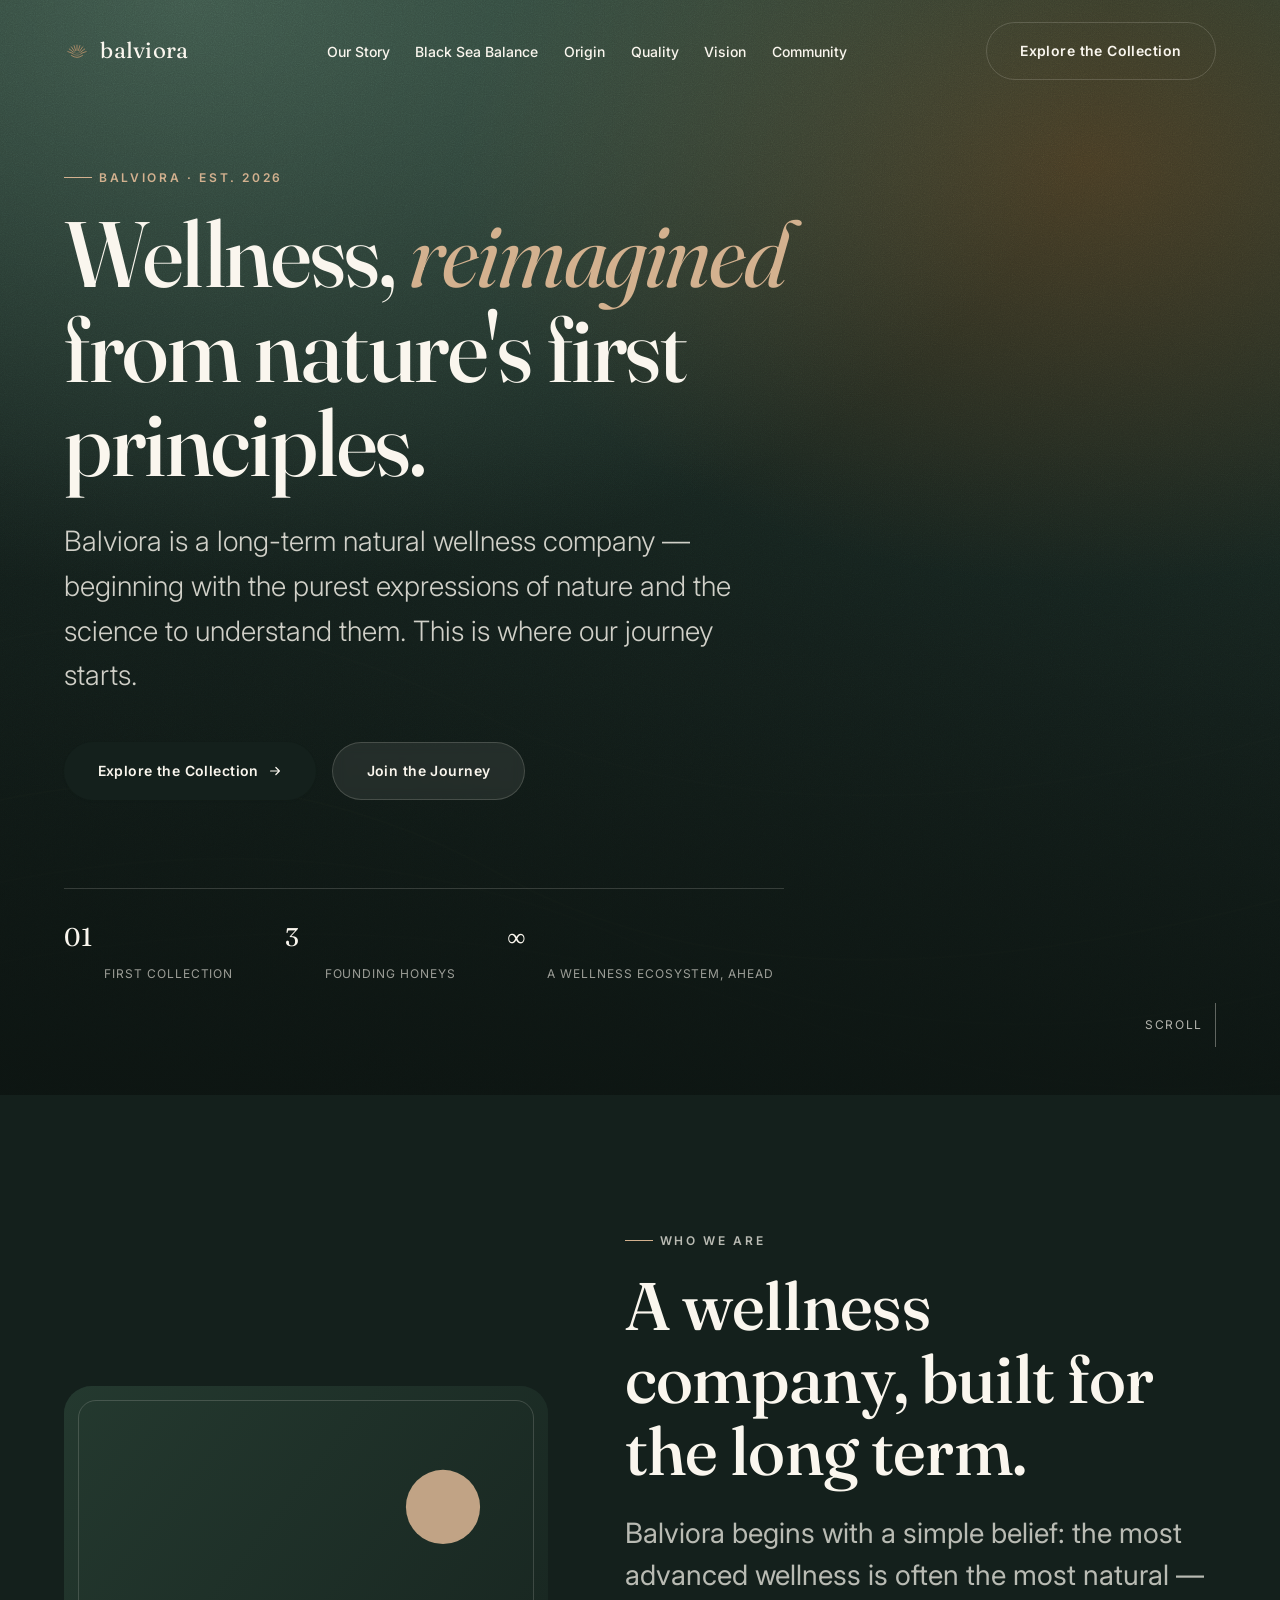
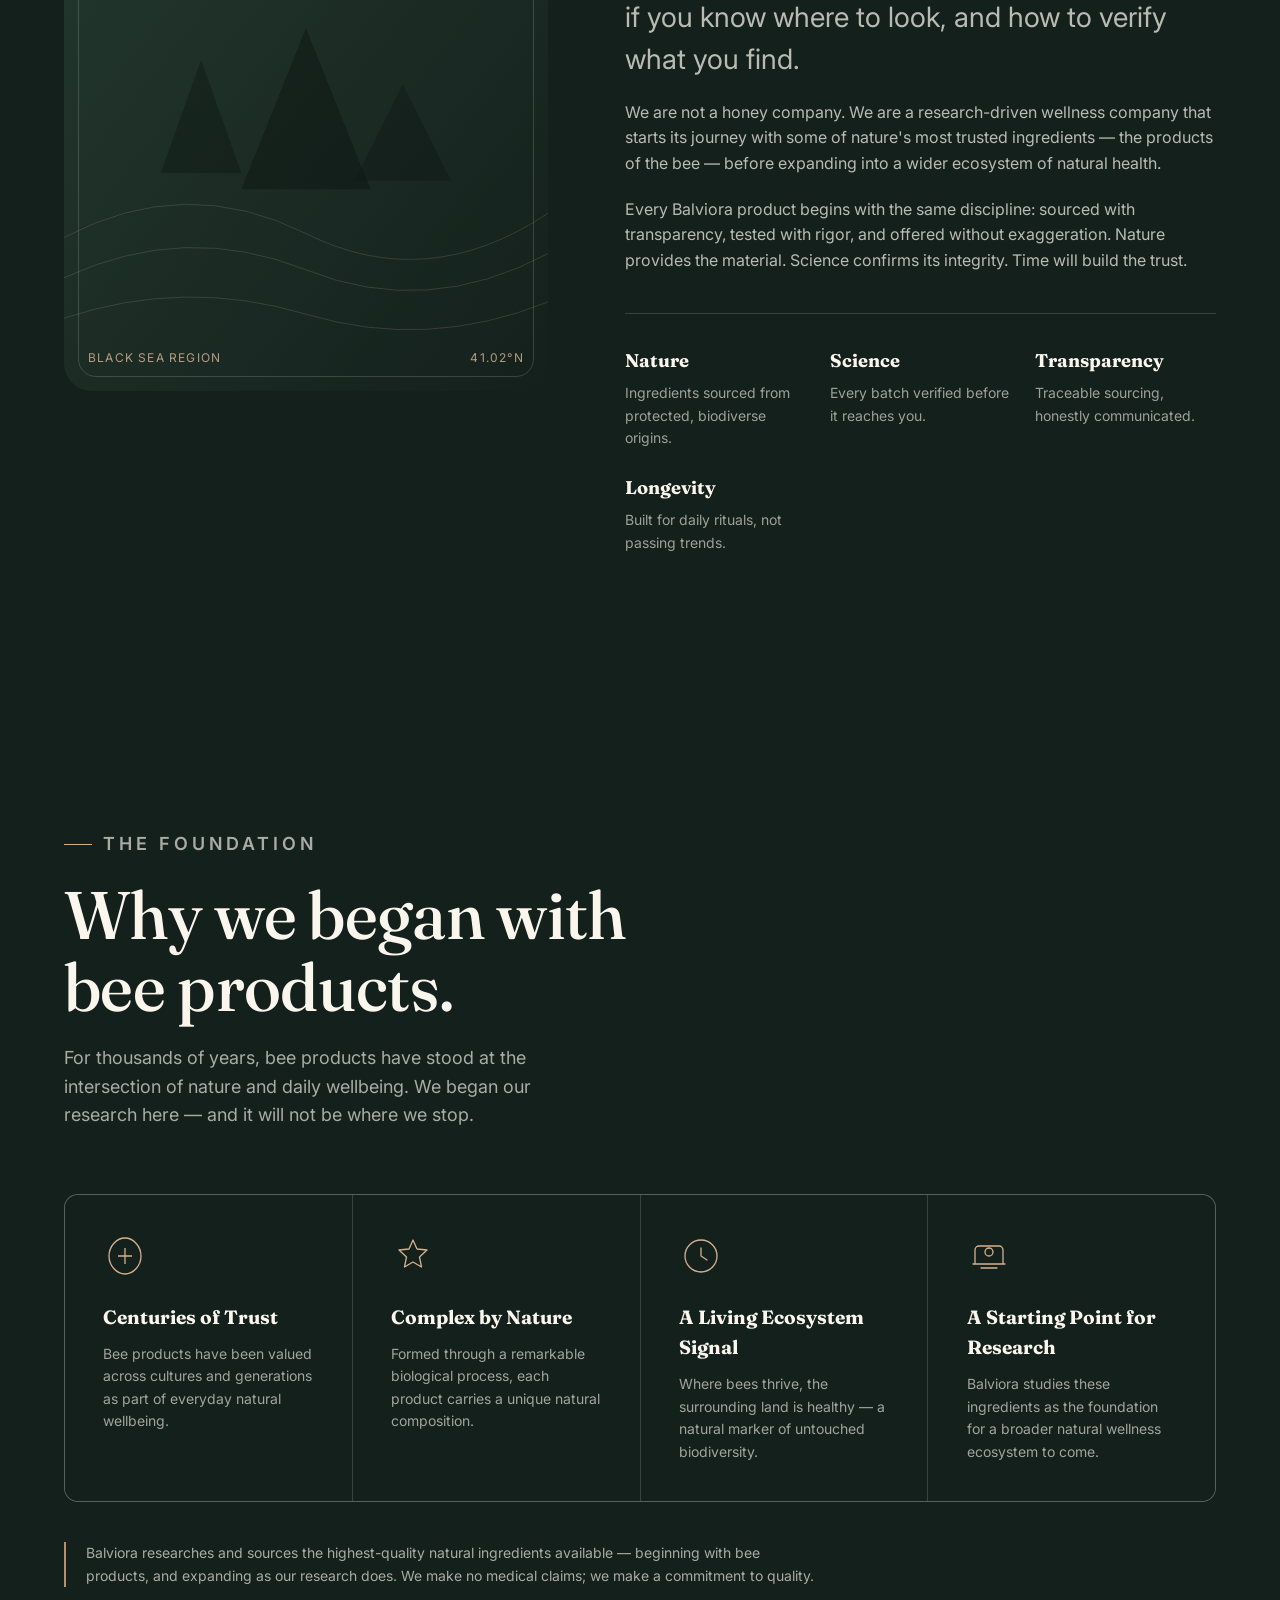
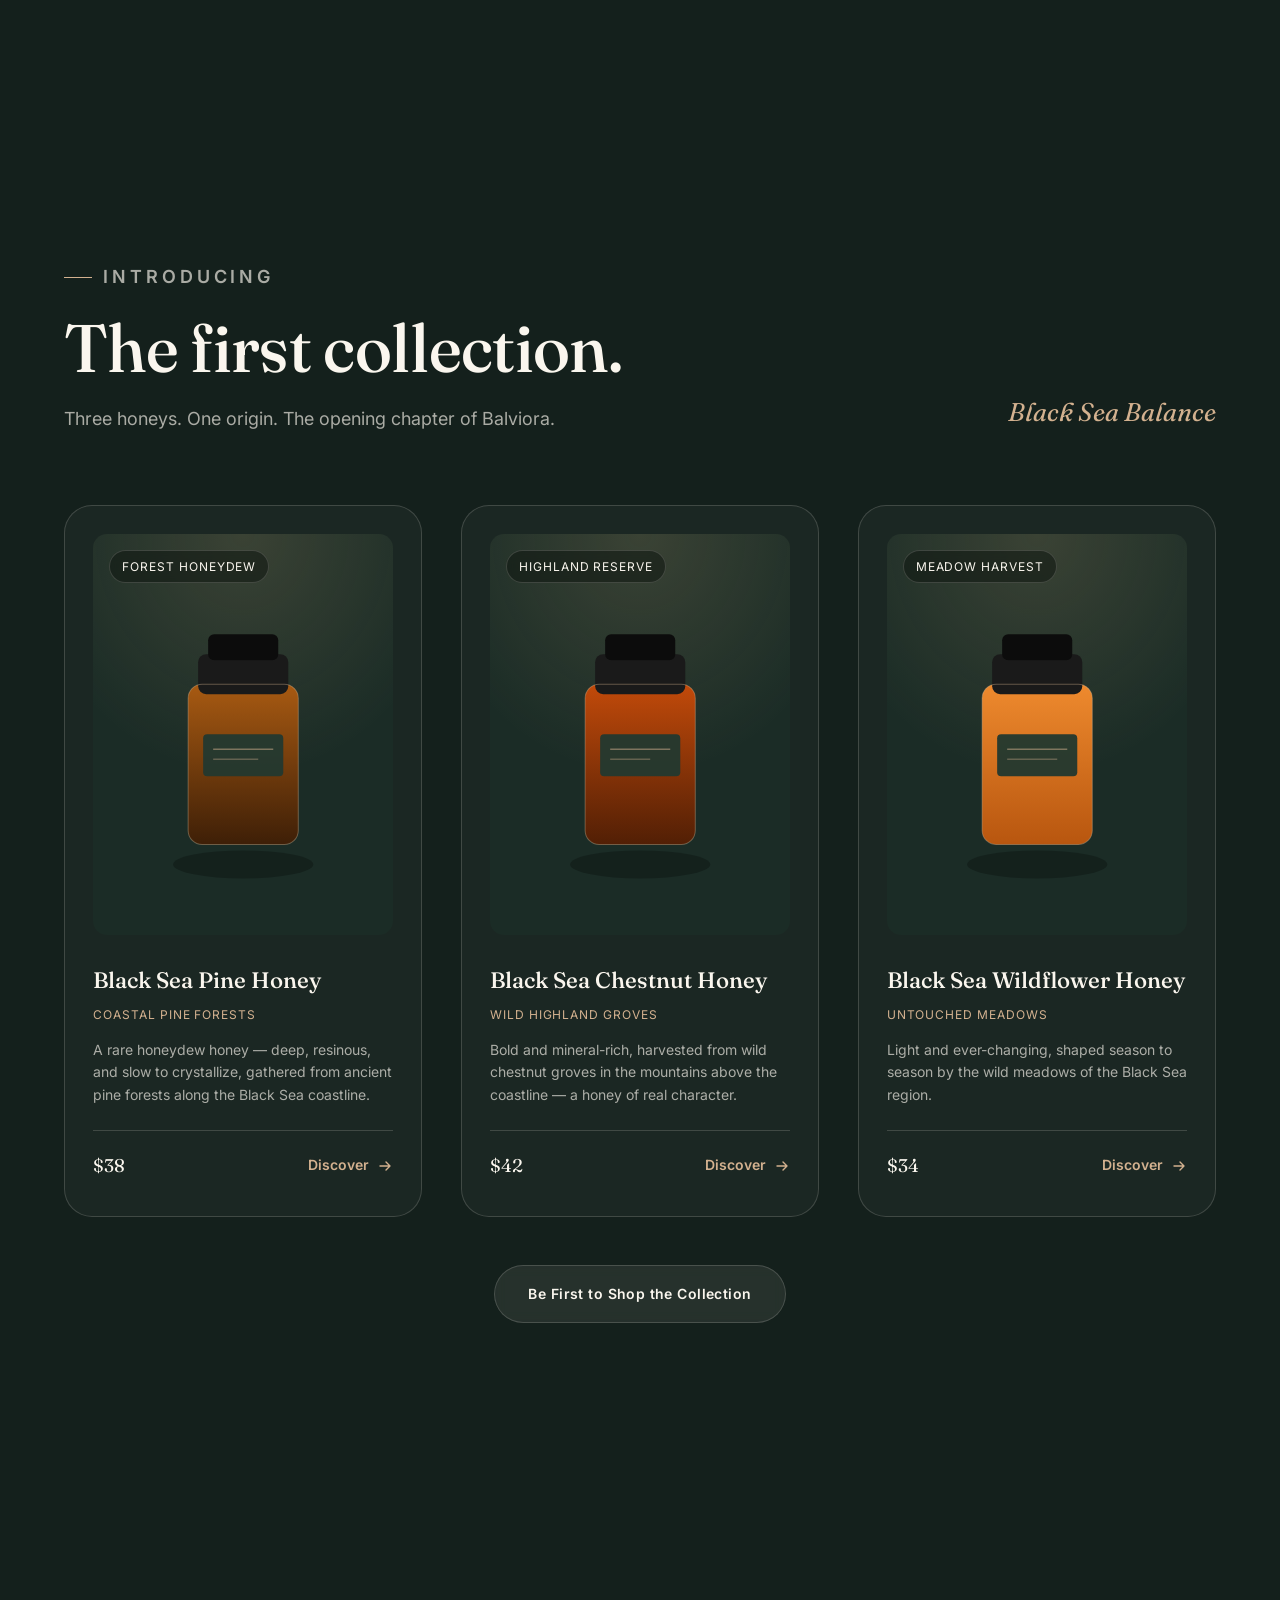
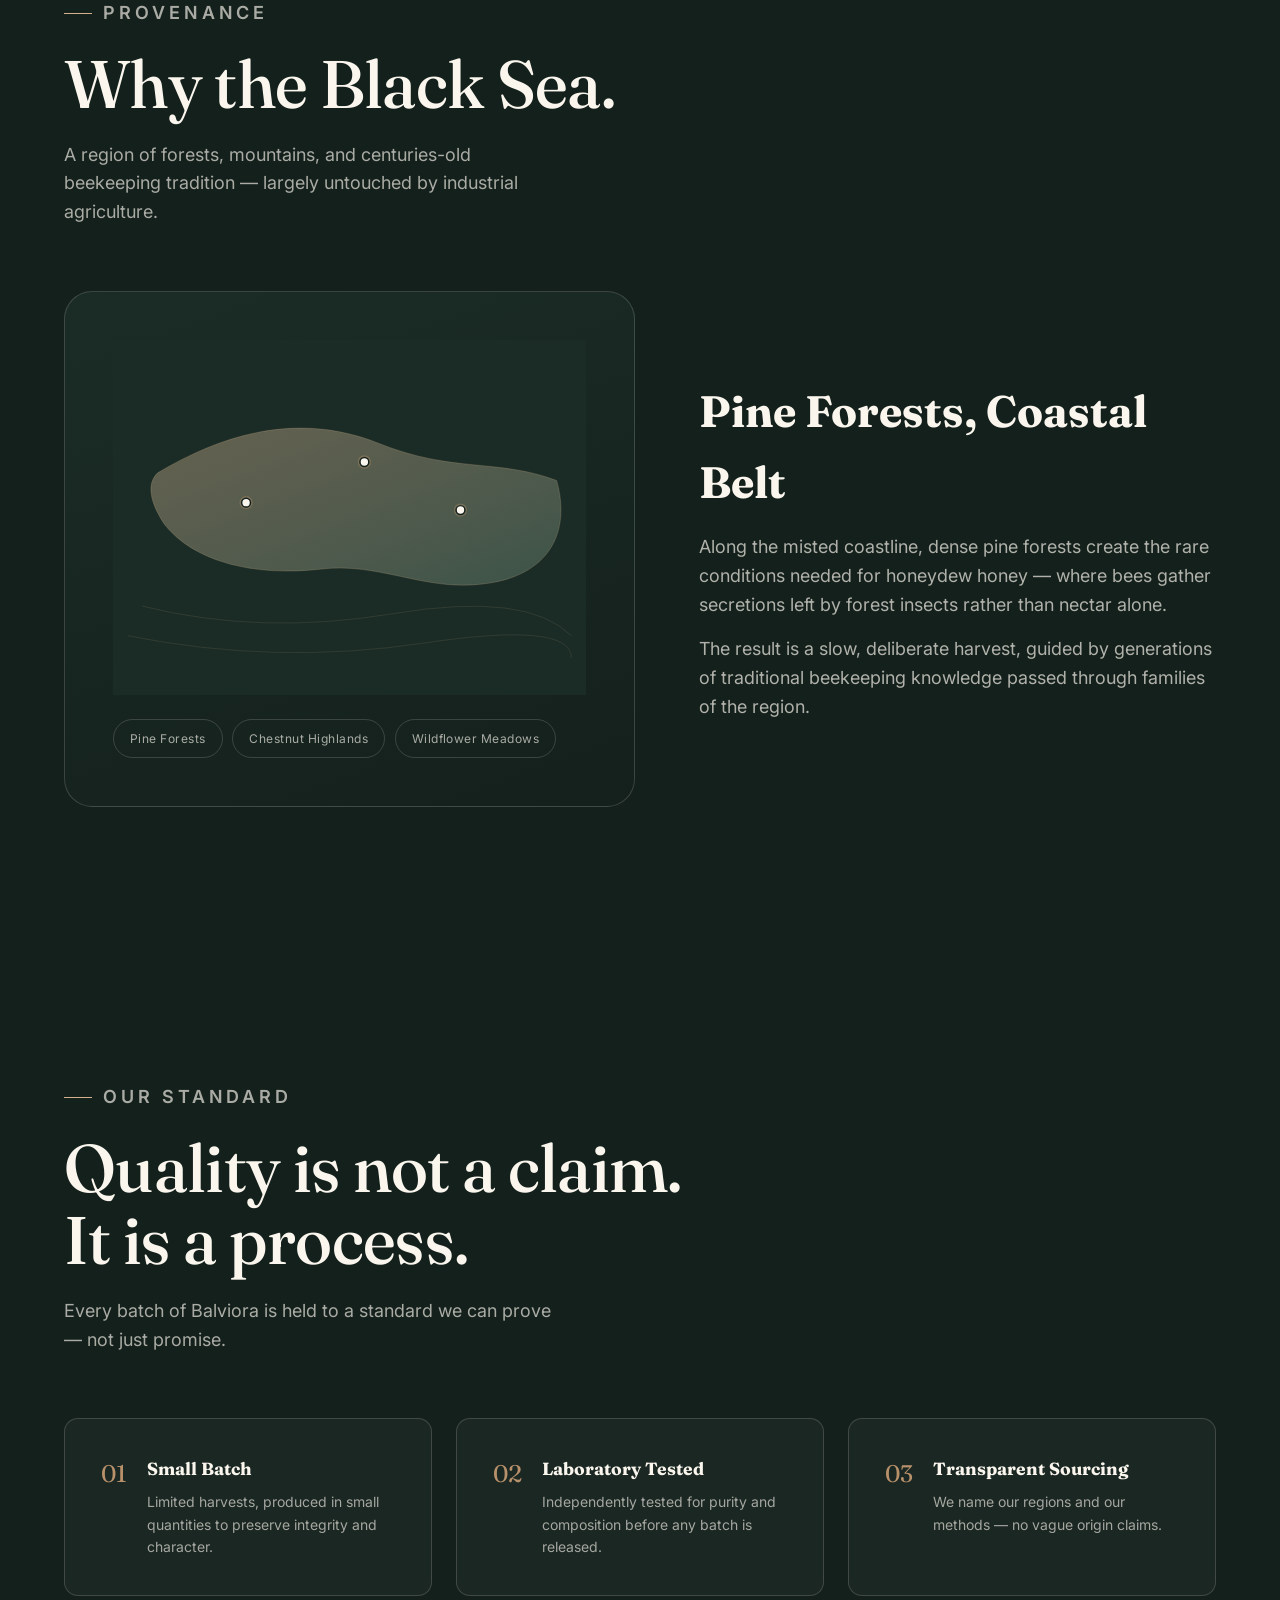
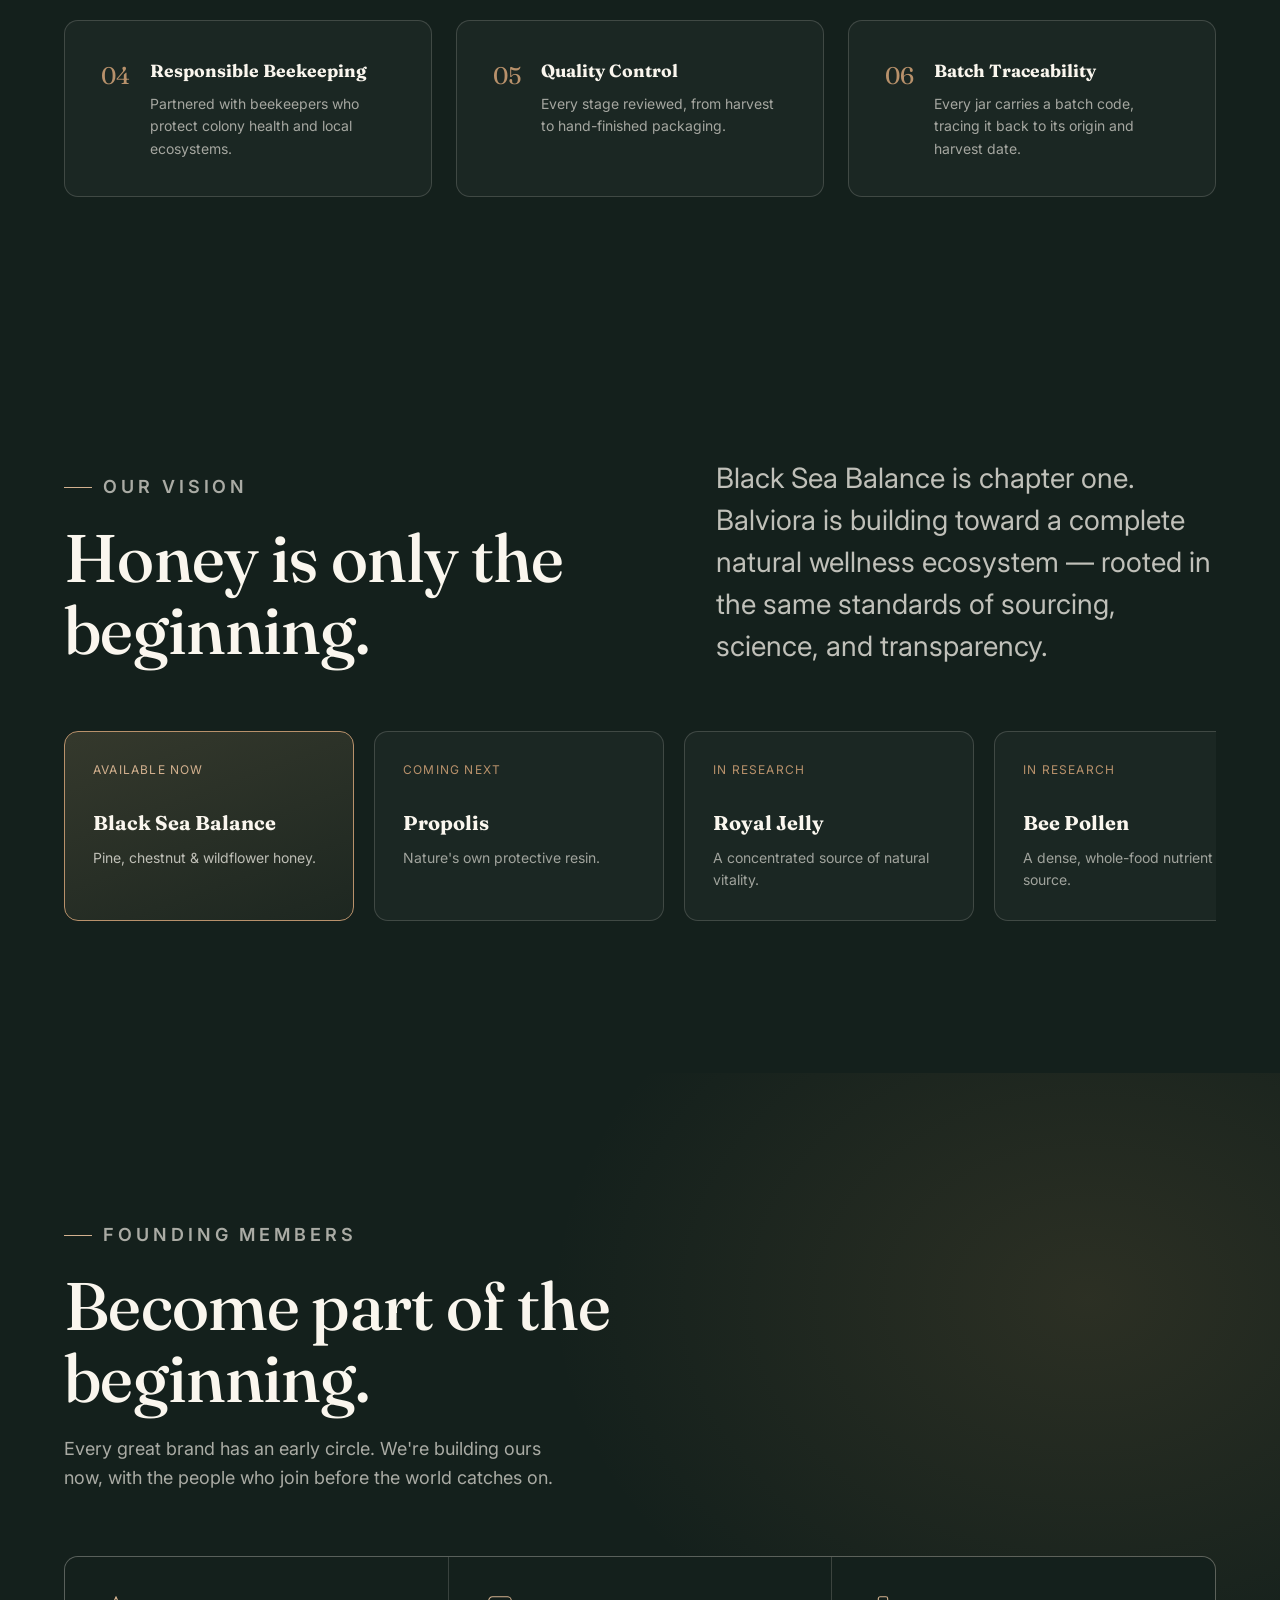
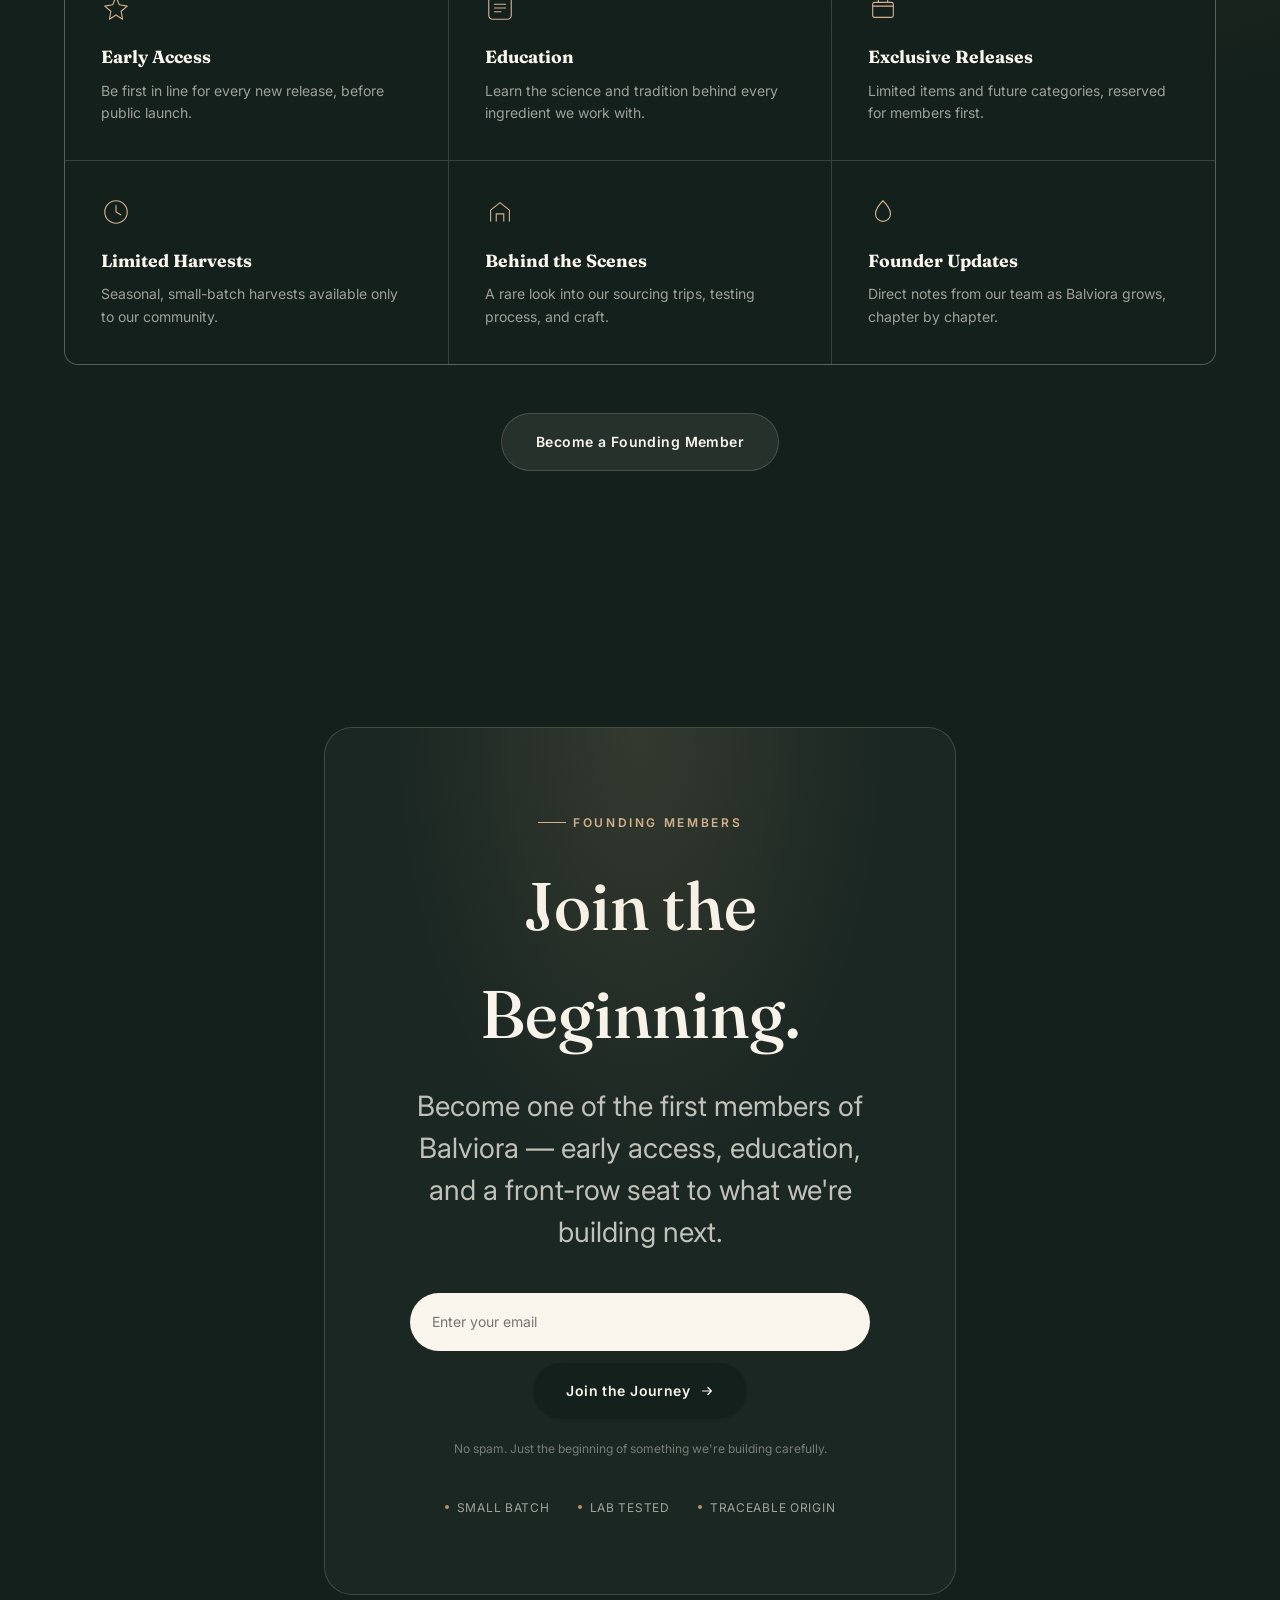
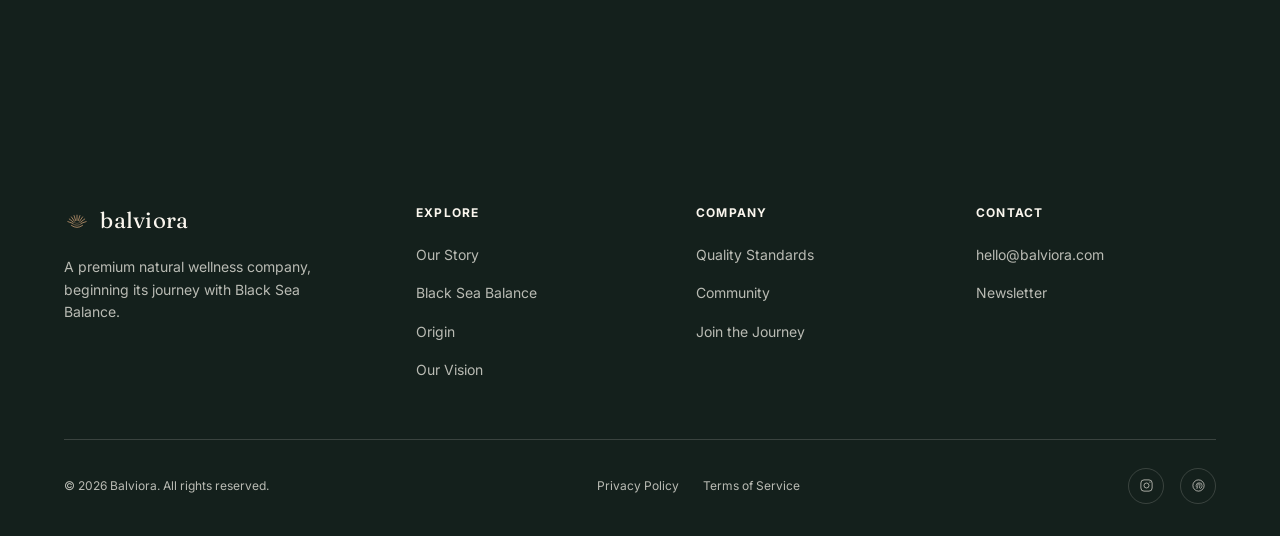
==== index.html @ 6ea1e6c9 "Add real Privacy Policy and Terms pages, wire up footer links Footer previously linked Privacy Polic" ====
<!DOCTYPE html>
<html lang="en">
<head>
<meta charset="UTF-8">
<meta name="viewport" content="width=device-width, initial-scale=1, viewport-fit=cover">
<title>Balviora — Premium Natural Wellness, Rooted in the Black Sea</title>
<meta name="description" content="Balviora is a premium natural wellness company beginning its journey with Black Sea Balance — small-batch pine, chestnut, and wildflower honey from the forests of the Black Sea. Discover the beginning of a wellness ecosystem built on nature and science.">
<meta name="keywords" content="Balviora, Black Sea Balance, premium honey, natural wellness, pine honey, chestnut honey, wildflower honey, propolis, royal jelly, bee pollen, wellness brand">
<meta name="author" content="Balviora">
<link rel="canonical" href="https://ferhanincegumus.github.io/desktop-tutorial/">

<!-- Open Graph -->
<meta property="og:type" content="website">
<meta property="og:site_name" content="Balviora">
<meta property="og:title" content="Balviora — Premium Natural Wellness, Rooted in Nature">
<meta property="og:description" content="Discover Black Sea Balance, the first collection from Balviora — a long-term natural wellness company beginning its journey with premium bee products.">
<meta property="og:url" content="https://ferhanincegumus.github.io/desktop-tutorial/">
<meta property="og:image" content="https://ferhanincegumus.github.io/desktop-tutorial/assets/og-cover.jpg">
<meta property="og:locale" content="en_US">

<!-- Twitter -->
<meta name="twitter:card" content="summary_large_image">
<meta name="twitter:title" content="Balviora — Premium Natural Wellness, Rooted in Nature">
<meta name="twitter:description" content="The beginning of a wellness ecosystem, starting with Black Sea Balance.">
<meta name="twitter:image" content="https://ferhanincegumus.github.io/desktop-tutorial/assets/og-cover.jpg">

<meta name="theme-color" content="#14201C">
<link rel="icon" type="image/svg+xml" href="assets/favicon.svg">

<link rel="preconnect" href="https://fonts.googleapis.com">
<link rel="preconnect" href="https://fonts.gstatic.com" crossorigin>
<link href="https://fonts.googleapis.com/css2?family=Fraunces:ital,opsz,wght@0,9..144,400;0,9..144,500;0,9..144,600;1,9..144,400;1,9..144,500&family=Inter:wght@300;400;500;600;700&display=swap" rel="stylesheet">
<link rel="stylesheet" href="css/styles.css">

<script type="application/ld+json">
{
  "@context": "https://schema.org",
  "@type": "Organization",
  "name": "Balviora",
  "url": "https://ferhanincegumus.github.io/desktop-tutorial/",
  "logo": "https://ferhanincegumus.github.io/desktop-tutorial/assets/favicon.svg",
  "description": "Balviora is a premium natural wellness company beginning its journey with Black Sea Balance, a collection of small-batch, laboratory-tested bee products from the Black Sea region.",
  "brand": { "@type": "Brand", "name": "Balviora" },
  "sameAs": [
    "https://www.instagram.com/balviora",
    "https://www.pinterest.com/balviora"
  ]
}
</script>
<script type="application/ld+json">
{
  "@context": "https://schema.org",
  "@type": "ItemList",
  "name": "Black Sea Balance",
  "description": "The first collection from Balviora: three small-batch honeys from the Black Sea region.",
  "itemListElement": [
    {
      "@type": "Product",
      "position": 1,
      "name": "Black Sea Pine Honey",
      "brand": { "@type": "Brand", "name": "Balviora" },
      "description": "A rare forest honeydew honey, deep and resinous, gathered from the pine forests of the Black Sea coastline."
    },
    {
      "@type": "Product",
      "position": 2,
      "name": "Black Sea Chestnut Honey",
      "brand": { "@type": "Brand", "name": "Balviora" },
      "description": "A bold, mineral-rich honey from wild chestnut groves in the highlands above the Black Sea."
    },
    {
      "@type": "Product",
      "position": 3,
      "name": "Black Sea Wildflower Honey",
      "brand": { "@type": "Brand", "name": "Balviora" },
      "description": "A delicate, ever-changing honey shaped by the wild meadows of the Black Sea region."
    }
  ]
}
</script>

<!--
  Analytics — not active yet.
  Once you have a Google Analytics 4 Measurement ID (from analytics.google.com,
  free), replace G-XXXXXXXXXX below with it and remove the surrounding
  comment markers on both this block and the matching one at the bottom
  of every other page (privacy.html, terms.html) to start collecting traffic data.

<script async src="https://www.googletagmanager.com/gtag/js?id=G-XXXXXXXXXX"></script>
<script>
  window.dataLayer = window.dataLayer || [];
  function gtag(){dataLayer.push(arguments);}
  gtag('js', new Date());
  gtag('config', 'G-XXXXXXXXXX');
</script>
-->
</head>
<body>

<a class="skip-link" href="#main">Skip to content</a>

<!-- ============================== HEADER ============================== -->
<header class="site-header is-dark-context" id="siteHeader">
  <div class="container">
    <a href="#top" class="brand-mark" aria-label="Balviora home">
      <svg viewBox="0 0 40 40" fill="none" aria-hidden="true">
        <g stroke="currentColor" stroke-width="1.3" stroke-linecap="round">
          <line x1="13.4" y1="23.6" x2="5.9" y2="20.9"/>
          <line x1="14.4" y1="21.7" x2="8.1" y2="16.9"/>
          <line x1="16.0" y1="20.3" x2="11.4" y2="13.7"/>
          <line x1="17.9" y1="19.3" x2="15.5" y2="11.7"/>
          <line x1="20.0" y1="19.0" x2="20.0" y2="11.0"/>
          <line x1="22.1" y1="19.3" x2="24.5" y2="11.7"/>
          <line x1="24.0" y1="20.3" x2="28.6" y2="13.7"/>
          <line x1="25.6" y1="21.7" x2="31.9" y2="16.9"/>
          <line x1="26.6" y1="23.6" x2="34.1" y2="20.9"/>
        </g>
        <path d="M11 26.5 Q20 33 29 26.5" stroke="currentColor" stroke-width="1.3"/>
        <path d="M13 24 Q20 29 27 24" stroke="currentColor" stroke-width="1.1" opacity="0.75"/>
        <path d="M15 22 Q20 25.5 25 22" stroke="currentColor" stroke-width="1" opacity="0.5"/>
      </svg>
      balviora
    </a>

    <nav class="main-nav" aria-label="Primary">
      <ul>
        <li><a class="nav-link" href="#story">Our Story</a></li>
        <li><a class="nav-link" href="#collection">Black Sea Balance</a></li>
        <li><a class="nav-link" href="#origin">Origin</a></li>
        <li><a class="nav-link" href="#quality">Quality</a></li>
        <li><a class="nav-link" href="#vision">Vision</a></li>
        <li><a class="nav-link" href="#community">Community</a></li>
      </ul>
    </nav>

    <div class="header-actions">
      <a href="#collection" class="btn btn-ghost nav-cta">Explore the Collection</a>
      <button class="menu-toggle icon-btn" id="menuToggle" aria-label="Open menu" aria-expanded="false" aria-controls="mobileDrawer">
        <svg viewBox="0 0 24 24" fill="none" aria-hidden="true"><path d="M3 6h18M3 12h18M3 18h18" stroke="currentColor" stroke-width="1.6" stroke-linecap="round"/></svg>
      </button>
    </div>
  </div>
</header>

<!-- Mobile drawer -->
<div class="mobile-drawer" id="mobileDrawer">
  <div class="drawer-top">
    <span class="brand-mark">balviora</span>
    <button id="menuClose" aria-label="Close menu">
      <svg viewBox="0 0 24 24" width="22" height="22" fill="none" aria-hidden="true"><path d="M6 6l12 12M18 6L6 18" stroke="currentColor" stroke-width="1.6" stroke-linecap="round"/></svg>
    </button>
  </div>
  <nav aria-label="Mobile">
    <ul>
      <li><a class="nav-link" href="#story">Our Story</a></li>
      <li><a class="nav-link" href="#collection">Black Sea Balance</a></li>
      <li><a class="nav-link" href="#origin">Origin</a></li>
      <li><a class="nav-link" href="#quality">Quality</a></li>
      <li><a class="nav-link" href="#vision">Vision</a></li>
      <li><a class="nav-link" href="#community">Community</a></li>
    </ul>
  </nav>
  <div class="drawer-actions">
    <a href="#collection" class="btn btn-primary">Explore the Collection</a>
    <a href="#capture" class="btn btn-ghost">Join the Journey</a>
  </div>
</div>

<main id="main">

  <!-- ============================== HERO ============================== -->
  <section class="hero" id="top">
    <div class="hero-scene" aria-hidden="true">
      <div class="hero-scene__gradient"></div>
      <svg class="hero-scene__contours" viewBox="0 0 1200 800" preserveAspectRatio="xMidYMax slice" xmlns="http://www.w3.org/2000/svg">
        <g fill="none" stroke="#D3B18F" stroke-width="1">
          <path d="M-50 650 Q 250 500 500 640 T 1250 600" opacity="0.5"/>
          <path d="M-50 700 Q 300 560 600 690 T 1250 660" opacity="0.35"/>
          <path d="M-50 750 Q 350 620 700 740 T 1250 720" opacity="0.25"/>
          <path d="M-50 550 Q 200 380 480 520 T 1250 480" opacity="0.2"/>
        </g>
      </svg>
      <svg class="hero-scene__grain" xmlns="http://www.w3.org/2000/svg">
        <filter id="grain"><feTurbulence type="fractalNoise" baseFrequency="0.9" numOctaves="2" stitchTiles="stitch"/><feColorMatrix type="saturate" values="0"/></filter>
        <rect width="100%" height="100%" filter="url(#grain)"/>
      </svg>
      <div class="hero-scene__vignette"></div>
    </div>

    <div class="container hero-content">
      <p class="eyebrow">Balviora · Est. 2026</p>
      <h1 class="hero-title">Wellness, <em>reimagined</em><br>from nature's first principles.</h1>
      <p class="hero-sub">Balviora is a long-term natural wellness company — beginning with the purest expressions of nature and the science to understand them. This is where our journey starts.</p>
      <div class="hero-actions">
        <a href="#collection" class="btn btn-primary">
          Explore the Collection
          <svg class="btn-icon" viewBox="0 0 16 16" fill="none" aria-hidden="true"><path d="M3 8h10M9 4l4 4-4 4" stroke="currentColor" stroke-width="1.4" stroke-linecap="round" stroke-linejoin="round"/></svg>
        </a>
        <a href="#capture" class="btn btn-on-dark">Join the Journey</a>
      </div>

      <dl class="hero-meta">
        <div class="hero-meta__item">
          <dt>01</dt>
          <dd>First Collection</dd>
        </div>
        <div class="hero-meta__item">
          <dt>3</dt>
          <dd>Founding Honeys</dd>
        </div>
        <div class="hero-meta__item">
          <dt>∞</dt>
          <dd>A Wellness Ecosystem, Ahead</dd>
        </div>
      </dl>
    </div>

    <div class="scroll-cue" aria-hidden="true"><span>Scroll</span><span class="scroll-cue__line"></span></div>
  </section>

  <!-- ============================== BRAND STORY ============================== -->
  <section class="story section-pad dark-section" id="story" aria-labelledby="story-heading">
    <div class="container">
      <div class="story-grid">
        <div class="story-visual" data-reveal>
          <svg class="story-visual__art" viewBox="0 0 600 750" preserveAspectRatio="xMidYMid slice" xmlns="http://www.w3.org/2000/svg" aria-hidden="true">
            <defs>
              <linearGradient id="storyGrad" x1="0" y1="0" x2="1" y2="1">
                <stop offset="0%" stop-color="#24392F"/>
                <stop offset="100%" stop-color="#14201C"/>
              </linearGradient>
            </defs>
            <rect width="600" height="750" fill="url(#storyGrad)"/>
            <g stroke="#D3B18F" stroke-width="1" opacity="0.22" fill="none">
              <path d="M0 560 Q150 480 300 555 T600 530"/>
              <path d="M0 610 Q150 540 300 600 T600 580"/>
              <path d="M0 660 Q150 610 300 655 T600 640"/>
            </g>
            <g opacity="0.7">
              <path d="M120 480 L170 340 L220 480 Z" fill="#0D1512" opacity="0.55"/>
              <path d="M220 500 L300 300 L380 500 Z" fill="#0D1512" opacity="0.65"/>
              <path d="M360 490 L420 370 L480 490 Z" fill="#0D1512" opacity="0.5"/>
            </g>
            <circle cx="470" cy="150" r="46" fill="#D3B18F" opacity="0.9"/>
          </svg>
          <div class="story-visual__frame"></div>
          <div class="story-visual__caption">
            <span>Black Sea Region</span>
            <span>41.02°N</span>
          </div>
        </div>

        <div class="story-copy" data-reveal>
          <p class="eyebrow">Who We Are</p>
          <h2 id="story-heading" class="story-title">A wellness company, built for the long term.</h2>
          <p class="lede">Balviora begins with a simple belief: the most advanced wellness is often the most natural — if you know where to look, and how to verify what you find.</p>
          <p>We are not a honey company. We are a research-driven wellness company that starts its journey with some of nature's most trusted ingredients — the products of the bee — before expanding into a wider ecosystem of natural health.</p>
          <p>Every Balviora product begins with the same discipline: sourced with transparency, tested with rigor, and offered without exaggeration. Nature provides the material. Science confirms its integrity. Time will build the trust.</p>

          <div class="story-pillars">
            <div class="story-pillar">
              <h3>Nature</h3>
              <p>Ingredients sourced from protected, biodiverse origins.</p>
            </div>
            <div class="story-pillar">
              <h3>Science</h3>
              <p>Every batch verified before it reaches you.</p>
            </div>
            <div class="story-pillar">
              <h3>Transparency</h3>
              <p>Traceable sourcing, honestly communicated.</p>
            </div>
            <div class="story-pillar">
              <h3>Longevity</h3>
              <p>Built for daily rituals, not passing trends.</p>
            </div>
          </div>
        </div>
      </div>
    </div>
  </section>

  <!-- ============================== WHY BEE PRODUCTS ============================== -->
  <section class="why-bee section-pad dark-section" aria-labelledby="whybee-heading">
    <div class="container">
      <div class="section-head" data-reveal>
        <p class="eyebrow">The Foundation</p>
        <h2 id="whybee-heading">Why we began with bee products.</h2>
        <p>For thousands of years, bee products have stood at the intersection of nature and daily wellbeing. We began our research here — and it will not be where we stop.</p>
      </div>

      <div class="why-grid" data-reveal-stagger>
        <div class="why-card">
          <svg class="why-card__icon" viewBox="0 0 44 44" fill="none" aria-hidden="true"><path d="M22 4c8 0 16 8 16 18s-8 18-16 18S6 32 6 22 14 4 22 4Z" stroke="currentColor" stroke-width="1.3"/><path d="M22 14v16M15 22h14" stroke="currentColor" stroke-width="1.3"/></svg>
          <h3>Centuries of Trust</h3>
          <p>Bee products have been valued across cultures and generations as part of everyday natural wellbeing.</p>
        </div>
        <div class="why-card">
          <svg class="why-card__icon" viewBox="0 0 44 44" fill="none" aria-hidden="true"><path d="M22 6l4 9 10 1-7.5 7 2 10L22 28l-8.5 5 2-10L8 16l10-1 4-9Z" stroke="currentColor" stroke-width="1.3" stroke-linejoin="round"/></svg>
          <h3>Complex by Nature</h3>
          <p>Formed through a remarkable biological process, each product carries a unique natural composition.</p>
        </div>
        <div class="why-card">
          <svg class="why-card__icon" viewBox="0 0 44 44" fill="none" aria-hidden="true"><circle cx="22" cy="22" r="16" stroke="currentColor" stroke-width="1.3"/><path d="M22 14v8l6 4" stroke="currentColor" stroke-width="1.3" stroke-linecap="round"/></svg>
          <h3>A Living Ecosystem Signal</h3>
          <p>Where bees thrive, the surrounding land is healthy — a natural marker of untouched biodiversity.</p>
        </div>
        <div class="why-card">
          <svg class="why-card__icon" viewBox="0 0 44 44" fill="none" aria-hidden="true"><path d="M8 30V16a4 4 0 014-4h20a4 4 0 014 4v14" stroke="currentColor" stroke-width="1.3"/><path d="M6 30h32M14 34h16" stroke="currentColor" stroke-width="1.3" stroke-linecap="round"/><circle cx="22" cy="18" r="4" stroke="currentColor" stroke-width="1.3"/></svg>
          <h3>A Starting Point for Research</h3>
          <p>Balviora studies these ingredients as the foundation for a broader natural wellness ecosystem to come.</p>
        </div>
      </div>

      <p class="why-note" data-reveal>Balviora researches and sources the highest-quality natural ingredients available — beginning with bee products, and expanding as our research does. We make no medical claims; we make a commitment to quality.</p>
    </div>
  </section>

  <!-- ============================== COLLECTION ============================== -->
  <section class="collection section-pad" id="collection" aria-labelledby="collection-heading">
    <div class="container">
      <div class="collection-intro">
        <div class="section-head" style="margin-bottom:0;" data-reveal>
          <p class="eyebrow">Introducing</p>
          <h2 id="collection-heading">The first collection.</h2>
          <p>Three honeys. One origin. The opening chapter of Balviora.</p>
        </div>
        <p class="collection-name" data-reveal>Black Sea Balance</p>
      </div>

      <div class="product-grid" data-reveal-stagger>

        <!-- Pine -->
        <article class="product-card">
          <div class="product-card__visual">
            <span class="product-card__tag">Forest Honeydew</span>
            <svg class="product-jar" viewBox="0 0 300 400" xmlns="http://www.w3.org/2000/svg" role="img" aria-labelledby="jarPineTitle">
              <title id="jarPineTitle">Black Sea Pine Honey jar illustration</title>
              <defs>
                <linearGradient id="pineHoney" x1="0" y1="0" x2="0" y2="1">
                  <stop offset="0%" stop-color="#A85A12"/>
                  <stop offset="100%" stop-color="#3E1F07"/>
                </linearGradient>
              </defs>
              <ellipse cx="150" cy="330" rx="70" ry="14" fill="#000" opacity="0.25"/>
              <rect x="95" y="150" width="110" height="160" rx="14" fill="url(#pineHoney)"/>
              <rect x="105" y="120" width="90" height="40" rx="8" fill="#1A1A1A"/>
              <rect x="115" y="100" width="70" height="26" rx="6" fill="#0C0C0C"/>
              <rect x="95" y="150" width="110" height="160" rx="14" fill="none" stroke="#D3B18F" stroke-width="1" opacity="0.4"/>
              <rect x="110" y="200" width="80" height="42" rx="4" fill="#24392F" opacity="0.96"/>
              <line x1="120" y1="215" x2="180" y2="215" stroke="#D3B18F" stroke-width="1.5" opacity="0.5"/>
              <line x1="120" y1="225" x2="165" y2="225" stroke="#D3B18F" stroke-width="1.5" opacity="0.35"/>
            </svg>
          </div>
          <h3>Black Sea Pine Honey</h3>
          <p class="product-card__origin">Coastal Pine Forests</p>
          <p class="product-desc">A rare honeydew honey — deep, resinous, and slow to crystallize, gathered from ancient pine forests along the Black Sea coastline.</p>
          <div class="product-card__footer">
            <span class="product-price">$38</span>
            <a href="#capture" class="product-link">Discover <svg viewBox="0 0 16 16" fill="none" aria-hidden="true"><path d="M3 8h10M9 4l4 4-4 4" stroke="currentColor" stroke-width="1.4" stroke-linecap="round" stroke-linejoin="round"/></svg></a>
          </div>
        </article>

        <!-- Chestnut -->
        <article class="product-card">
          <div class="product-card__visual">
            <span class="product-card__tag">Highland Reserve</span>
            <svg class="product-jar" viewBox="0 0 300 400" xmlns="http://www.w3.org/2000/svg" role="img" aria-labelledby="jarChestnutTitle">
              <title id="jarChestnutTitle">Black Sea Chestnut Honey jar illustration</title>
              <defs>
                <linearGradient id="chestnutHoney" x1="0" y1="0" x2="0" y2="1">
                  <stop offset="0%" stop-color="#C24A0A"/>
                  <stop offset="100%" stop-color="#521F05"/>
                </linearGradient>
              </defs>
              <ellipse cx="150" cy="330" rx="70" ry="14" fill="#000" opacity="0.25"/>
              <rect x="95" y="150" width="110" height="160" rx="14" fill="url(#chestnutHoney)"/>
              <rect x="105" y="120" width="90" height="40" rx="8" fill="#1A1A1A"/>
              <rect x="115" y="100" width="70" height="26" rx="6" fill="#0C0C0C"/>
              <rect x="95" y="150" width="110" height="160" rx="14" fill="none" stroke="#D3B18F" stroke-width="1" opacity="0.4"/>
              <rect x="110" y="200" width="80" height="42" rx="4" fill="#24392F" opacity="0.96"/>
              <line x1="120" y1="215" x2="180" y2="215" stroke="#D3B18F" stroke-width="1.5" opacity="0.5"/>
              <line x1="120" y1="225" x2="160" y2="225" stroke="#D3B18F" stroke-width="1.5" opacity="0.35"/>
            </svg>
          </div>
          <h3>Black Sea Chestnut Honey</h3>
          <p class="product-card__origin">Wild Highland Groves</p>
          <p class="product-desc">Bold and mineral-rich, harvested from wild chestnut groves in the mountains above the coastline — a honey of real character.</p>
          <div class="product-card__footer">
            <span class="product-price">$42</span>
            <a href="#capture" class="product-link">Discover <svg viewBox="0 0 16 16" fill="none" aria-hidden="true"><path d="M3 8h10M9 4l4 4-4 4" stroke="currentColor" stroke-width="1.4" stroke-linecap="round" stroke-linejoin="round"/></svg></a>
          </div>
        </article>

        <!-- Wildflower -->
        <article class="product-card">
          <div class="product-card__visual">
            <span class="product-card__tag">Meadow Harvest</span>
            <svg class="product-jar" viewBox="0 0 300 400" xmlns="http://www.w3.org/2000/svg" role="img" aria-labelledby="jarWildflowerTitle">
              <title id="jarWildflowerTitle">Black Sea Wildflower Honey jar illustration</title>
              <defs>
                <linearGradient id="wildflowerHoney" x1="0" y1="0" x2="0" y2="1">
                  <stop offset="0%" stop-color="#EE8A2E"/>
                  <stop offset="100%" stop-color="#B8560F"/>
                </linearGradient>
              </defs>
              <ellipse cx="150" cy="330" rx="70" ry="14" fill="#000" opacity="0.25"/>
              <rect x="95" y="150" width="110" height="160" rx="14" fill="url(#wildflowerHoney)"/>
              <rect x="105" y="120" width="90" height="40" rx="8" fill="#1A1A1A"/>
              <rect x="115" y="100" width="70" height="26" rx="6" fill="#0C0C0C"/>
              <rect x="95" y="150" width="110" height="160" rx="14" fill="none" stroke="#D3B18F" stroke-width="1" opacity="0.4"/>
              <rect x="110" y="200" width="80" height="42" rx="4" fill="#24392F" opacity="0.96"/>
              <line x1="120" y1="215" x2="180" y2="215" stroke="#D3B18F" stroke-width="1.5" opacity="0.5"/>
              <line x1="120" y1="225" x2="170" y2="225" stroke="#D3B18F" stroke-width="1.5" opacity="0.35"/>
            </svg>
          </div>
          <h3>Black Sea Wildflower Honey</h3>
          <p class="product-card__origin">Untouched Meadows</p>
          <p class="product-desc">Light and ever-changing, shaped season to season by the wild meadows of the Black Sea region.</p>
          <div class="product-card__footer">
            <span class="product-price">$34</span>
            <a href="#capture" class="product-link">Discover <svg viewBox="0 0 16 16" fill="none" aria-hidden="true"><path d="M3 8h10M9 4l4 4-4 4" stroke="currentColor" stroke-width="1.4" stroke-linecap="round" stroke-linejoin="round"/></svg></a>
          </div>
        </article>

      </div>

      <div class="collection-footnote">
        <a href="#capture" class="btn btn-on-dark">Be First to Shop the Collection</a>
      </div>
    </div>
  </section>

  <!-- ============================== ORIGIN / MAP ============================== -->
  <section class="origin section-pad dark-section" id="origin" aria-labelledby="origin-heading">
    <div class="container">
      <div class="section-head" data-reveal>
        <p class="eyebrow">Provenance</p>
        <h2 id="origin-heading">Why the Black Sea.</h2>
        <p>A region of forests, mountains, and centuries-old beekeeping tradition — largely untouched by industrial agriculture.</p>
      </div>

      <div class="origin-layout">
        <div class="map-wrap" data-reveal>
          <svg class="map-svg" viewBox="0 0 640 480" xmlns="http://www.w3.org/2000/svg" role="img" aria-label="Stylized map of the Black Sea region showing three origin points">
            <defs>
              <linearGradient id="seaGradient" x1="0" y1="0" x2="1" y2="1">
                <stop offset="0%" stop-color="#D3B18F" stop-opacity="0.4"/>
                <stop offset="100%" stop-color="#5C7A6A" stop-opacity="0.5"/>
              </linearGradient>
            </defs>
            <path class="map-land" d="M0 0H640V480H0Z"/>
            <path class="map-sea" d="M60 180 C160 120 260 100 360 140 C460 180 520 160 600 190 C620 260 590 320 500 330 C420 340 360 300 280 310 C190 320 110 300 70 250 C50 220 45 195 60 180Z"/>
            <path class="map-outline" d="M60 180 C160 120 260 100 360 140 C460 180 520 160 600 190 C620 260 590 320 500 330 C420 340 360 300 280 310 C190 320 110 300 70 250 C50 220 45 195 60 180Z"/>
            <g stroke="#D3B18F" stroke-width="1" opacity="0.16" fill="none">
              <path d="M40 360 Q200 400 380 370 T620 400"/>
              <path d="M20 400 Q220 440 420 410 T620 430"/>
            </g>

            <!-- Hotspot: Pine forest -->
            <g class="map-hotspot" data-hotspot="pine" tabindex="0" role="button" aria-label="Pine forest origin" transform="translate(180,220)">
              <circle class="pulse" r="9"/>
              <circle class="dot" r="6"/>
            </g>
            <!-- Hotspot: Chestnut highlands -->
            <g class="map-hotspot" data-hotspot="chestnut" tabindex="0" role="button" aria-label="Chestnut highlands origin" transform="translate(340,165)">
              <circle class="pulse" r="9"/>
              <circle class="dot" r="6"/>
            </g>
            <!-- Hotspot: Wildflower meadows -->
            <g class="map-hotspot" data-hotspot="wildflower" tabindex="0" role="button" aria-label="Wildflower meadow origin" transform="translate(470,230)">
              <circle class="pulse" r="9"/>
              <circle class="dot" r="6"/>
            </g>
          </svg>

          <div class="map-legend" role="tablist" aria-label="Origin regions">
            <button type="button" class="legend-btn" data-target="pine" role="tab">Pine Forests</button>
            <button type="button" class="legend-btn" data-target="chestnut" role="tab">Chestnut Highlands</button>
            <button type="button" class="legend-btn" data-target="wildflower" role="tab">Wildflower Meadows</button>
          </div>
        </div>

        <div class="origin-detail" data-reveal>
          <div class="origin-detail__item is-active" data-panel="pine">
            <h3>Pine Forests, Coastal Belt</h3>
            <p>Along the misted coastline, dense pine forests create the rare conditions needed for honeydew honey — where bees gather secretions left by forest insects rather than nectar alone.</p>
            <p>The result is a slow, deliberate harvest, guided by generations of traditional beekeeping knowledge passed through families of the region.</p>
          </div>
          <div class="origin-detail__item" data-panel="chestnut">
            <h3>Chestnut Highlands, Mountain Interior</h3>
            <p>Further inland, wild chestnut trees blanket the mountain slopes in early summer. Their brief flowering window demands precise timing — a tradition local beekeepers have refined for generations.</p>
            <p>The altitude and mineral-rich soil give this honey its distinctive depth and structure.</p>
          </div>
          <div class="origin-detail__item" data-panel="wildflower">
            <h3>Wildflower Meadows, Open Country</h3>
            <p>Between forest and coast, undisturbed meadows bloom with dozens of native wildflower species. No two harvests are quite the same — each shaped by that season's particular bloom.</p>
            <p>This diversity of forage is a signal of a healthy, largely untouched landscape.</p>
          </div>
        </div>
      </div>
    </div>
  </section>

  <!-- ============================== QUALITY STANDARDS ============================== -->
  <section class="quality section-pad dark-section" id="quality" aria-labelledby="quality-heading">
    <div class="container">
      <div class="section-head" data-reveal>
        <p class="eyebrow">Our Standard</p>
        <h2 id="quality-heading">Quality is not a claim. It is a process.</h2>
        <p>Every batch of Balviora is held to a standard we can prove — not just promise.</p>
      </div>

      <div class="quality-grid" data-reveal-stagger>
        <div class="quality-card">
          <span class="quality-card__num">01</span>
          <div><h3>Small Batch</h3><p>Limited harvests, produced in small quantities to preserve integrity and character.</p></div>
        </div>
        <div class="quality-card">
          <span class="quality-card__num">02</span>
          <div><h3>Laboratory Tested</h3><p>Independently tested for purity and composition before any batch is released.</p></div>
        </div>
        <div class="quality-card">
          <span class="quality-card__num">03</span>
          <div><h3>Transparent Sourcing</h3><p>We name our regions and our methods — no vague origin claims.</p></div>
        </div>
        <div class="quality-card">
          <span class="quality-card__num">04</span>
          <div><h3>Responsible Beekeeping</h3><p>Partnered with beekeepers who protect colony health and local ecosystems.</p></div>
        </div>
        <div class="quality-card">
          <span class="quality-card__num">05</span>
          <div><h3>Quality Control</h3><p>Every stage reviewed, from harvest to hand-finished packaging.</p></div>
        </div>
        <div class="quality-card">
          <span class="quality-card__num">06</span>
          <div><h3>Batch Traceability</h3><p>Every jar carries a batch code, tracing it back to its origin and harvest date.</p></div>
        </div>
      </div>
    </div>
  </section>

  <!-- ============================== VISION ============================== -->
  <section class="vision section-pad dark-section" id="vision" aria-labelledby="vision-heading">
    <div class="container">
      <div class="vision-head" data-reveal>
        <div class="section-head" style="margin-bottom:0;">
          <p class="eyebrow">Our Vision</p>
          <h2 id="vision-heading">Honey is only the beginning.</h2>
        </div>
        <p class="lede">Black Sea Balance is chapter one. Balviora is building toward a complete natural wellness ecosystem — rooted in the same standards of sourcing, science, and transparency.</p>
      </div>

      <div class="vision-track-wrap">
        <ul class="vision-track" data-reveal-stagger>
          <li class="vision-card is-live">
            <span class="vision-card__status">Available Now</span>
            <h3>Black Sea Balance</h3>
            <p>Pine, chestnut &amp; wildflower honey.</p>
          </li>
          <li class="vision-card"><span class="vision-card__status">Coming Next</span><h3>Propolis</h3><p>Nature's own protective resin.</p></li>
          <li class="vision-card"><span class="vision-card__status">In Research</span><h3>Royal Jelly</h3><p>A concentrated source of natural vitality.</p></li>
          <li class="vision-card"><span class="vision-card__status">In Research</span><h3>Bee Pollen</h3><p>A dense, whole-food nutrient source.</p></li>
          <li class="vision-card"><span class="vision-card__status">Future Chapter</span><h3>Apilarnil</h3><p>An emerging area of bee-based research.</p></li>
          <li class="vision-card"><span class="vision-card__status">Future Chapter</span><h3>Functional Foods</h3><p>Daily nutrition, elevated by design.</p></li>
          <li class="vision-card"><span class="vision-card__status">Future Chapter</span><h3>Natural Supplements</h3><p>Targeted formulas, honestly sourced.</p></li>
          <li class="vision-card"><span class="vision-card__status">Future Chapter</span><h3>Superfoods</h3><p>Concentrated nutrition from trusted origins.</p></li>
          <li class="vision-card"><span class="vision-card__status">Future Chapter</span><h3>Wellness Products</h3><p>A complete ecosystem for daily ritual.</p></li>
        </ul>
      </div>
    </div>
  </section>

  <!-- ============================== COMMUNITY ============================== -->
  <section class="community section-pad" id="community" aria-labelledby="community-heading">
    <div class="container">
      <div class="section-head" data-reveal>
        <p class="eyebrow">Founding Members</p>
        <h2 id="community-heading">Become part of the beginning.</h2>
        <p>Every great brand has an early circle. We're building ours now, with the people who join before the world catches on.</p>
      </div>

      <div class="benefit-grid" data-reveal-stagger>
        <div class="benefit-card">
          <svg class="benefit-card__icon" viewBox="0 0 32 32" fill="none" aria-hidden="true"><path d="M16 4l3.5 8.5L28 14l-6.5 5.5L23 28l-7-4.5L9 28l1.5-8.5L4 14l8.5-1.5L16 4Z" stroke="currentColor" stroke-width="1.2" stroke-linejoin="round"/></svg>
          <h3>Early Access</h3>
          <p>Be first in line for every new release, before public launch.</p>
        </div>
        <div class="benefit-card">
          <svg class="benefit-card__icon" viewBox="0 0 32 32" fill="none" aria-hidden="true"><path d="M4 8a4 4 0 014-4h16a4 4 0 014 4v16a4 4 0 01-4 4H8a4 4 0 01-4-4V8Z" stroke="currentColor" stroke-width="1.2"/><path d="M10 12h12M10 16h12M10 20h7" stroke="currentColor" stroke-width="1.2" stroke-linecap="round"/></svg>
          <h3>Education</h3>
          <p>Learn the science and tradition behind every ingredient we work with.</p>
        </div>
        <div class="benefit-card">
          <svg class="benefit-card__icon" viewBox="0 0 32 32" fill="none" aria-hidden="true"><rect x="5" y="10" width="22" height="16" rx="2" stroke="currentColor" stroke-width="1.2"/><path d="M5 14h22M11 10V6a2 2 0 012-2h6a2 2 0 012 2v4" stroke="currentColor" stroke-width="1.2"/></svg>
          <h3>Exclusive Releases</h3>
          <p>Limited items and future categories, reserved for members first.</p>
        </div>
        <div class="benefit-card">
          <svg class="benefit-card__icon" viewBox="0 0 32 32" fill="none" aria-hidden="true"><circle cx="16" cy="16" r="12" stroke="currentColor" stroke-width="1.2"/><path d="M16 9v7l5 3" stroke="currentColor" stroke-width="1.2" stroke-linecap="round"/></svg>
          <h3>Limited Harvests</h3>
          <p>Seasonal, small-batch harvests available only to our community.</p>
        </div>
        <div class="benefit-card">
          <svg class="benefit-card__icon" viewBox="0 0 32 32" fill="none" aria-hidden="true"><path d="M6 26V14l10-8 10 8v12" stroke="currentColor" stroke-width="1.2" stroke-linejoin="round"/><path d="M12 26v-8h8v8" stroke="currentColor" stroke-width="1.2"/></svg>
          <h3>Behind the Scenes</h3>
          <p>A rare look into our sourcing trips, testing process, and craft.</p>
        </div>
        <div class="benefit-card">
          <svg class="benefit-card__icon" viewBox="0 0 32 32" fill="none" aria-hidden="true"><path d="M16 4c-4 4-8 8.5-8 14a8 8 0 0016 0c0-5.5-4-10-8-14Z" stroke="currentColor" stroke-width="1.2"/></svg>
          <h3>Founder Updates</h3>
          <p>Direct notes from our team as Balviora grows, chapter by chapter.</p>
        </div>
      </div>

      <div class="community-cta" data-reveal>
        <a href="#capture" class="btn btn-on-dark">Become a Founding Member</a>
      </div>
    </div>
  </section>

  <!-- ============================== EMAIL CAPTURE ============================== -->
  <section class="capture section-pad dark-section" id="capture" aria-labelledby="capture-heading">
    <div class="container container--narrow">
      <div class="capture-panel" id="capturePanel" data-reveal>
        <p class="eyebrow" style="justify-content:center;">Founding Members</p>
        <h2 id="capture-heading">Join the Beginning.</h2>
        <p class="lede">Become one of the first members of Balviora — early access, education, and a front-row seat to what we're building next.</p>

        <form class="email-form" id="emailForm" novalidate>
          <div class="email-form__field">
            <label for="emailInput" class="visually-hidden">Email address</label>
            <input type="email" id="emailInput" name="email" placeholder="Enter your email" autocomplete="email" required aria-describedby="emailError">
            <span class="form-error" id="emailError" role="alert"></span>
          </div>
          <button type="submit" class="btn btn-primary">
            Join the Journey
            <svg class="btn-icon" viewBox="0 0 16 16" fill="none" aria-hidden="true"><path d="M3 8h10M9 4l4 4-4 4" stroke="currentColor" stroke-width="1.4" stroke-linecap="round" stroke-linejoin="round"/></svg>
          </button>
        </form>

        <div class="form-success" role="status">
          <svg viewBox="0 0 24 24" fill="none" aria-hidden="true"><circle cx="12" cy="12" r="10" stroke="currentColor" stroke-width="1.4"/><path d="M8 12l3 3 5-6" stroke="currentColor" stroke-width="1.4" stroke-linecap="round" stroke-linejoin="round"/></svg>
          <span>Welcome to Balviora. Check your inbox soon.</span>
        </div>

        <p class="form-note">No spam. Just the beginning of something we're building carefully.</p>

        <div class="capture-trust">
          <span>Small Batch</span>
          <span>Lab Tested</span>
          <span>Traceable Origin</span>
        </div>
      </div>
    </div>
  </section>

</main>

<!-- ============================== FOOTER ============================== -->
<footer class="site-footer">
  <div class="container">
    <div class="footer-top">
      <div class="footer-brand">
        <a href="#top" class="brand-mark">
          <svg viewBox="0 0 40 40" fill="none" aria-hidden="true">
            <g stroke="currentColor" stroke-width="1.3" stroke-linecap="round">
              <line x1="13.4" y1="23.6" x2="5.9" y2="20.9"/>
              <line x1="14.4" y1="21.7" x2="8.1" y2="16.9"/>
              <line x1="16.0" y1="20.3" x2="11.4" y2="13.7"/>
              <line x1="17.9" y1="19.3" x2="15.5" y2="11.7"/>
              <line x1="20.0" y1="19.0" x2="20.0" y2="11.0"/>
              <line x1="22.1" y1="19.3" x2="24.5" y2="11.7"/>
              <line x1="24.0" y1="20.3" x2="28.6" y2="13.7"/>
              <line x1="25.6" y1="21.7" x2="31.9" y2="16.9"/>
              <line x1="26.6" y1="23.6" x2="34.1" y2="20.9"/>
            </g>
            <path d="M11 26.5 Q20 33 29 26.5" stroke="currentColor" stroke-width="1.3"/>
            <path d="M13 24 Q20 29 27 24" stroke="currentColor" stroke-width="1.1" opacity="0.75"/>
            <path d="M15 22 Q20 25.5 25 22" stroke="currentColor" stroke-width="1" opacity="0.5"/>
          </svg>
          balviora
        </a>
        <p>A premium natural wellness company, beginning its journey with Black Sea Balance.</p>
      </div>

      <div class="footer-col">
        <h4>Explore</h4>
        <ul>
          <li><a href="#story">Our Story</a></li>
          <li><a href="#collection">Black Sea Balance</a></li>
          <li><a href="#origin">Origin</a></li>
          <li><a href="#vision">Our Vision</a></li>
        </ul>
      </div>

      <div class="footer-col">
        <h4>Company</h4>
        <ul>
          <li><a href="#quality">Quality Standards</a></li>
          <li><a href="#community">Community</a></li>
          <li><a href="#capture">Join the Journey</a></li>
        </ul>
      </div>

      <div class="footer-col">
        <h4>Contact</h4>
        <ul>
          <li><a href="mailto:hello@balviora.com">hello@balviora.com</a></li>
          <li><a href="#capture">Newsletter</a></li>
        </ul>
      </div>
    </div>

    <div class="footer-bottom">
      <span>&copy; <span id="year">2026</span> Balviora. All rights reserved.</span>
      <div class="footer-legal">
        <a href="privacy.html">Privacy Policy</a>
        <a href="terms.html">Terms of Service</a>
      </div>
      <div class="footer-social">
        <a href="https://www.instagram.com/balviora" aria-label="Balviora on Instagram"><svg viewBox="0 0 24 24" fill="none" aria-hidden="true"><rect x="3" y="3" width="18" height="18" rx="5" stroke="currentColor" stroke-width="1.4"/><circle cx="12" cy="12" r="4" stroke="currentColor" stroke-width="1.4"/><circle cx="17.5" cy="6.5" r="1" fill="currentColor"/></svg></a>
        <a href="https://www.pinterest.com/balviora" aria-label="Balviora on Pinterest"><svg viewBox="0 0 24 24" fill="none" aria-hidden="true"><circle cx="12" cy="12" r="9" stroke="currentColor" stroke-width="1.4"/><path d="M9.5 17c1-3 1.5-5 1.5-6.5a1.8 1.8 0 013.5.5c0 1-1 3-1 4a1.5 1.5 0 002.8.9c1-1.2 1.4-2.6 1.4-3.9a4.3 4.3 0 00-4.6-4.3A4.7 4.7 0 008.2 12c0 1.2.3 2 .9 2.7" stroke="currentColor" stroke-width="1.2" stroke-linecap="round"/></svg></a>
      </div>
    </div>
  </div>
</footer>

<script src="js/main.js" defer></script>
</body>
</html>
---- css/styles.css ----
/* ==========================================================================
   Balviora — Design System
   A premium natural wellness brand. Luxury minimalism, warm cream + forest
   green, generous whitespace, restrained motion.
   ========================================================================== */

:root {
  /* Color — sourced from the Balviora jar mockup: deep teal-green label,
     champagne-gold wordmark, vivid amber honey glass, black cap. */
  --color-cream: #FAF6EE;
  --color-cream-deep: #F2EBDC;
  --color-paper: #FFFDF9;
  --color-stone: #C9BFAE;
  --color-stone-light: #E4DDCF;
  --color-forest-900: #14201C;
  --color-forest-800: #1B2C26;
  --color-forest-700: #24392F;
  --color-forest-600: #33513E;
  --color-forest-400: #5C7A6A;
  --color-gold: #B8916B;
  --color-gold-light: #D3B18F;
  --color-amber: #CE5B10;
  --color-amber-light: #EE8A2E;
  --color-amber-deep: #6E2E06;
  --color-ink: #14201C;
  --color-ink-soft: #4A4842;
  --color-line: rgba(20, 32, 28, 0.1);
  --color-line-inverse: rgba(250, 246, 238, 0.16);

  /* Type */
  --font-display: 'Fraunces', 'Iowan Old Style', 'Georgia', serif;
  --font-body: 'Inter', -apple-system, BlinkMacSystemFont, 'Segoe UI', sans-serif;

  --fs-hero: clamp(2.75rem, 6vw + 1rem, 6.5rem);
  --fs-xxl: clamp(2.25rem, 4vw + 1rem, 4.25rem);
  --fs-xl: clamp(1.75rem, 2.4vw + 1rem, 2.75rem);
  --fs-lg: clamp(1.375rem, 1.2vw + 1rem, 1.75rem);
  --fs-md: 1.125rem;
  --fs-base: 1rem;
  --fs-sm: 0.875rem;
  --fs-xs: 0.75rem;

  /* Spacing */
  --space-section: clamp(5rem, 10vw, 10rem);
  --space-xl: clamp(3rem, 6vw, 6rem);
  --container-w: 1280px;
  --container-narrow: 760px;
  --gutter: clamp(1.5rem, 5vw, 4rem);

  /* Motion */
  --ease-out: cubic-bezier(0.16, 1, 0.3, 1);
  --dur-fast: 0.4s;
  --dur-slow: 0.9s;

  --radius-sm: 4px;
  --radius-md: 14px;
  --radius-lg: 28px;
}

/* ---------------------------------------------------------------------- */
/* Reset                                                                   */
/* ---------------------------------------------------------------------- */
*, *::before, *::after { box-sizing: border-box; }
html { scroll-behavior: smooth; }
@media (prefers-reduced-motion: reduce) {
  html { scroll-behavior: auto; }
  *, *::before, *::after {
    animation-duration: 0.01ms !important;
    animation-iteration-count: 1 !important;
    transition-duration: 0.01ms !important;
    scroll-behavior: auto !important;
  }
}

body, h1, h2, h3, h4, p, figure, blockquote { margin: 0; }
ul, ol { list-style: none; margin: 0; padding: 0; }
img, svg { display: block; max-width: 100%; }
a { color: inherit; text-decoration: none; }
button { font: inherit; color: inherit; background: none; border: none; cursor: pointer; }
input { font: inherit; color: inherit; }

body {
  font-family: var(--font-body);
  background: var(--color-cream);
  color: var(--color-ink);
  font-size: var(--fs-base);
  line-height: 1.6;
  -webkit-font-smoothing: antialiased;
  text-rendering: optimizeLegibility;
  overflow-x: hidden;
}

/* Skip link */
.skip-link {
  position: absolute;
  left: -999px;
  top: 0;
  background: var(--color-forest-900);
  color: var(--color-cream);
  padding: 1rem 1.5rem;
  z-index: 1000;
  border-radius: 0 0 var(--radius-sm) 0;
}
.skip-link:focus {
  left: 0;
}

:focus-visible {
  outline: 2px solid var(--color-gold);
  outline-offset: 3px;
}

::selection {
  background: var(--color-forest-700);
  color: var(--color-cream);
}

/* ---------------------------------------------------------------------- */
/* Layout helpers                                                         */
/* ---------------------------------------------------------------------- */
.container {
  width: 100%;
  max-width: var(--container-w);
  margin-inline: auto;
  padding-inline: var(--gutter);
}

.container--narrow {
  max-width: var(--container-narrow);
}

section {
  position: relative;
}

.section-pad {
  padding-block: var(--space-section);
}

.eyebrow {
  display: inline-flex;
  align-items: center;
  gap: 0.6em;
  font-family: var(--font-body);
  font-size: var(--fs-xs);
  letter-spacing: 0.22em;
  text-transform: uppercase;
  color: var(--color-gold);
  font-weight: 600;
  margin-bottom: 1.25rem;
}

.eyebrow::before {
  content: '';
  width: 28px;
  height: 1px;
  background: var(--color-gold);
  display: inline-block;
}

.section-head {
  max-width: 640px;
  margin-bottom: clamp(2.5rem, 5vw, 4.5rem);
}

.section-head--center {
  margin-inline: auto;
  text-align: center;
}

.section-head h2 {
  font-family: var(--font-display);
  font-weight: 500;
  font-size: var(--fs-xxl);
  line-height: 1.08;
  letter-spacing: -0.01em;
  color: var(--color-forest-900);
}

.section-head p {
  margin-top: 1.25rem;
  font-size: var(--fs-md);
  color: var(--color-ink-soft);
  max-width: 46ch;
}

.section-head--center p { margin-inline: auto; }

.lede {
  font-size: var(--fs-lg);
  line-height: 1.5;
  color: var(--color-ink-soft);
  font-weight: 400;
}

/* Reveal-on-scroll */
[data-reveal] {
  opacity: 0;
  transform: translateY(28px);
  transition: opacity var(--dur-slow) var(--ease-out), transform var(--dur-slow) var(--ease-out);
}
[data-reveal].is-visible {
  opacity: 1;
  transform: translateY(0);
}
[data-reveal-stagger] > * {
  opacity: 0;
  transform: translateY(24px);
  transition: opacity var(--dur-slow) var(--ease-out), transform var(--dur-slow) var(--ease-out);
}
[data-reveal-stagger].is-visible > * {
  opacity: 1;
  transform: translateY(0);
}

/* ---------------------------------------------------------------------- */
/* Buttons                                                                 */
/* ---------------------------------------------------------------------- */
.btn {
  display: inline-flex;
  align-items: center;
  justify-content: center;
  gap: 0.6rem;
  padding: 1.05rem 2.1rem;
  font-size: var(--fs-sm);
  font-weight: 600;
  letter-spacing: 0.03em;
  border-radius: 999px;
  transition: transform var(--dur-fast) var(--ease-out), background var(--dur-fast) var(--ease-out), color var(--dur-fast) var(--ease-out), box-shadow var(--dur-fast) var(--ease-out);
  white-space: nowrap;
}

.btn-primary {
  background: var(--color-forest-900);
  color: var(--color-cream);
  box-shadow: 0 1px 2px rgba(22,35,26,0.15);
}
.btn-primary:hover {
  background: var(--color-forest-700);
  transform: translateY(-2px);
  box-shadow: 0 12px 24px -8px rgba(22,35,26,0.35);
}

.btn-ghost {
  background: transparent;
  color: var(--color-forest-900);
  border: 1px solid var(--color-line);
}
.btn-ghost:hover {
  border-color: var(--color-forest-900);
  transform: translateY(-2px);
}

.btn-on-dark {
  background: rgba(250, 246, 238, 0.08);
  color: var(--color-cream);
  border: 1px solid var(--color-line-inverse);
  backdrop-filter: blur(6px);
}
.btn-on-dark:hover {
  background: rgba(250, 246, 238, 0.16);
  transform: translateY(-2px);
}

.btn-icon {
  width: 1em;
  height: 1em;
  transition: transform var(--dur-fast) var(--ease-out);
}
.btn:hover .btn-icon { transform: translateX(3px); }

/* ---------------------------------------------------------------------- */
/* Header                                                                  */
/* ---------------------------------------------------------------------- */
.site-header {
  position: fixed;
  top: 0;
  left: 0;
  right: 0;
  z-index: 100;
  padding-block: 1.4rem;
  transition: background var(--dur-fast) var(--ease-out), padding var(--dur-fast) var(--ease-out), border-color var(--dur-fast) var(--ease-out), box-shadow var(--dur-fast) var(--ease-out);
  border-bottom: 1px solid transparent;
}

.site-header.is-scrolled {
  background: rgba(250, 246, 238, 0.82);
  backdrop-filter: blur(14px) saturate(140%);
  -webkit-backdrop-filter: blur(14px) saturate(140%);
  border-color: var(--color-line);
  padding-block: 1rem;
  box-shadow: 0 1px 0 rgba(27,27,24,0.02);
}

.site-header .container {
  display: flex;
  align-items: center;
  justify-content: space-between;
  gap: 2rem;
}

.brand-mark {
  display: flex;
  align-items: center;
  gap: 0.65rem;
  font-family: var(--font-display);
  font-size: 1.4rem;
  letter-spacing: 0.01em;
  color: var(--color-forest-900);
}

.site-header.is-dark-context:not(.is-scrolled) .brand-mark,
.site-header.is-dark-context:not(.is-scrolled) .nav-link,
.site-header.is-dark-context:not(.is-scrolled) .icon-btn,
.site-header.is-dark-context:not(.is-scrolled) .nav-cta {
  color: var(--color-cream);
}
.site-header.is-dark-context:not(.is-scrolled) .nav-cta {
  border-color: var(--color-line-inverse);
}

.brand-mark svg { width: 26px; height: 26px; color: var(--color-gold); }

.main-nav { display: flex; }
.main-nav ul { display: flex; align-items: center; gap: clamp(1.25rem, 2vw, 2.25rem); }

.nav-link {
  font-size: var(--fs-sm);
  font-weight: 500;
  color: var(--color-ink);
  position: relative;
  padding-bottom: 2px;
}
.nav-link::after {
  content: '';
  position: absolute;
  left: 0; right: 0; bottom: -3px;
  height: 1px;
  background: currentColor;
  transform: scaleX(0);
  transform-origin: right;
  transition: transform var(--dur-fast) var(--ease-out);
}
.nav-link:hover::after { transform: scaleX(1); transform-origin: left; }

.header-actions { display: flex; align-items: center; gap: 0.75rem; }

.nav-cta { display: none; }
@media (min-width: 900px) { .nav-cta { display: inline-flex; } }

.menu-toggle {
  display: flex;
  align-items: center;
  justify-content: center;
  width: 44px;
  height: 44px;
}
.menu-toggle svg { width: 20px; height: 20px; }
@media (min-width: 900px) { .menu-toggle { display: none; } }

.main-nav { display: none; }
@media (min-width: 900px) { .main-nav { display: flex; } }

/* Mobile drawer */
.mobile-drawer {
  position: fixed;
  inset: 0;
  z-index: 200;
  background: var(--color-cream);
  display: flex;
  flex-direction: column;
  padding: 1.4rem var(--gutter) 2.5rem;
  transform: translateY(-100%);
  transition: transform var(--dur-fast) var(--ease-out);
}
.mobile-drawer.is-open { transform: translateY(0); }
.mobile-drawer .drawer-top { display: flex; align-items: center; justify-content: space-between; margin-bottom: 3rem; }
.mobile-drawer ul { display: flex; flex-direction: column; gap: 1.75rem; margin-bottom: 2.5rem; }
.mobile-drawer .nav-link { font-family: var(--font-display); font-size: 2rem; font-weight: 500; }
.mobile-drawer .drawer-actions { display: flex; flex-direction: column; gap: 1rem; margin-top: auto; }
@media (min-width: 900px) { .mobile-drawer { display: none; } }

/* ---------------------------------------------------------------------- */
/* Hero                                                                    */
/* ---------------------------------------------------------------------- */
.hero {
  position: relative;
  min-height: 100svh;
  display: flex;
  align-items: flex-end;
  color: var(--color-cream);
  overflow: hidden;
  background: var(--color-forest-900);
}

.hero-scene {
  position: absolute;
  inset: 0;
  z-index: 0;
}

.hero-scene__gradient {
  position: absolute;
  inset: 0;
  background:
    radial-gradient(120% 90% at 15% 0%, rgba(92, 122, 106, 0.5), transparent 60%),
    radial-gradient(90% 70% at 85% 15%, rgba(206, 91, 16, 0.22), transparent 55%),
    linear-gradient(190deg, #24392F 0%, #14201C 55%, #0D1512 100%);
}

.hero-scene__contours {
  position: absolute;
  inset: 0;
  width: 100%;
  height: 100%;
  opacity: 0.5;
  mix-blend-mode: overlay;
}

.hero-scene__grain {
  position: absolute;
  inset: 0;
  width: 100%;
  height: 100%;
  opacity: 0.35;
  mix-blend-mode: overlay;
  pointer-events: none;
}

.hero-scene__vignette {
  position: absolute;
  inset: 0;
  background: linear-gradient(0deg, rgba(13,21,18,0.75) 0%, rgba(13,21,18,0.15) 38%, transparent 60%);
}

.hero-content {
  position: relative;
  z-index: 2;
  width: 100%;
  padding-block: clamp(7rem, 16vw, 10rem) clamp(3.5rem, 8vw, 6rem);
}

.hero-content .eyebrow { color: var(--color-gold-light); }
.hero-content .eyebrow::before { background: var(--color-gold-light); }

.hero-title {
  font-family: var(--font-display);
  font-weight: 500;
  font-size: var(--fs-hero);
  line-height: 1.02;
  letter-spacing: -0.015em;
  max-width: 15ch;
}

.hero-title em {
  font-style: italic;
  color: var(--color-gold-light);
  font-weight: 400;
}

.hero-sub {
  margin-top: 1.75rem;
  max-width: 42ch;
  font-size: var(--fs-lg);
  color: rgba(250, 246, 238, 0.82);
  font-weight: 300;
}

.hero-actions {
  display: flex;
  flex-wrap: wrap;
  gap: 1rem;
  margin-top: 2.75rem;
}

.hero-meta {
  display: flex;
  gap: clamp(1.5rem, 4vw, 3.5rem);
  margin-top: clamp(3rem, 8vw, 5.5rem);
  padding-top: 1.75rem;
  border-top: 1px solid var(--color-line-inverse);
  max-width: 720px;
}

.hero-meta__item dt {
  font-family: var(--font-display);
  font-size: clamp(1.5rem, 2vw, 2rem);
  color: var(--color-cream);
}
.hero-meta__item dd {
  margin-top: 0.35rem;
  font-size: var(--fs-xs);
  letter-spacing: 0.08em;
  text-transform: uppercase;
  color: rgba(250, 246, 238, 0.6);
}

.scroll-cue {
  position: absolute;
  right: var(--gutter);
  bottom: clamp(2rem, 5vw, 3rem);
  z-index: 2;
  display: none;
  align-items: center;
  gap: 0.75rem;
  color: rgba(250, 246, 238, 0.7);
  font-size: var(--fs-xs);
  letter-spacing: 0.14em;
  text-transform: uppercase;
}
@media (min-width: 700px) { .scroll-cue { display: flex; } }
.scroll-cue__line {
  width: 1px;
  height: 44px;
  background: rgba(250,246,238,0.35);
  position: relative;
  overflow: hidden;
}
.scroll-cue__line::after {
  content: '';
  position: absolute;
  top: -100%;
  left: 0; right: 0;
  height: 100%;
  background: var(--color-gold-light);
  animation: scrollcue 2.2s var(--ease-out) infinite;
}
@keyframes scrollcue {
  0% { top: -100%; }
  60% { top: 100%; }
  100% { top: 100%; }
}

/* ---------------------------------------------------------------------- */
/* Brand Story                                                             */
/* ---------------------------------------------------------------------- */
.story {
  overflow: hidden;
}

.story-grid {
  display: grid;
  gap: clamp(2.5rem, 6vw, 5rem);
  align-items: center;
}
@media (min-width: 960px) {
  .story-grid { grid-template-columns: 0.9fr 1.1fr; }
}

.story-visual {
  position: relative;
  aspect-ratio: 4 / 5;
  border-radius: var(--radius-lg);
  overflow: hidden;
  background: linear-gradient(155deg, var(--color-forest-800) 0%, var(--color-forest-900) 100%);
}

.story-visual__art { position: absolute; inset: 0; }

.story-visual__frame {
  position: absolute;
  inset: 14px;
  border: 1px solid rgba(27,27,24,0.14);
  border-radius: calc(var(--radius-lg) - 10px);
  pointer-events: none;
}

.story-visual__caption {
  position: absolute;
  left: 1.5rem;
  bottom: 1.5rem;
  right: 1.5rem;
  color: var(--color-forest-900);
  font-size: var(--fs-xs);
  letter-spacing: 0.1em;
  text-transform: uppercase;
  display: flex;
  justify-content: space-between;
  opacity: 0.72;
}

.story-title {
  font-family: var(--font-display);
  font-weight: 500;
  font-size: var(--fs-xxl);
  line-height: 1.08;
  letter-spacing: -0.01em;
  color: var(--color-forest-900);
  margin-bottom: 1.5rem;
}
.dark-section .story-title { color: var(--color-cream); }

.story-copy p + p { margin-top: 1.25rem; }

.story-pillars {
  margin-top: 2.5rem;
  display: grid;
  grid-template-columns: repeat(auto-fit, minmax(140px, 1fr));
  gap: 1.5rem;
  padding-top: 2rem;
  border-top: 1px solid var(--color-line);
}

.story-pillar h3 {
  font-family: var(--font-display);
  font-size: 1.15rem;
  color: var(--color-forest-900);
  margin-bottom: 0.4rem;
}
.story-pillar p { font-size: var(--fs-sm); color: var(--color-ink-soft); }

/* ---------------------------------------------------------------------- */
/* Why Bee Products                                                        */
/* ---------------------------------------------------------------------- */
.why-bee {
  overflow: hidden;
}

.why-grid {
  display: grid;
  gap: 1px;
  background: var(--color-line);
  border: 1px solid var(--color-line);
  border-radius: var(--radius-md);
  overflow: hidden;
}
@media (min-width: 700px) { .why-grid { grid-template-columns: repeat(2, 1fr); } }
@media (min-width: 1100px) { .why-grid { grid-template-columns: repeat(4, 1fr); } }

.why-card {
  background: var(--color-cream-deep);
  padding: clamp(1.75rem, 3vw, 2.5rem);
}

.why-card__icon {
  width: 44px;
  height: 44px;
  color: var(--color-forest-700);
  margin-bottom: 1.5rem;
}

.why-card h3 {
  font-family: var(--font-display);
  font-size: 1.2rem;
  color: var(--color-forest-900);
  margin-bottom: 0.65rem;
}

.why-card p { font-size: var(--fs-sm); color: var(--color-ink-soft); }

.why-note {
  margin-top: 2.5rem;
  max-width: 760px;
  font-size: var(--fs-sm);
  color: var(--color-ink-soft);
  border-left: 2px solid var(--color-gold);
  padding-left: 1.25rem;
}

/* ---------------------------------------------------------------------- */
/* Collection — Black Sea Balance                                          */
/* ---------------------------------------------------------------------- */
.collection {
  background: var(--color-forest-900);
  color: var(--color-cream);
}

.collection .section-head h2 { color: var(--color-cream); }
.collection .section-head p { color: rgba(250,246,238,0.65); }
.collection .eyebrow { color: var(--color-gold-light); }
.collection .eyebrow::before { background: var(--color-gold-light); }

.collection-intro {
  display: flex;
  flex-wrap: wrap;
  justify-content: space-between;
  align-items: flex-end;
  gap: 2rem;
}

.collection-name {
  font-family: var(--font-display);
  font-style: italic;
  font-size: clamp(1.5rem, 2vw, 2rem);
  color: var(--color-gold-light);
}

.product-grid {
  margin-top: clamp(3rem, 6vw, 4.5rem);
  display: grid;
  gap: clamp(1.75rem, 3vw, 2.5rem);
}
@media (min-width: 860px) { .product-grid { grid-template-columns: repeat(3, 1fr); } }

.product-card {
  background: rgba(250, 246, 238, 0.03);
  border: 1px solid var(--color-line-inverse);
  border-radius: var(--radius-lg);
  padding: 1.75rem 1.75rem 2.25rem;
  transition: transform var(--dur-fast) var(--ease-out), background var(--dur-fast) var(--ease-out), border-color var(--dur-fast) var(--ease-out);
}
.product-card:hover {
  transform: translateY(-6px);
  background: rgba(250, 246, 238, 0.055);
  border-color: rgba(201, 168, 118, 0.4);
}

.product-card__visual {
  position: relative;
  aspect-ratio: 3 / 4;
  border-radius: var(--radius-md);
  overflow: hidden;
  margin-bottom: 1.75rem;
  background: radial-gradient(120% 100% at 50% 0%, rgba(201,168,118,0.18), transparent 60%), var(--color-forest-800);
}

.product-card__tag {
  position: absolute;
  top: 1rem;
  left: 1rem;
  font-size: var(--fs-xs);
  letter-spacing: 0.08em;
  text-transform: uppercase;
  color: var(--color-cream);
  background: rgba(15, 23, 18, 0.55);
  border: 1px solid var(--color-line-inverse);
  padding: 0.35rem 0.75rem;
  border-radius: 999px;
  backdrop-filter: blur(6px);
}

.product-jar { position: absolute; inset: 0; }

.product-card h3 {
  font-family: var(--font-display);
  font-size: 1.4rem;
  font-weight: 500;
  color: var(--color-cream);
}

.product-card__origin {
  font-size: var(--fs-xs);
  letter-spacing: 0.08em;
  text-transform: uppercase;
  color: var(--color-gold-light);
  margin-top: 0.4rem;
}

.product-card p.product-desc {
  margin-top: 0.9rem;
  font-size: var(--fs-sm);
  color: rgba(250,246,238,0.65);
}

.product-card__footer {
  margin-top: 1.5rem;
  display: flex;
  align-items: center;
  justify-content: space-between;
  padding-top: 1.25rem;
  border-top: 1px solid var(--color-line-inverse);
}

.product-price { font-family: var(--font-display); font-size: 1.15rem; color: var(--color-cream); }

.product-link {
  display: inline-flex;
  align-items: center;
  gap: 0.5rem;
  font-size: var(--fs-sm);
  font-weight: 600;
  color: var(--color-gold-light);
}
.product-link svg { width: 16px; height: 16px; transition: transform var(--dur-fast) var(--ease-out); }
.product-card:hover .product-link svg { transform: translateX(4px); }

.collection-footnote {
  margin-top: 3rem;
  display: flex;
  justify-content: center;
}

/* ---------------------------------------------------------------------- */
/* Why Black Sea — map                                                     */
/* ---------------------------------------------------------------------- */
.origin { overflow: hidden; }

.origin-layout {
  display: grid;
  gap: clamp(2.5rem, 6vw, 4rem);
}
@media (min-width: 980px) { .origin-layout { grid-template-columns: 1.05fr 0.95fr; align-items: center; } }

.map-wrap {
  position: relative;
  background: linear-gradient(160deg, #EFE9DA 0%, #E3D9C2 100%);
  border-radius: var(--radius-lg);
  padding: clamp(1.5rem, 4vw, 3rem);
  border: 1px solid var(--color-line);
}

.map-svg { width: 100%; height: auto; }
.map-svg .map-land { fill: #D9CFB6; }
.map-svg .map-sea { fill: url(#seaGradient); }
.map-svg .map-outline { fill: none; stroke: var(--color-forest-700); stroke-width: 1; opacity: 0.35; }

.map-hotspot {
  cursor: pointer;
}
.map-hotspot circle.pulse {
  fill: var(--color-gold);
  opacity: 0.35;
  transform-origin: center;
  animation: pulse 2.6s ease-out infinite;
}
.map-hotspot circle.dot {
  fill: var(--color-forest-900);
  stroke: var(--color-cream);
  stroke-width: 2;
  transition: fill var(--dur-fast) var(--ease-out), transform var(--dur-fast) var(--ease-out);
  transform-origin: center;
}
.map-hotspot:hover circle.dot,
.map-hotspot.is-active circle.dot {
  fill: var(--color-gold);
  transform: scale(1.25);
}
@keyframes pulse {
  0% { transform: scale(0.6); opacity: 0.4; }
  100% { transform: scale(2.6); opacity: 0; }
}

.map-legend {
  display: flex;
  flex-wrap: wrap;
  gap: 0.6rem;
  margin-top: 1.5rem;
}

.map-legend button {
  font-size: var(--fs-xs);
  letter-spacing: 0.04em;
  padding: 0.55rem 1rem;
  border-radius: 999px;
  border: 1px solid var(--color-line);
  color: var(--color-ink-soft);
  transition: all var(--dur-fast) var(--ease-out);
}
.map-legend button.is-active,
.map-legend button:hover {
  background: var(--color-forest-900);
  color: var(--color-cream);
  border-color: var(--color-forest-900);
}

.origin-detail {
  min-height: 220px;
}

.origin-detail__item { display: none; }
.origin-detail__item.is-active { display: block; animation: fadein 0.5s var(--ease-out); }
@keyframes fadein { from { opacity: 0; transform: translateY(8px); } to { opacity: 1; transform: translateY(0); } }

.origin-detail__item h3 {
  font-family: var(--font-display);
  font-size: var(--fs-xl);
  color: var(--color-forest-900);
  margin-bottom: 1rem;
}
.origin-detail__item p { color: var(--color-ink-soft); font-size: var(--fs-md); }
.origin-detail__item p + p { margin-top: 1rem; }

/* ---------------------------------------------------------------------- */
/* Quality Standards                                                       */
/* ---------------------------------------------------------------------- */
.quality { overflow: hidden; }

.quality-grid {
  display: grid;
  gap: 1.5rem;
}
@media (min-width: 700px) { .quality-grid { grid-template-columns: repeat(2, 1fr); } }
@media (min-width: 1100px) { .quality-grid { grid-template-columns: repeat(3, 1fr); } }

.quality-card {
  background: var(--color-paper);
  border: 1px solid var(--color-line);
  border-radius: var(--radius-md);
  padding: clamp(1.75rem, 3vw, 2.25rem);
  display: flex;
  gap: 1.25rem;
}

.quality-card__num {
  font-family: var(--font-display);
  font-size: 1.5rem;
  color: var(--color-gold);
  flex-shrink: 0;
}

.quality-card h3 {
  font-family: var(--font-display);
  font-size: 1.1rem;
  color: var(--color-forest-900);
  margin-bottom: 0.5rem;
}
.quality-card p { font-size: var(--fs-sm); color: var(--color-ink-soft); }

/* ---------------------------------------------------------------------- */
/* Vision / Roadmap                                                        */
/* ---------------------------------------------------------------------- */
.vision { overflow: hidden; }

.vision-head {
  display: grid;
  gap: 2.5rem;
  align-items: end;
}
@media (min-width: 960px) { .vision-head { grid-template-columns: 1.1fr 0.9fr; } }

.vision-track-wrap { margin-top: clamp(2.5rem, 5vw, 4rem); }

.vision-track {
  display: flex;
  gap: 1.25rem;
  overflow-x: auto;
  padding-bottom: 1.5rem;
  scroll-snap-type: x proximity;
  scrollbar-width: thin;
  scrollbar-color: var(--color-stone) transparent;
}
.vision-track::-webkit-scrollbar { height: 6px; }
.vision-track::-webkit-scrollbar-thumb { background: var(--color-stone); border-radius: 999px; }

.vision-card {
  scroll-snap-align: start;
  flex: 0 0 auto;
  width: clamp(220px, 26vw, 290px);
  background: var(--color-paper);
  border: 1px solid var(--color-line);
  border-radius: var(--radius-md);
  padding: 1.75rem;
}

.vision-card.is-live {
  background: var(--color-forest-900);
  border-color: var(--color-forest-900);
  color: var(--color-cream);
}

.vision-card__status {
  font-size: var(--fs-xs);
  letter-spacing: 0.1em;
  text-transform: uppercase;
  color: var(--color-gold);
  margin-bottom: 1.75rem;
  display: block;
}
.vision-card.is-live .vision-card__status { color: var(--color-gold-light); }

.vision-card h3 {
  font-family: var(--font-display);
  font-size: 1.25rem;
  margin-bottom: 0.5rem;
}
.vision-card p { font-size: var(--fs-sm); color: var(--color-ink-soft); }
.vision-card.is-live p { color: rgba(250,246,238,0.65); }

/* ---------------------------------------------------------------------- */
/* Community                                                               */
/* ---------------------------------------------------------------------- */
.community {
  background: var(--color-forest-900);
  color: var(--color-cream);
  position: relative;
}
.community::before {
  content: '';
  position: absolute;
  inset: 0;
  background: radial-gradient(70% 60% at 85% 20%, rgba(169,129,76,0.16), transparent 60%);
  pointer-events: none;
}

.community .eyebrow { color: var(--color-gold-light); }
.community .eyebrow::before { background: var(--color-gold-light); }
.community .section-head h2 { color: var(--color-cream); }
.community .section-head p { color: rgba(250,246,238,0.65); }

.benefit-grid {
  display: grid;
  gap: 1px;
  background: var(--color-line-inverse);
  border: 1px solid var(--color-line-inverse);
  border-radius: var(--radius-md);
  overflow: hidden;
}
@media (min-width: 700px) { .benefit-grid { grid-template-columns: repeat(2, 1fr); } }
@media (min-width: 1100px) { .benefit-grid { grid-template-columns: repeat(3, 1fr); } }

.benefit-card {
  background: var(--color-forest-900);
  padding: clamp(1.75rem, 3vw, 2.25rem);
}
.benefit-card__icon { width: 30px; height: 30px; color: var(--color-gold-light); margin-bottom: 1.25rem; }
.benefit-card h3 { font-family: var(--font-display); font-size: 1.1rem; margin-bottom: 0.5rem; }
.benefit-card p { font-size: var(--fs-sm); color: rgba(250,246,238,0.6); }

.community-cta { margin-top: 3rem; display: flex; justify-content: center; }

/* ---------------------------------------------------------------------- */
/* Email capture                                                           */
/* ---------------------------------------------------------------------- */
.capture {
  overflow: hidden;
}

.capture-panel {
  position: relative;
  border-radius: var(--radius-lg);
  background: var(--color-paper);
  border: 1px solid var(--color-line);
  padding: clamp(2.5rem, 6vw, 5rem);
  text-align: center;
  overflow: hidden;
}
.capture-panel::before {
  content: '';
  position: absolute;
  inset: 0;
  background: radial-gradient(60% 80% at 50% 0%, rgba(169,129,76,0.08), transparent 65%);
  pointer-events: none;
}

.capture-panel h2 {
  font-family: var(--font-display);
  font-weight: 500;
  font-size: var(--fs-xxl);
  color: var(--color-forest-900);
  max-width: 16ch;
  margin-inline: auto;
}
.capture-panel .lede { margin-top: 1.1rem; max-width: 42ch; margin-inline: auto; }

.email-form {
  margin-top: 2.5rem;
  display: flex;
  gap: 0.75rem;
  max-width: 460px;
  margin-inline: auto;
  flex-wrap: wrap;
  justify-content: center;
}

.email-form__field {
  flex: 1 1 260px;
  position: relative;
}

.email-form input[type="email"] {
  width: 100%;
  padding: 1.05rem 1.3rem;
  border-radius: 999px;
  border: 1px solid var(--color-line);
  background: var(--color-cream);
  font-size: var(--fs-sm);
  transition: border-color var(--dur-fast) var(--ease-out);
}
.email-form input[type="email"]:focus {
  border-color: var(--color-forest-700);
}
.email-form input[aria-invalid="true"] {
  border-color: #B23B3B;
}

.email-form .btn { flex: 0 0 auto; }

.form-note {
  margin-top: 1.25rem;
  font-size: var(--fs-xs);
  color: var(--color-ink-soft);
  opacity: 0.75;
}

.form-error {
  position: absolute;
  left: 1.3rem;
  bottom: -1.4rem;
  font-size: var(--fs-xs);
  color: #B23B3B;
}

.form-success {
  display: none;
  margin-top: 2.5rem;
  align-items: center;
  justify-content: center;
  gap: 0.75rem;
  font-size: var(--fs-md);
  color: var(--color-forest-800);
}
.form-success svg { width: 22px; height: 22px; color: var(--color-forest-700); }
.capture-panel.is-submitted .email-form,
.capture-panel.is-submitted .form-note { display: none; }
.capture-panel.is-submitted .form-success { display: flex; }

.capture-trust {
  margin-top: 2.5rem;
  display: flex;
  flex-wrap: wrap;
  justify-content: center;
  gap: 0.6rem 1.75rem;
}
.capture-trust span {
  font-size: var(--fs-xs);
  letter-spacing: 0.06em;
  text-transform: uppercase;
  color: var(--color-ink-soft);
  display: inline-flex;
  align-items: center;
  gap: 0.5rem;
}
.capture-trust span::before {
  content: '';
  width: 4px; height: 4px;
  border-radius: 50%;
  background: var(--color-gold);
}

/* ---------------------------------------------------------------------- */
/* Footer                                                                   */
/* ---------------------------------------------------------------------- */
.site-footer {
  background: var(--color-forest-900);
  color: rgba(250,246,238,0.72);
  padding-block: clamp(3.5rem, 7vw, 5rem) 2rem;
}

.footer-top {
  display: grid;
  gap: 2.5rem;
  padding-bottom: clamp(2.5rem, 5vw, 3.5rem);
  border-bottom: 1px solid var(--color-line-inverse);
}
@media (min-width: 780px) {
  .footer-top { grid-template-columns: 1.3fr repeat(3, 1fr); }
}

.footer-brand .brand-mark { color: var(--color-cream); margin-bottom: 1.1rem; }
.footer-brand p { max-width: 32ch; font-size: var(--fs-sm); }

.footer-col h4 {
  font-size: var(--fs-xs);
  letter-spacing: 0.1em;
  text-transform: uppercase;
  color: var(--color-cream);
  margin-bottom: 1.25rem;
}
.footer-col ul { display: flex; flex-direction: column; gap: 0.8rem; }
.footer-col a { font-size: var(--fs-sm); transition: color var(--dur-fast) var(--ease-out); }
.footer-col a:hover { color: var(--color-gold-light); }

.footer-bottom {
  padding-top: 1.75rem;
  display: flex;
  flex-wrap: wrap;
  gap: 1rem;
  align-items: center;
  justify-content: space-between;
  font-size: var(--fs-xs);
}

.footer-social { display: flex; gap: 1rem; }
.footer-social a {
  width: 36px; height: 36px;
  display: flex; align-items: center; justify-content: center;
  border: 1px solid var(--color-line-inverse);
  border-radius: 50%;
  transition: border-color var(--dur-fast) var(--ease-out), color var(--dur-fast) var(--ease-out);
}
.footer-social a:hover { border-color: var(--color-gold-light); color: var(--color-gold-light); }
.footer-social svg { width: 15px; height: 15px; }

.footer-legal { display: flex; gap: 1.5rem; flex-wrap: wrap; }

/* ---------------------------------------------------------------------- */
/* Dark sections — unify the palette with the hero across the whole page   */
/* ---------------------------------------------------------------------- */
.dark-section {
  background: var(--color-forest-900);
  color: rgba(250, 246, 238, 0.82);
}

.dark-section .eyebrow { color: var(--color-gold-light); }
.dark-section .eyebrow::before { background: var(--color-gold-light); }
.dark-section .section-head h2 { color: var(--color-cream); }
.dark-section .section-head p { color: rgba(250, 246, 238, 0.65); }
.dark-section .lede { color: rgba(250, 246, 238, 0.75); }

/* Brand Story */
.dark-section .story-copy p { color: rgba(250, 246, 238, 0.72); }
.dark-section .story-visual__frame { border-color: var(--color-line-inverse); }
.dark-section .story-visual__caption { color: var(--color-gold-light); opacity: 0.85; }
.dark-section .story-pillars { border-top-color: var(--color-line-inverse); }
.dark-section .story-pillar h3 { color: var(--color-cream); }
.dark-section .story-pillar p { color: rgba(250, 246, 238, 0.6); }

/* Why Bee Products */
.dark-section .why-grid { background: var(--color-line-inverse); border-color: var(--color-line-inverse); }
.dark-section .why-card { background: var(--color-forest-900); }
.dark-section .why-card__icon { color: var(--color-gold-light); }
.dark-section .why-card h3 { color: var(--color-cream); }
.dark-section .why-card p { color: rgba(250, 246, 238, 0.62); }
.dark-section .why-note { color: rgba(250, 246, 238, 0.65); }

/* Origin / Map */
.map-wrap {
  background: linear-gradient(160deg, var(--color-forest-800) 0%, var(--color-forest-900) 100%);
  border-color: var(--color-line-inverse);
}
.map-svg .map-land { fill: var(--color-forest-800); }
.map-svg .map-outline { stroke: var(--color-gold-light); opacity: 0.3; }
.map-hotspot circle.dot { fill: var(--color-cream); stroke: var(--color-forest-900); }
.map-hotspot:hover circle.dot,
.map-hotspot.is-active circle.dot { fill: var(--color-gold); }
.map-legend button {
  border-color: var(--color-line-inverse);
  color: rgba(250, 246, 238, 0.65);
}
.map-legend button.is-active,
.map-legend button:hover {
  background: var(--color-cream);
  color: var(--color-forest-900);
  border-color: var(--color-cream);
}
.dark-section .origin-detail__item h3 { color: var(--color-cream); }
.dark-section .origin-detail__item p { color: rgba(250, 246, 238, 0.68); }

/* Quality Standards */
.dark-section .quality-card {
  background: rgba(250, 246, 238, 0.03);
  border-color: var(--color-line-inverse);
}
.dark-section .quality-card h3 { color: var(--color-cream); }
.dark-section .quality-card p { color: rgba(250, 246, 238, 0.62); }

/* Vision / Roadmap */
.dark-section .vision-card {
  background: rgba(250, 246, 238, 0.03);
  border-color: var(--color-line-inverse);
  color: var(--color-cream);
}
.dark-section .vision-card p { color: rgba(250, 246, 238, 0.6); }
.dark-section .vision-card.is-live {
  background: linear-gradient(160deg, rgba(201, 168, 118, 0.18), rgba(201, 168, 118, 0.05));
  border-color: var(--color-gold);
}
.dark-section .vision-card.is-live .vision-card__status { color: var(--color-gold-light); }
.dark-section .vision-card.is-live p { color: rgba(250, 246, 238, 0.72); }
.dark-section .vision-track::-webkit-scrollbar-thumb { background: var(--color-line-inverse); }

/* Email Capture */
.dark-section .capture-panel {
  background: rgba(250, 246, 238, 0.03);
  border-color: var(--color-line-inverse);
}
.dark-section .capture-panel::before {
  background: radial-gradient(60% 80% at 50% 0%, rgba(201, 168, 118, 0.14), transparent 65%);
}
.dark-section .capture-panel h2 { color: var(--color-cream); }
.dark-section .email-form input[type="email"] {
  color: var(--color-ink);
  border-color: var(--color-line-inverse);
}
.dark-section .form-note { color: rgba(250, 246, 238, 0.55); }
.dark-section .form-success { color: var(--color-cream); }
.dark-section .form-success svg { color: var(--color-gold-light); }
.dark-section .capture-trust span { color: rgba(250, 246, 238, 0.6); }

/* ---------------------------------------------------------------------- */
/* Legal pages (Privacy / Terms)                                           */
/* ---------------------------------------------------------------------- */
.legal-page {
  padding-block: clamp(7rem, 14vw, 9rem) var(--space-section);
  background: var(--color-cream);
}

.legal-back {
  display: inline-flex;
  align-items: center;
  gap: 0.5rem;
  font-size: var(--fs-sm);
  font-weight: 600;
  color: var(--color-forest-700);
  margin-bottom: 2rem;
}
.legal-back svg { width: 15px; height: 15px; }

.legal-page h1 {
  font-family: var(--font-display);
  font-weight: 500;
  font-size: var(--fs-xxl);
  color: var(--color-forest-900);
  margin-bottom: 0.75rem;
}

.legal-updated {
  font-size: var(--fs-sm);
  color: var(--color-ink-soft);
  margin-bottom: 1rem;
}

.legal-notice {
  background: var(--color-cream-deep);
  border-left: 3px solid var(--color-gold);
  border-radius: var(--radius-sm);
  padding: 1rem 1.25rem;
  font-size: var(--fs-sm);
  color: var(--color-ink-soft);
  max-width: 68ch;
  margin-bottom: 3rem;
}

.legal-body {
  max-width: 68ch;
}
.legal-body h2 {
  font-family: var(--font-display);
  font-weight: 500;
  font-size: 1.35rem;
  color: var(--color-forest-900);
  margin-top: 2.5rem;
  margin-bottom: 0.85rem;
}
.legal-body h2:first-child { margin-top: 0; }
.legal-body p { color: var(--color-ink-soft); margin-bottom: 1rem; }
.legal-body ul { margin: 0 0 1rem; padding-left: 1.25rem; }
.legal-body li { color: var(--color-ink-soft); margin-bottom: 0.5rem; list-style: disc; }
.legal-body a { color: var(--color-forest-700); text-decoration: underline; text-underline-offset: 2px; }
.legal-body strong { color: var(--color-ink); }

/* ---------------------------------------------------------------------- */
/* Utility                                                                  */
/* ---------------------------------------------------------------------- */
.visually-hidden {
  position: absolute;
  width: 1px; height: 1px;
  padding: 0; margin: -1px;
  overflow: hidden;
  clip: rect(0,0,0,0);
  white-space: nowrap;
  border: 0;
}

@media (max-width: 640px) {
  .hero-meta { flex-wrap: wrap; row-gap: 1.5rem; }
  .email-form { flex-direction: column; }
  .email-form .btn { width: 100%; }
}
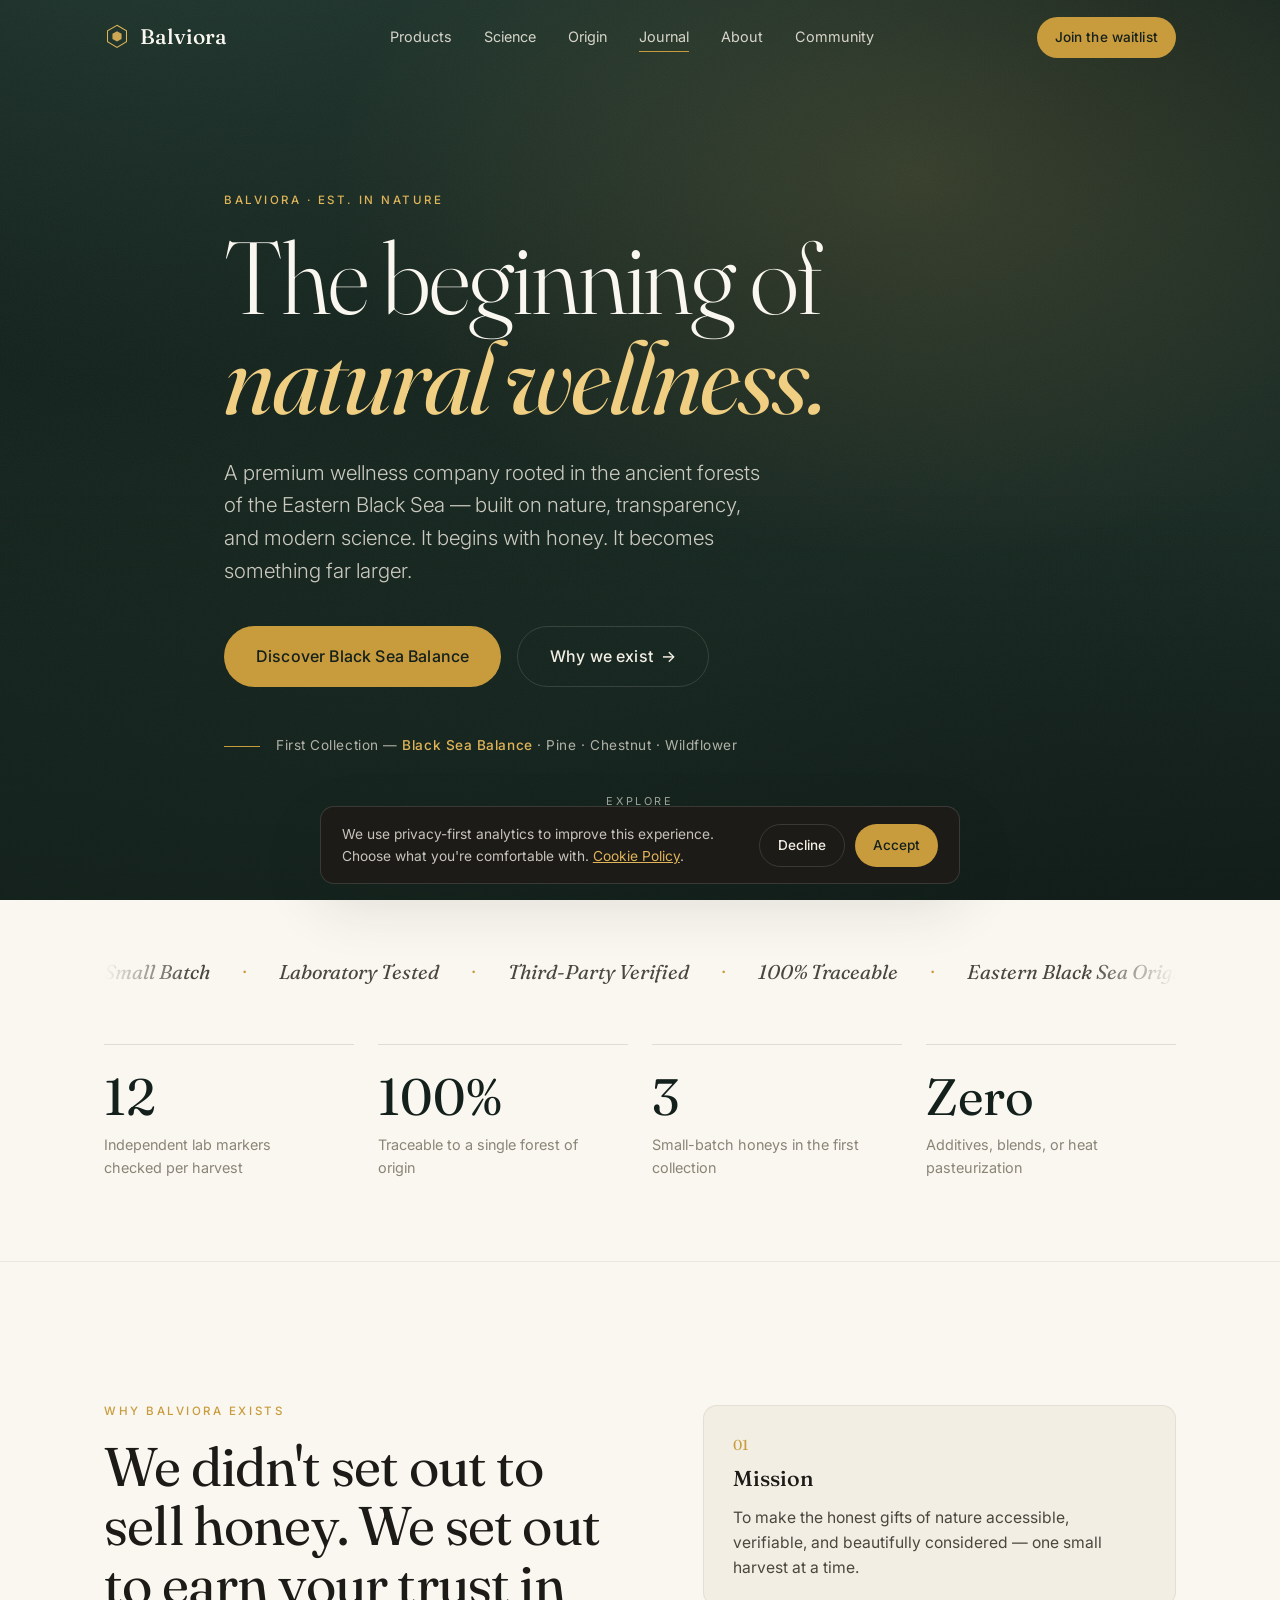
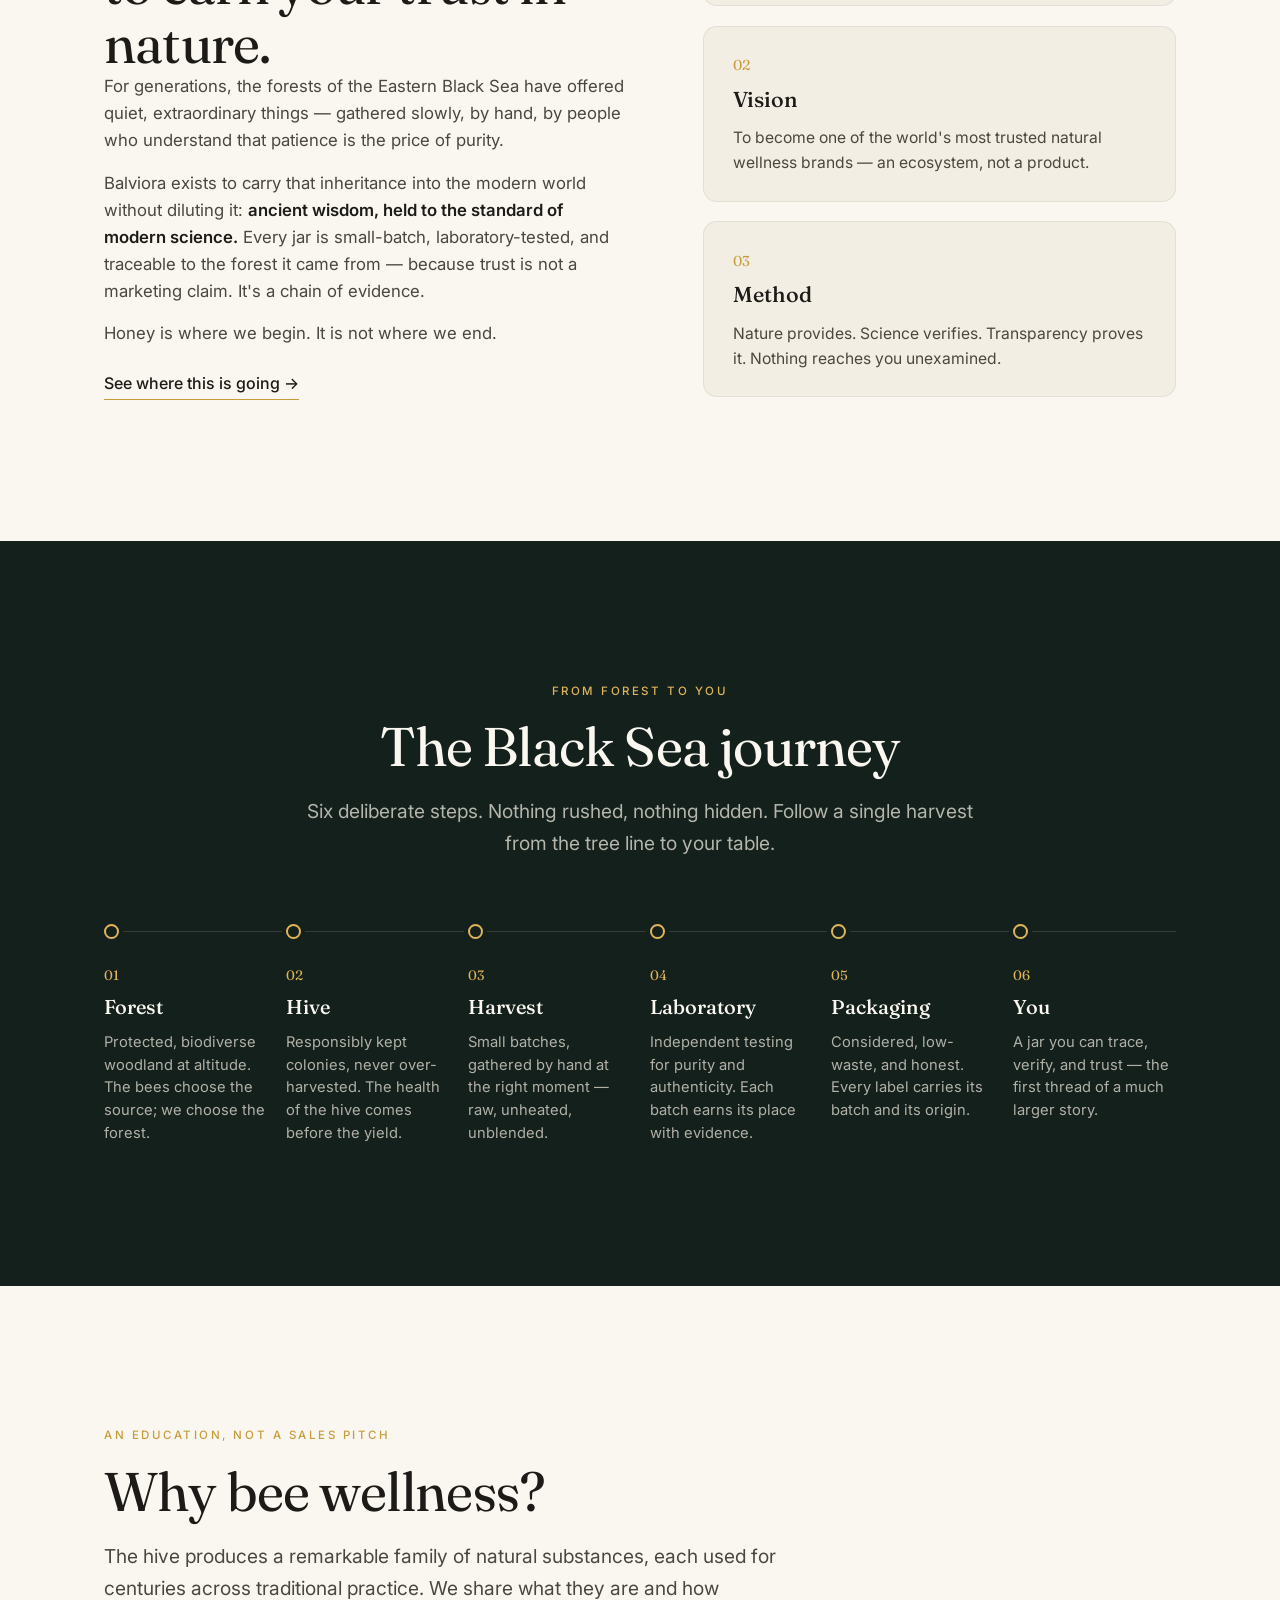
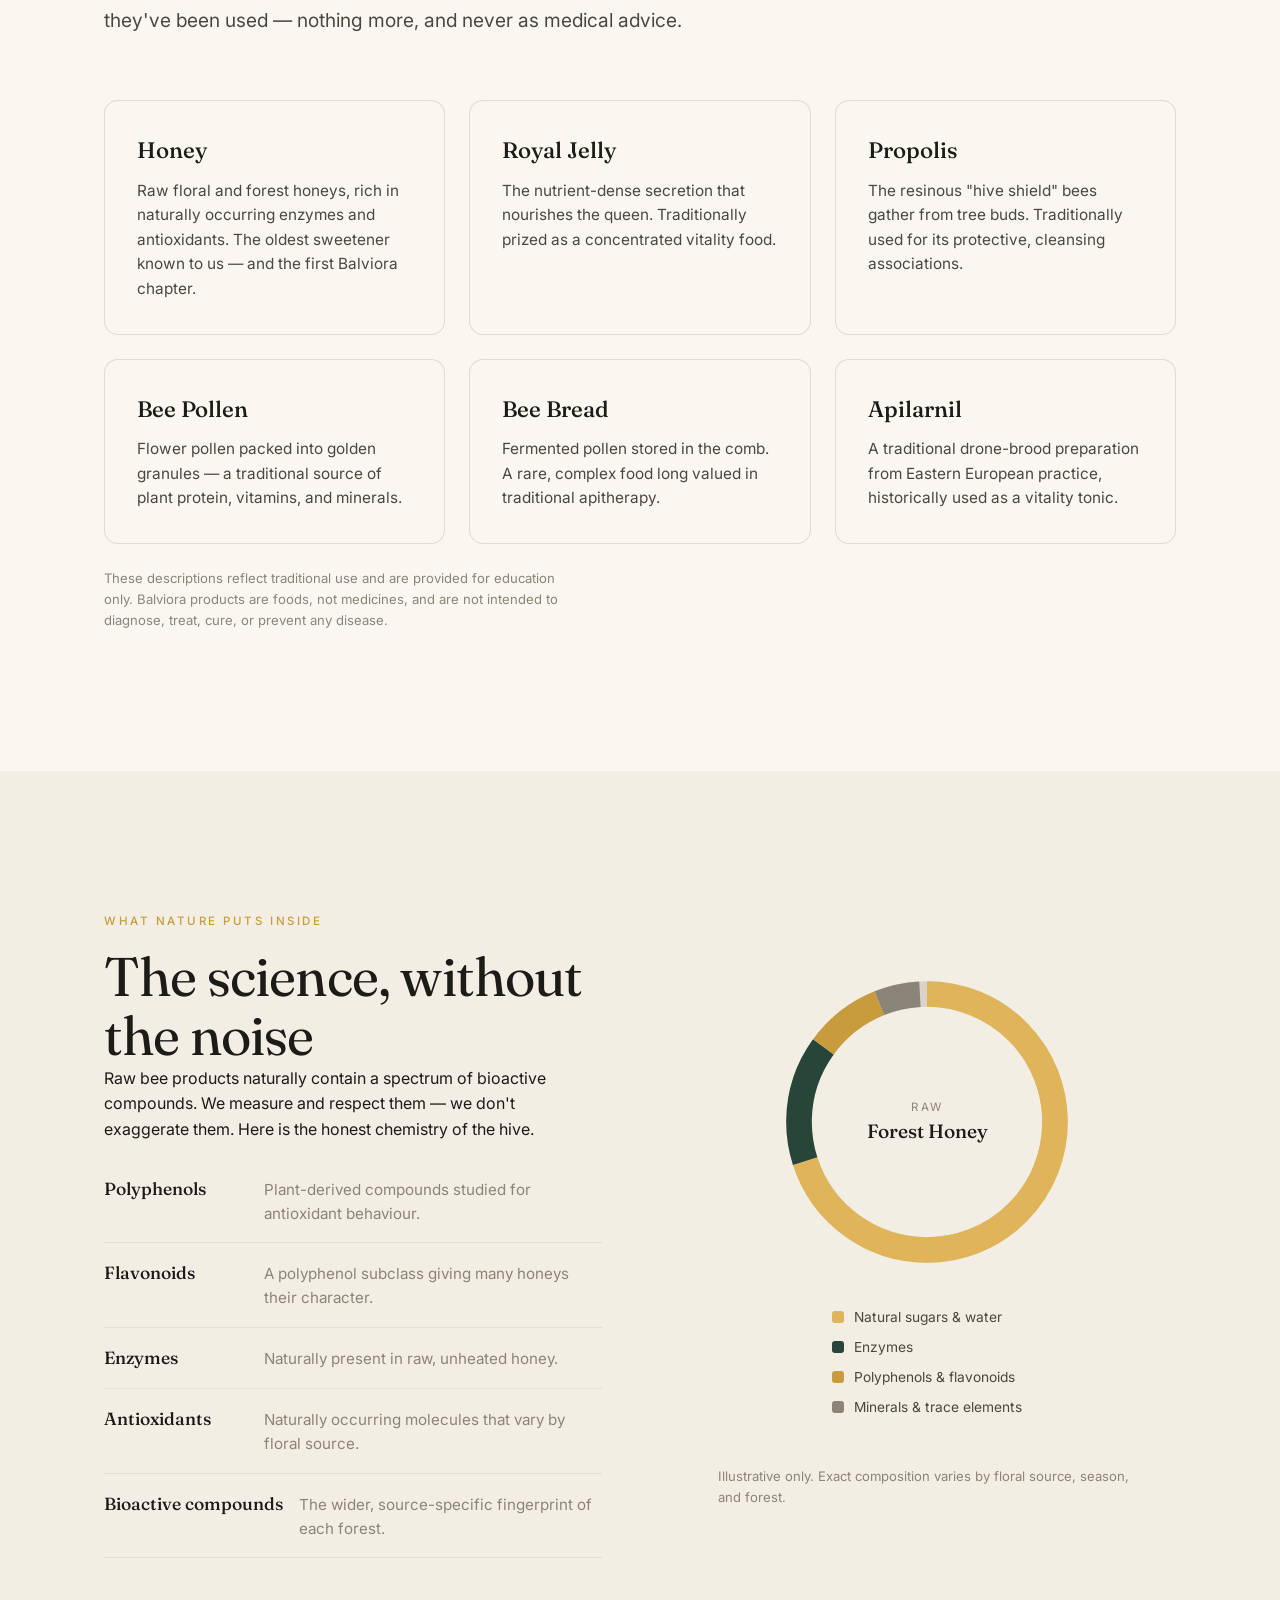
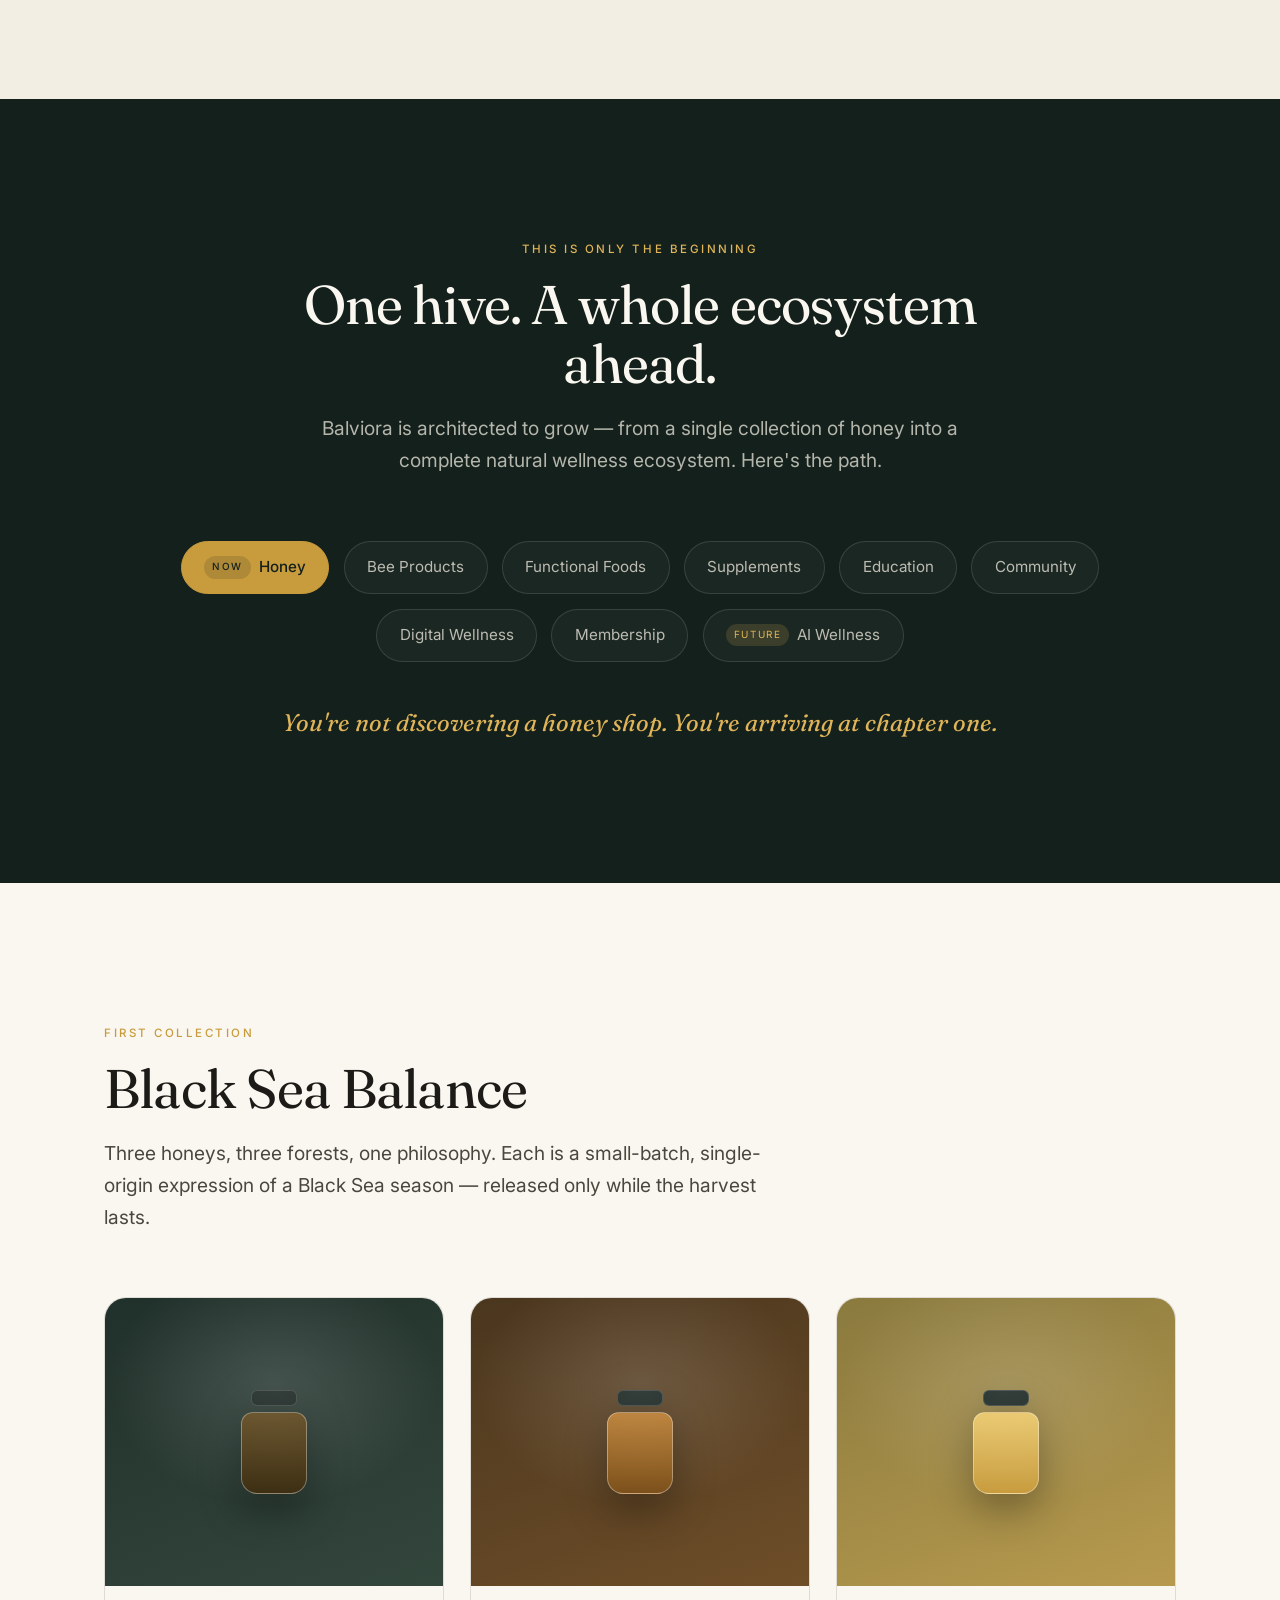
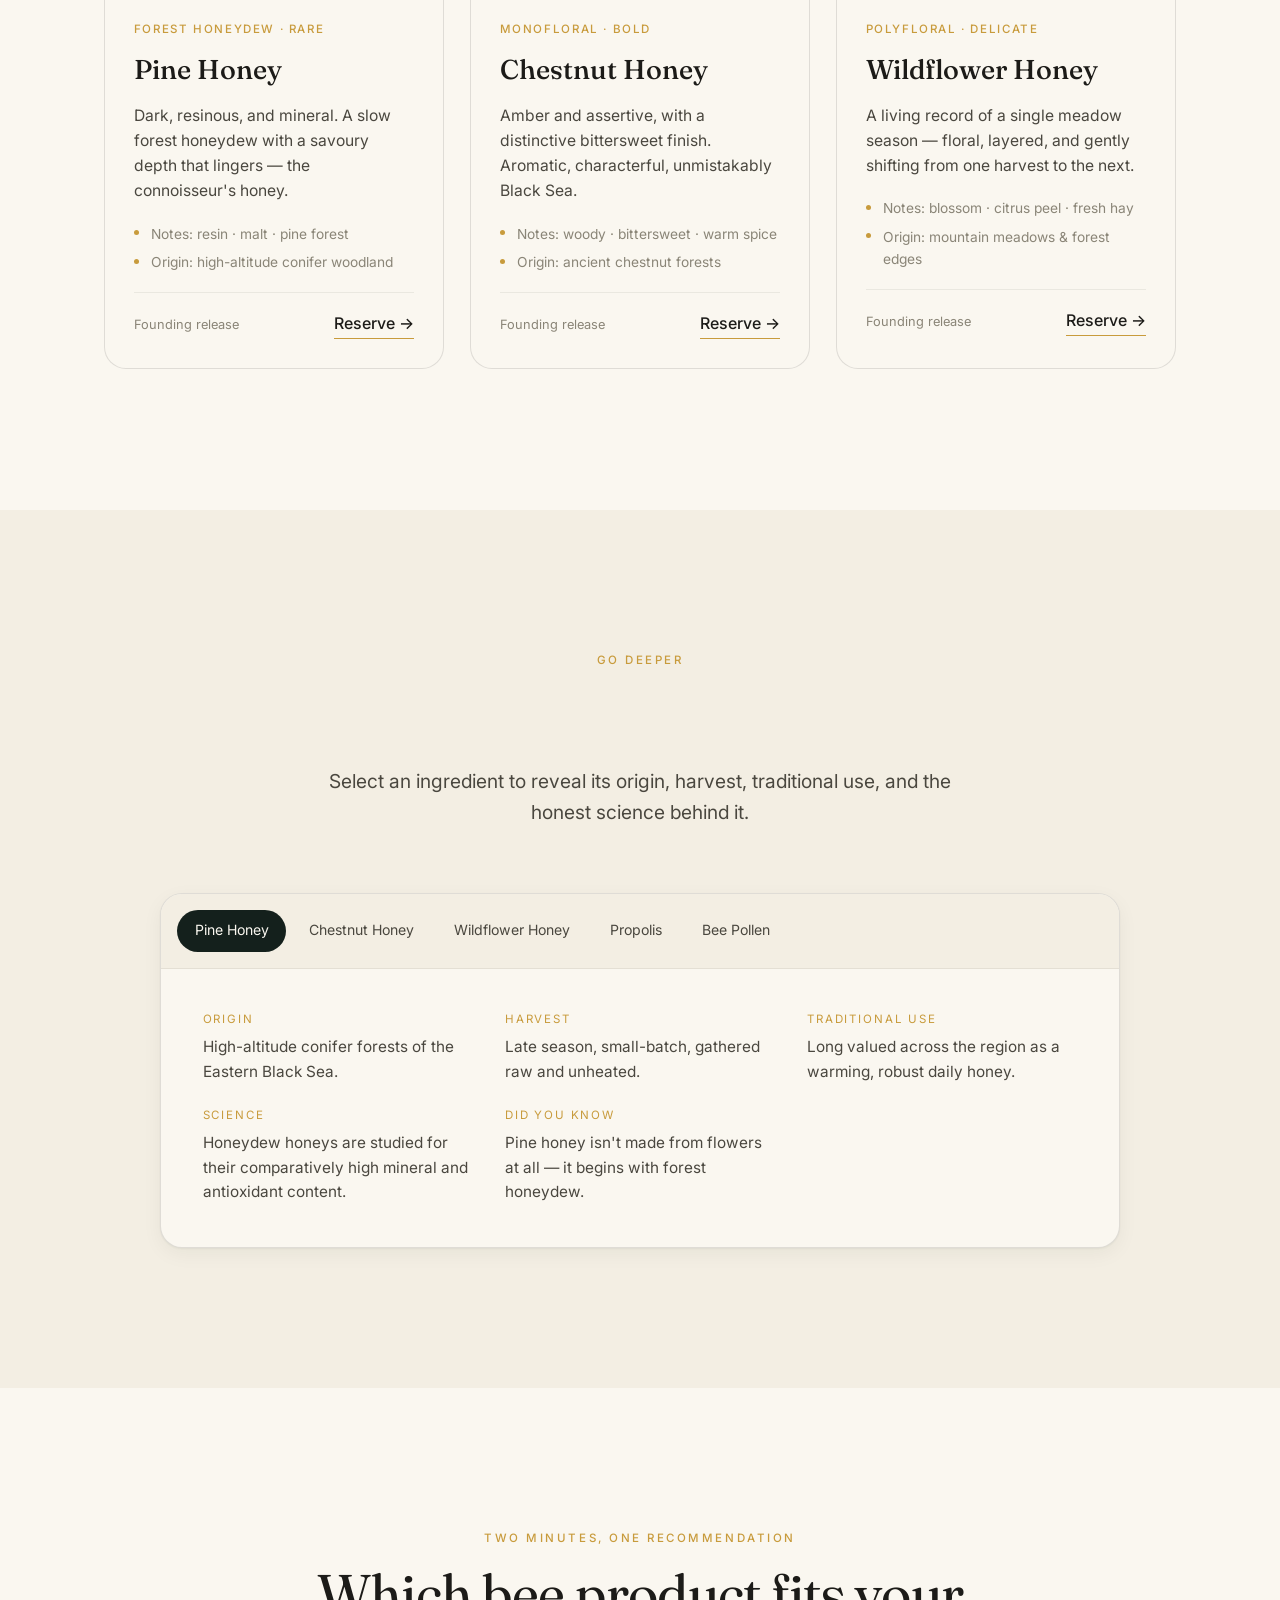
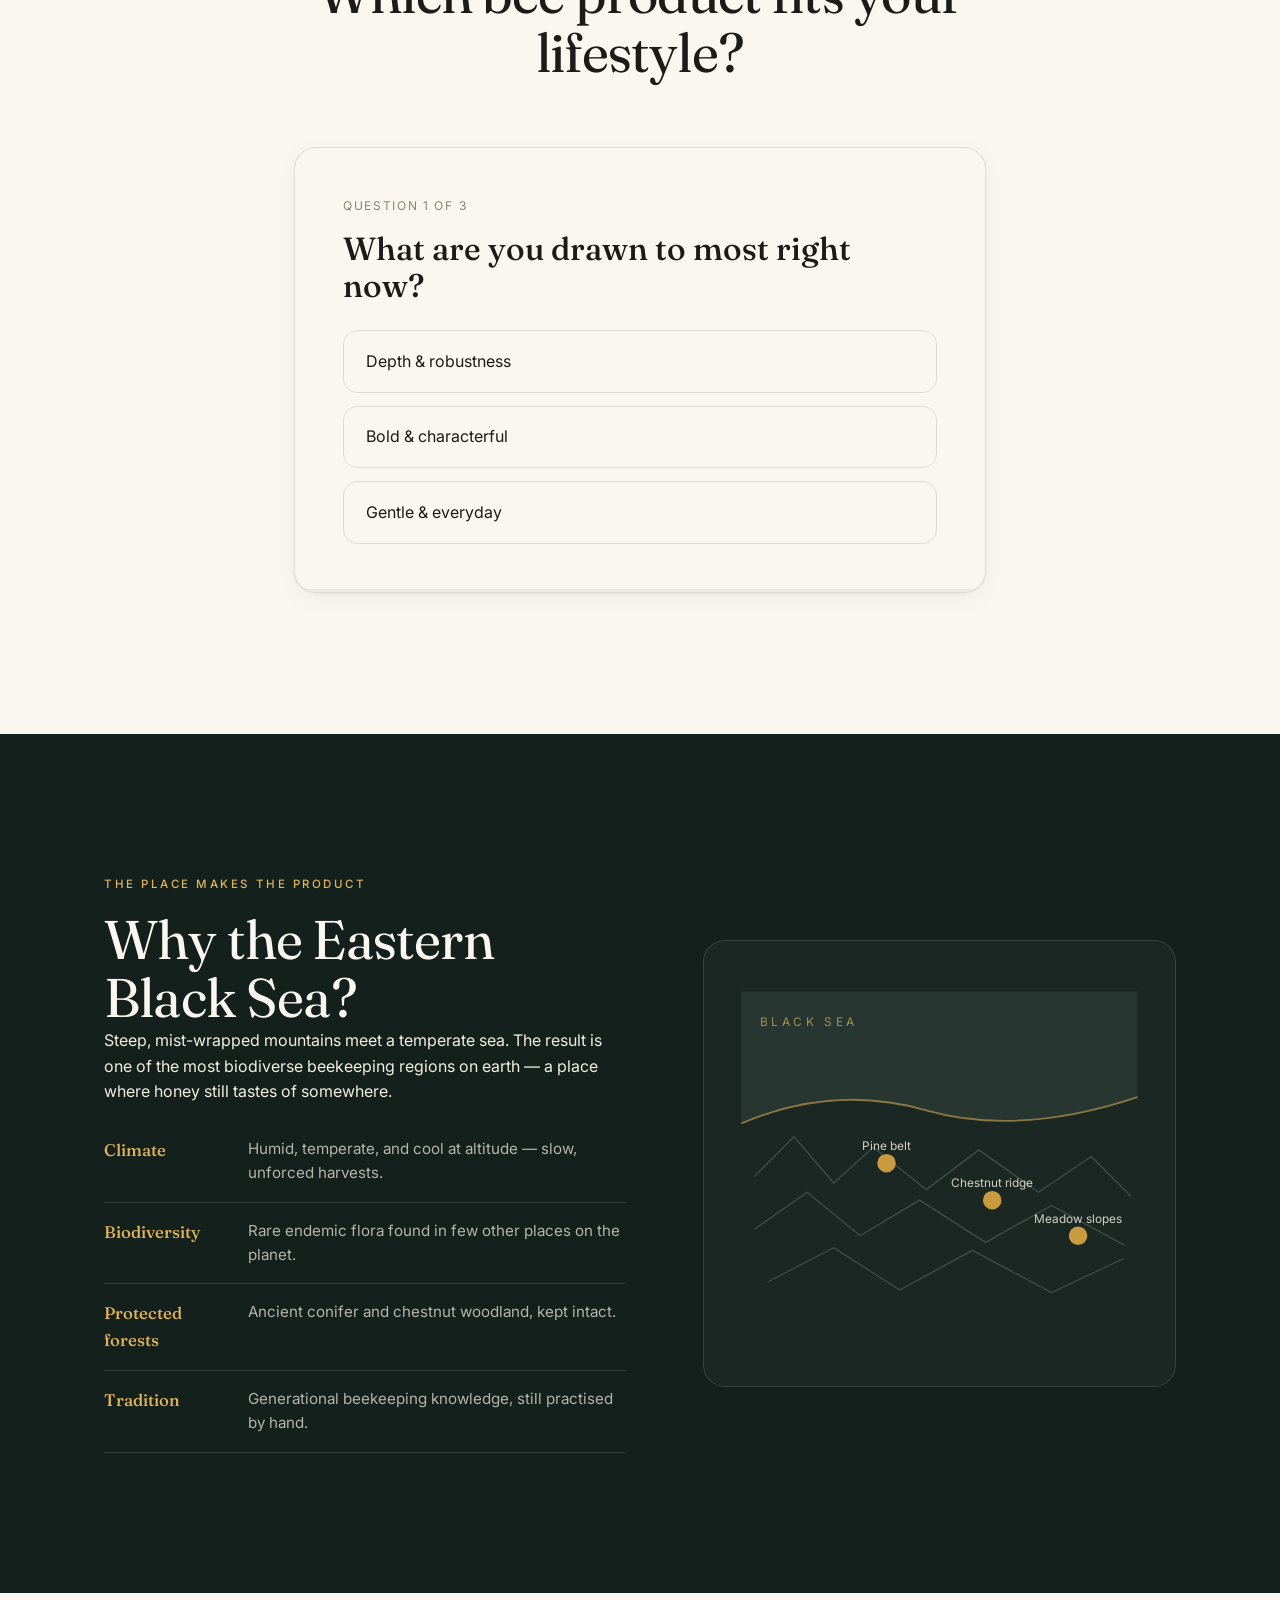
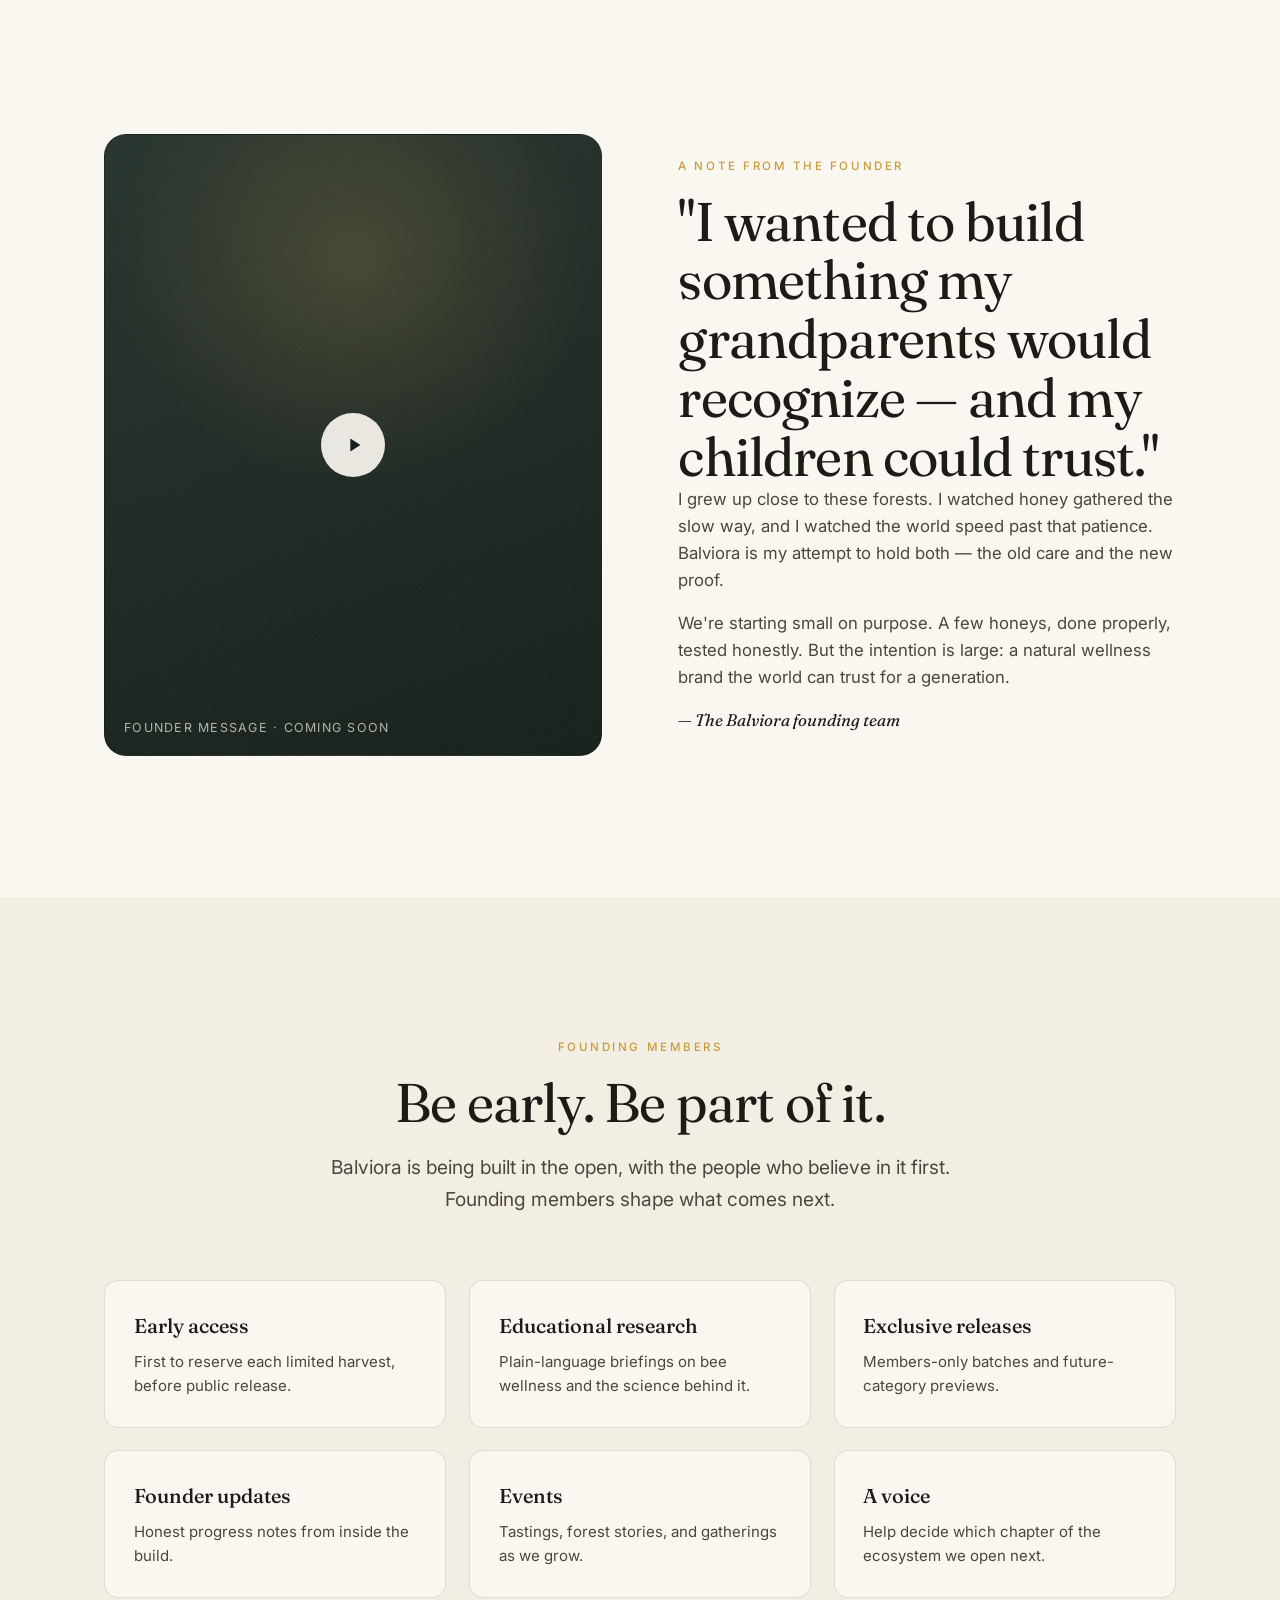
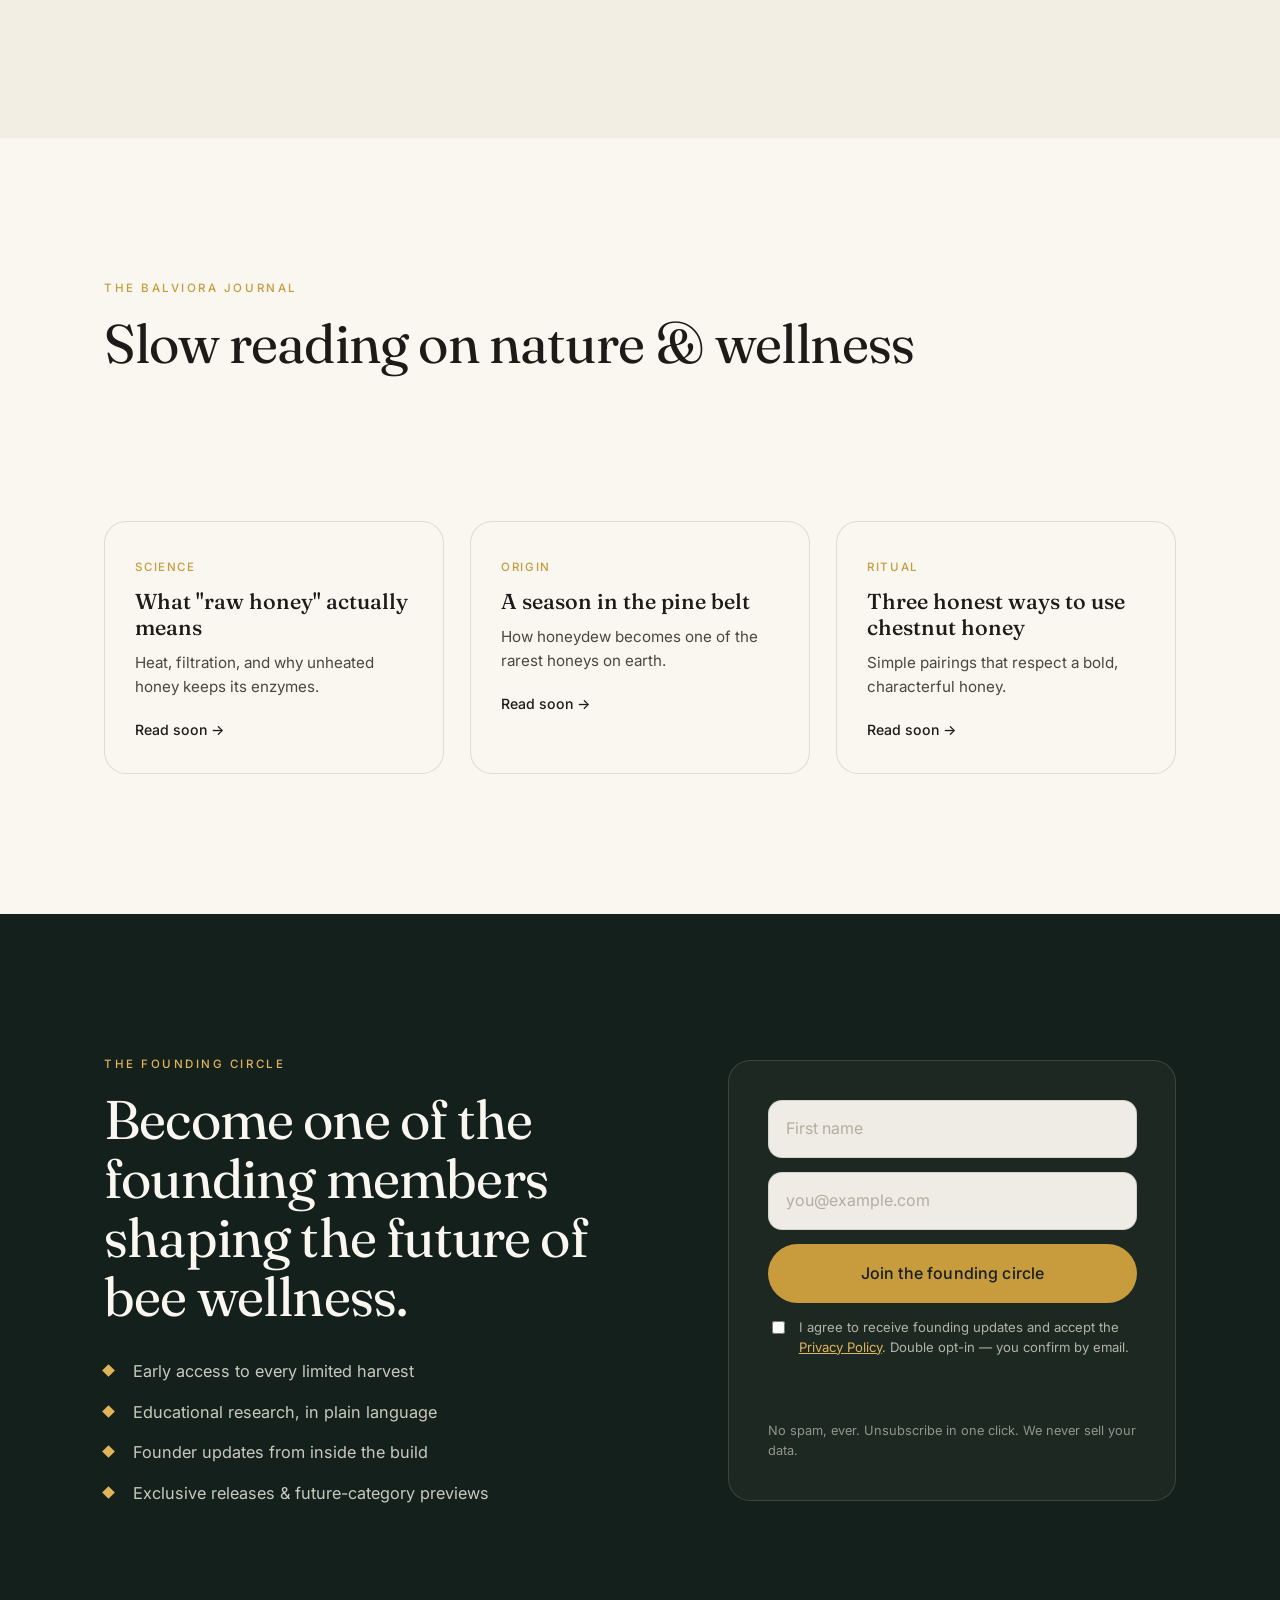
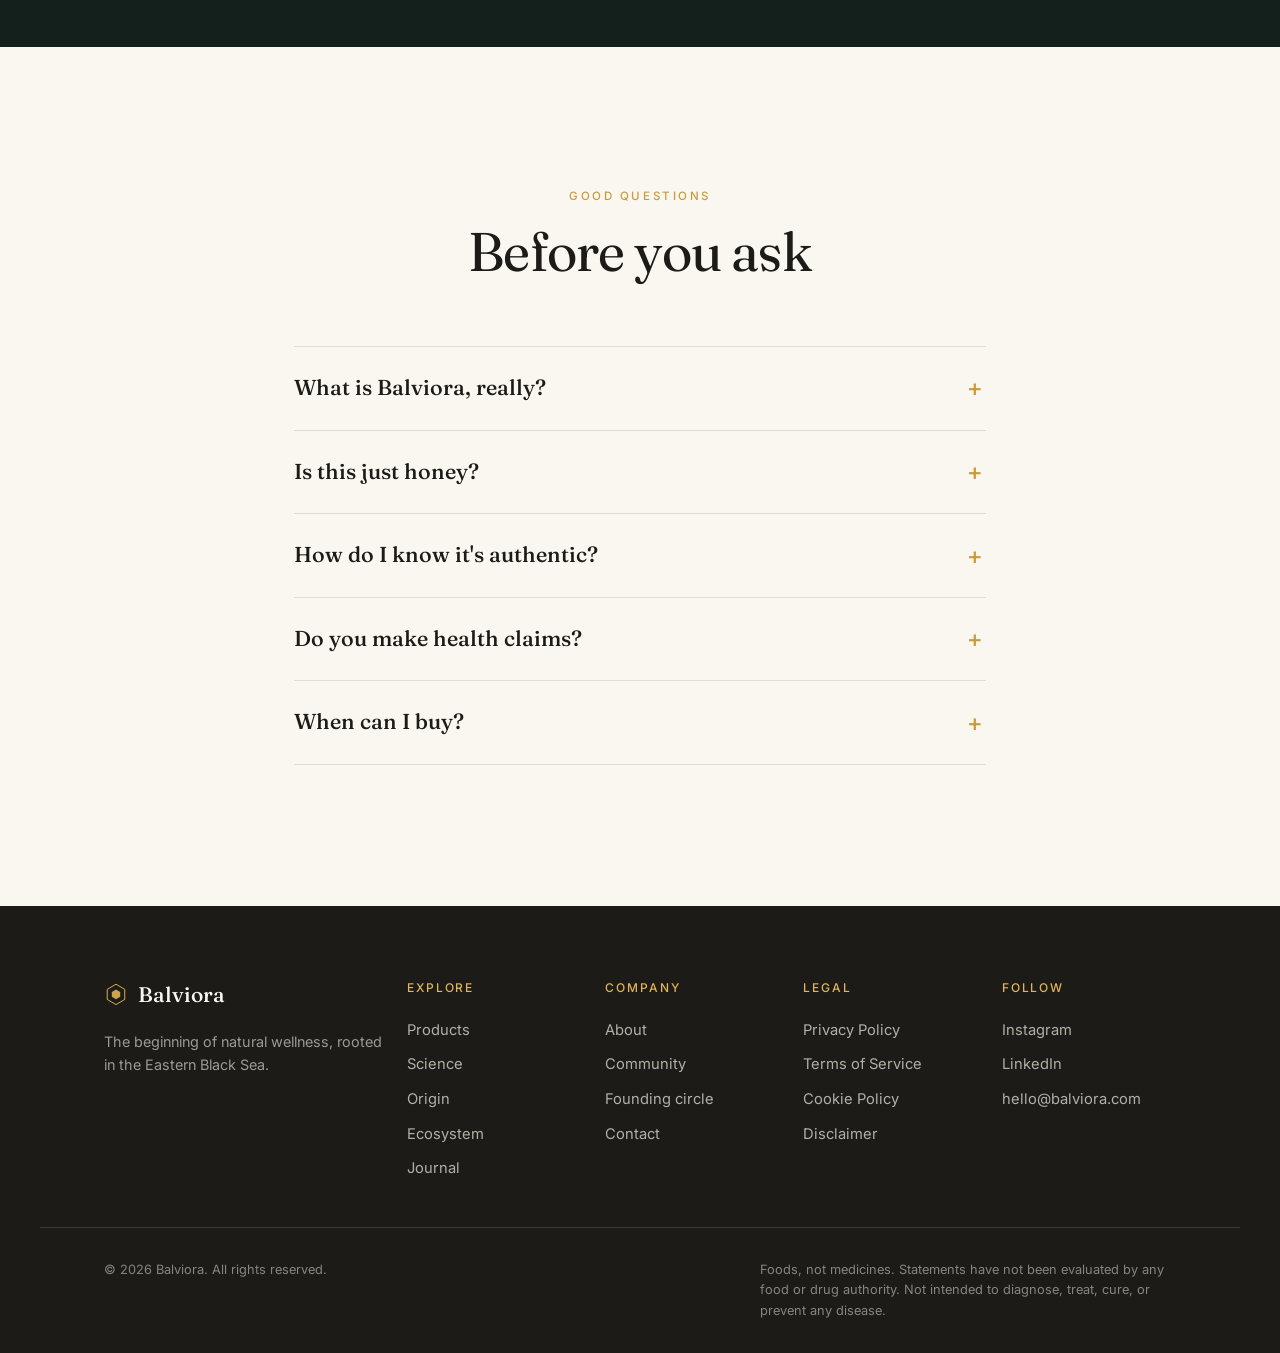
==== commit 068a9091: "Rebuild Balviora as a premium wellness brand experience Rebuild the site from first principles as th" ====
--- a/index.html
+++ b/index.html
@@ -3,35 +3,55 @@
 <head>
 <meta charset="UTF-8">
 <meta name="viewport" content="width=device-width, initial-scale=1, viewport-fit=cover">
-<title>Balviora — Premium Natural Wellness, Rooted in the Black Sea</title>
-<meta name="description" content="Balviora is a premium natural wellness company beginning its journey with Black Sea Balance — small-batch pine, chestnut, and wildflower honey from the forests of the Black Sea. Discover the beginning of a wellness ecosystem built on nature and science.">
-<meta name="keywords" content="Balviora, Black Sea Balance, premium honey, natural wellness, pine honey, chestnut honey, wildflower honey, propolis, royal jelly, bee pollen, wellness brand">
+<title>Balviora — The Beginning of Natural Wellness, Rooted in the Black Sea</title>
+<meta name="description" content="Balviora is a premium natural wellness company. It begins with Black Sea Balance — small-batch, laboratory-tested pine, chestnut, and wildflower honey from the ancient forests of the Eastern Black Sea. Nature, transparency, and modern science, in one growing ecosystem.">
+<meta name="keywords" content="Balviora, Black Sea Balance, premium honey, natural wellness, apitherapy, pine honey, chestnut honey, wildflower honey, propolis, royal jelly, bee pollen, bee bread, apilarnil, wellness ecosystem, Eastern Black Sea">
 <meta name="author" content="Balviora">
+<meta name="robots" content="index, follow, max-image-preview:large">
 <link rel="canonical" href="https://ferhanincegumus.github.io/desktop-tutorial/">
 
 <!-- Open Graph -->
 <meta property="og:type" content="website">
 <meta property="og:site_name" content="Balviora">
-<meta property="og:title" content="Balviora — Premium Natural Wellness, Rooted in Nature">
-<meta property="og:description" content="Discover Black Sea Balance, the first collection from Balviora — a long-term natural wellness company beginning its journey with premium bee products.">
+<meta property="og:title" content="Balviora — The Beginning of Natural Wellness">
+<meta property="og:description" content="Discover Black Sea Balance, the first collection from Balviora — a natural wellness company built on nature, transparency, and modern science. Honey is only the first chapter.">
 <meta property="og:url" content="https://ferhanincegumus.github.io/desktop-tutorial/">
-<meta property="og:image" content="https://ferhanincegumus.github.io/desktop-tutorial/assets/og-cover.jpg">
+<meta property="og:image" content="https://ferhanincegumus.github.io/desktop-tutorial/assets/og-cover.svg">
+<meta property="og:image:alt" content="Balviora — Black Sea Balance collection">
 <meta property="og:locale" content="en_US">
 
 <!-- Twitter -->
 <meta name="twitter:card" content="summary_large_image">
-<meta name="twitter:title" content="Balviora — Premium Natural Wellness, Rooted in Nature">
-<meta name="twitter:description" content="The beginning of a wellness ecosystem, starting with Black Sea Balance.">
-<meta name="twitter:image" content="https://ferhanincegumus.github.io/desktop-tutorial/assets/og-cover.jpg">
-
-<meta name="theme-color" content="#14201C">
+<meta name="twitter:title" content="Balviora — The Beginning of Natural Wellness">
+<meta name="twitter:description" content="The beginning of a natural wellness ecosystem, starting with Black Sea Balance.">
+<meta name="twitter:image" content="https://ferhanincegumus.github.io/desktop-tutorial/assets/og-cover.svg">
+
+<meta name="theme-color" content="#14201C" media="(prefers-color-scheme: dark)">
+<meta name="theme-color" content="#FAF7F0" media="(prefers-color-scheme: light)">
 <link rel="icon" type="image/svg+xml" href="assets/favicon.svg">
+<link rel="apple-touch-icon" href="assets/favicon.svg">
+<link rel="manifest" href="site.webmanifest">
 
 <link rel="preconnect" href="https://fonts.googleapis.com">
 <link rel="preconnect" href="https://fonts.gstatic.com" crossorigin>
-<link href="https://fonts.googleapis.com/css2?family=Fraunces:ital,opsz,wght@0,9..144,400;0,9..144,500;0,9..144,600;1,9..144,400;1,9..144,500&family=Inter:wght@300;400;500;600;700&display=swap" rel="stylesheet">
+<link rel="preload" as="style" href="https://fonts.googleapis.com/css2?family=Fraunces:ital,opsz,wght@0,9..144,300;0,9..144,400;0,9..144,500;0,9..144,600;1,9..144,400;1,9..144,500&family=Inter:wght@300;400;500;600&display=swap">
+<link href="https://fonts.googleapis.com/css2?family=Fraunces:ital,opsz,wght@0,9..144,300;0,9..144,400;0,9..144,500;0,9..144,600;1,9..144,400;1,9..144,500&family=Inter:wght@300;400;500;600&display=swap" rel="stylesheet">
 <link rel="stylesheet" href="css/styles.css">
 
+<!-- ============================================================
+     ANALYTICS & CONSENT MODE — placeholders (privacy-first).
+     No third-party scripts load until consent is granted.
+     Wire real IDs where marked, then enable in js/main.js.
+     - GA4:              G-XXXXXXXXXX
+     - Google Tag Mgr:   GTM-XXXXXXX
+     - Meta Pixel:       XXXXXXXXXXXXXXX
+     - Pinterest Tag:    XXXXXXXXXXXXX
+     - TikTok Pixel:     XXXXXXXXXXXXXXXXXXXX
+     - Microsoft Clarity: XXXXXXXXXX
+     Consent Mode v2 defaults to "denied" until the banner is accepted.
+     ============================================================ -->
+
+<!-- Structured Data: Organization -->
 <script type="application/ld+json">
 {
   "@context": "https://schema.org",
@@ -39,692 +59,919 @@
   "name": "Balviora",
   "url": "https://ferhanincegumus.github.io/desktop-tutorial/",
   "logo": "https://ferhanincegumus.github.io/desktop-tutorial/assets/favicon.svg",
-  "description": "Balviora is a premium natural wellness company beginning its journey with Black Sea Balance, a collection of small-batch, laboratory-tested bee products from the Black Sea region.",
+  "description": "Balviora is a premium natural wellness company inspired by nature, backed by transparency and modern science, beginning its journey with small-batch bee products from the Eastern Black Sea.",
+  "foundingDate": "2025",
   "brand": { "@type": "Brand", "name": "Balviora" },
+  "areaServed": "Worldwide",
   "sameAs": [
     "https://www.instagram.com/balviora",
-    "https://www.pinterest.com/balviora"
-  ]
+    "https://www.linkedin.com/company/balviora"
+  ],
+  "contactPoint": {
+    "@type": "ContactPoint",
+    "contactType": "customer support",
+    "email": "hello@balviora.com",
+    "availableLanguage": ["English"]
+  }
+}
+</script>
+
+<!-- Structured Data: WebSite + Breadcrumb -->
+<script type="application/ld+json">
+{
+  "@context": "https://schema.org",
+  "@type": "WebSite",
+  "name": "Balviora",
+  "url": "https://ferhanincegumus.github.io/desktop-tutorial/",
+  "publisher": { "@type": "Organization", "name": "Balviora" }
 }
 </script>
 <script type="application/ld+json">
 {
   "@context": "https://schema.org",
+  "@type": "BreadcrumbList",
+  "itemListElement": [
+    { "@type": "ListItem", "position": 1, "name": "Home", "item": "https://ferhanincegumus.github.io/desktop-tutorial/" },
+    { "@type": "ListItem", "position": 2, "name": "Black Sea Balance", "item": "https://ferhanincegumus.github.io/desktop-tutorial/#products" }
+  ]
+}
+</script>
+
+<!-- Structured Data: Product placeholders (Black Sea Balance) -->
+<script type="application/ld+json">
+{
+  "@context": "https://schema.org",
   "@type": "ItemList",
   "name": "Black Sea Balance",
-  "description": "The first collection from Balviora: three small-batch honeys from the Black Sea region.",
+  "description": "The first collection from Balviora: three small-batch honeys from the Eastern Black Sea.",
   "itemListElement": [
     {
       "@type": "Product",
       "position": 1,
       "name": "Black Sea Pine Honey",
+      "category": "Honey",
       "brand": { "@type": "Brand", "name": "Balviora" },
-      "description": "A rare forest honeydew honey, deep and resinous, gathered from the pine forests of the Black Sea coastline."
+      "description": "Rare forest honeydew honey with a resinous, mineral character. Small-batch and laboratory-tested.",
+      "offers": { "@type": "Offer", "availability": "https://schema.org/PreOrder", "priceCurrency": "USD", "price": "0.00" }
     },
     {
       "@type": "Product",
       "position": 2,
       "name": "Black Sea Chestnut Honey",
+      "category": "Honey",
       "brand": { "@type": "Brand", "name": "Balviora" },
-      "description": "A bold, mineral-rich honey from wild chestnut groves in the highlands above the Black Sea."
+      "description": "Bold, aromatic monofloral honey from Black Sea chestnut forests. Small-batch and laboratory-tested.",
+      "offers": { "@type": "Offer", "availability": "https://schema.org/PreOrder", "priceCurrency": "USD", "price": "0.00" }
     },
     {
       "@type": "Product",
       "position": 3,
       "name": "Black Sea Wildflower Honey",
+      "category": "Honey",
       "brand": { "@type": "Brand", "name": "Balviora" },
-      "description": "A delicate, ever-changing honey shaped by the wild meadows of the Black Sea region."
+      "description": "A living record of a single meadow season — delicate, floral, and layered. Small-batch and laboratory-tested.",
+      "offers": { "@type": "Offer", "availability": "https://schema.org/PreOrder", "priceCurrency": "USD", "price": "0.00" }
     }
   ]
 }
 </script>
 
-<!--
-  Analytics — not active yet.
-  Once you have a Google Analytics 4 Measurement ID (from analytics.google.com,
-  free), replace G-XXXXXXXXXX below with it and remove the surrounding
-  comment markers on both this block and the matching one at the bottom
-  of every other page (privacy.html, terms.html) to start collecting traffic data.
-
-<script async src="https://www.googletagmanager.com/gtag/js?id=G-XXXXXXXXXX"></script>
-<script>
-  window.dataLayer = window.dataLayer || [];
-  function gtag(){dataLayer.push(arguments);}
-  gtag('js', new Date());
-  gtag('config', 'G-XXXXXXXXXX');
+<!-- Structured Data: FAQ -->
+<script type="application/ld+json">
+{
+  "@context": "https://schema.org",
+  "@type": "FAQPage",
+  "mainEntity": [
+    {
+      "@type": "Question",
+      "name": "What is Balviora?",
+      "acceptedAnswer": { "@type": "Answer", "text": "Balviora is a premium natural wellness company inspired by nature and backed by transparency and modern science. It begins with small-batch bee products from the Eastern Black Sea and grows into a wider natural wellness ecosystem." }
+    },
+    {
+      "@type": "Question",
+      "name": "What is the Black Sea Balance collection?",
+      "acceptedAnswer": { "@type": "Answer", "text": "Black Sea Balance is Balviora's first collection: three small-batch, laboratory-tested honeys — pine, chestnut, and wildflower — harvested in the ancient forests of the Eastern Black Sea." }
+    },
+    {
+      "@type": "Question",
+      "name": "How is Balviora's honey sourced and tested?",
+      "acceptedAnswer": { "@type": "Answer", "text": "Every harvest is small-batch, fully traceable to its forest of origin, and independently laboratory-tested. We practice responsible beekeeping and publish transparent sourcing information." }
+    },
+    {
+      "@type": "Question",
+      "name": "Does Balviora make medical or health claims?",
+      "acceptedAnswer": { "@type": "Answer", "text": "No. Balviora shares the traditional uses and naturally occurring compounds of bee products for educational purposes only. Our products are foods, not medicines, and are not intended to diagnose, treat, cure, or prevent any disease." }
+    },
+    {
+      "@type": "Question",
+      "name": "What is coming after honey?",
+      "acceptedAnswer": { "@type": "Answer", "text": "Honey is the first chapter. Balviora is building toward royal jelly, propolis, bee pollen, bee bread, apilarnil, functional foods, supplements, education, community, and digital wellness tools — a complete natural wellness ecosystem." }
+    }
+  ]
+}
 </script>
--->
 </head>
 <body>
 
 <a class="skip-link" href="#main">Skip to content</a>
 
-<!-- ============================== HEADER ============================== -->
-<header class="site-header is-dark-context" id="siteHeader">
-  <div class="container">
-    <a href="#top" class="brand-mark" aria-label="Balviora home">
-      <svg viewBox="0 0 40 40" fill="none" aria-hidden="true">
-        <g stroke="currentColor" stroke-width="1.3" stroke-linecap="round">
-          <line x1="13.4" y1="23.6" x2="5.9" y2="20.9"/>
-          <line x1="14.4" y1="21.7" x2="8.1" y2="16.9"/>
-          <line x1="16.0" y1="20.3" x2="11.4" y2="13.7"/>
-          <line x1="17.9" y1="19.3" x2="15.5" y2="11.7"/>
-          <line x1="20.0" y1="19.0" x2="20.0" y2="11.0"/>
-          <line x1="22.1" y1="19.3" x2="24.5" y2="11.7"/>
-          <line x1="24.0" y1="20.3" x2="28.6" y2="13.7"/>
-          <line x1="25.6" y1="21.7" x2="31.9" y2="16.9"/>
-          <line x1="26.6" y1="23.6" x2="34.1" y2="20.9"/>
-        </g>
-        <path d="M11 26.5 Q20 33 29 26.5" stroke="currentColor" stroke-width="1.3"/>
-        <path d="M13 24 Q20 29 27 24" stroke="currentColor" stroke-width="1.1" opacity="0.75"/>
-        <path d="M15 22 Q20 25.5 25 22" stroke="currentColor" stroke-width="1" opacity="0.5"/>
+<!-- ============================ HEADER / NAV ============================ -->
+<header class="site-header" id="site-header" data-header>
+  <div class="wrap header-inner">
+    <a class="brand" href="#top" aria-label="Balviora — home">
+      <svg class="brand-mark" width="26" height="26" viewBox="0 0 40 40" aria-hidden="true" focusable="false">
+        <path d="M20 2 34.6 10.6 34.6 27.4 20 36 5.4 27.4 5.4 10.6Z" fill="none" stroke="currentColor" stroke-width="1.6"/>
+        <path d="M20 11 27 15 27 23 20 27 13 23 13 15Z" fill="currentColor" opacity="0.9"/>
       </svg>
-      balviora
+      <span class="brand-word">Balviora</span>
     </a>
 
-    <nav class="main-nav" aria-label="Primary">
+    <nav class="primary-nav" aria-label="Primary">
       <ul>
-        <li><a class="nav-link" href="#story">Our Story</a></li>
-        <li><a class="nav-link" href="#collection">Black Sea Balance</a></li>
-        <li><a class="nav-link" href="#origin">Origin</a></li>
-        <li><a class="nav-link" href="#quality">Quality</a></li>
-        <li><a class="nav-link" href="#vision">Vision</a></li>
-        <li><a class="nav-link" href="#community">Community</a></li>
+        <li><a href="#products" data-nav>Products</a></li>
+        <li><a href="#science" data-nav>Science</a></li>
+        <li><a href="#origin" data-nav>Origin</a></li>
+        <li><a href="#journal" data-nav>Journal</a></li>
+        <li><a href="#about" data-nav>About</a></li>
+        <li><a href="#community" data-nav>Community</a></li>
       </ul>
     </nav>
 
     <div class="header-actions">
-      <a href="#collection" class="btn btn-ghost nav-cta">Explore the Collection</a>
-      <button class="menu-toggle icon-btn" id="menuToggle" aria-label="Open menu" aria-expanded="false" aria-controls="mobileDrawer">
-        <svg viewBox="0 0 24 24" fill="none" aria-hidden="true"><path d="M3 6h18M3 12h18M3 18h18" stroke="currentColor" stroke-width="1.6" stroke-linecap="round"/></svg>
+      <a class="btn btn-solid btn-sm" href="#waitlist">Join the waitlist</a>
+      <button class="nav-toggle" aria-label="Open menu" aria-expanded="false" aria-controls="mobile-menu" data-nav-toggle>
+        <span></span><span></span><span></span>
       </button>
     </div>
   </div>
+
+  <!-- reading progress -->
+  <div class="scroll-progress" data-progress aria-hidden="true"><span></span></div>
 </header>
 
-<!-- Mobile drawer -->
-<div class="mobile-drawer" id="mobileDrawer">
-  <div class="drawer-top">
-    <span class="brand-mark">balviora</span>
-    <button id="menuClose" aria-label="Close menu">
-      <svg viewBox="0 0 24 24" width="22" height="22" fill="none" aria-hidden="true"><path d="M6 6l12 12M18 6L6 18" stroke="currentColor" stroke-width="1.6" stroke-linecap="round"/></svg>
-    </button>
-  </div>
+<!-- mobile drawer -->
+<div class="mobile-menu" id="mobile-menu" data-mobile-menu hidden>
   <nav aria-label="Mobile">
-    <ul>
-      <li><a class="nav-link" href="#story">Our Story</a></li>
-      <li><a class="nav-link" href="#collection">Black Sea Balance</a></li>
-      <li><a class="nav-link" href="#origin">Origin</a></li>
-      <li><a class="nav-link" href="#quality">Quality</a></li>
-      <li><a class="nav-link" href="#vision">Vision</a></li>
-      <li><a class="nav-link" href="#community">Community</a></li>
-    </ul>
+    <a href="#products" data-nav-close>Products</a>
+    <a href="#science" data-nav-close>Science</a>
+    <a href="#ecosystem" data-nav-close>Ecosystem</a>
+    <a href="#origin" data-nav-close>Origin</a>
+    <a href="#journal" data-nav-close>Journal</a>
+    <a href="#about" data-nav-close>About</a>
+    <a href="#community" data-nav-close>Community</a>
+    <a class="btn btn-solid" href="#waitlist" data-nav-close>Join the waitlist</a>
   </nav>
-  <div class="drawer-actions">
-    <a href="#collection" class="btn btn-primary">Explore the Collection</a>
-    <a href="#capture" class="btn btn-ghost">Join the Journey</a>
-  </div>
 </div>
 
 <main id="main">
-
-  <!-- ============================== HERO ============================== -->
-  <section class="hero" id="top">
-    <div class="hero-scene" aria-hidden="true">
-      <div class="hero-scene__gradient"></div>
-      <svg class="hero-scene__contours" viewBox="0 0 1200 800" preserveAspectRatio="xMidYMax slice" xmlns="http://www.w3.org/2000/svg">
-        <g fill="none" stroke="#D3B18F" stroke-width="1">
-          <path d="M-50 650 Q 250 500 500 640 T 1250 600" opacity="0.5"/>
-          <path d="M-50 700 Q 300 560 600 690 T 1250 660" opacity="0.35"/>
-          <path d="M-50 750 Q 350 620 700 740 T 1250 720" opacity="0.25"/>
-          <path d="M-50 550 Q 200 380 480 520 T 1250 480" opacity="0.2"/>
+<span id="top"></span>
+
+<!-- ================================ HERO ================================ -->
+<section class="hero" aria-labelledby="hero-title">
+  <div class="hero-bg" aria-hidden="true">
+    <div class="hero-layer hero-forest" data-parallax="0.12"></div>
+    <div class="hero-layer hero-haze" data-parallax="0.28"></div>
+    <div class="hero-grain"></div>
+    <svg class="hero-comb" viewBox="0 0 800 600" preserveAspectRatio="xMidYMid slice" data-parallax="0.06">
+      <defs>
+        <pattern id="comb" width="56" height="96" patternUnits="userSpaceOnUse" patternTransform="scale(1.4)">
+          <path d="M28 0 56 16 56 48 28 64 0 48 0 16Z M28 64 56 80 56 112 28 128 0 112 0 80Z" fill="none" stroke="#E7C066" stroke-width="0.8"/>
+        </pattern>
+      </defs>
+      <rect width="800" height="600" fill="url(#comb)"/>
+    </svg>
+  </div>
+
+  <div class="wrap hero-inner">
+    <p class="eyebrow reveal" data-reveal>Balviora · Est. in nature</p>
+    <h1 class="hero-title reveal" id="hero-title" data-reveal>
+      The beginning of<br><em>natural wellness.</em>
+    </h1>
+    <p class="hero-sub reveal" data-reveal>
+      A premium wellness company rooted in the ancient forests of the Eastern Black Sea —
+      built on nature, transparency, and modern science. It begins with honey.
+      It becomes something far larger.
+    </p>
+    <div class="hero-cta reveal" data-reveal>
+      <a class="btn btn-solid btn-lg" href="#products">Discover Black Sea Balance</a>
+      <a class="btn btn-ghost btn-lg" href="#about">Why we exist <span aria-hidden="true">→</span></a>
+    </div>
+
+    <div class="hero-collection reveal" data-reveal>
+      <span class="hair"></span>
+      <p>First Collection — <strong>Black Sea Balance</strong> · Pine · Chestnut · Wildflower</p>
+    </div>
+  </div>
+
+  <a class="hero-scroll" href="#trust" aria-label="Scroll to explore">
+    <span>Explore</span>
+    <span class="hero-scroll-line" aria-hidden="true"></span>
+  </a>
+</section>
+
+<!-- =========================== TRUST LAYER =========================== -->
+<section class="trust" id="trust" aria-label="Our standards">
+  <div class="wrap">
+    <div class="trust-marquee" data-reveal>
+      <ul class="trust-track">
+        <li>Small Batch</li><li aria-hidden="true">·</li>
+        <li>Laboratory Tested</li><li aria-hidden="true">·</li>
+        <li>Third-Party Verified</li><li aria-hidden="true">·</li>
+        <li>100% Traceable</li><li aria-hidden="true">·</li>
+        <li>Eastern Black Sea Origin</li><li aria-hidden="true">·</li>
+        <li>Responsible Beekeeping</li><li aria-hidden="true">·</li>
+        <li>Transparent Sourcing</li><li aria-hidden="true">·</li>
+      </ul>
+      <ul class="trust-track" aria-hidden="true">
+        <li>Small Batch</li><li>·</li>
+        <li>Laboratory Tested</li><li>·</li>
+        <li>Third-Party Verified</li><li>·</li>
+        <li>100% Traceable</li><li>·</li>
+        <li>Eastern Black Sea Origin</li><li>·</li>
+        <li>Responsible Beekeeping</li><li>·</li>
+        <li>Transparent Sourcing</li><li>·</li>
+      </ul>
+    </div>
+
+    <div class="trust-grid">
+      <article class="trust-card" data-reveal>
+        <span class="trust-num" data-count="12" data-suffix="">0</span>
+        <p class="trust-label">Independent lab markers checked per harvest</p>
+      </article>
+      <article class="trust-card" data-reveal>
+        <span class="trust-num" data-count="100" data-suffix="%">0</span>
+        <p class="trust-label">Traceable to a single forest of origin</p>
+      </article>
+      <article class="trust-card" data-reveal>
+        <span class="trust-num" data-count="3" data-suffix="">0</span>
+        <p class="trust-label">Small-batch honeys in the first collection</p>
+      </article>
+      <article class="trust-card" data-reveal>
+        <span class="trust-num" data-count="0" data-suffix="" data-word="Zero">Zero</span>
+        <p class="trust-label">Additives, blends, or heat pasteurization</p>
+      </article>
+    </div>
+  </div>
+</section>
+
+<!-- ============================ THE STORY ============================ -->
+<section class="story section" id="about" aria-labelledby="story-title">
+  <div class="wrap grid-2">
+    <div class="story-copy">
+      <p class="eyebrow" data-reveal>Why Balviora exists</p>
+      <h2 class="section-title" id="story-title" data-reveal>
+        We didn't set out to sell honey. We set out to earn your trust in nature.
+      </h2>
+      <div class="prose" data-reveal>
+        <p>
+          For generations, the forests of the Eastern Black Sea have offered quiet, extraordinary things —
+          gathered slowly, by hand, by people who understand that patience is the price of purity.
+        </p>
+        <p>
+          Balviora exists to carry that inheritance into the modern world without diluting it:
+          <strong>ancient wisdom, held to the standard of modern science.</strong>
+          Every jar is small-batch, laboratory-tested, and traceable to the forest it came from —
+          because trust is not a marketing claim. It's a chain of evidence.
+        </p>
+        <p>
+          Honey is where we begin. It is not where we end.
+        </p>
+      </div>
+      <a class="link-underline" href="#ecosystem" data-reveal>See where this is going →</a>
+    </div>
+
+    <div class="story-pillars" data-reveal>
+      <div class="pillar">
+        <span class="pillar-k">01</span>
+        <h3>Mission</h3>
+        <p>To make the honest gifts of nature accessible, verifiable, and beautifully considered — one small harvest at a time.</p>
+      </div>
+      <div class="pillar">
+        <span class="pillar-k">02</span>
+        <h3>Vision</h3>
+        <p>To become one of the world's most trusted natural wellness brands — an ecosystem, not a product.</p>
+      </div>
+      <div class="pillar">
+        <span class="pillar-k">03</span>
+        <h3>Method</h3>
+        <p>Nature provides. Science verifies. Transparency proves it. Nothing reaches you unexamined.</p>
+      </div>
+    </div>
+  </div>
+</section>
+
+<!-- ======================= THE BLACK SEA JOURNEY ======================= -->
+<section class="journey section-dark" aria-labelledby="journey-title">
+  <div class="wrap">
+    <header class="section-head center">
+      <p class="eyebrow" data-reveal>From forest to you</p>
+      <h2 class="section-title" id="journey-title" data-reveal>The Black Sea journey</h2>
+      <p class="section-lede" data-reveal>Six deliberate steps. Nothing rushed, nothing hidden. Follow a single harvest from the tree line to your table.</p>
+    </header>
+
+    <ol class="timeline" data-timeline>
+      <li class="tl-step" data-reveal>
+        <span class="tl-dot" aria-hidden="true"></span>
+        <span class="tl-index">01</span>
+        <h3>Forest</h3>
+        <p>Protected, biodiverse woodland at altitude. The bees choose the source; we choose the forest.</p>
+      </li>
+      <li class="tl-step" data-reveal>
+        <span class="tl-dot" aria-hidden="true"></span>
+        <span class="tl-index">02</span>
+        <h3>Hive</h3>
+        <p>Responsibly kept colonies, never over-harvested. The health of the hive comes before the yield.</p>
+      </li>
+      <li class="tl-step" data-reveal>
+        <span class="tl-dot" aria-hidden="true"></span>
+        <span class="tl-index">03</span>
+        <h3>Harvest</h3>
+        <p>Small batches, gathered by hand at the right moment — raw, unheated, unblended.</p>
+      </li>
+      <li class="tl-step" data-reveal>
+        <span class="tl-dot" aria-hidden="true"></span>
+        <span class="tl-index">04</span>
+        <h3>Laboratory</h3>
+        <p>Independent testing for purity and authenticity. Each batch earns its place with evidence.</p>
+      </li>
+      <li class="tl-step" data-reveal>
+        <span class="tl-dot" aria-hidden="true"></span>
+        <span class="tl-index">05</span>
+        <h3>Packaging</h3>
+        <p>Considered, low-waste, and honest. Every label carries its batch and its origin.</p>
+      </li>
+      <li class="tl-step" data-reveal>
+        <span class="tl-dot" aria-hidden="true"></span>
+        <span class="tl-index">06</span>
+        <h3>You</h3>
+        <p>A jar you can trace, verify, and trust — the first thread of a much larger story.</p>
+      </li>
+      <span class="tl-progress" data-timeline-progress aria-hidden="true"></span>
+    </ol>
+  </div>
+</section>
+
+<!-- ========================= WHY BEE WELLNESS ========================= -->
+<section class="bee section" id="science" aria-labelledby="bee-title">
+  <div class="wrap">
+    <header class="section-head">
+      <p class="eyebrow" data-reveal>An education, not a sales pitch</p>
+      <h2 class="section-title" id="bee-title" data-reveal>Why bee wellness?</h2>
+      <p class="section-lede" data-reveal>
+        The hive produces a remarkable family of natural substances, each used for centuries across
+        traditional practice. We share what they are and how they've been used — nothing more, and never as medical advice.
+      </p>
+    </header>
+
+    <div class="bee-grid">
+      <article class="bee-card" data-reveal>
+        <h3>Honey</h3>
+        <p>Raw floral and forest honeys, rich in naturally occurring enzymes and antioxidants. The oldest sweetener known to us — and the first Balviora chapter.</p>
+      </article>
+      <article class="bee-card" data-reveal>
+        <h3>Royal Jelly</h3>
+        <p>The nutrient-dense secretion that nourishes the queen. Traditionally prized as a concentrated vitality food.</p>
+      </article>
+      <article class="bee-card" data-reveal>
+        <h3>Propolis</h3>
+        <p>The resinous "hive shield" bees gather from tree buds. Traditionally used for its protective, cleansing associations.</p>
+      </article>
+      <article class="bee-card" data-reveal>
+        <h3>Bee Pollen</h3>
+        <p>Flower pollen packed into golden granules — a traditional source of plant protein, vitamins, and minerals.</p>
+      </article>
+      <article class="bee-card" data-reveal>
+        <h3>Bee Bread</h3>
+        <p>Fermented pollen stored in the comb. A rare, complex food long valued in traditional apitherapy.</p>
+      </article>
+      <article class="bee-card" data-reveal>
+        <h3>Apilarnil</h3>
+        <p>A traditional drone-brood preparation from Eastern European practice, historically used as a vitality tonic.</p>
+      </article>
+    </div>
+    <p class="fine-note" data-reveal>These descriptions reflect traditional use and are provided for education only. Balviora products are foods, not medicines, and are not intended to diagnose, treat, cure, or prevent any disease.</p>
+  </div>
+</section>
+
+<!-- ==================== SCIENCE & ACTIVE COMPOUNDS ==================== -->
+<section class="compounds section-tint" aria-labelledby="comp-title">
+  <div class="wrap grid-2 grid-2--wide">
+    <div>
+      <p class="eyebrow" data-reveal>What nature puts inside</p>
+      <h2 class="section-title" id="comp-title" data-reveal>The science, without the noise</h2>
+      <p class="prose" data-reveal>
+        Raw bee products naturally contain a spectrum of bioactive compounds. We measure and respect them —
+        we don't exaggerate them. Here is the honest chemistry of the hive.
+      </p>
+      <ul class="compound-list" data-reveal>
+        <li><strong>Polyphenols</strong><span>Plant-derived compounds studied for antioxidant behaviour.</span></li>
+        <li><strong>Flavonoids</strong><span>A polyphenol subclass giving many honeys their character.</span></li>
+        <li><strong>Enzymes</strong><span>Naturally present in raw, unheated honey.</span></li>
+        <li><strong>Antioxidants</strong><span>Naturally occurring molecules that vary by floral source.</span></li>
+        <li><strong>Bioactive compounds</strong><span>The wider, source-specific fingerprint of each forest.</span></li>
+      </ul>
+    </div>
+
+    <figure class="compound-figure" data-reveal aria-label="Illustrative composition of raw forest honey">
+      <div class="ring-chart" data-ring>
+        <svg viewBox="0 0 200 200" role="img" aria-label="Illustrative breakdown of naturally occurring components in raw honey">
+          <circle class="ring-bg" cx="100" cy="100" r="80" />
+          <circle class="ring-seg seg-1" cx="100" cy="100" r="80" />
+          <circle class="ring-seg seg-2" cx="100" cy="100" r="80" />
+          <circle class="ring-seg seg-3" cx="100" cy="100" r="80" />
+          <circle class="ring-seg seg-4" cx="100" cy="100" r="80" />
+        </svg>
+        <div class="ring-center">
+          <span>Raw</span>
+          <strong>Forest Honey</strong>
+        </div>
+      </div>
+      <figcaption class="ring-legend">
+        <span><i class="k1"></i>Natural sugars &amp; water</span>
+        <span><i class="k2"></i>Enzymes</span>
+        <span><i class="k3"></i>Polyphenols &amp; flavonoids</span>
+        <span><i class="k4"></i>Minerals &amp; trace elements</span>
+      </figcaption>
+      <p class="fine-note">Illustrative only. Exact composition varies by floral source, season, and forest.</p>
+    </figure>
+  </div>
+</section>
+
+<!-- ========================= PRODUCT ECOSYSTEM ========================= -->
+<section class="ecosystem section-dark" id="ecosystem" aria-labelledby="eco-title">
+  <div class="wrap">
+    <header class="section-head center">
+      <p class="eyebrow" data-reveal>This is only the beginning</p>
+      <h2 class="section-title" id="eco-title" data-reveal>One hive. A whole ecosystem ahead.</h2>
+      <p class="section-lede" data-reveal>Balviora is architected to grow — from a single collection of honey into a complete natural wellness ecosystem. Here's the path.</p>
+    </header>
+
+    <ol class="eco-flow" aria-label="Balviora's growth path">
+      <li class="eco-node is-live" data-reveal><span class="eco-tag">Now</span>Honey</li>
+      <li class="eco-node" data-reveal>Bee Products</li>
+      <li class="eco-node" data-reveal>Functional Foods</li>
+      <li class="eco-node" data-reveal>Supplements</li>
+      <li class="eco-node" data-reveal>Education</li>
+      <li class="eco-node" data-reveal>Community</li>
+      <li class="eco-node" data-reveal>Digital Wellness</li>
+      <li class="eco-node" data-reveal>Membership</li>
+      <li class="eco-node" data-reveal><span class="eco-tag">Future</span>AI Wellness</li>
+    </ol>
+    <p class="eco-foot" data-reveal>You're not discovering a honey shop. You're arriving at chapter one.</p>
+  </div>
+</section>
+
+<!-- ===================== PRODUCTS / COLLECTION ===================== -->
+<section class="products section" id="products" aria-labelledby="prod-title">
+  <div class="wrap">
+    <header class="section-head">
+      <p class="eyebrow" data-reveal>First Collection</p>
+      <h2 class="section-title" id="prod-title" data-reveal>Black Sea Balance</h2>
+      <p class="section-lede" data-reveal>Three honeys, three forests, one philosophy. Each is a small-batch, single-origin expression of a Black Sea season — released only while the harvest lasts.</p>
+    </header>
+
+    <div class="product-grid">
+      <article class="product-card" data-reveal>
+        <div class="product-visual pv-pine" aria-hidden="true">
+          <div class="product-jar"><span class="jar-body"></span><span class="jar-lid"></span></div>
+        </div>
+        <div class="product-body">
+          <span class="product-kicker">Forest honeydew · Rare</span>
+          <h3>Pine Honey</h3>
+          <p>Dark, resinous, and mineral. A slow forest honeydew with a savoury depth that lingers — the connoisseur's honey.</p>
+          <ul class="product-meta">
+            <li>Notes: resin · malt · pine forest</li>
+            <li>Origin: high-altitude conifer woodland</li>
+          </ul>
+          <div class="product-foot">
+            <span class="product-status">Founding release</span>
+            <a class="link-underline" href="#waitlist">Reserve →</a>
+          </div>
+        </div>
+      </article>
+
+      <article class="product-card" data-reveal>
+        <div class="product-visual pv-chestnut" aria-hidden="true">
+          <div class="product-jar"><span class="jar-body"></span><span class="jar-lid"></span></div>
+        </div>
+        <div class="product-body">
+          <span class="product-kicker">Monofloral · Bold</span>
+          <h3>Chestnut Honey</h3>
+          <p>Amber and assertive, with a distinctive bittersweet finish. Aromatic, characterful, unmistakably Black Sea.</p>
+          <ul class="product-meta">
+            <li>Notes: woody · bittersweet · warm spice</li>
+            <li>Origin: ancient chestnut forests</li>
+          </ul>
+          <div class="product-foot">
+            <span class="product-status">Founding release</span>
+            <a class="link-underline" href="#waitlist">Reserve →</a>
+          </div>
+        </div>
+      </article>
+
+      <article class="product-card" data-reveal>
+        <div class="product-visual pv-wild" aria-hidden="true">
+          <div class="product-jar"><span class="jar-body"></span><span class="jar-lid"></span></div>
+        </div>
+        <div class="product-body">
+          <span class="product-kicker">Polyfloral · Delicate</span>
+          <h3>Wildflower Honey</h3>
+          <p>A living record of a single meadow season — floral, layered, and gently shifting from one harvest to the next.</p>
+          <ul class="product-meta">
+            <li>Notes: blossom · citrus peel · fresh hay</li>
+            <li>Origin: mountain meadows &amp; forest edges</li>
+          </ul>
+          <div class="product-foot">
+            <span class="product-status">Founding release</span>
+            <a class="link-underline" href="#waitlist">Reserve →</a>
+          </div>
+        </div>
+      </article>
+    </div>
+  </div>
+</section>
+
+<!-- ======================= INGREDIENT EXPLORER ======================= -->
+<section class="explorer section-tint" aria-labelledby="explore-title">
+  <div class="wrap">
+    <header class="section-head center">
+      <p class="eyebrow" data-reveal>Go deeper</p>
+      <h2 class="section-title" id="explore-title" data-reveal>Ingredient explorer</h2>
+      <p class="section-lede" data-reveal>Select an ingredient to reveal its origin, harvest, traditional use, and the honest science behind it.</p>
+    </header>
+
+    <div class="explorer-shell" data-explorer>
+      <div class="explorer-tabs" role="tablist" aria-label="Ingredients">
+        <button role="tab" id="tab-pine" aria-controls="panel-pine" aria-selected="true" class="is-active" data-explorer-tab="pine">Pine Honey</button>
+        <button role="tab" id="tab-chestnut" aria-controls="panel-chestnut" aria-selected="false" data-explorer-tab="chestnut">Chestnut Honey</button>
+        <button role="tab" id="tab-wild" aria-controls="panel-wild" aria-selected="false" data-explorer-tab="wild">Wildflower Honey</button>
+        <button role="tab" id="tab-propolis" aria-controls="panel-propolis" aria-selected="false" data-explorer-tab="propolis">Propolis</button>
+        <button role="tab" id="tab-pollen" aria-controls="panel-pollen" aria-selected="false" data-explorer-tab="pollen">Bee Pollen</button>
+      </div>
+
+      <div class="explorer-panels">
+        <div role="tabpanel" id="panel-pine" aria-labelledby="tab-pine" class="explorer-panel is-active" data-explorer-panel="pine">
+          <div class="ex-facet"><span>Origin</span><p>High-altitude conifer forests of the Eastern Black Sea.</p></div>
+          <div class="ex-facet"><span>Harvest</span><p>Late season, small-batch, gathered raw and unheated.</p></div>
+          <div class="ex-facet"><span>Traditional use</span><p>Long valued across the region as a warming, robust daily honey.</p></div>
+          <div class="ex-facet"><span>Science</span><p>Honeydew honeys are studied for their comparatively high mineral and antioxidant content.</p></div>
+          <div class="ex-facet"><span>Did you know</span><p>Pine honey isn't made from flowers at all — it begins with forest honeydew.</p></div>
+        </div>
+        <div role="tabpanel" id="panel-chestnut" aria-labelledby="tab-chestnut" class="explorer-panel" data-explorer-panel="chestnut" hidden>
+          <div class="ex-facet"><span>Origin</span><p>Ancient sweet-chestnut forests along the Black Sea slopes.</p></div>
+          <div class="ex-facet"><span>Harvest</span><p>Peak bloom, single-origin, never blended.</p></div>
+          <div class="ex-facet"><span>Traditional use</span><p>Prized regionally for its bold, characterful profile.</p></div>
+          <div class="ex-facet"><span>Science</span><p>Chestnut honey is noted in research for a distinctive polyphenol signature.</p></div>
+          <div class="ex-facet"><span>Did you know</span><p>Its bittersweet edge is the mark of authenticity, not a flaw.</p></div>
+        </div>
+        <div role="tabpanel" id="panel-wild" aria-labelledby="tab-wild" class="explorer-panel" data-explorer-panel="wild" hidden>
+          <div class="ex-facet"><span>Origin</span><p>Mountain meadows and forest edges, rich in wild blossom.</p></div>
+          <div class="ex-facet"><span>Harvest</span><p>A single meadow season, captured batch by batch.</p></div>
+          <div class="ex-facet"><span>Traditional use</span><p>The everyday table honey of Black Sea households.</p></div>
+          <div class="ex-facet"><span>Science</span><p>Polyfloral honeys carry a broad, ever-shifting antioxidant spectrum.</p></div>
+          <div class="ex-facet"><span>Did you know</span><p>No two wildflower harvests taste exactly alike.</p></div>
+        </div>
+        <div role="tabpanel" id="panel-propolis" aria-labelledby="tab-propolis" class="explorer-panel" data-explorer-panel="propolis" hidden>
+          <div class="ex-facet"><span>Origin</span><p>Tree-bud resins gathered by bees to protect the hive.</p></div>
+          <div class="ex-facet"><span>Harvest</span><p>Collected sparingly, with the colony's health first.</p></div>
+          <div class="ex-facet"><span>Traditional use</span><p>The "hive shield" — a cornerstone of traditional apitherapy.</p></div>
+          <div class="ex-facet"><span>Science</span><p>Among the most polyphenol-rich of all bee products.</p></div>
+          <div class="ex-facet"><span>Did you know</span><p>Propolis coming soon — a future Balviora chapter.</p></div>
+        </div>
+        <div role="tabpanel" id="panel-pollen" aria-labelledby="tab-pollen" class="explorer-panel" data-explorer-panel="pollen" hidden>
+          <div class="ex-facet"><span>Origin</span><p>Flower pollen packed by bees into golden granules.</p></div>
+          <div class="ex-facet"><span>Harvest</span><p>Gathered gently, dried with care, never over-collected.</p></div>
+          <div class="ex-facet"><span>Traditional use</span><p>A traditional source of plant protein and micronutrients.</p></div>
+          <div class="ex-facet"><span>Science</span><p>Contains a naturally broad amino-acid and vitamin profile.</p></div>
+          <div class="ex-facet"><span>Did you know</span><p>Each granule is a tiny archive of the surrounding flora.</p></div>
+        </div>
+      </div>
+    </div>
+  </div>
+</section>
+
+<!-- ========================= WELLNESS QUIZ ========================= -->
+<section class="quiz section" id="quiz" aria-labelledby="quiz-title">
+  <div class="wrap quiz-wrap">
+    <header class="section-head center">
+      <p class="eyebrow" data-reveal>Two minutes, one recommendation</p>
+      <h2 class="section-title" id="quiz-title" data-reveal>Which bee product fits your lifestyle?</h2>
+    </header>
+
+    <div class="quiz-card" data-quiz data-reveal>
+      <!-- steps injected/toggled by JS; static fallback below -->
+      <form data-quiz-form novalidate>
+        <div class="quiz-step is-active" data-quiz-step="0">
+          <p class="quiz-progress-label"><span data-quiz-count>Question 1 of 3</span></p>
+          <h3 class="quiz-q">What are you drawn to most right now?</h3>
+          <div class="quiz-options" role="group" aria-label="What are you drawn to most right now?">
+            <button type="button" class="quiz-option" data-value="pine">Depth &amp; robustness</button>
+            <button type="button" class="quiz-option" data-value="chestnut">Bold &amp; characterful</button>
+            <button type="button" class="quiz-option" data-value="wild">Gentle &amp; everyday</button>
+          </div>
+        </div>
+
+        <div class="quiz-step" data-quiz-step="1" hidden>
+          <p class="quiz-progress-label"><span data-quiz-count>Question 2 of 3</span></p>
+          <h3 class="quiz-q">When do you reach for wellness rituals?</h3>
+          <div class="quiz-options" role="group" aria-label="When do you reach for wellness rituals?">
+            <button type="button" class="quiz-option" data-value="pine">Cold mornings &amp; recovery</button>
+            <button type="button" class="quiz-option" data-value="chestnut">Focused, demanding days</button>
+            <button type="button" class="quiz-option" data-value="wild">A calm, daily moment</button>
+          </div>
+        </div>
+
+        <div class="quiz-step" data-quiz-step="2" hidden>
+          <p class="quiz-progress-label"><span data-quiz-count>Question 3 of 3</span></p>
+          <h3 class="quiz-q">How do you like your flavour?</h3>
+          <div class="quiz-options" role="group" aria-label="How do you like your flavour?">
+            <button type="button" class="quiz-option" data-value="pine">Savoury &amp; complex</button>
+            <button type="button" class="quiz-option" data-value="chestnut">Intense &amp; memorable</button>
+            <button type="button" class="quiz-option" data-value="wild">Light &amp; floral</button>
+          </div>
+        </div>
+
+        <div class="quiz-step quiz-result" data-quiz-step="result" hidden>
+          <p class="quiz-progress-label">Your match</p>
+          <h3 class="quiz-q" data-quiz-result-title>Black Sea Pine Honey</h3>
+          <p class="quiz-result-copy" data-quiz-result-copy>A robust, mineral forest honey for depth-seekers.</p>
+          <div class="quiz-capture">
+            <label for="quiz-email">Send my recommendation &amp; founding access</label>
+            <div class="field-row">
+              <input type="email" id="quiz-email" name="quiz-email" inputmode="email" autocomplete="email" placeholder="you@example.com" required>
+              <button type="submit" class="btn btn-solid">Send it</button>
+            </div>
+            <p class="field-note" data-quiz-msg role="status" aria-live="polite"></p>
+          </div>
+          <button type="button" class="link-underline quiz-restart" data-quiz-restart>Start over</button>
+        </div>
+      </form>
+
+      <div class="quiz-track" aria-hidden="true"><span data-quiz-bar></span></div>
+    </div>
+  </div>
+</section>
+
+<!-- ====================== WHY EASTERN BLACK SEA ====================== -->
+<section class="origin section-dark" id="origin" aria-labelledby="origin-title">
+  <div class="wrap grid-2 grid-2--flip">
+    <div class="origin-copy">
+      <p class="eyebrow" data-reveal>The place makes the product</p>
+      <h2 class="section-title" id="origin-title" data-reveal>Why the Eastern Black Sea?</h2>
+      <p class="prose" data-reveal>
+        Steep, mist-wrapped mountains meet a temperate sea. The result is one of the most biodiverse
+        beekeeping regions on earth — a place where honey still tastes of somewhere.
+      </p>
+      <ul class="origin-points" data-reveal>
+        <li><strong>Climate</strong><span>Humid, temperate, and cool at altitude — slow, unforced harvests.</span></li>
+        <li><strong>Biodiversity</strong><span>Rare endemic flora found in few other places on the planet.</span></li>
+        <li><strong>Protected forests</strong><span>Ancient conifer and chestnut woodland, kept intact.</span></li>
+        <li><strong>Tradition</strong><span>Generational beekeeping knowledge, still practised by hand.</span></li>
+      </ul>
+    </div>
+
+    <div class="origin-map" data-reveal aria-label="Illustrative map of the Eastern Black Sea sourcing region">
+      <svg viewBox="0 0 320 300" role="img" aria-labelledby="mapt">
+        <title id="mapt">Illustrative map of Balviora's Eastern Black Sea sourcing region</title>
+        <path d="M10 120 Q80 90 150 110 T310 100 L310 20 L10 20 Z" fill="rgba(120,160,150,0.12)"/>
+        <path d="M10 120 Q80 90 150 110 T310 100" fill="none" stroke="rgba(224,180,88,0.55)" stroke-width="1.4"/>
+        <text x="24" y="46" class="map-sea">BLACK SEA</text>
+        <g class="map-terrain" fill="none" stroke="rgba(160,180,168,0.28)" stroke-width="1">
+          <path d="M20 160 L50 130 L80 165 L110 138 L150 170 L190 140 L235 172 L275 145 L305 175"/>
+          <path d="M20 200 L60 172 L100 205 L145 178 L195 210 L245 182 L300 212"/>
+          <path d="M30 240 L80 214 L130 246 L185 216 L245 248 L300 222"/>
+        </g>
+        <g class="map-pins" data-map-pins>
+          <g class="map-pin" data-pin><circle cx="120" cy="150" r="5"/><text x="120" y="140">Pine belt</text></g>
+          <g class="map-pin" data-pin><circle cx="200" cy="178" r="5"/><text x="200" y="168">Chestnut ridge</text></g>
+          <g class="map-pin" data-pin><circle cx="265" cy="205" r="5"/><text x="265" y="195">Meadow slopes</text></g>
         </g>
       </svg>
-      <svg class="hero-scene__grain" xmlns="http://www.w3.org/2000/svg">
-        <filter id="grain"><feTurbulence type="fractalNoise" baseFrequency="0.9" numOctaves="2" stitchTiles="stitch"/><feColorMatrix type="saturate" values="0"/></filter>
-        <rect width="100%" height="100%" filter="url(#grain)"/>
-      </svg>
-      <div class="hero-scene__vignette"></div>
-    </div>
-
-    <div class="container hero-content">
-      <p class="eyebrow">Balviora · Est. 2026</p>
-      <h1 class="hero-title">Wellness, <em>reimagined</em><br>from nature's first principles.</h1>
-      <p class="hero-sub">Balviora is a long-term natural wellness company — beginning with the purest expressions of nature and the science to understand them. This is where our journey starts.</p>
-      <div class="hero-actions">
-        <a href="#collection" class="btn btn-primary">
-          Explore the Collection
-          <svg class="btn-icon" viewBox="0 0 16 16" fill="none" aria-hidden="true"><path d="M3 8h10M9 4l4 4-4 4" stroke="currentColor" stroke-width="1.4" stroke-linecap="round" stroke-linejoin="round"/></svg>
-        </a>
-        <a href="#capture" class="btn btn-on-dark">Join the Journey</a>
+    </div>
+  </div>
+</section>
+
+<!-- ========================= FOUNDER STORY ========================= -->
+<section class="founder section" aria-labelledby="founder-title">
+  <div class="wrap grid-2 grid-2--wide">
+    <figure class="founder-portrait" data-reveal aria-hidden="true">
+      <div class="portrait-frame">
+        <button class="portrait-play" type="button" aria-label="Play founder message (placeholder)" data-video-placeholder>
+          <svg width="22" height="22" viewBox="0 0 24 24" aria-hidden="true"><path d="M8 5v14l11-7z" fill="currentColor"/></svg>
+        </button>
+        <span class="portrait-caption">Founder message · coming soon</span>
       </div>
-
-      <dl class="hero-meta">
-        <div class="hero-meta__item">
-          <dt>01</dt>
-          <dd>First Collection</dd>
-        </div>
-        <div class="hero-meta__item">
-          <dt>3</dt>
-          <dd>Founding Honeys</dd>
-        </div>
-        <div class="hero-meta__item">
-          <dt>∞</dt>
-          <dd>A Wellness Ecosystem, Ahead</dd>
-        </div>
-      </dl>
-    </div>
-
-    <div class="scroll-cue" aria-hidden="true"><span>Scroll</span><span class="scroll-cue__line"></span></div>
-  </section>
-
-  <!-- ============================== BRAND STORY ============================== -->
-  <section class="story section-pad dark-section" id="story" aria-labelledby="story-heading">
-    <div class="container">
-      <div class="story-grid">
-        <div class="story-visual" data-reveal>
-          <svg class="story-visual__art" viewBox="0 0 600 750" preserveAspectRatio="xMidYMid slice" xmlns="http://www.w3.org/2000/svg" aria-hidden="true">
-            <defs>
-              <linearGradient id="storyGrad" x1="0" y1="0" x2="1" y2="1">
-                <stop offset="0%" stop-color="#24392F"/>
-                <stop offset="100%" stop-color="#14201C"/>
-              </linearGradient>
-            </defs>
-            <rect width="600" height="750" fill="url(#storyGrad)"/>
-            <g stroke="#D3B18F" stroke-width="1" opacity="0.22" fill="none">
-              <path d="M0 560 Q150 480 300 555 T600 530"/>
-              <path d="M0 610 Q150 540 300 600 T600 580"/>
-              <path d="M0 660 Q150 610 300 655 T600 640"/>
-            </g>
-            <g opacity="0.7">
-              <path d="M120 480 L170 340 L220 480 Z" fill="#0D1512" opacity="0.55"/>
-              <path d="M220 500 L300 300 L380 500 Z" fill="#0D1512" opacity="0.65"/>
-              <path d="M360 490 L420 370 L480 490 Z" fill="#0D1512" opacity="0.5"/>
-            </g>
-            <circle cx="470" cy="150" r="46" fill="#D3B18F" opacity="0.9"/>
-          </svg>
-          <div class="story-visual__frame"></div>
-          <div class="story-visual__caption">
-            <span>Black Sea Region</span>
-            <span>41.02°N</span>
-          </div>
-        </div>
-
-        <div class="story-copy" data-reveal>
-          <p class="eyebrow">Who We Are</p>
-          <h2 id="story-heading" class="story-title">A wellness company, built for the long term.</h2>
-          <p class="lede">Balviora begins with a simple belief: the most advanced wellness is often the most natural — if you know where to look, and how to verify what you find.</p>
-          <p>We are not a honey company. We are a research-driven wellness company that starts its journey with some of nature's most trusted ingredients — the products of the bee — before expanding into a wider ecosystem of natural health.</p>
-          <p>Every Balviora product begins with the same discipline: sourced with transparency, tested with rigor, and offered without exaggeration. Nature provides the material. Science confirms its integrity. Time will build the trust.</p>
-
-          <div class="story-pillars">
-            <div class="story-pillar">
-              <h3>Nature</h3>
-              <p>Ingredients sourced from protected, biodiverse origins.</p>
-            </div>
-            <div class="story-pillar">
-              <h3>Science</h3>
-              <p>Every batch verified before it reaches you.</p>
-            </div>
-            <div class="story-pillar">
-              <h3>Transparency</h3>
-              <p>Traceable sourcing, honestly communicated.</p>
-            </div>
-            <div class="story-pillar">
-              <h3>Longevity</h3>
-              <p>Built for daily rituals, not passing trends.</p>
-            </div>
-          </div>
-        </div>
+    </figure>
+
+    <div class="founder-copy">
+      <p class="eyebrow" data-reveal>A note from the founder</p>
+      <h2 class="section-title" id="founder-title" data-reveal>"I wanted to build something my grandparents would recognize — and my children could trust."</h2>
+      <div class="prose" data-reveal>
+        <p>
+          I grew up close to these forests. I watched honey gathered the slow way, and I watched the world
+          speed past that patience. Balviora is my attempt to hold both — the old care and the new proof.
+        </p>
+        <p>
+          We're starting small on purpose. A few honeys, done properly, tested honestly. But the intention
+          is large: a natural wellness brand the world can trust for a generation.
+        </p>
+        <p class="founder-sign">— The Balviora founding team</p>
       </div>
     </div>
-  </section>
-
-  <!-- ============================== WHY BEE PRODUCTS ============================== -->
-  <section class="why-bee section-pad dark-section" aria-labelledby="whybee-heading">
-    <div class="container">
-      <div class="section-head" data-reveal>
-        <p class="eyebrow">The Foundation</p>
-        <h2 id="whybee-heading">Why we began with bee products.</h2>
-        <p>For thousands of years, bee products have stood at the intersection of nature and daily wellbeing. We began our research here — and it will not be where we stop.</p>
-      </div>
-
-      <div class="why-grid" data-reveal-stagger>
-        <div class="why-card">
-          <svg class="why-card__icon" viewBox="0 0 44 44" fill="none" aria-hidden="true"><path d="M22 4c8 0 16 8 16 18s-8 18-16 18S6 32 6 22 14 4 22 4Z" stroke="currentColor" stroke-width="1.3"/><path d="M22 14v16M15 22h14" stroke="currentColor" stroke-width="1.3"/></svg>
-          <h3>Centuries of Trust</h3>
-          <p>Bee products have been valued across cultures and generations as part of everyday natural wellbeing.</p>
-        </div>
-        <div class="why-card">
-          <svg class="why-card__icon" viewBox="0 0 44 44" fill="none" aria-hidden="true"><path d="M22 6l4 9 10 1-7.5 7 2 10L22 28l-8.5 5 2-10L8 16l10-1 4-9Z" stroke="currentColor" stroke-width="1.3" stroke-linejoin="round"/></svg>
-          <h3>Complex by Nature</h3>
-          <p>Formed through a remarkable biological process, each product carries a unique natural composition.</p>
-        </div>
-        <div class="why-card">
-          <svg class="why-card__icon" viewBox="0 0 44 44" fill="none" aria-hidden="true"><circle cx="22" cy="22" r="16" stroke="currentColor" stroke-width="1.3"/><path d="M22 14v8l6 4" stroke="currentColor" stroke-width="1.3" stroke-linecap="round"/></svg>
-          <h3>A Living Ecosystem Signal</h3>
-          <p>Where bees thrive, the surrounding land is healthy — a natural marker of untouched biodiversity.</p>
-        </div>
-        <div class="why-card">
-          <svg class="why-card__icon" viewBox="0 0 44 44" fill="none" aria-hidden="true"><path d="M8 30V16a4 4 0 014-4h20a4 4 0 014 4v14" stroke="currentColor" stroke-width="1.3"/><path d="M6 30h32M14 34h16" stroke="currentColor" stroke-width="1.3" stroke-linecap="round"/><circle cx="22" cy="18" r="4" stroke="currentColor" stroke-width="1.3"/></svg>
-          <h3>A Starting Point for Research</h3>
-          <p>Balviora studies these ingredients as the foundation for a broader natural wellness ecosystem to come.</p>
-        </div>
-      </div>
-
-      <p class="why-note" data-reveal>Balviora researches and sources the highest-quality natural ingredients available — beginning with bee products, and expanding as our research does. We make no medical claims; we make a commitment to quality.</p>
-    </div>
-  </section>
-
-  <!-- ============================== COLLECTION ============================== -->
-  <section class="collection section-pad" id="collection" aria-labelledby="collection-heading">
-    <div class="container">
-      <div class="collection-intro">
-        <div class="section-head" style="margin-bottom:0;" data-reveal>
-          <p class="eyebrow">Introducing</p>
-          <h2 id="collection-heading">The first collection.</h2>
-          <p>Three honeys. One origin. The opening chapter of Balviora.</p>
-        </div>
-        <p class="collection-name" data-reveal>Black Sea Balance</p>
-      </div>
-
-      <div class="product-grid" data-reveal-stagger>
-
-        <!-- Pine -->
-        <article class="product-card">
-          <div class="product-card__visual">
-            <span class="product-card__tag">Forest Honeydew</span>
-            <svg class="product-jar" viewBox="0 0 300 400" xmlns="http://www.w3.org/2000/svg" role="img" aria-labelledby="jarPineTitle">
-              <title id="jarPineTitle">Black Sea Pine Honey jar illustration</title>
-              <defs>
-                <linearGradient id="pineHoney" x1="0" y1="0" x2="0" y2="1">
-                  <stop offset="0%" stop-color="#A85A12"/>
-                  <stop offset="100%" stop-color="#3E1F07"/>
-                </linearGradient>
-              </defs>
-              <ellipse cx="150" cy="330" rx="70" ry="14" fill="#000" opacity="0.25"/>
-              <rect x="95" y="150" width="110" height="160" rx="14" fill="url(#pineHoney)"/>
-              <rect x="105" y="120" width="90" height="40" rx="8" fill="#1A1A1A"/>
-              <rect x="115" y="100" width="70" height="26" rx="6" fill="#0C0C0C"/>
-              <rect x="95" y="150" width="110" height="160" rx="14" fill="none" stroke="#D3B18F" stroke-width="1" opacity="0.4"/>
-              <rect x="110" y="200" width="80" height="42" rx="4" fill="#24392F" opacity="0.96"/>
-              <line x1="120" y1="215" x2="180" y2="215" stroke="#D3B18F" stroke-width="1.5" opacity="0.5"/>
-              <line x1="120" y1="225" x2="165" y2="225" stroke="#D3B18F" stroke-width="1.5" opacity="0.35"/>
-            </svg>
-          </div>
-          <h3>Black Sea Pine Honey</h3>
-          <p class="product-card__origin">Coastal Pine Forests</p>
-          <p class="product-desc">A rare honeydew honey — deep, resinous, and slow to crystallize, gathered from ancient pine forests along the Black Sea coastline.</p>
-          <div class="product-card__footer">
-            <span class="product-price">$38</span>
-            <a href="#capture" class="product-link">Discover <svg viewBox="0 0 16 16" fill="none" aria-hidden="true"><path d="M3 8h10M9 4l4 4-4 4" stroke="currentColor" stroke-width="1.4" stroke-linecap="round" stroke-linejoin="round"/></svg></a>
-          </div>
-        </article>
-
-        <!-- Chestnut -->
-        <article class="product-card">
-          <div class="product-card__visual">
-            <span class="product-card__tag">Highland Reserve</span>
-            <svg class="product-jar" viewBox="0 0 300 400" xmlns="http://www.w3.org/2000/svg" role="img" aria-labelledby="jarChestnutTitle">
-              <title id="jarChestnutTitle">Black Sea Chestnut Honey jar illustration</title>
-              <defs>
-                <linearGradient id="chestnutHoney" x1="0" y1="0" x2="0" y2="1">
-                  <stop offset="0%" stop-color="#C24A0A"/>
-                  <stop offset="100%" stop-color="#521F05"/>
-                </linearGradient>
-              </defs>
-              <ellipse cx="150" cy="330" rx="70" ry="14" fill="#000" opacity="0.25"/>
-              <rect x="95" y="150" width="110" height="160" rx="14" fill="url(#chestnutHoney)"/>
-              <rect x="105" y="120" width="90" height="40" rx="8" fill="#1A1A1A"/>
-              <rect x="115" y="100" width="70" height="26" rx="6" fill="#0C0C0C"/>
-              <rect x="95" y="150" width="110" height="160" rx="14" fill="none" stroke="#D3B18F" stroke-width="1" opacity="0.4"/>
-              <rect x="110" y="200" width="80" height="42" rx="4" fill="#24392F" opacity="0.96"/>
-              <line x1="120" y1="215" x2="180" y2="215" stroke="#D3B18F" stroke-width="1.5" opacity="0.5"/>
-              <line x1="120" y1="225" x2="160" y2="225" stroke="#D3B18F" stroke-width="1.5" opacity="0.35"/>
-            </svg>
-          </div>
-          <h3>Black Sea Chestnut Honey</h3>
-          <p class="product-card__origin">Wild Highland Groves</p>
-          <p class="product-desc">Bold and mineral-rich, harvested from wild chestnut groves in the mountains above the coastline — a honey of real character.</p>
-          <div class="product-card__footer">
-            <span class="product-price">$42</span>
-            <a href="#capture" class="product-link">Discover <svg viewBox="0 0 16 16" fill="none" aria-hidden="true"><path d="M3 8h10M9 4l4 4-4 4" stroke="currentColor" stroke-width="1.4" stroke-linecap="round" stroke-linejoin="round"/></svg></a>
-          </div>
-        </article>
-
-        <!-- Wildflower -->
-        <article class="product-card">
-          <div class="product-card__visual">
-            <span class="product-card__tag">Meadow Harvest</span>
-            <svg class="product-jar" viewBox="0 0 300 400" xmlns="http://www.w3.org/2000/svg" role="img" aria-labelledby="jarWildflowerTitle">
-              <title id="jarWildflowerTitle">Black Sea Wildflower Honey jar illustration</title>
-              <defs>
-                <linearGradient id="wildflowerHoney" x1="0" y1="0" x2="0" y2="1">
-                  <stop offset="0%" stop-color="#EE8A2E"/>
-                  <stop offset="100%" stop-color="#B8560F"/>
-                </linearGradient>
-              </defs>
-              <ellipse cx="150" cy="330" rx="70" ry="14" fill="#000" opacity="0.25"/>
-              <rect x="95" y="150" width="110" height="160" rx="14" fill="url(#wildflowerHoney)"/>
-              <rect x="105" y="120" width="90" height="40" rx="8" fill="#1A1A1A"/>
-              <rect x="115" y="100" width="70" height="26" rx="6" fill="#0C0C0C"/>
-              <rect x="95" y="150" width="110" height="160" rx="14" fill="none" stroke="#D3B18F" stroke-width="1" opacity="0.4"/>
-              <rect x="110" y="200" width="80" height="42" rx="4" fill="#24392F" opacity="0.96"/>
-              <line x1="120" y1="215" x2="180" y2="215" stroke="#D3B18F" stroke-width="1.5" opacity="0.5"/>
-              <line x1="120" y1="225" x2="170" y2="225" stroke="#D3B18F" stroke-width="1.5" opacity="0.35"/>
-            </svg>
-          </div>
-          <h3>Black Sea Wildflower Honey</h3>
-          <p class="product-card__origin">Untouched Meadows</p>
-          <p class="product-desc">Light and ever-changing, shaped season to season by the wild meadows of the Black Sea region.</p>
-          <div class="product-card__footer">
-            <span class="product-price">$34</span>
-            <a href="#capture" class="product-link">Discover <svg viewBox="0 0 16 16" fill="none" aria-hidden="true"><path d="M3 8h10M9 4l4 4-4 4" stroke="currentColor" stroke-width="1.4" stroke-linecap="round" stroke-linejoin="round"/></svg></a>
-          </div>
-        </article>
-
-      </div>
-
-      <div class="collection-footnote">
-        <a href="#capture" class="btn btn-on-dark">Be First to Shop the Collection</a>
-      </div>
-    </div>
-  </section>
-
-  <!-- ============================== ORIGIN / MAP ============================== -->
-  <section class="origin section-pad dark-section" id="origin" aria-labelledby="origin-heading">
-    <div class="container">
-      <div class="section-head" data-reveal>
-        <p class="eyebrow">Provenance</p>
-        <h2 id="origin-heading">Why the Black Sea.</h2>
-        <p>A region of forests, mountains, and centuries-old beekeeping tradition — largely untouched by industrial agriculture.</p>
-      </div>
-
-      <div class="origin-layout">
-        <div class="map-wrap" data-reveal>
-          <svg class="map-svg" viewBox="0 0 640 480" xmlns="http://www.w3.org/2000/svg" role="img" aria-label="Stylized map of the Black Sea region showing three origin points">
-            <defs>
-              <linearGradient id="seaGradient" x1="0" y1="0" x2="1" y2="1">
-                <stop offset="0%" stop-color="#D3B18F" stop-opacity="0.4"/>
-                <stop offset="100%" stop-color="#5C7A6A" stop-opacity="0.5"/>
-              </linearGradient>
-            </defs>
-            <path class="map-land" d="M0 0H640V480H0Z"/>
-            <path class="map-sea" d="M60 180 C160 120 260 100 360 140 C460 180 520 160 600 190 C620 260 590 320 500 330 C420 340 360 300 280 310 C190 320 110 300 70 250 C50 220 45 195 60 180Z"/>
-            <path class="map-outline" d="M60 180 C160 120 260 100 360 140 C460 180 520 160 600 190 C620 260 590 320 500 330 C420 340 360 300 280 310 C190 320 110 300 70 250 C50 220 45 195 60 180Z"/>
-            <g stroke="#D3B18F" stroke-width="1" opacity="0.16" fill="none">
-              <path d="M40 360 Q200 400 380 370 T620 400"/>
-              <path d="M20 400 Q220 440 420 410 T620 430"/>
-            </g>
-
-            <!-- Hotspot: Pine forest -->
-            <g class="map-hotspot" data-hotspot="pine" tabindex="0" role="button" aria-label="Pine forest origin" transform="translate(180,220)">
-              <circle class="pulse" r="9"/>
-              <circle class="dot" r="6"/>
-            </g>
-            <!-- Hotspot: Chestnut highlands -->
-            <g class="map-hotspot" data-hotspot="chestnut" tabindex="0" role="button" aria-label="Chestnut highlands origin" transform="translate(340,165)">
-              <circle class="pulse" r="9"/>
-              <circle class="dot" r="6"/>
-            </g>
-            <!-- Hotspot: Wildflower meadows -->
-            <g class="map-hotspot" data-hotspot="wildflower" tabindex="0" role="button" aria-label="Wildflower meadow origin" transform="translate(470,230)">
-              <circle class="pulse" r="9"/>
-              <circle class="dot" r="6"/>
-            </g>
-          </svg>
-
-          <div class="map-legend" role="tablist" aria-label="Origin regions">
-            <button type="button" class="legend-btn" data-target="pine" role="tab">Pine Forests</button>
-            <button type="button" class="legend-btn" data-target="chestnut" role="tab">Chestnut Highlands</button>
-            <button type="button" class="legend-btn" data-target="wildflower" role="tab">Wildflower Meadows</button>
-          </div>
-        </div>
-
-        <div class="origin-detail" data-reveal>
-          <div class="origin-detail__item is-active" data-panel="pine">
-            <h3>Pine Forests, Coastal Belt</h3>
-            <p>Along the misted coastline, dense pine forests create the rare conditions needed for honeydew honey — where bees gather secretions left by forest insects rather than nectar alone.</p>
-            <p>The result is a slow, deliberate harvest, guided by generations of traditional beekeeping knowledge passed through families of the region.</p>
-          </div>
-          <div class="origin-detail__item" data-panel="chestnut">
-            <h3>Chestnut Highlands, Mountain Interior</h3>
-            <p>Further inland, wild chestnut trees blanket the mountain slopes in early summer. Their brief flowering window demands precise timing — a tradition local beekeepers have refined for generations.</p>
-            <p>The altitude and mineral-rich soil give this honey its distinctive depth and structure.</p>
-          </div>
-          <div class="origin-detail__item" data-panel="wildflower">
-            <h3>Wildflower Meadows, Open Country</h3>
-            <p>Between forest and coast, undisturbed meadows bloom with dozens of native wildflower species. No two harvests are quite the same — each shaped by that season's particular bloom.</p>
-            <p>This diversity of forage is a signal of a healthy, largely untouched landscape.</p>
-          </div>
-        </div>
-      </div>
-    </div>
-  </section>
-
-  <!-- ============================== QUALITY STANDARDS ============================== -->
-  <section class="quality section-pad dark-section" id="quality" aria-labelledby="quality-heading">
-    <div class="container">
-      <div class="section-head" data-reveal>
-        <p class="eyebrow">Our Standard</p>
-        <h2 id="quality-heading">Quality is not a claim. It is a process.</h2>
-        <p>Every batch of Balviora is held to a standard we can prove — not just promise.</p>
-      </div>
-
-      <div class="quality-grid" data-reveal-stagger>
-        <div class="quality-card">
-          <span class="quality-card__num">01</span>
-          <div><h3>Small Batch</h3><p>Limited harvests, produced in small quantities to preserve integrity and character.</p></div>
-        </div>
-        <div class="quality-card">
-          <span class="quality-card__num">02</span>
-          <div><h3>Laboratory Tested</h3><p>Independently tested for purity and composition before any batch is released.</p></div>
-        </div>
-        <div class="quality-card">
-          <span class="quality-card__num">03</span>
-          <div><h3>Transparent Sourcing</h3><p>We name our regions and our methods — no vague origin claims.</p></div>
-        </div>
-        <div class="quality-card">
-          <span class="quality-card__num">04</span>
-          <div><h3>Responsible Beekeeping</h3><p>Partnered with beekeepers who protect colony health and local ecosystems.</p></div>
-        </div>
-        <div class="quality-card">
-          <span class="quality-card__num">05</span>
-          <div><h3>Quality Control</h3><p>Every stage reviewed, from harvest to hand-finished packaging.</p></div>
-        </div>
-        <div class="quality-card">
-          <span class="quality-card__num">06</span>
-          <div><h3>Batch Traceability</h3><p>Every jar carries a batch code, tracing it back to its origin and harvest date.</p></div>
-        </div>
-      </div>
-    </div>
-  </section>
-
-  <!-- ============================== VISION ============================== -->
-  <section class="vision section-pad dark-section" id="vision" aria-labelledby="vision-heading">
-    <div class="container">
-      <div class="vision-head" data-reveal>
-        <div class="section-head" style="margin-bottom:0;">
-          <p class="eyebrow">Our Vision</p>
-          <h2 id="vision-heading">Honey is only the beginning.</h2>
-        </div>
-        <p class="lede">Black Sea Balance is chapter one. Balviora is building toward a complete natural wellness ecosystem — rooted in the same standards of sourcing, science, and transparency.</p>
-      </div>
-
-      <div class="vision-track-wrap">
-        <ul class="vision-track" data-reveal-stagger>
-          <li class="vision-card is-live">
-            <span class="vision-card__status">Available Now</span>
-            <h3>Black Sea Balance</h3>
-            <p>Pine, chestnut &amp; wildflower honey.</p>
-          </li>
-          <li class="vision-card"><span class="vision-card__status">Coming Next</span><h3>Propolis</h3><p>Nature's own protective resin.</p></li>
-          <li class="vision-card"><span class="vision-card__status">In Research</span><h3>Royal Jelly</h3><p>A concentrated source of natural vitality.</p></li>
-          <li class="vision-card"><span class="vision-card__status">In Research</span><h3>Bee Pollen</h3><p>A dense, whole-food nutrient source.</p></li>
-          <li class="vision-card"><span class="vision-card__status">Future Chapter</span><h3>Apilarnil</h3><p>An emerging area of bee-based research.</p></li>
-          <li class="vision-card"><span class="vision-card__status">Future Chapter</span><h3>Functional Foods</h3><p>Daily nutrition, elevated by design.</p></li>
-          <li class="vision-card"><span class="vision-card__status">Future Chapter</span><h3>Natural Supplements</h3><p>Targeted formulas, honestly sourced.</p></li>
-          <li class="vision-card"><span class="vision-card__status">Future Chapter</span><h3>Superfoods</h3><p>Concentrated nutrition from trusted origins.</p></li>
-          <li class="vision-card"><span class="vision-card__status">Future Chapter</span><h3>Wellness Products</h3><p>A complete ecosystem for daily ritual.</p></li>
-        </ul>
-      </div>
-    </div>
-  </section>
-
-  <!-- ============================== COMMUNITY ============================== -->
-  <section class="community section-pad" id="community" aria-labelledby="community-heading">
-    <div class="container">
-      <div class="section-head" data-reveal>
-        <p class="eyebrow">Founding Members</p>
-        <h2 id="community-heading">Become part of the beginning.</h2>
-        <p>Every great brand has an early circle. We're building ours now, with the people who join before the world catches on.</p>
-      </div>
-
-      <div class="benefit-grid" data-reveal-stagger>
-        <div class="benefit-card">
-          <svg class="benefit-card__icon" viewBox="0 0 32 32" fill="none" aria-hidden="true"><path d="M16 4l3.5 8.5L28 14l-6.5 5.5L23 28l-7-4.5L9 28l1.5-8.5L4 14l8.5-1.5L16 4Z" stroke="currentColor" stroke-width="1.2" stroke-linejoin="round"/></svg>
-          <h3>Early Access</h3>
-          <p>Be first in line for every new release, before public launch.</p>
-        </div>
-        <div class="benefit-card">
-          <svg class="benefit-card__icon" viewBox="0 0 32 32" fill="none" aria-hidden="true"><path d="M4 8a4 4 0 014-4h16a4 4 0 014 4v16a4 4 0 01-4 4H8a4 4 0 01-4-4V8Z" stroke="currentColor" stroke-width="1.2"/><path d="M10 12h12M10 16h12M10 20h7" stroke="currentColor" stroke-width="1.2" stroke-linecap="round"/></svg>
-          <h3>Education</h3>
-          <p>Learn the science and tradition behind every ingredient we work with.</p>
-        </div>
-        <div class="benefit-card">
-          <svg class="benefit-card__icon" viewBox="0 0 32 32" fill="none" aria-hidden="true"><rect x="5" y="10" width="22" height="16" rx="2" stroke="currentColor" stroke-width="1.2"/><path d="M5 14h22M11 10V6a2 2 0 012-2h6a2 2 0 012 2v4" stroke="currentColor" stroke-width="1.2"/></svg>
-          <h3>Exclusive Releases</h3>
-          <p>Limited items and future categories, reserved for members first.</p>
-        </div>
-        <div class="benefit-card">
-          <svg class="benefit-card__icon" viewBox="0 0 32 32" fill="none" aria-hidden="true"><circle cx="16" cy="16" r="12" stroke="currentColor" stroke-width="1.2"/><path d="M16 9v7l5 3" stroke="currentColor" stroke-width="1.2" stroke-linecap="round"/></svg>
-          <h3>Limited Harvests</h3>
-          <p>Seasonal, small-batch harvests available only to our community.</p>
-        </div>
-        <div class="benefit-card">
-          <svg class="benefit-card__icon" viewBox="0 0 32 32" fill="none" aria-hidden="true"><path d="M6 26V14l10-8 10 8v12" stroke="currentColor" stroke-width="1.2" stroke-linejoin="round"/><path d="M12 26v-8h8v8" stroke="currentColor" stroke-width="1.2"/></svg>
-          <h3>Behind the Scenes</h3>
-          <p>A rare look into our sourcing trips, testing process, and craft.</p>
-        </div>
-        <div class="benefit-card">
-          <svg class="benefit-card__icon" viewBox="0 0 32 32" fill="none" aria-hidden="true"><path d="M16 4c-4 4-8 8.5-8 14a8 8 0 0016 0c0-5.5-4-10-8-14Z" stroke="currentColor" stroke-width="1.2"/></svg>
-          <h3>Founder Updates</h3>
-          <p>Direct notes from our team as Balviora grows, chapter by chapter.</p>
-        </div>
-      </div>
-
-      <div class="community-cta" data-reveal>
-        <a href="#capture" class="btn btn-on-dark">Become a Founding Member</a>
-      </div>
-    </div>
-  </section>
-
-  <!-- ============================== EMAIL CAPTURE ============================== -->
-  <section class="capture section-pad dark-section" id="capture" aria-labelledby="capture-heading">
-    <div class="container container--narrow">
-      <div class="capture-panel" id="capturePanel" data-reveal>
-        <p class="eyebrow" style="justify-content:center;">Founding Members</p>
-        <h2 id="capture-heading">Join the Beginning.</h2>
-        <p class="lede">Become one of the first members of Balviora — early access, education, and a front-row seat to what we're building next.</p>
-
-        <form class="email-form" id="emailForm" novalidate>
-          <div class="email-form__field">
-            <label for="emailInput" class="visually-hidden">Email address</label>
-            <input type="email" id="emailInput" name="email" placeholder="Enter your email" autocomplete="email" required aria-describedby="emailError">
-            <span class="form-error" id="emailError" role="alert"></span>
-          </div>
-          <button type="submit" class="btn btn-primary">
-            Join the Journey
-            <svg class="btn-icon" viewBox="0 0 16 16" fill="none" aria-hidden="true"><path d="M3 8h10M9 4l4 4-4 4" stroke="currentColor" stroke-width="1.4" stroke-linecap="round" stroke-linejoin="round"/></svg>
-          </button>
-        </form>
-
-        <div class="form-success" role="status">
-          <svg viewBox="0 0 24 24" fill="none" aria-hidden="true"><circle cx="12" cy="12" r="10" stroke="currentColor" stroke-width="1.4"/><path d="M8 12l3 3 5-6" stroke="currentColor" stroke-width="1.4" stroke-linecap="round" stroke-linejoin="round"/></svg>
-          <span>Welcome to Balviora. Check your inbox soon.</span>
-        </div>
-
-        <p class="form-note">No spam. Just the beginning of something we're building carefully.</p>
-
-        <div class="capture-trust">
-          <span>Small Batch</span>
-          <span>Lab Tested</span>
-          <span>Traceable Origin</span>
-        </div>
-      </div>
-    </div>
-  </section>
+  </div>
+</section>
+
+<!-- ========================= COMMUNITY ========================= -->
+<section class="community section-tint" id="community" aria-labelledby="community-title">
+  <div class="wrap">
+    <header class="section-head center">
+      <p class="eyebrow" data-reveal>Founding members</p>
+      <h2 class="section-title" id="community-title" data-reveal>Be early. Be part of it.</h2>
+      <p class="section-lede" data-reveal>Balviora is being built in the open, with the people who believe in it first. Founding members shape what comes next.</p>
+    </header>
+
+    <div class="community-grid">
+      <article class="comm-card" data-reveal><h3>Early access</h3><p>First to reserve each limited harvest, before public release.</p></article>
+      <article class="comm-card" data-reveal><h3>Educational research</h3><p>Plain-language briefings on bee wellness and the science behind it.</p></article>
+      <article class="comm-card" data-reveal><h3>Exclusive releases</h3><p>Members-only batches and future-category previews.</p></article>
+      <article class="comm-card" data-reveal><h3>Founder updates</h3><p>Honest progress notes from inside the build.</p></article>
+      <article class="comm-card" data-reveal><h3>Events</h3><p>Tastings, forest stories, and gatherings as we grow.</p></article>
+      <article class="comm-card" data-reveal><h3>A voice</h3><p>Help decide which chapter of the ecosystem we open next.</p></article>
+    </div>
+  </div>
+</section>
+
+<!-- ========================= JOURNAL PREVIEW ========================= -->
+<section class="journal section" id="journal" aria-labelledby="journal-title">
+  <div class="wrap">
+    <header class="section-head">
+      <p class="eyebrow" data-reveal>The Balviora Journal</p>
+      <h2 class="section-title" id="journal-title" data-reveal>Slow reading on nature &amp; wellness</h2>
+      <p class="section-lede" data-reveal>Our content hub — science, origin stories, recipes, and rituals. Written to inform, never to sell.</p>
+    </header>
+
+    <div class="journal-grid">
+      <a class="journal-card" href="#waitlist" data-reveal>
+        <span class="journal-cat">Science</span>
+        <h3>What "raw honey" actually means</h3>
+        <p>Heat, filtration, and why unheated honey keeps its enzymes.</p>
+        <span class="journal-more">Read soon →</span>
+      </a>
+      <a class="journal-card" href="#waitlist" data-reveal>
+        <span class="journal-cat">Origin</span>
+        <h3>A season in the pine belt</h3>
+        <p>How honeydew becomes one of the rarest honeys on earth.</p>
+        <span class="journal-more">Read soon →</span>
+      </a>
+      <a class="journal-card" href="#waitlist" data-reveal>
+        <span class="journal-cat">Ritual</span>
+        <h3>Three honest ways to use chestnut honey</h3>
+        <p>Simple pairings that respect a bold, characterful honey.</p>
+        <span class="journal-more">Read soon →</span>
+      </a>
+    </div>
+  </div>
+</section>
+
+<!-- ===================== PREMIUM EMAIL CAPTURE ===================== -->
+<section class="waitlist section-dark" id="waitlist" aria-labelledby="waitlist-title">
+  <div class="wrap waitlist-inner">
+    <div class="waitlist-copy">
+      <p class="eyebrow" data-reveal>The founding circle</p>
+      <h2 class="section-title" id="waitlist-title" data-reveal>Become one of the founding members shaping the future of bee wellness.</h2>
+      <ul class="waitlist-benefits" data-reveal>
+        <li>Early access to every limited harvest</li>
+        <li>Educational research, in plain language</li>
+        <li>Founder updates from inside the build</li>
+        <li>Exclusive releases &amp; future-category previews</li>
+      </ul>
+    </div>
+
+    <div class="waitlist-form-shell" data-reveal>
+      <!-- ============================================================
+           EMAIL CAPTURE — integration-ready.
+           Wire one provider (Klaviyo / Mailchimp / Brevo / ConvertKit)
+           or POST to your own webhook. Double opt-in recommended.
+           Set data-endpoint to your list URL to enable real submits.
+           ============================================================ -->
+      <form class="waitlist-form" data-waitlist data-endpoint="" novalidate>
+        <label for="wl-name" class="sr-only">First name</label>
+        <input type="text" id="wl-name" name="name" autocomplete="given-name" placeholder="First name">
+
+        <label for="wl-email" class="sr-only">Email address</label>
+        <input type="email" id="wl-email" name="email" inputmode="email" autocomplete="email" placeholder="you@example.com" required aria-describedby="wl-msg">
+
+        <button type="submit" class="btn btn-solid btn-lg btn-block">Join the founding circle</button>
+
+        <label class="consent-check">
+          <input type="checkbox" name="consent" required>
+          <span>I agree to receive founding updates and accept the <a href="privacy.html">Privacy Policy</a>. Double opt-in — you confirm by email.</span>
+        </label>
+        <p id="wl-msg" class="field-note" data-waitlist-msg role="status" aria-live="polite"></p>
+      </form>
+      <p class="waitlist-fine">No spam, ever. Unsubscribe in one click. We never sell your data.</p>
+    </div>
+  </div>
+</section>
+
+<!-- ============================== FAQ ============================== -->
+<section class="faq section" aria-labelledby="faq-title">
+  <div class="wrap faq-wrap">
+    <header class="section-head center">
+      <p class="eyebrow" data-reveal>Good questions</p>
+      <h2 class="section-title" id="faq-title" data-reveal>Before you ask</h2>
+    </header>
+    <div class="faq-list" data-reveal>
+      <details class="faq-item">
+        <summary>What is Balviora, really?</summary>
+        <p>A premium natural wellness company. We begin with small-batch bee products from the Eastern Black Sea and grow, chapter by chapter, into a complete wellness ecosystem.</p>
+      </details>
+      <details class="faq-item">
+        <summary>Is this just honey?</summary>
+        <p>Honey is the first collection. Royal jelly, propolis, bee pollen, functional foods, supplements, education, and digital wellness tools are all on the roadmap.</p>
+      </details>
+      <details class="faq-item">
+        <summary>How do I know it's authentic?</summary>
+        <p>Every harvest is small-batch, traceable to a single forest, and independently laboratory-tested. Transparency isn't a slogan for us — it's the product.</p>
+      </details>
+      <details class="faq-item">
+        <summary>Do you make health claims?</summary>
+        <p>No. We share traditional uses and naturally occurring compounds for education only. Our products are foods, not medicines, and are not intended to diagnose, treat, cure, or prevent any disease.</p>
+      </details>
+      <details class="faq-item">
+        <summary>When can I buy?</summary>
+        <p>Founding members get first access to each limited release. Join the waitlist to be notified the moment a harvest opens.</p>
+      </details>
+    </div>
+  </div>
+</section>
 
 </main>
 
 <!-- ============================== FOOTER ============================== -->
-<footer class="site-footer">
-  <div class="container">
-    <div class="footer-top">
-      <div class="footer-brand">
-        <a href="#top" class="brand-mark">
-          <svg viewBox="0 0 40 40" fill="none" aria-hidden="true">
-            <g stroke="currentColor" stroke-width="1.3" stroke-linecap="round">
-              <line x1="13.4" y1="23.6" x2="5.9" y2="20.9"/>
-              <line x1="14.4" y1="21.7" x2="8.1" y2="16.9"/>
-              <line x1="16.0" y1="20.3" x2="11.4" y2="13.7"/>
-              <line x1="17.9" y1="19.3" x2="15.5" y2="11.7"/>
-              <line x1="20.0" y1="19.0" x2="20.0" y2="11.0"/>
-              <line x1="22.1" y1="19.3" x2="24.5" y2="11.7"/>
-              <line x1="24.0" y1="20.3" x2="28.6" y2="13.7"/>
-              <line x1="25.6" y1="21.7" x2="31.9" y2="16.9"/>
-              <line x1="26.6" y1="23.6" x2="34.1" y2="20.9"/>
-            </g>
-            <path d="M11 26.5 Q20 33 29 26.5" stroke="currentColor" stroke-width="1.3"/>
-            <path d="M13 24 Q20 29 27 24" stroke="currentColor" stroke-width="1.1" opacity="0.75"/>
-            <path d="M15 22 Q20 25.5 25 22" stroke="currentColor" stroke-width="1" opacity="0.5"/>
-          </svg>
-          balviora
-        </a>
-        <p>A premium natural wellness company, beginning its journey with Black Sea Balance.</p>
-      </div>
-
-      <div class="footer-col">
-        <h4>Explore</h4>
-        <ul>
-          <li><a href="#story">Our Story</a></li>
-          <li><a href="#collection">Black Sea Balance</a></li>
-          <li><a href="#origin">Origin</a></li>
-          <li><a href="#vision">Our Vision</a></li>
-        </ul>
-      </div>
-
-      <div class="footer-col">
-        <h4>Company</h4>
-        <ul>
-          <li><a href="#quality">Quality Standards</a></li>
-          <li><a href="#community">Community</a></li>
-          <li><a href="#capture">Join the Journey</a></li>
-        </ul>
-      </div>
-
-      <div class="footer-col">
-        <h4>Contact</h4>
-        <ul>
-          <li><a href="mailto:hello@balviora.com">hello@balviora.com</a></li>
-          <li><a href="#capture">Newsletter</a></li>
-        </ul>
-      </div>
-    </div>
-
-    <div class="footer-bottom">
-      <span>&copy; <span id="year">2026</span> Balviora. All rights reserved.</span>
-      <div class="footer-legal">
-        <a href="privacy.html">Privacy Policy</a>
-        <a href="terms.html">Terms of Service</a>
-      </div>
-      <div class="footer-social">
-        <a href="https://www.instagram.com/balviora" aria-label="Balviora on Instagram"><svg viewBox="0 0 24 24" fill="none" aria-hidden="true"><rect x="3" y="3" width="18" height="18" rx="5" stroke="currentColor" stroke-width="1.4"/><circle cx="12" cy="12" r="4" stroke="currentColor" stroke-width="1.4"/><circle cx="17.5" cy="6.5" r="1" fill="currentColor"/></svg></a>
-        <a href="https://www.pinterest.com/balviora" aria-label="Balviora on Pinterest"><svg viewBox="0 0 24 24" fill="none" aria-hidden="true"><circle cx="12" cy="12" r="9" stroke="currentColor" stroke-width="1.4"/><path d="M9.5 17c1-3 1.5-5 1.5-6.5a1.8 1.8 0 013.5.5c0 1-1 3-1 4a1.5 1.5 0 002.8.9c1-1.2 1.4-2.6 1.4-3.9a4.3 4.3 0 00-4.6-4.3A4.7 4.7 0 008.2 12c0 1.2.3 2 .9 2.7" stroke="currentColor" stroke-width="1.2" stroke-linecap="round"/></svg></a>
-      </div>
-    </div>
+<footer class="site-footer" role="contentinfo">
+  <div class="wrap footer-top">
+    <div class="footer-brand">
+      <a class="brand" href="#top" aria-label="Balviora — home">
+        <svg class="brand-mark" width="24" height="24" viewBox="0 0 40 40" aria-hidden="true"><path d="M20 2 34.6 10.6 34.6 27.4 20 36 5.4 27.4 5.4 10.6Z" fill="none" stroke="currentColor" stroke-width="1.6"/><path d="M20 11 27 15 27 23 20 27 13 23 13 15Z" fill="currentColor" opacity="0.9"/></svg>
+        <span class="brand-word">Balviora</span>
+      </a>
+      <p class="footer-tag">The beginning of natural wellness, rooted in the Eastern Black Sea.</p>
+    </div>
+
+    <nav class="footer-col" aria-label="Explore">
+      <h4>Explore</h4>
+      <a href="#products">Products</a>
+      <a href="#science">Science</a>
+      <a href="#origin">Origin</a>
+      <a href="#ecosystem">Ecosystem</a>
+      <a href="#journal">Journal</a>
+    </nav>
+
+    <nav class="footer-col" aria-label="Company">
+      <h4>Company</h4>
+      <a href="#about">About</a>
+      <a href="#community">Community</a>
+      <a href="#waitlist">Founding circle</a>
+      <a href="mailto:hello@balviora.com">Contact</a>
+    </nav>
+
+    <nav class="footer-col" aria-label="Legal">
+      <h4>Legal</h4>
+      <a href="privacy.html">Privacy Policy</a>
+      <a href="terms.html">Terms of Service</a>
+      <a href="cookies.html">Cookie Policy</a>
+      <a href="disclaimer.html">Disclaimer</a>
+    </nav>
+
+    <div class="footer-col footer-social">
+      <h4>Follow</h4>
+      <a href="https://www.instagram.com/balviora" rel="me noopener" target="_blank">Instagram</a>
+      <a href="https://www.linkedin.com/company/balviora" rel="me noopener" target="_blank">LinkedIn</a>
+      <a href="mailto:hello@balviora.com">hello@balviora.com</a>
+    </div>
+  </div>
+
+  <div class="wrap footer-bottom">
+    <p>© <span data-year>2026</span> Balviora. All rights reserved.</p>
+    <p class="footer-disclaimer">Foods, not medicines. Statements have not been evaluated by any food or drug authority. Not intended to diagnose, treat, cure, or prevent any disease.</p>
   </div>
 </footer>
+
+<!-- ========================= CONSENT BANNER ========================= -->
+<div class="consent" data-consent hidden role="dialog" aria-label="Cookie consent" aria-live="polite">
+  <div class="consent-inner">
+    <p>We use privacy-first analytics to improve this experience. Choose what you're comfortable with. <a href="cookies.html">Cookie Policy</a>.</p>
+    <div class="consent-actions">
+      <button class="btn btn-ghost btn-sm" data-consent-decline>Decline</button>
+      <button class="btn btn-solid btn-sm" data-consent-accept>Accept</button>
+    </div>
+  </div>
+</div>
+
+<button class="to-top" data-to-top aria-label="Back to top" hidden>
+  <svg width="16" height="16" viewBox="0 0 24 24" aria-hidden="true"><path d="M12 5l7 7-1.4 1.4L13 8.8V20h-2V8.8l-4.6 4.6L5 12z" fill="currentColor"/></svg>
+</button>
 
 <script src="js/main.js" defer></script>
 </body>
--- a/css/styles.css
+++ b/css/styles.css
@@ -1,1359 +1,590 @@
-/* ==========================================================================
-   Balviora — Design System
-   A premium natural wellness brand. Luxury minimalism, warm cream + forest
-   green, generous whitespace, restrained motion.
-   ========================================================================== */
-
-:root {
-  /* Color — sourced from the Balviora jar mockup: deep teal-green label,
-     champagne-gold wordmark, vivid amber honey glass, black cap. */
-  --color-cream: #FAF6EE;
-  --color-cream-deep: #F2EBDC;
-  --color-paper: #FFFDF9;
-  --color-stone: #C9BFAE;
-  --color-stone-light: #E4DDCF;
-  --color-forest-900: #14201C;
-  --color-forest-800: #1B2C26;
-  --color-forest-700: #24392F;
-  --color-forest-600: #33513E;
-  --color-forest-400: #5C7A6A;
-  --color-gold: #B8916B;
-  --color-gold-light: #D3B18F;
-  --color-amber: #CE5B10;
-  --color-amber-light: #EE8A2E;
-  --color-amber-deep: #6E2E06;
-  --color-ink: #14201C;
-  --color-ink-soft: #4A4842;
-  --color-line: rgba(20, 32, 28, 0.1);
-  --color-line-inverse: rgba(250, 246, 238, 0.16);
-
-  /* Type */
-  --font-display: 'Fraunces', 'Iowan Old Style', 'Georgia', serif;
-  --font-body: 'Inter', -apple-system, BlinkMacSystemFont, 'Segoe UI', sans-serif;
-
-  --fs-hero: clamp(2.75rem, 6vw + 1rem, 6.5rem);
-  --fs-xxl: clamp(2.25rem, 4vw + 1rem, 4.25rem);
-  --fs-xl: clamp(1.75rem, 2.4vw + 1rem, 2.75rem);
-  --fs-lg: clamp(1.375rem, 1.2vw + 1rem, 1.75rem);
-  --fs-md: 1.125rem;
-  --fs-base: 1rem;
-  --fs-sm: 0.875rem;
-  --fs-xs: 0.75rem;
-
-  /* Spacing */
-  --space-section: clamp(5rem, 10vw, 10rem);
-  --space-xl: clamp(3rem, 6vw, 6rem);
-  --container-w: 1280px;
-  --container-narrow: 760px;
-  --gutter: clamp(1.5rem, 5vw, 4rem);
-
-  /* Motion */
-  --ease-out: cubic-bezier(0.16, 1, 0.3, 1);
-  --dur-fast: 0.4s;
-  --dur-slow: 0.9s;
-
-  --radius-sm: 4px;
-  --radius-md: 14px;
-  --radius-lg: 28px;
-}
-
-/* ---------------------------------------------------------------------- */
-/* Reset                                                                   */
-/* ---------------------------------------------------------------------- */
-*, *::before, *::after { box-sizing: border-box; }
-html { scroll-behavior: smooth; }
-@media (prefers-reduced-motion: reduce) {
-  html { scroll-behavior: auto; }
-  *, *::before, *::after {
-    animation-duration: 0.01ms !important;
-    animation-iteration-count: 1 !important;
-    transition-duration: 0.01ms !important;
-    scroll-behavior: auto !important;
-  }
-}
-
-body, h1, h2, h3, h4, p, figure, blockquote { margin: 0; }
-ul, ol { list-style: none; margin: 0; padding: 0; }
-img, svg { display: block; max-width: 100%; }
-a { color: inherit; text-decoration: none; }
-button { font: inherit; color: inherit; background: none; border: none; cursor: pointer; }
-input { font: inherit; color: inherit; }
-
-body {
-  font-family: var(--font-body);
-  background: var(--color-cream);
-  color: var(--color-ink);
-  font-size: var(--fs-base);
-  line-height: 1.6;
-  -webkit-font-smoothing: antialiased;
-  text-rendering: optimizeLegibility;
-  overflow-x: hidden;
-}
-
-/* Skip link */
-.skip-link {
-  position: absolute;
-  left: -999px;
-  top: 0;
-  background: var(--color-forest-900);
-  color: var(--color-cream);
-  padding: 1rem 1.5rem;
-  z-index: 1000;
-  border-radius: 0 0 var(--radius-sm) 0;
-}
-.skip-link:focus {
-  left: 0;
-}
-
-:focus-visible {
-  outline: 2px solid var(--color-gold);
-  outline-offset: 3px;
-}
-
-::selection {
-  background: var(--color-forest-700);
-  color: var(--color-cream);
-}
-
-/* ---------------------------------------------------------------------- */
-/* Layout helpers                                                         */
-/* ---------------------------------------------------------------------- */
-.container {
-  width: 100%;
-  max-width: var(--container-w);
-  margin-inline: auto;
-  padding-inline: var(--gutter);
-}
-
-.container--narrow {
-  max-width: var(--container-narrow);
-}
-
-section {
-  position: relative;
-}
-
-.section-pad {
-  padding-block: var(--space-section);
-}
-
-.eyebrow {
-  display: inline-flex;
-  align-items: center;
-  gap: 0.6em;
-  font-family: var(--font-body);
-  font-size: var(--fs-xs);
-  letter-spacing: 0.22em;
-  text-transform: uppercase;
-  color: var(--color-gold);
-  font-weight: 600;
-  margin-bottom: 1.25rem;
-}
-
-.eyebrow::before {
-  content: '';
-  width: 28px;
-  height: 1px;
-  background: var(--color-gold);
-  display: inline-block;
-}
-
-.section-head {
-  max-width: 640px;
-  margin-bottom: clamp(2.5rem, 5vw, 4.5rem);
-}
-
-.section-head--center {
-  margin-inline: auto;
-  text-align: center;
-}
-
-.section-head h2 {
-  font-family: var(--font-display);
-  font-weight: 500;
-  font-size: var(--fs-xxl);
-  line-height: 1.08;
-  letter-spacing: -0.01em;
-  color: var(--color-forest-900);
-}
-
-.section-head p {
-  margin-top: 1.25rem;
-  font-size: var(--fs-md);
-  color: var(--color-ink-soft);
-  max-width: 46ch;
-}
-
-.section-head--center p { margin-inline: auto; }
-
-.lede {
-  font-size: var(--fs-lg);
-  line-height: 1.5;
-  color: var(--color-ink-soft);
-  font-weight: 400;
-}
-
-/* Reveal-on-scroll */
-[data-reveal] {
-  opacity: 0;
-  transform: translateY(28px);
-  transition: opacity var(--dur-slow) var(--ease-out), transform var(--dur-slow) var(--ease-out);
-}
-[data-reveal].is-visible {
-  opacity: 1;
-  transform: translateY(0);
-}
-[data-reveal-stagger] > * {
-  opacity: 0;
-  transform: translateY(24px);
-  transition: opacity var(--dur-slow) var(--ease-out), transform var(--dur-slow) var(--ease-out);
-}
-[data-reveal-stagger].is-visible > * {
-  opacity: 1;
-  transform: translateY(0);
-}
-
-/* ---------------------------------------------------------------------- */
-/* Buttons                                                                 */
-/* ---------------------------------------------------------------------- */
-.btn {
-  display: inline-flex;
-  align-items: center;
-  justify-content: center;
-  gap: 0.6rem;
-  padding: 1.05rem 2.1rem;
-  font-size: var(--fs-sm);
-  font-weight: 600;
-  letter-spacing: 0.03em;
-  border-radius: 999px;
-  transition: transform var(--dur-fast) var(--ease-out), background var(--dur-fast) var(--ease-out), color var(--dur-fast) var(--ease-out), box-shadow var(--dur-fast) var(--ease-out);
-  white-space: nowrap;
-}
-
-.btn-primary {
-  background: var(--color-forest-900);
-  color: var(--color-cream);
-  box-shadow: 0 1px 2px rgba(22,35,26,0.15);
-}
-.btn-primary:hover {
-  background: var(--color-forest-700);
-  transform: translateY(-2px);
-  box-shadow: 0 12px 24px -8px rgba(22,35,26,0.35);
-}
-
-.btn-ghost {
-  background: transparent;
-  color: var(--color-forest-900);
-  border: 1px solid var(--color-line);
-}
-.btn-ghost:hover {
-  border-color: var(--color-forest-900);
-  transform: translateY(-2px);
-}
-
-.btn-on-dark {
-  background: rgba(250, 246, 238, 0.08);
-  color: var(--color-cream);
-  border: 1px solid var(--color-line-inverse);
-  backdrop-filter: blur(6px);
-}
-.btn-on-dark:hover {
-  background: rgba(250, 246, 238, 0.16);
-  transform: translateY(-2px);
-}
-
-.btn-icon {
-  width: 1em;
-  height: 1em;
-  transition: transform var(--dur-fast) var(--ease-out);
-}
-.btn:hover .btn-icon { transform: translateX(3px); }
-
-/* ---------------------------------------------------------------------- */
-/* Header                                                                  */
-/* ---------------------------------------------------------------------- */
-.site-header {
-  position: fixed;
-  top: 0;
-  left: 0;
-  right: 0;
-  z-index: 100;
-  padding-block: 1.4rem;
-  transition: background var(--dur-fast) var(--ease-out), padding var(--dur-fast) var(--ease-out), border-color var(--dur-fast) var(--ease-out), box-shadow var(--dur-fast) var(--ease-out);
-  border-bottom: 1px solid transparent;
-}
-
-.site-header.is-scrolled {
-  background: rgba(250, 246, 238, 0.82);
-  backdrop-filter: blur(14px) saturate(140%);
-  -webkit-backdrop-filter: blur(14px) saturate(140%);
-  border-color: var(--color-line);
-  padding-block: 1rem;
-  box-shadow: 0 1px 0 rgba(27,27,24,0.02);
-}
-
-.site-header .container {
-  display: flex;
-  align-items: center;
-  justify-content: space-between;
-  gap: 2rem;
-}
-
-.brand-mark {
-  display: flex;
-  align-items: center;
-  gap: 0.65rem;
-  font-family: var(--font-display);
-  font-size: 1.4rem;
-  letter-spacing: 0.01em;
-  color: var(--color-forest-900);
-}
-
-.site-header.is-dark-context:not(.is-scrolled) .brand-mark,
-.site-header.is-dark-context:not(.is-scrolled) .nav-link,
-.site-header.is-dark-context:not(.is-scrolled) .icon-btn,
-.site-header.is-dark-context:not(.is-scrolled) .nav-cta {
-  color: var(--color-cream);
-}
-.site-header.is-dark-context:not(.is-scrolled) .nav-cta {
-  border-color: var(--color-line-inverse);
-}
-
-.brand-mark svg { width: 26px; height: 26px; color: var(--color-gold); }
-
-.main-nav { display: flex; }
-.main-nav ul { display: flex; align-items: center; gap: clamp(1.25rem, 2vw, 2.25rem); }
-
-.nav-link {
-  font-size: var(--fs-sm);
-  font-weight: 500;
-  color: var(--color-ink);
-  position: relative;
-  padding-bottom: 2px;
-}
-.nav-link::after {
-  content: '';
-  position: absolute;
-  left: 0; right: 0; bottom: -3px;
-  height: 1px;
-  background: currentColor;
-  transform: scaleX(0);
-  transform-origin: right;
-  transition: transform var(--dur-fast) var(--ease-out);
-}
-.nav-link:hover::after { transform: scaleX(1); transform-origin: left; }
-
-.header-actions { display: flex; align-items: center; gap: 0.75rem; }
-
-.nav-cta { display: none; }
-@media (min-width: 900px) { .nav-cta { display: inline-flex; } }
-
-.menu-toggle {
-  display: flex;
-  align-items: center;
-  justify-content: center;
-  width: 44px;
-  height: 44px;
-}
-.menu-toggle svg { width: 20px; height: 20px; }
-@media (min-width: 900px) { .menu-toggle { display: none; } }
-
-.main-nav { display: none; }
-@media (min-width: 900px) { .main-nav { display: flex; } }
-
-/* Mobile drawer */
-.mobile-drawer {
-  position: fixed;
-  inset: 0;
-  z-index: 200;
-  background: var(--color-cream);
-  display: flex;
-  flex-direction: column;
-  padding: 1.4rem var(--gutter) 2.5rem;
-  transform: translateY(-100%);
-  transition: transform var(--dur-fast) var(--ease-out);
-}
-.mobile-drawer.is-open { transform: translateY(0); }
-.mobile-drawer .drawer-top { display: flex; align-items: center; justify-content: space-between; margin-bottom: 3rem; }
-.mobile-drawer ul { display: flex; flex-direction: column; gap: 1.75rem; margin-bottom: 2.5rem; }
-.mobile-drawer .nav-link { font-family: var(--font-display); font-size: 2rem; font-weight: 500; }
-.mobile-drawer .drawer-actions { display: flex; flex-direction: column; gap: 1rem; margin-top: auto; }
-@media (min-width: 900px) { .mobile-drawer { display: none; } }
-
-/* ---------------------------------------------------------------------- */
-/* Hero                                                                    */
-/* ---------------------------------------------------------------------- */
-.hero {
-  position: relative;
-  min-height: 100svh;
-  display: flex;
-  align-items: flex-end;
-  color: var(--color-cream);
-  overflow: hidden;
-  background: var(--color-forest-900);
-}
-
-.hero-scene {
-  position: absolute;
-  inset: 0;
-  z-index: 0;
-}
-
-.hero-scene__gradient {
-  position: absolute;
-  inset: 0;
+/* =====================================================================
+   BALVIORA — Design System
+   Luxury minimalism · editorial rhythm · Eastern Black Sea
+   Sections: 1) Tokens  2) Reset  3) Type  4) Layout  5) Buttons
+   6) Header/Nav  7) Hero  8) Sections  9) Components  10) Footer
+   11) Motion  12) Responsive  13) Reduced-motion & a11y
+   ===================================================================== */
+
+/* ------------------------------ 1. TOKENS ------------------------------ */
+:root{
+  /* palette */
+  --warm-white:#FAF7F0;
+  --ivory:#F3EEE3;
+  --ivory-2:#EDE6D6;
+  --forest:#14201C;
+  --forest-2:#1E322A;
+  --forest-3:#28453A;
+  --charcoal:#1C1B18;
+  --stone:#8A8577;
+  --stone-2:#B4AE9F;
+  --honey:#C89B3C;
+  --honey-light:#E0B458;
+  --honey-glow:#F0CE82;
+  --line:rgba(28,27,24,0.12);
+  --line-soft:rgba(28,27,24,0.07);
+  --line-dark:rgba(240,236,226,0.14);
+
+  /* semantic (light default) */
+  --bg:var(--warm-white);
+  --surface:var(--ivory);
+  --ink:var(--charcoal);
+  --ink-soft:#4A473F;
+  --muted:var(--stone);
+  --accent:var(--honey);
+
+  /* type */
+  --serif:"Fraunces",Georgia,"Times New Roman",serif;
+  --sans:"Inter",-apple-system,BlinkMacSystemFont,"Segoe UI",Roboto,sans-serif;
+
+  /* rhythm */
+  --wrap:1200px;
+  --wrap-narrow:820px;
+  --gutter:clamp(1.25rem,5vw,4rem);
+  --section-y:clamp(4.5rem,11vw,9rem);
+  --radius:14px;
+  --radius-lg:22px;
+
+  /* motion */
+  --ease:cubic-bezier(.22,.61,.36,1);
+  --ease-out:cubic-bezier(.16,1,.3,1);
+  --dur:.7s;
+
+  --shadow-sm:0 1px 2px rgba(20,32,28,.05),0 6px 20px rgba(20,32,28,.05);
+  --shadow-md:0 20px 60px rgba(20,32,28,.12);
+}
+
+/* --------------------------- 2. RESET / BASE --------------------------- */
+*,*::before,*::after{box-sizing:border-box}
+html{-webkit-text-size-adjust:100%;scroll-behavior:smooth}
+@media (prefers-reduced-motion:reduce){html{scroll-behavior:auto}}
+body{
+  margin:0;
+  font-family:var(--sans);
+  font-weight:400;
+  color:var(--ink);
+  background:var(--bg);
+  line-height:1.6;
+  -webkit-font-smoothing:antialiased;
+  text-rendering:optimizeLegibility;
+  overflow-x:hidden;
+}
+img,svg{max-width:100%;height:auto;display:block}
+a{color:inherit;text-decoration:none}
+button{font:inherit;cursor:pointer;border:0;background:none;color:inherit}
+ul,ol{margin:0;padding:0;list-style:none}
+h1,h2,h3,h4,p{margin:0}
+:focus-visible{outline:2px solid var(--honey);outline-offset:3px;border-radius:4px}
+
+.sr-only{position:absolute;width:1px;height:1px;padding:0;margin:-1px;overflow:hidden;clip:rect(0 0 0 0);white-space:nowrap;border:0}
+.skip-link{position:fixed;top:-100px;left:1rem;z-index:200;background:var(--forest);color:var(--warm-white);padding:.7rem 1.1rem;border-radius:8px;transition:top .2s}
+.skip-link:focus{top:1rem}
+
+/* ------------------------------ 3. TYPE ------------------------------ */
+.eyebrow{
+  font-size:.72rem;letter-spacing:.22em;text-transform:uppercase;
+  font-weight:500;color:var(--accent);margin-bottom:1.1rem;
+}
+.section-title{
+  font-family:var(--serif);
+  font-weight:400;
+  font-optical-sizing:auto;
+  line-height:1.08;
+  letter-spacing:-.015em;
+  font-size:clamp(1.9rem,4.4vw,3.4rem);
+  color:var(--ink);
+}
+.section-lede{
+  margin-top:1.25rem;max-width:56ch;
+  font-size:clamp(1.02rem,1.7vw,1.2rem);
+  color:var(--ink-soft);line-height:1.65;
+}
+.prose p{color:var(--ink-soft);font-size:1.05rem;margin-top:1rem;max-width:60ch}
+.prose p:first-child{margin-top:0}
+.prose strong{color:var(--ink);font-weight:600}
+.fine-note{margin-top:1.5rem;font-size:.82rem;color:var(--muted);max-width:60ch;line-height:1.6}
+
+.link-underline{
+  display:inline-block;margin-top:1.5rem;font-weight:500;color:var(--ink);
+  border-bottom:1px solid var(--accent);padding-bottom:2px;
+  transition:color .25s var(--ease),border-color .25s var(--ease);
+}
+.link-underline:hover{color:var(--accent)}
+
+/* ----------------------------- 4. LAYOUT ----------------------------- */
+.wrap{width:100%;max-width:var(--wrap);margin-inline:auto;padding-inline:var(--gutter)}
+.section{padding-block:var(--section-y)}
+.section-tint{padding-block:var(--section-y);background:var(--surface)}
+.section-dark{padding-block:var(--section-y);background:var(--forest);color:var(--ivory)}
+.section-dark .section-title{color:var(--warm-white)}
+.section-dark .prose p{color:rgba(243,238,227,.78)}
+.section-dark .prose strong{color:var(--warm-white)}
+.section-dark .eyebrow{color:var(--honey-light)}
+.section-dark .section-lede{color:rgba(243,238,227,.72)}
+
+.section-head{max-width:var(--wrap);margin-bottom:clamp(2.5rem,5vw,4rem)}
+.section-head.center{text-align:center;margin-inline:auto;max-width:760px}
+.section-head.center .section-lede{margin-inline:auto}
+
+.grid-2{display:grid;grid-template-columns:1.05fr .95fr;gap:clamp(2.5rem,6vw,6rem);align-items:center}
+.grid-2--wide{grid-template-columns:1fr 1fr}
+.hair{display:block;width:44px;height:1px;background:var(--accent);margin-bottom:1rem}
+
+/* ---------------------------- 5. BUTTONS ---------------------------- */
+.btn{
+  --btn-bg:var(--forest);--btn-fg:var(--warm-white);
+  display:inline-flex;align-items:center;justify-content:center;gap:.5rem;
+  font-weight:500;font-size:.95rem;letter-spacing:.01em;
+  padding:.85rem 1.5rem;border-radius:100px;
+  background:var(--btn-bg);color:var(--btn-fg);
+  transition:transform .3s var(--ease),box-shadow .3s var(--ease),background .3s var(--ease),color .3s var(--ease);
+  will-change:transform;
+}
+.btn:hover{transform:translateY(-2px);box-shadow:0 12px 28px rgba(20,32,28,.22)}
+.btn:active{transform:translateY(0)}
+.btn-solid{--btn-bg:var(--forest);--btn-fg:var(--warm-white)}
+.btn-ghost{--btn-bg:transparent;--btn-fg:var(--ink);border:1px solid var(--line);box-shadow:none}
+.btn-ghost:hover{border-color:var(--forest);box-shadow:none;background:rgba(28,27,24,.03)}
+.section-dark .btn-ghost{--btn-fg:var(--ivory);border-color:var(--line-dark)}
+.section-dark .btn-ghost:hover{background:rgba(243,238,227,.06);border-color:var(--honey-light)}
+.btn-lg{padding:1.05rem 2rem;font-size:1rem}
+.btn-sm{padding:.6rem 1.1rem;font-size:.85rem}
+.btn-block{width:100%}
+
+/* --------------------------- 6. HEADER / NAV --------------------------- */
+.site-header{
+  position:fixed;inset:0 0 auto 0;z-index:100;
+  transition:background .4s var(--ease),box-shadow .4s var(--ease),backdrop-filter .4s;
+  background:transparent;
+}
+.site-header.is-scrolled{
+  background:rgba(250,247,240,.82);
+  backdrop-filter:saturate(1.2) blur(14px);
+  -webkit-backdrop-filter:saturate(1.2) blur(14px);
+  box-shadow:0 1px 0 var(--line-soft);
+}
+.header-inner{display:flex;align-items:center;justify-content:space-between;height:74px}
+.brand{display:inline-flex;align-items:center;gap:.6rem;color:var(--warm-white);transition:color .4s var(--ease)}
+.site-header.is-scrolled .brand{color:var(--ink)}
+.brand-mark{color:var(--honey-light);flex:none}
+.site-header.is-scrolled .brand-mark{color:var(--honey)}
+.brand-word{font-family:var(--serif);font-size:1.32rem;font-weight:500;letter-spacing:.01em}
+
+.primary-nav ul{display:flex;gap:2rem}
+.primary-nav a{
+  position:relative;font-size:.9rem;font-weight:400;color:rgba(243,238,227,.86);
+  transition:color .3s var(--ease);padding-block:.4rem;
+}
+.site-header.is-scrolled .primary-nav a{color:var(--ink-soft)}
+.primary-nav a::after{
+  content:"";position:absolute;left:0;bottom:0;width:100%;height:1px;
+  background:var(--honey);transform:scaleX(0);transform-origin:left;
+  transition:transform .35s var(--ease);
+}
+.primary-nav a:hover::after,.primary-nav a.is-active::after{transform:scaleX(1)}
+.site-header.is-scrolled .primary-nav a:hover,.site-header.is-scrolled .primary-nav a.is-active{color:var(--ink)}
+
+.header-actions{display:flex;align-items:center;gap:1rem}
+.header-actions .btn-solid{background:var(--honey);color:var(--forest)}
+.header-actions .btn-solid:hover{background:var(--honey-light)}
+
+.nav-toggle{display:none;width:42px;height:42px;flex-direction:column;justify-content:center;gap:5px;align-items:center;color:var(--warm-white)}
+.site-header.is-scrolled .nav-toggle{color:var(--ink)}
+.nav-toggle span{display:block;width:22px;height:1.6px;background:currentColor;transition:transform .3s var(--ease),opacity .3s var(--ease)}
+.nav-toggle[aria-expanded="true"] span:nth-child(1){transform:translateY(6.6px) rotate(45deg)}
+.nav-toggle[aria-expanded="true"] span:nth-child(2){opacity:0}
+.nav-toggle[aria-expanded="true"] span:nth-child(3){transform:translateY(-6.6px) rotate(-45deg)}
+
+.scroll-progress{position:absolute;left:0;bottom:0;width:100%;height:2px;background:transparent}
+.scroll-progress span{display:block;height:100%;width:0;background:linear-gradient(90deg,var(--honey),var(--honey-light));transform-origin:left}
+
+.mobile-menu{
+  position:fixed;inset:74px 0 0 0;z-index:99;background:var(--warm-white);
+  padding:2rem var(--gutter) 3rem;transform:translateY(-8px);opacity:0;
+  transition:opacity .3s var(--ease),transform .3s var(--ease);
+}
+.mobile-menu[hidden]{display:none}
+.mobile-menu.is-open{opacity:1;transform:none}
+.mobile-menu nav{display:flex;flex-direction:column;gap:.4rem}
+.mobile-menu a{font-family:var(--serif);font-size:1.6rem;padding:.6rem 0;border-bottom:1px solid var(--line-soft);color:var(--ink)}
+.mobile-menu .btn{margin-top:1.4rem;font-family:var(--sans);font-size:1rem;color:var(--warm-white);border-bottom:0}
+
+/* ------------------------------ 7. HERO ------------------------------ */
+.hero{
+  position:relative;min-height:100svh;display:flex;align-items:center;
+  color:var(--warm-white);overflow:hidden;isolation:isolate;
+  padding-block:9rem 6rem;
+}
+.hero-bg{position:absolute;inset:0;z-index:-2}
+.hero-layer{position:absolute;inset:-10% -5%;will-change:transform}
+.hero-forest{
   background:
-    radial-gradient(120% 90% at 15% 0%, rgba(92, 122, 106, 0.5), transparent 60%),
-    radial-gradient(90% 70% at 85% 15%, rgba(206, 91, 16, 0.22), transparent 55%),
-    linear-gradient(190deg, #24392F 0%, #14201C 55%, #0D1512 100%);
-}
-
-.hero-scene__contours {
-  position: absolute;
-  inset: 0;
-  width: 100%;
-  height: 100%;
-  opacity: 0.5;
-  mix-blend-mode: overlay;
-}
-
-.hero-scene__grain {
-  position: absolute;
-  inset: 0;
-  width: 100%;
-  height: 100%;
-  opacity: 0.35;
-  mix-blend-mode: overlay;
-  pointer-events: none;
-}
-
-.hero-scene__vignette {
-  position: absolute;
-  inset: 0;
-  background: linear-gradient(0deg, rgba(13,21,18,0.75) 0%, rgba(13,21,18,0.15) 38%, transparent 60%);
-}
-
-.hero-content {
-  position: relative;
-  z-index: 2;
-  width: 100%;
-  padding-block: clamp(7rem, 16vw, 10rem) clamp(3.5rem, 8vw, 6rem);
-}
-
-.hero-content .eyebrow { color: var(--color-gold-light); }
-.hero-content .eyebrow::before { background: var(--color-gold-light); }
-
-.hero-title {
-  font-family: var(--font-display);
-  font-weight: 500;
-  font-size: var(--fs-hero);
-  line-height: 1.02;
-  letter-spacing: -0.015em;
-  max-width: 15ch;
-}
-
-.hero-title em {
-  font-style: italic;
-  color: var(--color-gold-light);
-  font-weight: 400;
-}
-
-.hero-sub {
-  margin-top: 1.75rem;
-  max-width: 42ch;
-  font-size: var(--fs-lg);
-  color: rgba(250, 246, 238, 0.82);
-  font-weight: 300;
-}
-
-.hero-actions {
-  display: flex;
-  flex-wrap: wrap;
-  gap: 1rem;
-  margin-top: 2.75rem;
-}
-
-.hero-meta {
-  display: flex;
-  gap: clamp(1.5rem, 4vw, 3.5rem);
-  margin-top: clamp(3rem, 8vw, 5.5rem);
-  padding-top: 1.75rem;
-  border-top: 1px solid var(--color-line-inverse);
-  max-width: 720px;
-}
-
-.hero-meta__item dt {
-  font-family: var(--font-display);
-  font-size: clamp(1.5rem, 2vw, 2rem);
-  color: var(--color-cream);
-}
-.hero-meta__item dd {
-  margin-top: 0.35rem;
-  font-size: var(--fs-xs);
-  letter-spacing: 0.08em;
-  text-transform: uppercase;
-  color: rgba(250, 246, 238, 0.6);
-}
-
-.scroll-cue {
-  position: absolute;
-  right: var(--gutter);
-  bottom: clamp(2rem, 5vw, 3rem);
-  z-index: 2;
-  display: none;
-  align-items: center;
-  gap: 0.75rem;
-  color: rgba(250, 246, 238, 0.7);
-  font-size: var(--fs-xs);
-  letter-spacing: 0.14em;
-  text-transform: uppercase;
-}
-@media (min-width: 700px) { .scroll-cue { display: flex; } }
-.scroll-cue__line {
-  width: 1px;
-  height: 44px;
-  background: rgba(250,246,238,0.35);
-  position: relative;
-  overflow: hidden;
-}
-.scroll-cue__line::after {
-  content: '';
-  position: absolute;
-  top: -100%;
-  left: 0; right: 0;
-  height: 100%;
-  background: var(--color-gold-light);
-  animation: scrollcue 2.2s var(--ease-out) infinite;
-}
-@keyframes scrollcue {
-  0% { top: -100%; }
-  60% { top: 100%; }
-  100% { top: 100%; }
-}
-
-/* ---------------------------------------------------------------------- */
-/* Brand Story                                                             */
-/* ---------------------------------------------------------------------- */
-.story {
-  overflow: hidden;
-}
-
-.story-grid {
-  display: grid;
-  gap: clamp(2.5rem, 6vw, 5rem);
-  align-items: center;
-}
-@media (min-width: 960px) {
-  .story-grid { grid-template-columns: 0.9fr 1.1fr; }
-}
-
-.story-visual {
-  position: relative;
-  aspect-ratio: 4 / 5;
-  border-radius: var(--radius-lg);
-  overflow: hidden;
-  background: linear-gradient(155deg, var(--color-forest-800) 0%, var(--color-forest-900) 100%);
-}
-
-.story-visual__art { position: absolute; inset: 0; }
-
-.story-visual__frame {
-  position: absolute;
-  inset: 14px;
-  border: 1px solid rgba(27,27,24,0.14);
-  border-radius: calc(var(--radius-lg) - 10px);
-  pointer-events: none;
-}
-
-.story-visual__caption {
-  position: absolute;
-  left: 1.5rem;
-  bottom: 1.5rem;
-  right: 1.5rem;
-  color: var(--color-forest-900);
-  font-size: var(--fs-xs);
-  letter-spacing: 0.1em;
-  text-transform: uppercase;
-  display: flex;
-  justify-content: space-between;
-  opacity: 0.72;
-}
-
-.story-title {
-  font-family: var(--font-display);
-  font-weight: 500;
-  font-size: var(--fs-xxl);
-  line-height: 1.08;
-  letter-spacing: -0.01em;
-  color: var(--color-forest-900);
-  margin-bottom: 1.5rem;
-}
-.dark-section .story-title { color: var(--color-cream); }
-
-.story-copy p + p { margin-top: 1.25rem; }
-
-.story-pillars {
-  margin-top: 2.5rem;
-  display: grid;
-  grid-template-columns: repeat(auto-fit, minmax(140px, 1fr));
-  gap: 1.5rem;
-  padding-top: 2rem;
-  border-top: 1px solid var(--color-line);
-}
-
-.story-pillar h3 {
-  font-family: var(--font-display);
-  font-size: 1.15rem;
-  color: var(--color-forest-900);
-  margin-bottom: 0.4rem;
-}
-.story-pillar p { font-size: var(--fs-sm); color: var(--color-ink-soft); }
-
-/* ---------------------------------------------------------------------- */
-/* Why Bee Products                                                        */
-/* ---------------------------------------------------------------------- */
-.why-bee {
-  overflow: hidden;
-}
-
-.why-grid {
-  display: grid;
-  gap: 1px;
-  background: var(--color-line);
-  border: 1px solid var(--color-line);
-  border-radius: var(--radius-md);
-  overflow: hidden;
-}
-@media (min-width: 700px) { .why-grid { grid-template-columns: repeat(2, 1fr); } }
-@media (min-width: 1100px) { .why-grid { grid-template-columns: repeat(4, 1fr); } }
-
-.why-card {
-  background: var(--color-cream-deep);
-  padding: clamp(1.75rem, 3vw, 2.5rem);
-}
-
-.why-card__icon {
-  width: 44px;
-  height: 44px;
-  color: var(--color-forest-700);
-  margin-bottom: 1.5rem;
-}
-
-.why-card h3 {
-  font-family: var(--font-display);
-  font-size: 1.2rem;
-  color: var(--color-forest-900);
-  margin-bottom: 0.65rem;
-}
-
-.why-card p { font-size: var(--fs-sm); color: var(--color-ink-soft); }
-
-.why-note {
-  margin-top: 2.5rem;
-  max-width: 760px;
-  font-size: var(--fs-sm);
-  color: var(--color-ink-soft);
-  border-left: 2px solid var(--color-gold);
-  padding-left: 1.25rem;
-}
-
-/* ---------------------------------------------------------------------- */
-/* Collection — Black Sea Balance                                          */
-/* ---------------------------------------------------------------------- */
-.collection {
-  background: var(--color-forest-900);
-  color: var(--color-cream);
-}
-
-.collection .section-head h2 { color: var(--color-cream); }
-.collection .section-head p { color: rgba(250,246,238,0.65); }
-.collection .eyebrow { color: var(--color-gold-light); }
-.collection .eyebrow::before { background: var(--color-gold-light); }
-
-.collection-intro {
-  display: flex;
-  flex-wrap: wrap;
-  justify-content: space-between;
-  align-items: flex-end;
-  gap: 2rem;
-}
-
-.collection-name {
-  font-family: var(--font-display);
-  font-style: italic;
-  font-size: clamp(1.5rem, 2vw, 2rem);
-  color: var(--color-gold-light);
-}
-
-.product-grid {
-  margin-top: clamp(3rem, 6vw, 4.5rem);
-  display: grid;
-  gap: clamp(1.75rem, 3vw, 2.5rem);
-}
-@media (min-width: 860px) { .product-grid { grid-template-columns: repeat(3, 1fr); } }
-
-.product-card {
-  background: rgba(250, 246, 238, 0.03);
-  border: 1px solid var(--color-line-inverse);
-  border-radius: var(--radius-lg);
-  padding: 1.75rem 1.75rem 2.25rem;
-  transition: transform var(--dur-fast) var(--ease-out), background var(--dur-fast) var(--ease-out), border-color var(--dur-fast) var(--ease-out);
-}
-.product-card:hover {
-  transform: translateY(-6px);
-  background: rgba(250, 246, 238, 0.055);
-  border-color: rgba(201, 168, 118, 0.4);
-}
-
-.product-card__visual {
-  position: relative;
-  aspect-ratio: 3 / 4;
-  border-radius: var(--radius-md);
-  overflow: hidden;
-  margin-bottom: 1.75rem;
-  background: radial-gradient(120% 100% at 50% 0%, rgba(201,168,118,0.18), transparent 60%), var(--color-forest-800);
-}
-
-.product-card__tag {
-  position: absolute;
-  top: 1rem;
-  left: 1rem;
-  font-size: var(--fs-xs);
-  letter-spacing: 0.08em;
-  text-transform: uppercase;
-  color: var(--color-cream);
-  background: rgba(15, 23, 18, 0.55);
-  border: 1px solid var(--color-line-inverse);
-  padding: 0.35rem 0.75rem;
-  border-radius: 999px;
-  backdrop-filter: blur(6px);
-}
-
-.product-jar { position: absolute; inset: 0; }
-
-.product-card h3 {
-  font-family: var(--font-display);
-  font-size: 1.4rem;
-  font-weight: 500;
-  color: var(--color-cream);
-}
-
-.product-card__origin {
-  font-size: var(--fs-xs);
-  letter-spacing: 0.08em;
-  text-transform: uppercase;
-  color: var(--color-gold-light);
-  margin-top: 0.4rem;
-}
-
-.product-card p.product-desc {
-  margin-top: 0.9rem;
-  font-size: var(--fs-sm);
-  color: rgba(250,246,238,0.65);
-}
-
-.product-card__footer {
-  margin-top: 1.5rem;
-  display: flex;
-  align-items: center;
-  justify-content: space-between;
-  padding-top: 1.25rem;
-  border-top: 1px solid var(--color-line-inverse);
-}
-
-.product-price { font-family: var(--font-display); font-size: 1.15rem; color: var(--color-cream); }
-
-.product-link {
-  display: inline-flex;
-  align-items: center;
-  gap: 0.5rem;
-  font-size: var(--fs-sm);
-  font-weight: 600;
-  color: var(--color-gold-light);
-}
-.product-link svg { width: 16px; height: 16px; transition: transform var(--dur-fast) var(--ease-out); }
-.product-card:hover .product-link svg { transform: translateX(4px); }
-
-.collection-footnote {
-  margin-top: 3rem;
-  display: flex;
-  justify-content: center;
-}
-
-/* ---------------------------------------------------------------------- */
-/* Why Black Sea — map                                                     */
-/* ---------------------------------------------------------------------- */
-.origin { overflow: hidden; }
-
-.origin-layout {
-  display: grid;
-  gap: clamp(2.5rem, 6vw, 4rem);
-}
-@media (min-width: 980px) { .origin-layout { grid-template-columns: 1.05fr 0.95fr; align-items: center; } }
-
-.map-wrap {
-  position: relative;
-  background: linear-gradient(160deg, #EFE9DA 0%, #E3D9C2 100%);
-  border-radius: var(--radius-lg);
-  padding: clamp(1.5rem, 4vw, 3rem);
-  border: 1px solid var(--color-line);
-}
-
-.map-svg { width: 100%; height: auto; }
-.map-svg .map-land { fill: #D9CFB6; }
-.map-svg .map-sea { fill: url(#seaGradient); }
-.map-svg .map-outline { fill: none; stroke: var(--color-forest-700); stroke-width: 1; opacity: 0.35; }
-
-.map-hotspot {
-  cursor: pointer;
-}
-.map-hotspot circle.pulse {
-  fill: var(--color-gold);
-  opacity: 0.35;
-  transform-origin: center;
-  animation: pulse 2.6s ease-out infinite;
-}
-.map-hotspot circle.dot {
-  fill: var(--color-forest-900);
-  stroke: var(--color-cream);
-  stroke-width: 2;
-  transition: fill var(--dur-fast) var(--ease-out), transform var(--dur-fast) var(--ease-out);
-  transform-origin: center;
-}
-.map-hotspot:hover circle.dot,
-.map-hotspot.is-active circle.dot {
-  fill: var(--color-gold);
-  transform: scale(1.25);
-}
-@keyframes pulse {
-  0% { transform: scale(0.6); opacity: 0.4; }
-  100% { transform: scale(2.6); opacity: 0; }
-}
-
-.map-legend {
-  display: flex;
-  flex-wrap: wrap;
-  gap: 0.6rem;
-  margin-top: 1.5rem;
-}
-
-.map-legend button {
-  font-size: var(--fs-xs);
-  letter-spacing: 0.04em;
-  padding: 0.55rem 1rem;
-  border-radius: 999px;
-  border: 1px solid var(--color-line);
-  color: var(--color-ink-soft);
-  transition: all var(--dur-fast) var(--ease-out);
-}
-.map-legend button.is-active,
-.map-legend button:hover {
-  background: var(--color-forest-900);
-  color: var(--color-cream);
-  border-color: var(--color-forest-900);
-}
-
-.origin-detail {
-  min-height: 220px;
-}
-
-.origin-detail__item { display: none; }
-.origin-detail__item.is-active { display: block; animation: fadein 0.5s var(--ease-out); }
-@keyframes fadein { from { opacity: 0; transform: translateY(8px); } to { opacity: 1; transform: translateY(0); } }
-
-.origin-detail__item h3 {
-  font-family: var(--font-display);
-  font-size: var(--fs-xl);
-  color: var(--color-forest-900);
-  margin-bottom: 1rem;
-}
-.origin-detail__item p { color: var(--color-ink-soft); font-size: var(--fs-md); }
-.origin-detail__item p + p { margin-top: 1rem; }
-
-/* ---------------------------------------------------------------------- */
-/* Quality Standards                                                       */
-/* ---------------------------------------------------------------------- */
-.quality { overflow: hidden; }
-
-.quality-grid {
-  display: grid;
-  gap: 1.5rem;
-}
-@media (min-width: 700px) { .quality-grid { grid-template-columns: repeat(2, 1fr); } }
-@media (min-width: 1100px) { .quality-grid { grid-template-columns: repeat(3, 1fr); } }
-
-.quality-card {
-  background: var(--color-paper);
-  border: 1px solid var(--color-line);
-  border-radius: var(--radius-md);
-  padding: clamp(1.75rem, 3vw, 2.25rem);
-  display: flex;
-  gap: 1.25rem;
-}
-
-.quality-card__num {
-  font-family: var(--font-display);
-  font-size: 1.5rem;
-  color: var(--color-gold);
-  flex-shrink: 0;
-}
-
-.quality-card h3 {
-  font-family: var(--font-display);
-  font-size: 1.1rem;
-  color: var(--color-forest-900);
-  margin-bottom: 0.5rem;
-}
-.quality-card p { font-size: var(--fs-sm); color: var(--color-ink-soft); }
-
-/* ---------------------------------------------------------------------- */
-/* Vision / Roadmap                                                        */
-/* ---------------------------------------------------------------------- */
-.vision { overflow: hidden; }
-
-.vision-head {
-  display: grid;
-  gap: 2.5rem;
-  align-items: end;
-}
-@media (min-width: 960px) { .vision-head { grid-template-columns: 1.1fr 0.9fr; } }
-
-.vision-track-wrap { margin-top: clamp(2.5rem, 5vw, 4rem); }
-
-.vision-track {
-  display: flex;
-  gap: 1.25rem;
-  overflow-x: auto;
-  padding-bottom: 1.5rem;
-  scroll-snap-type: x proximity;
-  scrollbar-width: thin;
-  scrollbar-color: var(--color-stone) transparent;
-}
-.vision-track::-webkit-scrollbar { height: 6px; }
-.vision-track::-webkit-scrollbar-thumb { background: var(--color-stone); border-radius: 999px; }
-
-.vision-card {
-  scroll-snap-align: start;
-  flex: 0 0 auto;
-  width: clamp(220px, 26vw, 290px);
-  background: var(--color-paper);
-  border: 1px solid var(--color-line);
-  border-radius: var(--radius-md);
-  padding: 1.75rem;
-}
-
-.vision-card.is-live {
-  background: var(--color-forest-900);
-  border-color: var(--color-forest-900);
-  color: var(--color-cream);
-}
-
-.vision-card__status {
-  font-size: var(--fs-xs);
-  letter-spacing: 0.1em;
-  text-transform: uppercase;
-  color: var(--color-gold);
-  margin-bottom: 1.75rem;
-  display: block;
-}
-.vision-card.is-live .vision-card__status { color: var(--color-gold-light); }
-
-.vision-card h3 {
-  font-family: var(--font-display);
-  font-size: 1.25rem;
-  margin-bottom: 0.5rem;
-}
-.vision-card p { font-size: var(--fs-sm); color: var(--color-ink-soft); }
-.vision-card.is-live p { color: rgba(250,246,238,0.65); }
-
-/* ---------------------------------------------------------------------- */
-/* Community                                                               */
-/* ---------------------------------------------------------------------- */
-.community {
-  background: var(--color-forest-900);
-  color: var(--color-cream);
-  position: relative;
-}
-.community::before {
-  content: '';
-  position: absolute;
-  inset: 0;
-  background: radial-gradient(70% 60% at 85% 20%, rgba(169,129,76,0.16), transparent 60%);
-  pointer-events: none;
-}
-
-.community .eyebrow { color: var(--color-gold-light); }
-.community .eyebrow::before { background: var(--color-gold-light); }
-.community .section-head h2 { color: var(--color-cream); }
-.community .section-head p { color: rgba(250,246,238,0.65); }
-
-.benefit-grid {
-  display: grid;
-  gap: 1px;
-  background: var(--color-line-inverse);
-  border: 1px solid var(--color-line-inverse);
-  border-radius: var(--radius-md);
-  overflow: hidden;
-}
-@media (min-width: 700px) { .benefit-grid { grid-template-columns: repeat(2, 1fr); } }
-@media (min-width: 1100px) { .benefit-grid { grid-template-columns: repeat(3, 1fr); } }
-
-.benefit-card {
-  background: var(--color-forest-900);
-  padding: clamp(1.75rem, 3vw, 2.25rem);
-}
-.benefit-card__icon { width: 30px; height: 30px; color: var(--color-gold-light); margin-bottom: 1.25rem; }
-.benefit-card h3 { font-family: var(--font-display); font-size: 1.1rem; margin-bottom: 0.5rem; }
-.benefit-card p { font-size: var(--fs-sm); color: rgba(250,246,238,0.6); }
-
-.community-cta { margin-top: 3rem; display: flex; justify-content: center; }
-
-/* ---------------------------------------------------------------------- */
-/* Email capture                                                           */
-/* ---------------------------------------------------------------------- */
-.capture {
-  overflow: hidden;
-}
-
-.capture-panel {
-  position: relative;
-  border-radius: var(--radius-lg);
-  background: var(--color-paper);
-  border: 1px solid var(--color-line);
-  padding: clamp(2.5rem, 6vw, 5rem);
-  text-align: center;
-  overflow: hidden;
-}
-.capture-panel::before {
-  content: '';
-  position: absolute;
-  inset: 0;
-  background: radial-gradient(60% 80% at 50% 0%, rgba(169,129,76,0.08), transparent 65%);
-  pointer-events: none;
-}
-
-.capture-panel h2 {
-  font-family: var(--font-display);
-  font-weight: 500;
-  font-size: var(--fs-xxl);
-  color: var(--color-forest-900);
-  max-width: 16ch;
-  margin-inline: auto;
-}
-.capture-panel .lede { margin-top: 1.1rem; max-width: 42ch; margin-inline: auto; }
-
-.email-form {
-  margin-top: 2.5rem;
-  display: flex;
-  gap: 0.75rem;
-  max-width: 460px;
-  margin-inline: auto;
-  flex-wrap: wrap;
-  justify-content: center;
-}
-
-.email-form__field {
-  flex: 1 1 260px;
-  position: relative;
-}
-
-.email-form input[type="email"] {
-  width: 100%;
-  padding: 1.05rem 1.3rem;
-  border-radius: 999px;
-  border: 1px solid var(--color-line);
-  background: var(--color-cream);
-  font-size: var(--fs-sm);
-  transition: border-color var(--dur-fast) var(--ease-out);
-}
-.email-form input[type="email"]:focus {
-  border-color: var(--color-forest-700);
-}
-.email-form input[aria-invalid="true"] {
-  border-color: #B23B3B;
-}
-
-.email-form .btn { flex: 0 0 auto; }
-
-.form-note {
-  margin-top: 1.25rem;
-  font-size: var(--fs-xs);
-  color: var(--color-ink-soft);
-  opacity: 0.75;
-}
-
-.form-error {
-  position: absolute;
-  left: 1.3rem;
-  bottom: -1.4rem;
-  font-size: var(--fs-xs);
-  color: #B23B3B;
-}
-
-.form-success {
-  display: none;
-  margin-top: 2.5rem;
-  align-items: center;
-  justify-content: center;
-  gap: 0.75rem;
-  font-size: var(--fs-md);
-  color: var(--color-forest-800);
-}
-.form-success svg { width: 22px; height: 22px; color: var(--color-forest-700); }
-.capture-panel.is-submitted .email-form,
-.capture-panel.is-submitted .form-note { display: none; }
-.capture-panel.is-submitted .form-success { display: flex; }
-
-.capture-trust {
-  margin-top: 2.5rem;
-  display: flex;
-  flex-wrap: wrap;
-  justify-content: center;
-  gap: 0.6rem 1.75rem;
-}
-.capture-trust span {
-  font-size: var(--fs-xs);
-  letter-spacing: 0.06em;
-  text-transform: uppercase;
-  color: var(--color-ink-soft);
-  display: inline-flex;
-  align-items: center;
-  gap: 0.5rem;
-}
-.capture-trust span::before {
-  content: '';
-  width: 4px; height: 4px;
-  border-radius: 50%;
-  background: var(--color-gold);
-}
-
-/* ---------------------------------------------------------------------- */
-/* Footer                                                                   */
-/* ---------------------------------------------------------------------- */
-.site-footer {
-  background: var(--color-forest-900);
-  color: rgba(250,246,238,0.72);
-  padding-block: clamp(3.5rem, 7vw, 5rem) 2rem;
-}
-
-.footer-top {
-  display: grid;
-  gap: 2.5rem;
-  padding-bottom: clamp(2.5rem, 5vw, 3.5rem);
-  border-bottom: 1px solid var(--color-line-inverse);
-}
-@media (min-width: 780px) {
-  .footer-top { grid-template-columns: 1.3fr repeat(3, 1fr); }
-}
-
-.footer-brand .brand-mark { color: var(--color-cream); margin-bottom: 1.1rem; }
-.footer-brand p { max-width: 32ch; font-size: var(--fs-sm); }
-
-.footer-col h4 {
-  font-size: var(--fs-xs);
-  letter-spacing: 0.1em;
-  text-transform: uppercase;
-  color: var(--color-cream);
-  margin-bottom: 1.25rem;
-}
-.footer-col ul { display: flex; flex-direction: column; gap: 0.8rem; }
-.footer-col a { font-size: var(--fs-sm); transition: color var(--dur-fast) var(--ease-out); }
-.footer-col a:hover { color: var(--color-gold-light); }
-
-.footer-bottom {
-  padding-top: 1.75rem;
-  display: flex;
-  flex-wrap: wrap;
-  gap: 1rem;
-  align-items: center;
-  justify-content: space-between;
-  font-size: var(--fs-xs);
-}
-
-.footer-social { display: flex; gap: 1rem; }
-.footer-social a {
-  width: 36px; height: 36px;
-  display: flex; align-items: center; justify-content: center;
-  border: 1px solid var(--color-line-inverse);
-  border-radius: 50%;
-  transition: border-color var(--dur-fast) var(--ease-out), color var(--dur-fast) var(--ease-out);
-}
-.footer-social a:hover { border-color: var(--color-gold-light); color: var(--color-gold-light); }
-.footer-social svg { width: 15px; height: 15px; }
-
-.footer-legal { display: flex; gap: 1.5rem; flex-wrap: wrap; }
-
-/* ---------------------------------------------------------------------- */
-/* Dark sections — unify the palette with the hero across the whole page   */
-/* ---------------------------------------------------------------------- */
-.dark-section {
-  background: var(--color-forest-900);
-  color: rgba(250, 246, 238, 0.82);
-}
-
-.dark-section .eyebrow { color: var(--color-gold-light); }
-.dark-section .eyebrow::before { background: var(--color-gold-light); }
-.dark-section .section-head h2 { color: var(--color-cream); }
-.dark-section .section-head p { color: rgba(250, 246, 238, 0.65); }
-.dark-section .lede { color: rgba(250, 246, 238, 0.75); }
-
-/* Brand Story */
-.dark-section .story-copy p { color: rgba(250, 246, 238, 0.72); }
-.dark-section .story-visual__frame { border-color: var(--color-line-inverse); }
-.dark-section .story-visual__caption { color: var(--color-gold-light); opacity: 0.85; }
-.dark-section .story-pillars { border-top-color: var(--color-line-inverse); }
-.dark-section .story-pillar h3 { color: var(--color-cream); }
-.dark-section .story-pillar p { color: rgba(250, 246, 238, 0.6); }
-
-/* Why Bee Products */
-.dark-section .why-grid { background: var(--color-line-inverse); border-color: var(--color-line-inverse); }
-.dark-section .why-card { background: var(--color-forest-900); }
-.dark-section .why-card__icon { color: var(--color-gold-light); }
-.dark-section .why-card h3 { color: var(--color-cream); }
-.dark-section .why-card p { color: rgba(250, 246, 238, 0.62); }
-.dark-section .why-note { color: rgba(250, 246, 238, 0.65); }
-
-/* Origin / Map */
-.map-wrap {
-  background: linear-gradient(160deg, var(--color-forest-800) 0%, var(--color-forest-900) 100%);
-  border-color: var(--color-line-inverse);
-}
-.map-svg .map-land { fill: var(--color-forest-800); }
-.map-svg .map-outline { stroke: var(--color-gold-light); opacity: 0.3; }
-.map-hotspot circle.dot { fill: var(--color-cream); stroke: var(--color-forest-900); }
-.map-hotspot:hover circle.dot,
-.map-hotspot.is-active circle.dot { fill: var(--color-gold); }
-.map-legend button {
-  border-color: var(--color-line-inverse);
-  color: rgba(250, 246, 238, 0.65);
-}
-.map-legend button.is-active,
-.map-legend button:hover {
-  background: var(--color-cream);
-  color: var(--color-forest-900);
-  border-color: var(--color-cream);
-}
-.dark-section .origin-detail__item h3 { color: var(--color-cream); }
-.dark-section .origin-detail__item p { color: rgba(250, 246, 238, 0.68); }
-
-/* Quality Standards */
-.dark-section .quality-card {
-  background: rgba(250, 246, 238, 0.03);
-  border-color: var(--color-line-inverse);
-}
-.dark-section .quality-card h3 { color: var(--color-cream); }
-.dark-section .quality-card p { color: rgba(250, 246, 238, 0.62); }
-
-/* Vision / Roadmap */
-.dark-section .vision-card {
-  background: rgba(250, 246, 238, 0.03);
-  border-color: var(--color-line-inverse);
-  color: var(--color-cream);
-}
-.dark-section .vision-card p { color: rgba(250, 246, 238, 0.6); }
-.dark-section .vision-card.is-live {
-  background: linear-gradient(160deg, rgba(201, 168, 118, 0.18), rgba(201, 168, 118, 0.05));
-  border-color: var(--color-gold);
-}
-.dark-section .vision-card.is-live .vision-card__status { color: var(--color-gold-light); }
-.dark-section .vision-card.is-live p { color: rgba(250, 246, 238, 0.72); }
-.dark-section .vision-track::-webkit-scrollbar-thumb { background: var(--color-line-inverse); }
-
-/* Email Capture */
-.dark-section .capture-panel {
-  background: rgba(250, 246, 238, 0.03);
-  border-color: var(--color-line-inverse);
-}
-.dark-section .capture-panel::before {
-  background: radial-gradient(60% 80% at 50% 0%, rgba(201, 168, 118, 0.14), transparent 65%);
-}
-.dark-section .capture-panel h2 { color: var(--color-cream); }
-.dark-section .email-form input[type="email"] {
-  color: var(--color-ink);
-  border-color: var(--color-line-inverse);
-}
-.dark-section .form-note { color: rgba(250, 246, 238, 0.55); }
-.dark-section .form-success { color: var(--color-cream); }
-.dark-section .form-success svg { color: var(--color-gold-light); }
-.dark-section .capture-trust span { color: rgba(250, 246, 238, 0.6); }
-
-/* ---------------------------------------------------------------------- */
-/* Legal pages (Privacy / Terms)                                           */
-/* ---------------------------------------------------------------------- */
-.legal-page {
-  padding-block: clamp(7rem, 14vw, 9rem) var(--space-section);
-  background: var(--color-cream);
-}
-
-.legal-back {
-  display: inline-flex;
-  align-items: center;
-  gap: 0.5rem;
-  font-size: var(--fs-sm);
-  font-weight: 600;
-  color: var(--color-forest-700);
-  margin-bottom: 2rem;
-}
-.legal-back svg { width: 15px; height: 15px; }
-
-.legal-page h1 {
-  font-family: var(--font-display);
-  font-weight: 500;
-  font-size: var(--fs-xxl);
-  color: var(--color-forest-900);
-  margin-bottom: 0.75rem;
-}
-
-.legal-updated {
-  font-size: var(--fs-sm);
-  color: var(--color-ink-soft);
-  margin-bottom: 1rem;
-}
-
-.legal-notice {
-  background: var(--color-cream-deep);
-  border-left: 3px solid var(--color-gold);
-  border-radius: var(--radius-sm);
-  padding: 1rem 1.25rem;
-  font-size: var(--fs-sm);
-  color: var(--color-ink-soft);
-  max-width: 68ch;
-  margin-bottom: 3rem;
-}
-
-.legal-body {
-  max-width: 68ch;
-}
-.legal-body h2 {
-  font-family: var(--font-display);
-  font-weight: 500;
-  font-size: 1.35rem;
-  color: var(--color-forest-900);
-  margin-top: 2.5rem;
-  margin-bottom: 0.85rem;
-}
-.legal-body h2:first-child { margin-top: 0; }
-.legal-body p { color: var(--color-ink-soft); margin-bottom: 1rem; }
-.legal-body ul { margin: 0 0 1rem; padding-left: 1.25rem; }
-.legal-body li { color: var(--color-ink-soft); margin-bottom: 0.5rem; list-style: disc; }
-.legal-body a { color: var(--color-forest-700); text-decoration: underline; text-underline-offset: 2px; }
-.legal-body strong { color: var(--color-ink); }
-
-/* ---------------------------------------------------------------------- */
-/* Utility                                                                  */
-/* ---------------------------------------------------------------------- */
-.visually-hidden {
-  position: absolute;
-  width: 1px; height: 1px;
-  padding: 0; margin: -1px;
-  overflow: hidden;
-  clip: rect(0,0,0,0);
-  white-space: nowrap;
-  border: 0;
-}
-
-@media (max-width: 640px) {
-  .hero-meta { flex-wrap: wrap; row-gap: 1.5rem; }
-  .email-form { flex-direction: column; }
-  .email-form .btn { width: 100%; }
-}
+    radial-gradient(120% 90% at 20% -10%,rgba(40,69,58,.9),transparent 60%),
+    radial-gradient(140% 120% at 100% 120%,rgba(10,18,15,.95),transparent 55%),
+    linear-gradient(160deg,#0F1A16 0%,#16261F 45%,#1E322A 100%);
+}
+.hero-haze{
+  background:radial-gradient(60% 50% at 70% 25%,rgba(224,180,88,.16),transparent 70%);
+  mix-blend-mode:screen;
+}
+.hero-comb{position:absolute;inset:0;width:100%;height:100%;opacity:.14;z-index:-1}
+.hero-grain{
+  position:absolute;inset:0;opacity:.045;pointer-events:none;
+  background-image:url("data:image/svg+xml,%3Csvg xmlns='http://www.w3.org/2000/svg' width='140' height='140'%3E%3Cfilter id='n'%3E%3CfeTurbulence type='fractalNoise' baseFrequency='0.85' numOctaves='2'/%3E%3C/filter%3E%3Crect width='100%25' height='100%25' filter='url(%23n)'/%3E%3C/svg%3E");
+}
+.hero::after{content:"";position:absolute;inset:0;z-index:-1;background:linear-gradient(180deg,transparent 55%,rgba(15,26,22,.55) 100%)}
+
+.hero-inner{position:relative;max-width:960px}
+.hero .eyebrow{color:var(--honey-light)}
+.hero-title{
+  font-family:var(--serif);font-weight:300;font-optical-sizing:auto;
+  font-size:clamp(2.9rem,8vw,6.4rem);line-height:.98;letter-spacing:-.02em;
+  color:var(--warm-white);
+}
+.hero-title em{font-style:italic;font-weight:400;color:var(--honey-glow)}
+.hero-sub{
+  margin-top:1.8rem;max-width:46ch;font-size:clamp(1.05rem,2vw,1.28rem);
+  color:rgba(243,238,227,.82);font-weight:300;line-height:1.6;
+}
+.hero-cta{display:flex;flex-wrap:wrap;gap:1rem;margin-top:2.4rem}
+.hero-cta .btn-solid{background:var(--honey);color:var(--forest)}
+.hero-cta .btn-solid:hover{background:var(--honey-light)}
+.hero-cta .btn-ghost{--btn-fg:var(--ivory);border-color:var(--line-dark)}
+.hero-cta .btn-ghost:hover{background:rgba(243,238,227,.08);border-color:var(--honey-light)}
+.hero-collection{display:flex;align-items:center;gap:1rem;margin-top:3rem;flex-wrap:wrap}
+.hero-collection .hair{margin:0;width:36px}
+.hero-collection p{font-size:.85rem;letter-spacing:.04em;color:rgba(243,238,227,.7)}
+.hero-collection strong{color:var(--honey-light);font-weight:500}
+
+.hero-scroll{
+  position:absolute;left:50%;bottom:2rem;transform:translateX(-50%);z-index:2;
+  display:flex;flex-direction:column;align-items:center;gap:.7rem;
+  font-size:.68rem;letter-spacing:.24em;text-transform:uppercase;color:rgba(243,238,227,.65);
+}
+.hero-scroll-line{width:1px;height:46px;background:linear-gradient(var(--honey-light),transparent);position:relative;overflow:hidden}
+.hero-scroll-line::after{content:"";position:absolute;top:-50%;left:0;width:100%;height:50%;background:var(--honey-glow);animation:scrolldot 2.2s var(--ease) infinite}
+@keyframes scrolldot{0%{top:-50%}60%,100%{top:100%}}
+
+/* ----------------------------- 8. TRUST ----------------------------- */
+.trust{padding-block:clamp(2.5rem,5vw,3.5rem);border-bottom:1px solid var(--line-soft)}
+.trust-marquee{position:relative;overflow:hidden;display:flex;gap:0;-webkit-mask-image:linear-gradient(90deg,transparent,#000 8%,#000 92%,transparent);mask-image:linear-gradient(90deg,transparent,#000 8%,#000 92%,transparent)}
+.trust-track{display:flex;align-items:center;gap:2rem;flex:none;min-width:100%;animation:marquee 34s linear infinite;padding-right:2rem}
+.trust-track li{font-family:var(--serif);font-size:clamp(1rem,1.7vw,1.25rem);color:var(--ink-soft);white-space:nowrap;font-style:italic}
+.trust-track li:nth-child(even){color:var(--accent);font-style:normal;font-family:var(--sans)}
+@keyframes marquee{to{transform:translateX(-100%)}}
+.trust-marquee:hover .trust-track{animation-play-state:paused}
+
+.trust-grid{display:grid;grid-template-columns:repeat(4,1fr);gap:1.5rem;margin-top:clamp(2.5rem,5vw,3.5rem)}
+.trust-card{padding:1.6rem 0;border-top:1px solid var(--line)}
+.trust-num{font-family:var(--serif);font-size:clamp(2.2rem,5vw,3.2rem);font-weight:400;color:var(--forest);line-height:1;display:block}
+.trust-label{margin-top:.7rem;font-size:.9rem;color:var(--muted);max-width:24ch}
+
+/* ------------------------- STORY PILLARS ------------------------- */
+.story-pillars{display:grid;gap:1.2rem}
+.pillar{padding:1.6rem 1.8rem;background:var(--surface);border-radius:var(--radius);border:1px solid var(--line-soft);transition:transform .4s var(--ease),box-shadow .4s var(--ease)}
+.pillar:hover{transform:translateY(-4px);box-shadow:var(--shadow-md)}
+.pillar-k{font-family:var(--serif);font-size:.9rem;color:var(--accent)}
+.pillar h3{font-family:var(--serif);font-weight:500;font-size:1.35rem;margin:.3rem 0 .5rem}
+.pillar p{color:var(--ink-soft);font-size:.98rem}
+
+/* --------------------------- 8b. JOURNEY TIMELINE --------------------------- */
+.timeline{position:relative;display:grid;grid-template-columns:repeat(6,1fr);gap:1.2rem;margin-top:1rem}
+.timeline::before{content:"";position:absolute;top:7px;left:0;right:0;height:1px;background:var(--line-dark)}
+.tl-progress{position:absolute;top:7px;left:0;height:1px;width:0;background:linear-gradient(90deg,var(--honey),var(--honey-light));z-index:1}
+.tl-step{position:relative;padding-top:2.4rem}
+.tl-dot{position:absolute;top:0;left:0;width:15px;height:15px;border-radius:50%;background:var(--forest);border:2px solid var(--honey-light);box-shadow:0 0 0 4px var(--forest)}
+.tl-index{font-family:var(--serif);font-size:.85rem;color:var(--honey-light)}
+.tl-step h3{font-family:var(--serif);font-weight:500;font-size:1.25rem;color:var(--warm-white);margin:.2rem 0 .5rem}
+.tl-step p{font-size:.92rem;color:rgba(243,238,227,.7);line-height:1.55}
+
+/* ---------------------------- BEE GRID ---------------------------- */
+.bee-grid{display:grid;grid-template-columns:repeat(3,1fr);gap:1.5rem}
+.bee-card{padding:2rem;border:1px solid var(--line);border-radius:var(--radius);background:var(--bg);transition:transform .4s var(--ease),border-color .4s var(--ease),box-shadow .4s var(--ease);position:relative;overflow:hidden}
+.bee-card::before{content:"";position:absolute;inset:auto -30% -40% auto;width:160px;height:160px;background:radial-gradient(circle,rgba(224,180,88,.12),transparent 70%);opacity:0;transition:opacity .4s var(--ease)}
+.bee-card:hover{transform:translateY(-5px);border-color:rgba(200,155,60,.4);box-shadow:var(--shadow-md)}
+.bee-card:hover::before{opacity:1}
+.bee-card h3{font-family:var(--serif);font-weight:500;font-size:1.4rem;margin-bottom:.6rem}
+.bee-card p{color:var(--ink-soft);font-size:.96rem}
+
+/* ------------------------- COMPOUNDS / RING ------------------------- */
+.compound-list{margin-top:2rem;display:grid;gap:1rem}
+.compound-list li{display:grid;grid-template-columns:auto 1fr;gap:.4rem 1rem;align-items:baseline;padding-bottom:1rem;border-bottom:1px solid var(--line-soft)}
+.compound-list strong{font-family:var(--serif);font-weight:500;font-size:1.1rem;color:var(--ink);min-width:9rem}
+.compound-list span{color:var(--muted);font-size:.95rem}
+.compound-figure{display:flex;flex-direction:column;align-items:center;gap:1.5rem}
+.ring-chart{position:relative;width:min(320px,80vw);aspect-ratio:1}
+.ring-chart svg{width:100%;transform:rotate(-90deg)}
+.ring-bg{fill:none;stroke:var(--line);stroke-width:16}
+.ring-seg{fill:none;stroke-width:16;stroke-linecap:butt;stroke-dasharray:0 503;transition:stroke-dasharray 1.4s var(--ease)}
+.ring-chart.is-in .seg-1{stroke:var(--honey-light);stroke-dasharray:352 503;stroke-dashoffset:0}
+.ring-chart.is-in .seg-2{stroke:var(--forest-3);stroke-dasharray:75 503;stroke-dashoffset:-352}
+.ring-chart.is-in .seg-3{stroke:var(--honey);stroke-dasharray:45 503;stroke-dashoffset:-427}
+.ring-chart.is-in .seg-4{stroke:var(--stone);stroke-dasharray:26 503;stroke-dashoffset:-472}
+.ring-center{position:absolute;inset:0;display:flex;flex-direction:column;align-items:center;justify-content:center;text-align:center}
+.ring-center span{font-size:.72rem;letter-spacing:.2em;text-transform:uppercase;color:var(--muted)}
+.ring-center strong{font-family:var(--serif);font-size:1.2rem;font-weight:500}
+.ring-legend{display:grid;gap:.5rem;font-size:.86rem;color:var(--ink-soft)}
+.ring-legend span{display:flex;align-items:center;gap:.6rem}
+.ring-legend i{width:12px;height:12px;border-radius:3px;flex:none}
+.ring-legend .k1{background:var(--honey-light)}.ring-legend .k2{background:var(--forest-3)}
+.ring-legend .k3{background:var(--honey)}.ring-legend .k4{background:var(--stone)}
+
+/* -------------------------- ECOSYSTEM FLOW -------------------------- */
+.eco-flow{display:flex;flex-wrap:wrap;justify-content:center;gap:.9rem;max-width:940px;margin-inline:auto}
+.eco-node{
+  position:relative;display:inline-flex;align-items:center;gap:.5rem;
+  padding:.85rem 1.4rem;border-radius:100px;border:1px solid var(--line-dark);
+  font-size:.95rem;color:rgba(243,238,227,.75);background:rgba(243,238,227,.03);
+  transition:transform .4s var(--ease),border-color .4s var(--ease),color .4s var(--ease),background .4s var(--ease);
+}
+.eco-node:hover{transform:translateY(-3px);color:var(--warm-white);border-color:var(--honey-light)}
+.eco-node.is-live{background:var(--honey);color:var(--forest);border-color:var(--honey);font-weight:500}
+.eco-tag{font-size:.62rem;letter-spacing:.16em;text-transform:uppercase;padding:.2rem .5rem;border-radius:100px;background:rgba(20,32,28,.14)}
+.eco-node:not(.is-live) .eco-tag{background:rgba(224,180,88,.16);color:var(--honey-light)}
+.eco-foot{text-align:center;margin-top:2.6rem;font-family:var(--serif);font-style:italic;font-size:clamp(1.1rem,2.4vw,1.5rem);color:var(--honey-light)}
+
+/* ---------------------------- PRODUCTS ---------------------------- */
+.product-grid{display:grid;grid-template-columns:repeat(3,1fr);gap:1.6rem}
+.product-card{border:1px solid var(--line);border-radius:var(--radius-lg);overflow:hidden;background:var(--bg);transition:transform .5s var(--ease),box-shadow .5s var(--ease)}
+.product-card:hover{transform:translateY(-6px);box-shadow:var(--shadow-md)}
+.product-visual{position:relative;aspect-ratio:4/3.4;display:grid;place-items:center;overflow:hidden}
+.pv-pine{background:linear-gradient(160deg,#20302A,#33463C)}
+.pv-chestnut{background:linear-gradient(160deg,#4A361E,#6E4E28)}
+.pv-wild{background:linear-gradient(160deg,#8A7A3E,#B79A4E)}
+.product-visual::after{content:"";position:absolute;inset:0;background:radial-gradient(70% 60% at 50% 30%,rgba(255,255,255,.14),transparent 70%)}
+.product-jar{position:relative;width:66px;height:104px;filter:drop-shadow(0 14px 20px rgba(0,0,0,.35));transition:transform .6s var(--ease)}
+.product-card:hover .product-jar{transform:translateY(-6px) scale(1.03)}
+.jar-body{position:absolute;bottom:0;width:66px;height:82px;border-radius:12px 12px 16px 16px;background:linear-gradient(180deg,rgba(255,255,255,.28),rgba(255,255,255,.06));border:1px solid rgba(255,255,255,.35)}
+.pv-pine .jar-body{background:linear-gradient(180deg,#5A4318,#3A2C10)}
+.pv-chestnut .jar-body{background:linear-gradient(180deg,#B5772A,#7A4E18)}
+.pv-wild .jar-body{background:linear-gradient(180deg,#E7C463,#C79A3C)}
+.jar-lid{position:absolute;top:0;left:50%;transform:translateX(-50%);width:46px;height:16px;border-radius:6px;background:var(--forest);border:1px solid rgba(255,255,255,.15)}
+.product-body{padding:1.8rem}
+.product-kicker{font-size:.72rem;letter-spacing:.14em;text-transform:uppercase;color:var(--accent);font-weight:500}
+.product-body h3{font-family:var(--serif);font-weight:500;font-size:1.7rem;margin:.5rem 0 .7rem}
+.product-body>p{color:var(--ink-soft);font-size:.98rem}
+.product-meta{margin:1.2rem 0;display:grid;gap:.4rem}
+.product-meta li{font-size:.86rem;color:var(--muted);padding-left:1.1rem;position:relative}
+.product-meta li::before{content:"";position:absolute;left:0;top:.55em;width:5px;height:5px;border-radius:50%;background:var(--accent)}
+.product-foot{display:flex;align-items:center;justify-content:space-between;padding-top:1.1rem;border-top:1px solid var(--line-soft)}
+.product-status{font-size:.8rem;color:var(--muted)}
+.product-foot .link-underline{margin-top:0}
+
+/* -------------------------- INGREDIENT EXPLORER -------------------------- */
+.explorer-shell{max-width:960px;margin-inline:auto;background:var(--bg);border:1px solid var(--line);border-radius:var(--radius-lg);overflow:hidden;box-shadow:var(--shadow-sm)}
+.explorer-tabs{display:flex;flex-wrap:wrap;gap:.3rem;padding:1rem;border-bottom:1px solid var(--line-soft);background:var(--surface)}
+.explorer-tabs button{padding:.6rem 1.1rem;border-radius:100px;font-size:.88rem;color:var(--ink-soft);transition:background .3s var(--ease),color .3s var(--ease)}
+.explorer-tabs button:hover{background:rgba(28,27,24,.05)}
+.explorer-tabs button.is-active{background:var(--forest);color:var(--warm-white)}
+.explorer-panels{padding:clamp(1.6rem,4vw,2.6rem)}
+.explorer-panel{display:grid;grid-template-columns:repeat(auto-fit,minmax(200px,1fr));gap:1.4rem 2rem}
+.explorer-panel[hidden]{display:none}
+.explorer-panel.is-active{animation:fadeUp .5s var(--ease)}
+.ex-facet span{display:block;font-size:.72rem;letter-spacing:.16em;text-transform:uppercase;color:var(--accent);margin-bottom:.4rem}
+.ex-facet p{color:var(--ink-soft);font-size:.96rem}
+
+/* ------------------------------- QUIZ ------------------------------- */
+.quiz-wrap{max-width:var(--wrap-narrow)}
+.quiz-card{position:relative;background:var(--bg);border:1px solid var(--line);border-radius:var(--radius-lg);padding:clamp(1.8rem,4vw,3rem);box-shadow:var(--shadow-sm);overflow:hidden}
+.quiz-step[hidden]{display:none}
+.quiz-step{animation:fadeUp .45s var(--ease)}
+.quiz-progress-label{font-size:.75rem;letter-spacing:.14em;text-transform:uppercase;color:var(--muted);margin-bottom:1rem}
+.quiz-q{font-family:var(--serif);font-weight:500;font-size:clamp(1.4rem,3vw,2rem);margin-bottom:1.6rem;line-height:1.15}
+.quiz-options{display:grid;gap:.8rem}
+.quiz-option{
+  text-align:left;padding:1.1rem 1.4rem;border:1px solid var(--line);border-radius:var(--radius);
+  font-size:1rem;color:var(--ink);transition:border-color .3s var(--ease),background .3s var(--ease),transform .3s var(--ease);
+}
+.quiz-option:hover{border-color:var(--accent);background:rgba(224,180,88,.06);transform:translateX(4px)}
+.quiz-result-copy{color:var(--ink-soft);margin-bottom:1.6rem;max-width:52ch}
+.quiz-capture label{display:block;font-size:.9rem;color:var(--ink-soft);margin-bottom:.6rem}
+.field-row{display:flex;gap:.6rem;flex-wrap:wrap}
+.field-row input{flex:1;min-width:200px}
+.quiz-restart{margin-top:1.4rem}
+.quiz-track{position:absolute;left:0;bottom:0;width:100%;height:3px;background:var(--line-soft)}
+.quiz-track span{display:block;height:100%;width:0;background:linear-gradient(90deg,var(--honey),var(--honey-light));transition:width .5s var(--ease)}
+
+/* form fields */
+input[type="email"],input[type="text"]{
+  width:100%;padding:.95rem 1.1rem;border:1px solid var(--line);border-radius:var(--radius);
+  font:inherit;font-size:1rem;color:var(--ink);background:var(--bg);transition:border-color .3s var(--ease),box-shadow .3s var(--ease);
+}
+input::placeholder{color:var(--stone-2)}
+input:focus{outline:none;border-color:var(--accent);box-shadow:0 0 0 3px rgba(224,180,88,.18)}
+.field-note{margin-top:.8rem;font-size:.88rem;min-height:1.2em}
+.field-note.is-ok{color:#2E7D5B}
+.field-note.is-err{color:#B4442E}
+
+/* ----------------------------- ORIGIN MAP ----------------------------- */
+.origin-map{background:rgba(243,238,227,.03);border:1px solid var(--line-dark);border-radius:var(--radius-lg);padding:1.5rem}
+.map-sea{font-family:var(--sans);font-size:9px;letter-spacing:.3em;fill:var(--honey-light);opacity:.7}
+.map-pin circle{fill:var(--honey);transition:r .3s var(--ease)}
+.map-pin text{font-family:var(--sans);font-size:9px;fill:rgba(243,238,227,.85);text-anchor:middle;opacity:0;transition:opacity .3s var(--ease)}
+.map-pin.is-on circle{r:7}
+.map-pin.is-on text{opacity:1}
+.origin-points{margin-top:2rem;display:grid;gap:1rem}
+.origin-points li{display:grid;grid-template-columns:8rem 1fr;gap:1rem;padding-bottom:1rem;border-bottom:1px solid var(--line-dark)}
+.origin-points strong{font-family:var(--serif);font-weight:500;color:var(--honey-light);font-size:1.05rem}
+.origin-points span{color:rgba(243,238,227,.72);font-size:.95rem}
+.grid-2--flip .origin-map{order:2}
+
+/* ------------------------------ FOUNDER ------------------------------ */
+.founder-portrait{margin:0}
+.portrait-frame{
+  position:relative;aspect-ratio:4/5;border-radius:var(--radius-lg);overflow:hidden;
+  background:
+    radial-gradient(80% 60% at 50% 20%,rgba(224,180,88,.18),transparent 60%),
+    linear-gradient(160deg,#26332C,#141E19);
+  border:1px solid var(--line);display:grid;place-items:center;
+}
+.portrait-frame::before{content:"";position:absolute;inset:0;background-image:url("data:image/svg+xml,%3Csvg xmlns='http://www.w3.org/2000/svg' width='120' height='120'%3E%3Cfilter id='n'%3E%3CfeTurbulence type='fractalNoise' baseFrequency='0.8' numOctaves='2'/%3E%3C/filter%3E%3Crect width='100%25' height='100%25' filter='url(%23n)' opacity='0.06'/%3E%3C/svg%3E")}
+.portrait-play{width:64px;height:64px;border-radius:50%;background:rgba(250,247,240,.92);color:var(--forest);display:grid;place-items:center;position:relative;transition:transform .3s var(--ease),background .3s var(--ease)}
+.portrait-play:hover{transform:scale(1.08);background:var(--warm-white)}
+.portrait-play svg{margin-left:3px}
+.portrait-caption{position:absolute;left:1.2rem;bottom:1.1rem;font-size:.78rem;letter-spacing:.1em;text-transform:uppercase;color:rgba(243,238,227,.7)}
+.founder-sign{font-family:var(--serif);font-style:italic;color:var(--ink)!important;margin-top:1.4rem}
+
+/* ----------------------------- COMMUNITY ----------------------------- */
+.community-grid{display:grid;grid-template-columns:repeat(3,1fr);gap:1.4rem}
+.comm-card{padding:1.8rem;border-radius:var(--radius);border:1px solid var(--line);background:var(--bg);transition:transform .4s var(--ease),box-shadow .4s var(--ease)}
+.comm-card:hover{transform:translateY(-4px);box-shadow:var(--shadow-md)}
+.comm-card h3{font-family:var(--serif);font-weight:500;font-size:1.25rem;margin-bottom:.5rem}
+.comm-card p{color:var(--ink-soft);font-size:.94rem}
+
+/* ------------------------------ JOURNAL ------------------------------ */
+.journal-grid{display:grid;grid-template-columns:repeat(3,1fr);gap:1.6rem}
+.journal-card{display:block;padding:1.9rem;border-radius:var(--radius-lg);border:1px solid var(--line);background:var(--bg);transition:transform .45s var(--ease),box-shadow .45s var(--ease),border-color .45s var(--ease)}
+.journal-card:hover{transform:translateY(-5px);box-shadow:var(--shadow-md);border-color:rgba(200,155,60,.4)}
+.journal-cat{font-size:.72rem;letter-spacing:.14em;text-transform:uppercase;color:var(--accent);font-weight:500}
+.journal-card h3{font-family:var(--serif);font-weight:500;font-size:1.35rem;margin:.7rem 0 .6rem;line-height:1.2}
+.journal-card p{color:var(--ink-soft);font-size:.95rem}
+.journal-more{display:inline-block;margin-top:1.2rem;font-size:.88rem;color:var(--ink);font-weight:500}
+
+/* ------------------------------ WAITLIST ------------------------------ */
+.waitlist-inner{display:grid;grid-template-columns:1.1fr .9fr;gap:clamp(2.5rem,6vw,5rem);align-items:center}
+.waitlist-benefits{margin-top:2rem;display:grid;gap:.9rem}
+.waitlist-benefits li{position:relative;padding-left:1.8rem;color:rgba(243,238,227,.82);font-size:1.02rem}
+.waitlist-benefits li::before{content:"";position:absolute;left:0;top:.5em;width:9px;height:9px;background:var(--honey-light);transform:rotate(45deg)}
+.waitlist-form-shell{background:rgba(243,238,227,.04);border:1px solid var(--line-dark);border-radius:var(--radius-lg);padding:clamp(1.6rem,4vw,2.4rem)}
+.waitlist-form{display:grid;gap:.9rem}
+.waitlist-form input[type="email"],.waitlist-form input[type="text"]{background:rgba(250,247,240,.95)}
+.waitlist-form .btn-solid{background:var(--honey);color:var(--forest)}
+.waitlist-form .btn-solid:hover{background:var(--honey-light)}
+.consent-check{display:flex;gap:.7rem;align-items:flex-start;font-size:.82rem;color:rgba(243,238,227,.7);line-height:1.5}
+.consent-check input{margin-top:.2rem;accent-color:var(--honey);width:auto}
+.consent-check a{color:var(--honey-light);text-decoration:underline}
+.waitlist-fine{margin-top:1.2rem;font-size:.8rem;color:rgba(243,238,227,.55)}
+.waitlist-form-shell .field-note.is-ok{color:var(--honey-glow)}
+.waitlist-form-shell .field-note.is-err{color:#E8A08E}
+
+/* -------------------------------- FAQ -------------------------------- */
+.faq-wrap{max-width:var(--wrap-narrow)}
+.faq-list{border-top:1px solid var(--line)}
+.faq-item{border-bottom:1px solid var(--line)}
+.faq-item summary{
+  list-style:none;cursor:pointer;padding:1.5rem 3rem 1.5rem 0;position:relative;
+  font-family:var(--serif);font-weight:500;font-size:clamp(1.1rem,2.2vw,1.35rem);color:var(--ink);
+}
+.faq-item summary::-webkit-details-marker{display:none}
+.faq-item summary::after{content:"+";position:absolute;right:.2rem;top:50%;transform:translateY(-50%);font-family:var(--sans);font-size:1.5rem;color:var(--accent);transition:transform .3s var(--ease)}
+.faq-item[open] summary::after{content:"–"}
+.faq-item p{padding:0 2rem 1.6rem 0;color:var(--ink-soft);font-size:1rem;max-width:64ch;animation:fadeUp .4s var(--ease)}
+
+/* ------------------------------ 10. FOOTER ------------------------------ */
+.site-footer{background:var(--charcoal);color:rgba(243,238,227,.82);padding-block:clamp(3rem,6vw,4.5rem) 2rem}
+.footer-top{display:grid;grid-template-columns:1.6fr repeat(4,1fr);gap:2rem 1.5rem;padding-bottom:2.5rem;border-bottom:1px solid var(--line-dark)}
+.site-footer .brand{color:var(--warm-white)}
+.site-footer .brand-mark{color:var(--honey-light)}
+.footer-tag{margin-top:1rem;font-size:.9rem;color:rgba(243,238,227,.6);max-width:34ch}
+.footer-col h4{font-size:.75rem;letter-spacing:.16em;text-transform:uppercase;color:var(--honey-light);margin-bottom:1rem;font-weight:500}
+.footer-col a{display:block;font-size:.92rem;color:rgba(243,238,227,.7);padding:.35rem 0;transition:color .25s var(--ease)}
+.footer-col a:hover{color:var(--warm-white)}
+.footer-bottom{display:flex;justify-content:space-between;gap:1.5rem;padding-top:2rem;flex-wrap:wrap}
+.footer-bottom p{font-size:.8rem;color:rgba(243,238,227,.5)}
+.footer-disclaimer{max-width:52ch}
+
+/* --------------------------- CONSENT / TO-TOP --------------------------- */
+.consent{position:fixed;left:1rem;right:1rem;bottom:1rem;z-index:150;max-width:640px;margin-inline:auto;background:var(--charcoal);color:var(--ivory);border:1px solid var(--line-dark);border-radius:var(--radius);box-shadow:var(--shadow-md);animation:fadeUp .5s var(--ease)}
+.consent[hidden]{display:none}
+.consent-inner{display:flex;align-items:center;gap:1.2rem;padding:1rem 1.3rem;flex-wrap:wrap}
+.consent-inner p{font-size:.86rem;color:rgba(243,238,227,.8);flex:1;min-width:220px}
+.consent-inner a{color:var(--honey-light);text-decoration:underline}
+.consent-actions{display:flex;gap:.6rem}
+.consent .btn-ghost{color:var(--ivory);border-color:var(--line-dark)}
+.consent .btn-solid{background:var(--honey);color:var(--forest)}
+
+.to-top{position:fixed;right:1.2rem;bottom:1.2rem;z-index:120;width:46px;height:46px;border-radius:50%;background:var(--forest);color:var(--warm-white);display:grid;place-items:center;box-shadow:var(--shadow-md);opacity:0;transform:translateY(10px);transition:opacity .3s var(--ease),transform .3s var(--ease)}
+.to-top[hidden]{display:none}
+.to-top.is-show{opacity:1;transform:none}
+.to-top:hover{background:var(--forest-2)}
+
+/* ------------------------------ 11. MOTION ------------------------------ */
+.reveal,[data-reveal]{opacity:0;transform:translateY(22px);transition:opacity .8s var(--ease-out),transform .8s var(--ease-out)}
+[data-reveal].is-in{opacity:1;transform:none;transition-delay:var(--reveal-delay,0ms)}
+@keyframes fadeUp{from{opacity:0;transform:translateY(12px)}to{opacity:1;transform:none}}
+
+/* ---------------------------- 12. RESPONSIVE ---------------------------- */
+@media (max-width:1024px){
+  .bee-grid,.community-grid,.journal-grid,.product-grid{grid-template-columns:repeat(2,1fr)}
+  .timeline{grid-template-columns:repeat(3,1fr);gap:1.6rem 1.2rem}
+  .timeline::before,.tl-progress{display:none}
+  .footer-top{grid-template-columns:1fr 1fr 1fr}
+  .footer-brand{grid-column:1/-1}
+}
+@media (max-width:820px){
+  .primary-nav,.header-actions .btn{display:none}
+  .nav-toggle{display:flex}
+  .grid-2,.grid-2--wide,.waitlist-inner{grid-template-columns:1fr;gap:2.5rem}
+  .grid-2--flip .origin-map{order:0}
+  .trust-grid{grid-template-columns:repeat(2,1fr)}
+  .founder-portrait{max-width:420px}
+}
+@media (max-width:560px){
+  .bee-grid,.community-grid,.journal-grid,.product-grid,.timeline,.trust-grid{grid-template-columns:1fr}
+  .footer-top{grid-template-columns:1fr 1fr}
+  .origin-points li{grid-template-columns:1fr;gap:.3rem}
+  .compound-list li{grid-template-columns:1fr}
+  .compound-list strong{min-width:0}
+  .hero{min-height:92svh}
+}
+
+/* -------------------- 13. REDUCED MOTION & PRINT -------------------- */
+@media (prefers-reduced-motion:reduce){
+  *,*::before,*::after{animation-duration:.001ms!important;animation-iteration-count:1!important;transition-duration:.001ms!important}
+  .reveal,[data-reveal]{opacity:1!important;transform:none!important}
+  .trust-track{animation:none}
+  .hero-scroll-line::after{display:none}
+}
+@media print{
+  .site-header,.mobile-menu,.consent,.to-top,.hero-scroll{display:none}
+  body{color:#000;background:#fff}
+}
+
+/* ------------------------------ LEGAL PAGES ------------------------------ */
+.legal-header{position:sticky;top:0;z-index:50;background:rgba(250,247,240,.9);backdrop-filter:blur(12px);-webkit-backdrop-filter:blur(12px);border-bottom:1px solid var(--line-soft)}
+.legal-header .header-inner{height:70px}
+.legal-header .brand{color:var(--ink)}
+.legal-header .brand-mark{color:var(--honey)}
+.legal-header .back{font-size:.9rem;color:var(--ink-soft)}
+.legal-header .back:hover{color:var(--ink)}
+.legal-main{max-width:760px;margin-inline:auto;padding:clamp(3rem,7vw,6rem) var(--gutter) 5rem}
+.legal-main .eyebrow{color:var(--accent)}
+.legal-main h1{font-family:var(--serif);font-weight:400;font-size:clamp(2rem,5vw,3rem);line-height:1.1;letter-spacing:-.015em;margin:.6rem 0 .4rem}
+.legal-updated{color:var(--muted);font-size:.9rem;margin-bottom:2.5rem}
+.legal-main h2{font-family:var(--serif);font-weight:500;font-size:1.4rem;margin:2.6rem 0 .8rem}
+.legal-main h3{font-weight:600;font-size:1.05rem;margin:1.6rem 0 .4rem}
+.legal-main p,.legal-main li{color:var(--ink-soft);font-size:1rem;line-height:1.7}
+.legal-main p{margin:.8rem 0}
+.legal-main ul{margin:.6rem 0 1rem;padding-left:1.2rem;list-style:disc}
+.legal-main li{margin:.35rem 0}
+.legal-main a{color:var(--ink);border-bottom:1px solid var(--accent)}
+.legal-main strong{color:var(--ink)}
+.legal-callout{background:var(--surface);border:1px solid var(--line);border-left:3px solid var(--honey);border-radius:10px;padding:1.2rem 1.4rem;margin:1.6rem 0}
+.legal-callout p{margin:0;font-size:.95rem}
+.legal-toc{background:var(--surface);border:1px solid var(--line-soft);border-radius:var(--radius);padding:1.4rem 1.6rem;margin-bottom:2.5rem}
+.legal-toc h2{font-family:var(--sans);font-size:.78rem;letter-spacing:.14em;text-transform:uppercase;color:var(--muted);margin:0 0 .8rem}
+.legal-toc ul{list-style:none;padding:0;margin:0;display:grid;gap:.4rem}
+.legal-toc a{border:0;color:var(--ink-soft)}
+.legal-toc a:hover{color:var(--ink)}
+.legal-footer{border-top:1px solid var(--line);padding:2rem var(--gutter);text-align:center;color:var(--muted);font-size:.85rem}
+.legal-footer a{color:var(--ink-soft);border-bottom:1px solid var(--line)}
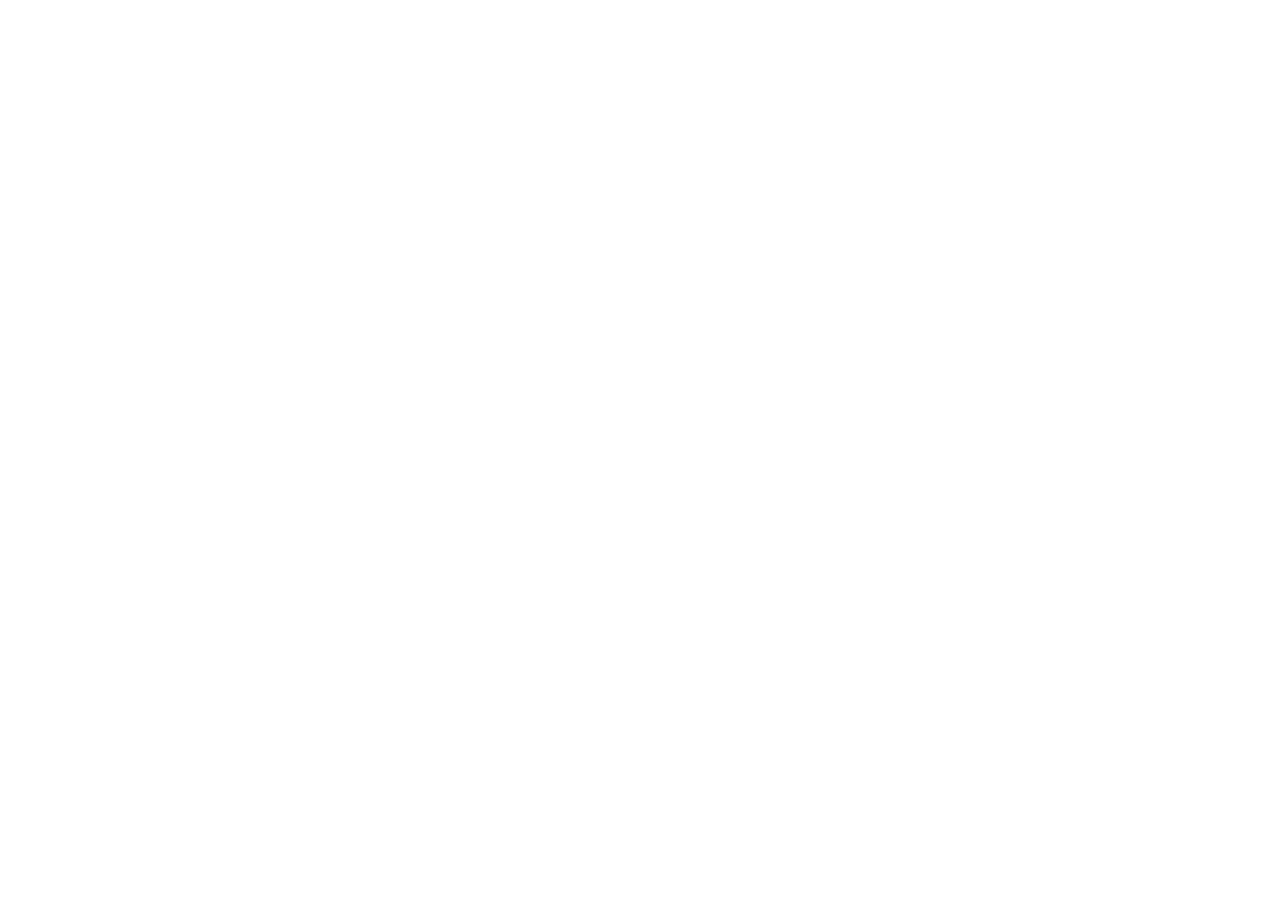
==== commit 94b18355: "Add Detention Shield app (Base44 + Vite + React) Replace the static site on this branch with the Det" ====
--- a/index.html
+++ b/index.html
@@ -1,978 +1,19 @@
-<!DOCTYPE html>
+<!doctype html>
 <html lang="en">
-<head>
-<meta charset="UTF-8">
-<meta name="viewport" content="width=device-width, initial-scale=1, viewport-fit=cover">
-<title>Balviora — The Beginning of Natural Wellness, Rooted in the Black Sea</title>
-<meta name="description" content="Balviora is a premium natural wellness company. It begins with Black Sea Balance — small-batch, laboratory-tested pine, chestnut, and wildflower honey from the ancient forests of the Eastern Black Sea. Nature, transparency, and modern science, in one growing ecosystem.">
-<meta name="keywords" content="Balviora, Black Sea Balance, premium honey, natural wellness, apitherapy, pine honey, chestnut honey, wildflower honey, propolis, royal jelly, bee pollen, bee bread, apilarnil, wellness ecosystem, Eastern Black Sea">
-<meta name="author" content="Balviora">
-<meta name="robots" content="index, follow, max-image-preview:large">
-<link rel="canonical" href="https://ferhanincegumus.github.io/desktop-tutorial/">
-
-<!-- Open Graph -->
-<meta property="og:type" content="website">
-<meta property="og:site_name" content="Balviora">
-<meta property="og:title" content="Balviora — The Beginning of Natural Wellness">
-<meta property="og:description" content="Discover Black Sea Balance, the first collection from Balviora — a natural wellness company built on nature, transparency, and modern science. Honey is only the first chapter.">
-<meta property="og:url" content="https://ferhanincegumus.github.io/desktop-tutorial/">
-<meta property="og:image" content="https://ferhanincegumus.github.io/desktop-tutorial/assets/og-cover.svg">
-<meta property="og:image:alt" content="Balviora — Black Sea Balance collection">
-<meta property="og:locale" content="en_US">
-
-<!-- Twitter -->
-<meta name="twitter:card" content="summary_large_image">
-<meta name="twitter:title" content="Balviora — The Beginning of Natural Wellness">
-<meta name="twitter:description" content="The beginning of a natural wellness ecosystem, starting with Black Sea Balance.">
-<meta name="twitter:image" content="https://ferhanincegumus.github.io/desktop-tutorial/assets/og-cover.svg">
-
-<meta name="theme-color" content="#14201C" media="(prefers-color-scheme: dark)">
-<meta name="theme-color" content="#FAF7F0" media="(prefers-color-scheme: light)">
-<link rel="icon" type="image/svg+xml" href="assets/favicon.svg">
-<link rel="apple-touch-icon" href="assets/favicon.svg">
-<link rel="manifest" href="site.webmanifest">
-
-<link rel="preconnect" href="https://fonts.googleapis.com">
-<link rel="preconnect" href="https://fonts.gstatic.com" crossorigin>
-<link rel="preload" as="style" href="https://fonts.googleapis.com/css2?family=Fraunces:ital,opsz,wght@0,9..144,300;0,9..144,400;0,9..144,500;0,9..144,600;1,9..144,400;1,9..144,500&family=Inter:wght@300;400;500;600&display=swap">
-<link href="https://fonts.googleapis.com/css2?family=Fraunces:ital,opsz,wght@0,9..144,300;0,9..144,400;0,9..144,500;0,9..144,600;1,9..144,400;1,9..144,500&family=Inter:wght@300;400;500;600&display=swap" rel="stylesheet">
-<link rel="stylesheet" href="css/styles.css">
-
-<!-- ============================================================
-     ANALYTICS & CONSENT MODE — placeholders (privacy-first).
-     No third-party scripts load until consent is granted.
-     Wire real IDs where marked, then enable in js/main.js.
-     - GA4:              G-XXXXXXXXXX
-     - Google Tag Mgr:   GTM-XXXXXXX
-     - Meta Pixel:       XXXXXXXXXXXXXXX
-     - Pinterest Tag:    XXXXXXXXXXXXX
-     - TikTok Pixel:     XXXXXXXXXXXXXXXXXXXX
-     - Microsoft Clarity: XXXXXXXXXX
-     Consent Mode v2 defaults to "denied" until the banner is accepted.
-     ============================================================ -->
-
-<!-- Structured Data: Organization -->
-<script type="application/ld+json">
-{
-  "@context": "https://schema.org",
-  "@type": "Organization",
-  "name": "Balviora",
-  "url": "https://ferhanincegumus.github.io/desktop-tutorial/",
-  "logo": "https://ferhanincegumus.github.io/desktop-tutorial/assets/favicon.svg",
-  "description": "Balviora is a premium natural wellness company inspired by nature, backed by transparency and modern science, beginning its journey with small-batch bee products from the Eastern Black Sea.",
-  "foundingDate": "2025",
-  "brand": { "@type": "Brand", "name": "Balviora" },
-  "areaServed": "Worldwide",
-  "sameAs": [
-    "https://www.instagram.com/balviora",
-    "https://www.linkedin.com/company/balviora"
-  ],
-  "contactPoint": {
-    "@type": "ContactPoint",
-    "contactType": "customer support",
-    "email": "hello@balviora.com",
-    "availableLanguage": ["English"]
-  }
-}
-</script>
-
-<!-- Structured Data: WebSite + Breadcrumb -->
-<script type="application/ld+json">
-{
-  "@context": "https://schema.org",
-  "@type": "WebSite",
-  "name": "Balviora",
-  "url": "https://ferhanincegumus.github.io/desktop-tutorial/",
-  "publisher": { "@type": "Organization", "name": "Balviora" }
-}
-</script>
-<script type="application/ld+json">
-{
-  "@context": "https://schema.org",
-  "@type": "BreadcrumbList",
-  "itemListElement": [
-    { "@type": "ListItem", "position": 1, "name": "Home", "item": "https://ferhanincegumus.github.io/desktop-tutorial/" },
-    { "@type": "ListItem", "position": 2, "name": "Black Sea Balance", "item": "https://ferhanincegumus.github.io/desktop-tutorial/#products" }
-  ]
-}
-</script>
-
-<!-- Structured Data: Product placeholders (Black Sea Balance) -->
-<script type="application/ld+json">
-{
-  "@context": "https://schema.org",
-  "@type": "ItemList",
-  "name": "Black Sea Balance",
-  "description": "The first collection from Balviora: three small-batch honeys from the Eastern Black Sea.",
-  "itemListElement": [
-    {
-      "@type": "Product",
-      "position": 1,
-      "name": "Black Sea Pine Honey",
-      "category": "Honey",
-      "brand": { "@type": "Brand", "name": "Balviora" },
-      "description": "Rare forest honeydew honey with a resinous, mineral character. Small-batch and laboratory-tested.",
-      "offers": { "@type": "Offer", "availability": "https://schema.org/PreOrder", "priceCurrency": "USD", "price": "0.00" }
-    },
-    {
-      "@type": "Product",
-      "position": 2,
-      "name": "Black Sea Chestnut Honey",
-      "category": "Honey",
-      "brand": { "@type": "Brand", "name": "Balviora" },
-      "description": "Bold, aromatic monofloral honey from Black Sea chestnut forests. Small-batch and laboratory-tested.",
-      "offers": { "@type": "Offer", "availability": "https://schema.org/PreOrder", "priceCurrency": "USD", "price": "0.00" }
-    },
-    {
-      "@type": "Product",
-      "position": 3,
-      "name": "Black Sea Wildflower Honey",
-      "category": "Honey",
-      "brand": { "@type": "Brand", "name": "Balviora" },
-      "description": "A living record of a single meadow season — delicate, floral, and layered. Small-batch and laboratory-tested.",
-      "offers": { "@type": "Offer", "availability": "https://schema.org/PreOrder", "priceCurrency": "USD", "price": "0.00" }
-    }
-  ]
-}
-</script>
-
-<!-- Structured Data: FAQ -->
-<script type="application/ld+json">
-{
-  "@context": "https://schema.org",
-  "@type": "FAQPage",
-  "mainEntity": [
-    {
-      "@type": "Question",
-      "name": "What is Balviora?",
-      "acceptedAnswer": { "@type": "Answer", "text": "Balviora is a premium natural wellness company inspired by nature and backed by transparency and modern science. It begins with small-batch bee products from the Eastern Black Sea and grows into a wider natural wellness ecosystem." }
-    },
-    {
-      "@type": "Question",
-      "name": "What is the Black Sea Balance collection?",
-      "acceptedAnswer": { "@type": "Answer", "text": "Black Sea Balance is Balviora's first collection: three small-batch, laboratory-tested honeys — pine, chestnut, and wildflower — harvested in the ancient forests of the Eastern Black Sea." }
-    },
-    {
-      "@type": "Question",
-      "name": "How is Balviora's honey sourced and tested?",
-      "acceptedAnswer": { "@type": "Answer", "text": "Every harvest is small-batch, fully traceable to its forest of origin, and independently laboratory-tested. We practice responsible beekeeping and publish transparent sourcing information." }
-    },
-    {
-      "@type": "Question",
-      "name": "Does Balviora make medical or health claims?",
-      "acceptedAnswer": { "@type": "Answer", "text": "No. Balviora shares the traditional uses and naturally occurring compounds of bee products for educational purposes only. Our products are foods, not medicines, and are not intended to diagnose, treat, cure, or prevent any disease." }
-    },
-    {
-      "@type": "Question",
-      "name": "What is coming after honey?",
-      "acceptedAnswer": { "@type": "Answer", "text": "Honey is the first chapter. Balviora is building toward royal jelly, propolis, bee pollen, bee bread, apilarnil, functional foods, supplements, education, community, and digital wellness tools — a complete natural wellness ecosystem." }
-    }
-  ]
-}
-</script>
-</head>
-<body>
-
-<a class="skip-link" href="#main">Skip to content</a>
-
-<!-- ============================ HEADER / NAV ============================ -->
-<header class="site-header" id="site-header" data-header>
-  <div class="wrap header-inner">
-    <a class="brand" href="#top" aria-label="Balviora — home">
-      <svg class="brand-mark" width="26" height="26" viewBox="0 0 40 40" aria-hidden="true" focusable="false">
-        <path d="M20 2 34.6 10.6 34.6 27.4 20 36 5.4 27.4 5.4 10.6Z" fill="none" stroke="currentColor" stroke-width="1.6"/>
-        <path d="M20 11 27 15 27 23 20 27 13 23 13 15Z" fill="currentColor" opacity="0.9"/>
-      </svg>
-      <span class="brand-word">Balviora</span>
-    </a>
-
-    <nav class="primary-nav" aria-label="Primary">
-      <ul>
-        <li><a href="#products" data-nav>Products</a></li>
-        <li><a href="#science" data-nav>Science</a></li>
-        <li><a href="#origin" data-nav>Origin</a></li>
-        <li><a href="#journal" data-nav>Journal</a></li>
-        <li><a href="#about" data-nav>About</a></li>
-        <li><a href="#community" data-nav>Community</a></li>
-      </ul>
-    </nav>
-
-    <div class="header-actions">
-      <a class="btn btn-solid btn-sm" href="#waitlist">Join the waitlist</a>
-      <button class="nav-toggle" aria-label="Open menu" aria-expanded="false" aria-controls="mobile-menu" data-nav-toggle>
-        <span></span><span></span><span></span>
-      </button>
-    </div>
-  </div>
-
-  <!-- reading progress -->
-  <div class="scroll-progress" data-progress aria-hidden="true"><span></span></div>
-</header>
-
-<!-- mobile drawer -->
-<div class="mobile-menu" id="mobile-menu" data-mobile-menu hidden>
-  <nav aria-label="Mobile">
-    <a href="#products" data-nav-close>Products</a>
-    <a href="#science" data-nav-close>Science</a>
-    <a href="#ecosystem" data-nav-close>Ecosystem</a>
-    <a href="#origin" data-nav-close>Origin</a>
-    <a href="#journal" data-nav-close>Journal</a>
-    <a href="#about" data-nav-close>About</a>
-    <a href="#community" data-nav-close>Community</a>
-    <a class="btn btn-solid" href="#waitlist" data-nav-close>Join the waitlist</a>
-  </nav>
-</div>
-
-<main id="main">
-<span id="top"></span>
-
-<!-- ================================ HERO ================================ -->
-<section class="hero" aria-labelledby="hero-title">
-  <div class="hero-bg" aria-hidden="true">
-    <div class="hero-layer hero-forest" data-parallax="0.12"></div>
-    <div class="hero-layer hero-haze" data-parallax="0.28"></div>
-    <div class="hero-grain"></div>
-    <svg class="hero-comb" viewBox="0 0 800 600" preserveAspectRatio="xMidYMid slice" data-parallax="0.06">
-      <defs>
-        <pattern id="comb" width="56" height="96" patternUnits="userSpaceOnUse" patternTransform="scale(1.4)">
-          <path d="M28 0 56 16 56 48 28 64 0 48 0 16Z M28 64 56 80 56 112 28 128 0 112 0 80Z" fill="none" stroke="#E7C066" stroke-width="0.8"/>
-        </pattern>
-      </defs>
-      <rect width="800" height="600" fill="url(#comb)"/>
-    </svg>
-  </div>
-
-  <div class="wrap hero-inner">
-    <p class="eyebrow reveal" data-reveal>Balviora · Est. in nature</p>
-    <h1 class="hero-title reveal" id="hero-title" data-reveal>
-      The beginning of<br><em>natural wellness.</em>
-    </h1>
-    <p class="hero-sub reveal" data-reveal>
-      A premium wellness company rooted in the ancient forests of the Eastern Black Sea —
-      built on nature, transparency, and modern science. It begins with honey.
-      It becomes something far larger.
-    </p>
-    <div class="hero-cta reveal" data-reveal>
-      <a class="btn btn-solid btn-lg" href="#products">Discover Black Sea Balance</a>
-      <a class="btn btn-ghost btn-lg" href="#about">Why we exist <span aria-hidden="true">→</span></a>
-    </div>
-
-    <div class="hero-collection reveal" data-reveal>
-      <span class="hair"></span>
-      <p>First Collection — <strong>Black Sea Balance</strong> · Pine · Chestnut · Wildflower</p>
-    </div>
-  </div>
-
-  <a class="hero-scroll" href="#trust" aria-label="Scroll to explore">
-    <span>Explore</span>
-    <span class="hero-scroll-line" aria-hidden="true"></span>
-  </a>
-</section>
-
-<!-- =========================== TRUST LAYER =========================== -->
-<section class="trust" id="trust" aria-label="Our standards">
-  <div class="wrap">
-    <div class="trust-marquee" data-reveal>
-      <ul class="trust-track">
-        <li>Small Batch</li><li aria-hidden="true">·</li>
-        <li>Laboratory Tested</li><li aria-hidden="true">·</li>
-        <li>Third-Party Verified</li><li aria-hidden="true">·</li>
-        <li>100% Traceable</li><li aria-hidden="true">·</li>
-        <li>Eastern Black Sea Origin</li><li aria-hidden="true">·</li>
-        <li>Responsible Beekeeping</li><li aria-hidden="true">·</li>
-        <li>Transparent Sourcing</li><li aria-hidden="true">·</li>
-      </ul>
-      <ul class="trust-track" aria-hidden="true">
-        <li>Small Batch</li><li>·</li>
-        <li>Laboratory Tested</li><li>·</li>
-        <li>Third-Party Verified</li><li>·</li>
-        <li>100% Traceable</li><li>·</li>
-        <li>Eastern Black Sea Origin</li><li>·</li>
-        <li>Responsible Beekeeping</li><li>·</li>
-        <li>Transparent Sourcing</li><li>·</li>
-      </ul>
-    </div>
-
-    <div class="trust-grid">
-      <article class="trust-card" data-reveal>
-        <span class="trust-num" data-count="12" data-suffix="">0</span>
-        <p class="trust-label">Independent lab markers checked per harvest</p>
-      </article>
-      <article class="trust-card" data-reveal>
-        <span class="trust-num" data-count="100" data-suffix="%">0</span>
-        <p class="trust-label">Traceable to a single forest of origin</p>
-      </article>
-      <article class="trust-card" data-reveal>
-        <span class="trust-num" data-count="3" data-suffix="">0</span>
-        <p class="trust-label">Small-batch honeys in the first collection</p>
-      </article>
-      <article class="trust-card" data-reveal>
-        <span class="trust-num" data-count="0" data-suffix="" data-word="Zero">Zero</span>
-        <p class="trust-label">Additives, blends, or heat pasteurization</p>
-      </article>
-    </div>
-  </div>
-</section>
-
-<!-- ============================ THE STORY ============================ -->
-<section class="story section" id="about" aria-labelledby="story-title">
-  <div class="wrap grid-2">
-    <div class="story-copy">
-      <p class="eyebrow" data-reveal>Why Balviora exists</p>
-      <h2 class="section-title" id="story-title" data-reveal>
-        We didn't set out to sell honey. We set out to earn your trust in nature.
-      </h2>
-      <div class="prose" data-reveal>
-        <p>
-          For generations, the forests of the Eastern Black Sea have offered quiet, extraordinary things —
-          gathered slowly, by hand, by people who understand that patience is the price of purity.
-        </p>
-        <p>
-          Balviora exists to carry that inheritance into the modern world without diluting it:
-          <strong>ancient wisdom, held to the standard of modern science.</strong>
-          Every jar is small-batch, laboratory-tested, and traceable to the forest it came from —
-          because trust is not a marketing claim. It's a chain of evidence.
-        </p>
-        <p>
-          Honey is where we begin. It is not where we end.
-        </p>
-      </div>
-      <a class="link-underline" href="#ecosystem" data-reveal>See where this is going →</a>
-    </div>
-
-    <div class="story-pillars" data-reveal>
-      <div class="pillar">
-        <span class="pillar-k">01</span>
-        <h3>Mission</h3>
-        <p>To make the honest gifts of nature accessible, verifiable, and beautifully considered — one small harvest at a time.</p>
-      </div>
-      <div class="pillar">
-        <span class="pillar-k">02</span>
-        <h3>Vision</h3>
-        <p>To become one of the world's most trusted natural wellness brands — an ecosystem, not a product.</p>
-      </div>
-      <div class="pillar">
-        <span class="pillar-k">03</span>
-        <h3>Method</h3>
-        <p>Nature provides. Science verifies. Transparency proves it. Nothing reaches you unexamined.</p>
-      </div>
-    </div>
-  </div>
-</section>
-
-<!-- ======================= THE BLACK SEA JOURNEY ======================= -->
-<section class="journey section-dark" aria-labelledby="journey-title">
-  <div class="wrap">
-    <header class="section-head center">
-      <p class="eyebrow" data-reveal>From forest to you</p>
-      <h2 class="section-title" id="journey-title" data-reveal>The Black Sea journey</h2>
-      <p class="section-lede" data-reveal>Six deliberate steps. Nothing rushed, nothing hidden. Follow a single harvest from the tree line to your table.</p>
-    </header>
-
-    <ol class="timeline" data-timeline>
-      <li class="tl-step" data-reveal>
-        <span class="tl-dot" aria-hidden="true"></span>
-        <span class="tl-index">01</span>
-        <h3>Forest</h3>
-        <p>Protected, biodiverse woodland at altitude. The bees choose the source; we choose the forest.</p>
-      </li>
-      <li class="tl-step" data-reveal>
-        <span class="tl-dot" aria-hidden="true"></span>
-        <span class="tl-index">02</span>
-        <h3>Hive</h3>
-        <p>Responsibly kept colonies, never over-harvested. The health of the hive comes before the yield.</p>
-      </li>
-      <li class="tl-step" data-reveal>
-        <span class="tl-dot" aria-hidden="true"></span>
-        <span class="tl-index">03</span>
-        <h3>Harvest</h3>
-        <p>Small batches, gathered by hand at the right moment — raw, unheated, unblended.</p>
-      </li>
-      <li class="tl-step" data-reveal>
-        <span class="tl-dot" aria-hidden="true"></span>
-        <span class="tl-index">04</span>
-        <h3>Laboratory</h3>
-        <p>Independent testing for purity and authenticity. Each batch earns its place with evidence.</p>
-      </li>
-      <li class="tl-step" data-reveal>
-        <span class="tl-dot" aria-hidden="true"></span>
-        <span class="tl-index">05</span>
-        <h3>Packaging</h3>
-        <p>Considered, low-waste, and honest. Every label carries its batch and its origin.</p>
-      </li>
-      <li class="tl-step" data-reveal>
-        <span class="tl-dot" aria-hidden="true"></span>
-        <span class="tl-index">06</span>
-        <h3>You</h3>
-        <p>A jar you can trace, verify, and trust — the first thread of a much larger story.</p>
-      </li>
-      <span class="tl-progress" data-timeline-progress aria-hidden="true"></span>
-    </ol>
-  </div>
-</section>
-
-<!-- ========================= WHY BEE WELLNESS ========================= -->
-<section class="bee section" id="science" aria-labelledby="bee-title">
-  <div class="wrap">
-    <header class="section-head">
-      <p class="eyebrow" data-reveal>An education, not a sales pitch</p>
-      <h2 class="section-title" id="bee-title" data-reveal>Why bee wellness?</h2>
-      <p class="section-lede" data-reveal>
-        The hive produces a remarkable family of natural substances, each used for centuries across
-        traditional practice. We share what they are and how they've been used — nothing more, and never as medical advice.
-      </p>
-    </header>
-
-    <div class="bee-grid">
-      <article class="bee-card" data-reveal>
-        <h3>Honey</h3>
-        <p>Raw floral and forest honeys, rich in naturally occurring enzymes and antioxidants. The oldest sweetener known to us — and the first Balviora chapter.</p>
-      </article>
-      <article class="bee-card" data-reveal>
-        <h3>Royal Jelly</h3>
-        <p>The nutrient-dense secretion that nourishes the queen. Traditionally prized as a concentrated vitality food.</p>
-      </article>
-      <article class="bee-card" data-reveal>
-        <h3>Propolis</h3>
-        <p>The resinous "hive shield" bees gather from tree buds. Traditionally used for its protective, cleansing associations.</p>
-      </article>
-      <article class="bee-card" data-reveal>
-        <h3>Bee Pollen</h3>
-        <p>Flower pollen packed into golden granules — a traditional source of plant protein, vitamins, and minerals.</p>
-      </article>
-      <article class="bee-card" data-reveal>
-        <h3>Bee Bread</h3>
-        <p>Fermented pollen stored in the comb. A rare, complex food long valued in traditional apitherapy.</p>
-      </article>
-      <article class="bee-card" data-reveal>
-        <h3>Apilarnil</h3>
-        <p>A traditional drone-brood preparation from Eastern European practice, historically used as a vitality tonic.</p>
-      </article>
-    </div>
-    <p class="fine-note" data-reveal>These descriptions reflect traditional use and are provided for education only. Balviora products are foods, not medicines, and are not intended to diagnose, treat, cure, or prevent any disease.</p>
-  </div>
-</section>
-
-<!-- ==================== SCIENCE & ACTIVE COMPOUNDS ==================== -->
-<section class="compounds section-tint" aria-labelledby="comp-title">
-  <div class="wrap grid-2 grid-2--wide">
-    <div>
-      <p class="eyebrow" data-reveal>What nature puts inside</p>
-      <h2 class="section-title" id="comp-title" data-reveal>The science, without the noise</h2>
-      <p class="prose" data-reveal>
-        Raw bee products naturally contain a spectrum of bioactive compounds. We measure and respect them —
-        we don't exaggerate them. Here is the honest chemistry of the hive.
-      </p>
-      <ul class="compound-list" data-reveal>
-        <li><strong>Polyphenols</strong><span>Plant-derived compounds studied for antioxidant behaviour.</span></li>
-        <li><strong>Flavonoids</strong><span>A polyphenol subclass giving many honeys their character.</span></li>
-        <li><strong>Enzymes</strong><span>Naturally present in raw, unheated honey.</span></li>
-        <li><strong>Antioxidants</strong><span>Naturally occurring molecules that vary by floral source.</span></li>
-        <li><strong>Bioactive compounds</strong><span>The wider, source-specific fingerprint of each forest.</span></li>
-      </ul>
-    </div>
-
-    <figure class="compound-figure" data-reveal aria-label="Illustrative composition of raw forest honey">
-      <div class="ring-chart" data-ring>
-        <svg viewBox="0 0 200 200" role="img" aria-label="Illustrative breakdown of naturally occurring components in raw honey">
-          <circle class="ring-bg" cx="100" cy="100" r="80" />
-          <circle class="ring-seg seg-1" cx="100" cy="100" r="80" />
-          <circle class="ring-seg seg-2" cx="100" cy="100" r="80" />
-          <circle class="ring-seg seg-3" cx="100" cy="100" r="80" />
-          <circle class="ring-seg seg-4" cx="100" cy="100" r="80" />
-        </svg>
-        <div class="ring-center">
-          <span>Raw</span>
-          <strong>Forest Honey</strong>
-        </div>
-      </div>
-      <figcaption class="ring-legend">
-        <span><i class="k1"></i>Natural sugars &amp; water</span>
-        <span><i class="k2"></i>Enzymes</span>
-        <span><i class="k3"></i>Polyphenols &amp; flavonoids</span>
-        <span><i class="k4"></i>Minerals &amp; trace elements</span>
-      </figcaption>
-      <p class="fine-note">Illustrative only. Exact composition varies by floral source, season, and forest.</p>
-    </figure>
-  </div>
-</section>
-
-<!-- ========================= PRODUCT ECOSYSTEM ========================= -->
-<section class="ecosystem section-dark" id="ecosystem" aria-labelledby="eco-title">
-  <div class="wrap">
-    <header class="section-head center">
-      <p class="eyebrow" data-reveal>This is only the beginning</p>
-      <h2 class="section-title" id="eco-title" data-reveal>One hive. A whole ecosystem ahead.</h2>
-      <p class="section-lede" data-reveal>Balviora is architected to grow — from a single collection of honey into a complete natural wellness ecosystem. Here's the path.</p>
-    </header>
-
-    <ol class="eco-flow" aria-label="Balviora's growth path">
-      <li class="eco-node is-live" data-reveal><span class="eco-tag">Now</span>Honey</li>
-      <li class="eco-node" data-reveal>Bee Products</li>
-      <li class="eco-node" data-reveal>Functional Foods</li>
-      <li class="eco-node" data-reveal>Supplements</li>
-      <li class="eco-node" data-reveal>Education</li>
-      <li class="eco-node" data-reveal>Community</li>
-      <li class="eco-node" data-reveal>Digital Wellness</li>
-      <li class="eco-node" data-reveal>Membership</li>
-      <li class="eco-node" data-reveal><span class="eco-tag">Future</span>AI Wellness</li>
-    </ol>
-    <p class="eco-foot" data-reveal>You're not discovering a honey shop. You're arriving at chapter one.</p>
-  </div>
-</section>
-
-<!-- ===================== PRODUCTS / COLLECTION ===================== -->
-<section class="products section" id="products" aria-labelledby="prod-title">
-  <div class="wrap">
-    <header class="section-head">
-      <p class="eyebrow" data-reveal>First Collection</p>
-      <h2 class="section-title" id="prod-title" data-reveal>Black Sea Balance</h2>
-      <p class="section-lede" data-reveal>Three honeys, three forests, one philosophy. Each is a small-batch, single-origin expression of a Black Sea season — released only while the harvest lasts.</p>
-    </header>
-
-    <div class="product-grid">
-      <article class="product-card" data-reveal>
-        <div class="product-visual pv-pine" aria-hidden="true">
-          <div class="product-jar"><span class="jar-body"></span><span class="jar-lid"></span></div>
-        </div>
-        <div class="product-body">
-          <span class="product-kicker">Forest honeydew · Rare</span>
-          <h3>Pine Honey</h3>
-          <p>Dark, resinous, and mineral. A slow forest honeydew with a savoury depth that lingers — the connoisseur's honey.</p>
-          <ul class="product-meta">
-            <li>Notes: resin · malt · pine forest</li>
-            <li>Origin: high-altitude conifer woodland</li>
-          </ul>
-          <div class="product-foot">
-            <span class="product-status">Founding release</span>
-            <a class="link-underline" href="#waitlist">Reserve →</a>
-          </div>
-        </div>
-      </article>
-
-      <article class="product-card" data-reveal>
-        <div class="product-visual pv-chestnut" aria-hidden="true">
-          <div class="product-jar"><span class="jar-body"></span><span class="jar-lid"></span></div>
-        </div>
-        <div class="product-body">
-          <span class="product-kicker">Monofloral · Bold</span>
-          <h3>Chestnut Honey</h3>
-          <p>Amber and assertive, with a distinctive bittersweet finish. Aromatic, characterful, unmistakably Black Sea.</p>
-          <ul class="product-meta">
-            <li>Notes: woody · bittersweet · warm spice</li>
-            <li>Origin: ancient chestnut forests</li>
-          </ul>
-          <div class="product-foot">
-            <span class="product-status">Founding release</span>
-            <a class="link-underline" href="#waitlist">Reserve →</a>
-          </div>
-        </div>
-      </article>
-
-      <article class="product-card" data-reveal>
-        <div class="product-visual pv-wild" aria-hidden="true">
-          <div class="product-jar"><span class="jar-body"></span><span class="jar-lid"></span></div>
-        </div>
-        <div class="product-body">
-          <span class="product-kicker">Polyfloral · Delicate</span>
-          <h3>Wildflower Honey</h3>
-          <p>A living record of a single meadow season — floral, layered, and gently shifting from one harvest to the next.</p>
-          <ul class="product-meta">
-            <li>Notes: blossom · citrus peel · fresh hay</li>
-            <li>Origin: mountain meadows &amp; forest edges</li>
-          </ul>
-          <div class="product-foot">
-            <span class="product-status">Founding release</span>
-            <a class="link-underline" href="#waitlist">Reserve →</a>
-          </div>
-        </div>
-      </article>
-    </div>
-  </div>
-</section>
-
-<!-- ======================= INGREDIENT EXPLORER ======================= -->
-<section class="explorer section-tint" aria-labelledby="explore-title">
-  <div class="wrap">
-    <header class="section-head center">
-      <p class="eyebrow" data-reveal>Go deeper</p>
-      <h2 class="section-title" id="explore-title" data-reveal>Ingredient explorer</h2>
-      <p class="section-lede" data-reveal>Select an ingredient to reveal its origin, harvest, traditional use, and the honest science behind it.</p>
-    </header>
-
-    <div class="explorer-shell" data-explorer>
-      <div class="explorer-tabs" role="tablist" aria-label="Ingredients">
-        <button role="tab" id="tab-pine" aria-controls="panel-pine" aria-selected="true" class="is-active" data-explorer-tab="pine">Pine Honey</button>
-        <button role="tab" id="tab-chestnut" aria-controls="panel-chestnut" aria-selected="false" data-explorer-tab="chestnut">Chestnut Honey</button>
-        <button role="tab" id="tab-wild" aria-controls="panel-wild" aria-selected="false" data-explorer-tab="wild">Wildflower Honey</button>
-        <button role="tab" id="tab-propolis" aria-controls="panel-propolis" aria-selected="false" data-explorer-tab="propolis">Propolis</button>
-        <button role="tab" id="tab-pollen" aria-controls="panel-pollen" aria-selected="false" data-explorer-tab="pollen">Bee Pollen</button>
-      </div>
-
-      <div class="explorer-panels">
-        <div role="tabpanel" id="panel-pine" aria-labelledby="tab-pine" class="explorer-panel is-active" data-explorer-panel="pine">
-          <div class="ex-facet"><span>Origin</span><p>High-altitude conifer forests of the Eastern Black Sea.</p></div>
-          <div class="ex-facet"><span>Harvest</span><p>Late season, small-batch, gathered raw and unheated.</p></div>
-          <div class="ex-facet"><span>Traditional use</span><p>Long valued across the region as a warming, robust daily honey.</p></div>
-          <div class="ex-facet"><span>Science</span><p>Honeydew honeys are studied for their comparatively high mineral and antioxidant content.</p></div>
-          <div class="ex-facet"><span>Did you know</span><p>Pine honey isn't made from flowers at all — it begins with forest honeydew.</p></div>
-        </div>
-        <div role="tabpanel" id="panel-chestnut" aria-labelledby="tab-chestnut" class="explorer-panel" data-explorer-panel="chestnut" hidden>
-          <div class="ex-facet"><span>Origin</span><p>Ancient sweet-chestnut forests along the Black Sea slopes.</p></div>
-          <div class="ex-facet"><span>Harvest</span><p>Peak bloom, single-origin, never blended.</p></div>
-          <div class="ex-facet"><span>Traditional use</span><p>Prized regionally for its bold, characterful profile.</p></div>
-          <div class="ex-facet"><span>Science</span><p>Chestnut honey is noted in research for a distinctive polyphenol signature.</p></div>
-          <div class="ex-facet"><span>Did you know</span><p>Its bittersweet edge is the mark of authenticity, not a flaw.</p></div>
-        </div>
-        <div role="tabpanel" id="panel-wild" aria-labelledby="tab-wild" class="explorer-panel" data-explorer-panel="wild" hidden>
-          <div class="ex-facet"><span>Origin</span><p>Mountain meadows and forest edges, rich in wild blossom.</p></div>
-          <div class="ex-facet"><span>Harvest</span><p>A single meadow season, captured batch by batch.</p></div>
-          <div class="ex-facet"><span>Traditional use</span><p>The everyday table honey of Black Sea households.</p></div>
-          <div class="ex-facet"><span>Science</span><p>Polyfloral honeys carry a broad, ever-shifting antioxidant spectrum.</p></div>
-          <div class="ex-facet"><span>Did you know</span><p>No two wildflower harvests taste exactly alike.</p></div>
-        </div>
-        <div role="tabpanel" id="panel-propolis" aria-labelledby="tab-propolis" class="explorer-panel" data-explorer-panel="propolis" hidden>
-          <div class="ex-facet"><span>Origin</span><p>Tree-bud resins gathered by bees to protect the hive.</p></div>
-          <div class="ex-facet"><span>Harvest</span><p>Collected sparingly, with the colony's health first.</p></div>
-          <div class="ex-facet"><span>Traditional use</span><p>The "hive shield" — a cornerstone of traditional apitherapy.</p></div>
-          <div class="ex-facet"><span>Science</span><p>Among the most polyphenol-rich of all bee products.</p></div>
-          <div class="ex-facet"><span>Did you know</span><p>Propolis coming soon — a future Balviora chapter.</p></div>
-        </div>
-        <div role="tabpanel" id="panel-pollen" aria-labelledby="tab-pollen" class="explorer-panel" data-explorer-panel="pollen" hidden>
-          <div class="ex-facet"><span>Origin</span><p>Flower pollen packed by bees into golden granules.</p></div>
-          <div class="ex-facet"><span>Harvest</span><p>Gathered gently, dried with care, never over-collected.</p></div>
-          <div class="ex-facet"><span>Traditional use</span><p>A traditional source of plant protein and micronutrients.</p></div>
-          <div class="ex-facet"><span>Science</span><p>Contains a naturally broad amino-acid and vitamin profile.</p></div>
-          <div class="ex-facet"><span>Did you know</span><p>Each granule is a tiny archive of the surrounding flora.</p></div>
-        </div>
-      </div>
-    </div>
-  </div>
-</section>
-
-<!-- ========================= WELLNESS QUIZ ========================= -->
-<section class="quiz section" id="quiz" aria-labelledby="quiz-title">
-  <div class="wrap quiz-wrap">
-    <header class="section-head center">
-      <p class="eyebrow" data-reveal>Two minutes, one recommendation</p>
-      <h2 class="section-title" id="quiz-title" data-reveal>Which bee product fits your lifestyle?</h2>
-    </header>
-
-    <div class="quiz-card" data-quiz data-reveal>
-      <!-- steps injected/toggled by JS; static fallback below -->
-      <form data-quiz-form novalidate>
-        <div class="quiz-step is-active" data-quiz-step="0">
-          <p class="quiz-progress-label"><span data-quiz-count>Question 1 of 3</span></p>
-          <h3 class="quiz-q">What are you drawn to most right now?</h3>
-          <div class="quiz-options" role="group" aria-label="What are you drawn to most right now?">
-            <button type="button" class="quiz-option" data-value="pine">Depth &amp; robustness</button>
-            <button type="button" class="quiz-option" data-value="chestnut">Bold &amp; characterful</button>
-            <button type="button" class="quiz-option" data-value="wild">Gentle &amp; everyday</button>
-          </div>
-        </div>
-
-        <div class="quiz-step" data-quiz-step="1" hidden>
-          <p class="quiz-progress-label"><span data-quiz-count>Question 2 of 3</span></p>
-          <h3 class="quiz-q">When do you reach for wellness rituals?</h3>
-          <div class="quiz-options" role="group" aria-label="When do you reach for wellness rituals?">
-            <button type="button" class="quiz-option" data-value="pine">Cold mornings &amp; recovery</button>
-            <button type="button" class="quiz-option" data-value="chestnut">Focused, demanding days</button>
-            <button type="button" class="quiz-option" data-value="wild">A calm, daily moment</button>
-          </div>
-        </div>
-
-        <div class="quiz-step" data-quiz-step="2" hidden>
-          <p class="quiz-progress-label"><span data-quiz-count>Question 3 of 3</span></p>
-          <h3 class="quiz-q">How do you like your flavour?</h3>
-          <div class="quiz-options" role="group" aria-label="How do you like your flavour?">
-            <button type="button" class="quiz-option" data-value="pine">Savoury &amp; complex</button>
-            <button type="button" class="quiz-option" data-value="chestnut">Intense &amp; memorable</button>
-            <button type="button" class="quiz-option" data-value="wild">Light &amp; floral</button>
-          </div>
-        </div>
-
-        <div class="quiz-step quiz-result" data-quiz-step="result" hidden>
-          <p class="quiz-progress-label">Your match</p>
-          <h3 class="quiz-q" data-quiz-result-title>Black Sea Pine Honey</h3>
-          <p class="quiz-result-copy" data-quiz-result-copy>A robust, mineral forest honey for depth-seekers.</p>
-          <div class="quiz-capture">
-            <label for="quiz-email">Send my recommendation &amp; founding access</label>
-            <div class="field-row">
-              <input type="email" id="quiz-email" name="quiz-email" inputmode="email" autocomplete="email" placeholder="you@example.com" required>
-              <button type="submit" class="btn btn-solid">Send it</button>
-            </div>
-            <p class="field-note" data-quiz-msg role="status" aria-live="polite"></p>
-          </div>
-          <button type="button" class="link-underline quiz-restart" data-quiz-restart>Start over</button>
-        </div>
-      </form>
-
-      <div class="quiz-track" aria-hidden="true"><span data-quiz-bar></span></div>
-    </div>
-  </div>
-</section>
-
-<!-- ====================== WHY EASTERN BLACK SEA ====================== -->
-<section class="origin section-dark" id="origin" aria-labelledby="origin-title">
-  <div class="wrap grid-2 grid-2--flip">
-    <div class="origin-copy">
-      <p class="eyebrow" data-reveal>The place makes the product</p>
-      <h2 class="section-title" id="origin-title" data-reveal>Why the Eastern Black Sea?</h2>
-      <p class="prose" data-reveal>
-        Steep, mist-wrapped mountains meet a temperate sea. The result is one of the most biodiverse
-        beekeeping regions on earth — a place where honey still tastes of somewhere.
-      </p>
-      <ul class="origin-points" data-reveal>
-        <li><strong>Climate</strong><span>Humid, temperate, and cool at altitude — slow, unforced harvests.</span></li>
-        <li><strong>Biodiversity</strong><span>Rare endemic flora found in few other places on the planet.</span></li>
-        <li><strong>Protected forests</strong><span>Ancient conifer and chestnut woodland, kept intact.</span></li>
-        <li><strong>Tradition</strong><span>Generational beekeeping knowledge, still practised by hand.</span></li>
-      </ul>
-    </div>
-
-    <div class="origin-map" data-reveal aria-label="Illustrative map of the Eastern Black Sea sourcing region">
-      <svg viewBox="0 0 320 300" role="img" aria-labelledby="mapt">
-        <title id="mapt">Illustrative map of Balviora's Eastern Black Sea sourcing region</title>
-        <path d="M10 120 Q80 90 150 110 T310 100 L310 20 L10 20 Z" fill="rgba(120,160,150,0.12)"/>
-        <path d="M10 120 Q80 90 150 110 T310 100" fill="none" stroke="rgba(224,180,88,0.55)" stroke-width="1.4"/>
-        <text x="24" y="46" class="map-sea">BLACK SEA</text>
-        <g class="map-terrain" fill="none" stroke="rgba(160,180,168,0.28)" stroke-width="1">
-          <path d="M20 160 L50 130 L80 165 L110 138 L150 170 L190 140 L235 172 L275 145 L305 175"/>
-          <path d="M20 200 L60 172 L100 205 L145 178 L195 210 L245 182 L300 212"/>
-          <path d="M30 240 L80 214 L130 246 L185 216 L245 248 L300 222"/>
-        </g>
-        <g class="map-pins" data-map-pins>
-          <g class="map-pin" data-pin><circle cx="120" cy="150" r="5"/><text x="120" y="140">Pine belt</text></g>
-          <g class="map-pin" data-pin><circle cx="200" cy="178" r="5"/><text x="200" y="168">Chestnut ridge</text></g>
-          <g class="map-pin" data-pin><circle cx="265" cy="205" r="5"/><text x="265" y="195">Meadow slopes</text></g>
-        </g>
-      </svg>
-    </div>
-  </div>
-</section>
-
-<!-- ========================= FOUNDER STORY ========================= -->
-<section class="founder section" aria-labelledby="founder-title">
-  <div class="wrap grid-2 grid-2--wide">
-    <figure class="founder-portrait" data-reveal aria-hidden="true">
-      <div class="portrait-frame">
-        <button class="portrait-play" type="button" aria-label="Play founder message (placeholder)" data-video-placeholder>
-          <svg width="22" height="22" viewBox="0 0 24 24" aria-hidden="true"><path d="M8 5v14l11-7z" fill="currentColor"/></svg>
-        </button>
-        <span class="portrait-caption">Founder message · coming soon</span>
-      </div>
-    </figure>
-
-    <div class="founder-copy">
-      <p class="eyebrow" data-reveal>A note from the founder</p>
-      <h2 class="section-title" id="founder-title" data-reveal>"I wanted to build something my grandparents would recognize — and my children could trust."</h2>
-      <div class="prose" data-reveal>
-        <p>
-          I grew up close to these forests. I watched honey gathered the slow way, and I watched the world
-          speed past that patience. Balviora is my attempt to hold both — the old care and the new proof.
-        </p>
-        <p>
-          We're starting small on purpose. A few honeys, done properly, tested honestly. But the intention
-          is large: a natural wellness brand the world can trust for a generation.
-        </p>
-        <p class="founder-sign">— The Balviora founding team</p>
-      </div>
-    </div>
-  </div>
-</section>
-
-<!-- ========================= COMMUNITY ========================= -->
-<section class="community section-tint" id="community" aria-labelledby="community-title">
-  <div class="wrap">
-    <header class="section-head center">
-      <p class="eyebrow" data-reveal>Founding members</p>
-      <h2 class="section-title" id="community-title" data-reveal>Be early. Be part of it.</h2>
-      <p class="section-lede" data-reveal>Balviora is being built in the open, with the people who believe in it first. Founding members shape what comes next.</p>
-    </header>
-
-    <div class="community-grid">
-      <article class="comm-card" data-reveal><h3>Early access</h3><p>First to reserve each limited harvest, before public release.</p></article>
-      <article class="comm-card" data-reveal><h3>Educational research</h3><p>Plain-language briefings on bee wellness and the science behind it.</p></article>
-      <article class="comm-card" data-reveal><h3>Exclusive releases</h3><p>Members-only batches and future-category previews.</p></article>
-      <article class="comm-card" data-reveal><h3>Founder updates</h3><p>Honest progress notes from inside the build.</p></article>
-      <article class="comm-card" data-reveal><h3>Events</h3><p>Tastings, forest stories, and gatherings as we grow.</p></article>
-      <article class="comm-card" data-reveal><h3>A voice</h3><p>Help decide which chapter of the ecosystem we open next.</p></article>
-    </div>
-  </div>
-</section>
-
-<!-- ========================= JOURNAL PREVIEW ========================= -->
-<section class="journal section" id="journal" aria-labelledby="journal-title">
-  <div class="wrap">
-    <header class="section-head">
-      <p class="eyebrow" data-reveal>The Balviora Journal</p>
-      <h2 class="section-title" id="journal-title" data-reveal>Slow reading on nature &amp; wellness</h2>
-      <p class="section-lede" data-reveal>Our content hub — science, origin stories, recipes, and rituals. Written to inform, never to sell.</p>
-    </header>
-
-    <div class="journal-grid">
-      <a class="journal-card" href="#waitlist" data-reveal>
-        <span class="journal-cat">Science</span>
-        <h3>What "raw honey" actually means</h3>
-        <p>Heat, filtration, and why unheated honey keeps its enzymes.</p>
-        <span class="journal-more">Read soon →</span>
-      </a>
-      <a class="journal-card" href="#waitlist" data-reveal>
-        <span class="journal-cat">Origin</span>
-        <h3>A season in the pine belt</h3>
-        <p>How honeydew becomes one of the rarest honeys on earth.</p>
-        <span class="journal-more">Read soon →</span>
-      </a>
-      <a class="journal-card" href="#waitlist" data-reveal>
-        <span class="journal-cat">Ritual</span>
-        <h3>Three honest ways to use chestnut honey</h3>
-        <p>Simple pairings that respect a bold, characterful honey.</p>
-        <span class="journal-more">Read soon →</span>
-      </a>
-    </div>
-  </div>
-</section>
-
-<!-- ===================== PREMIUM EMAIL CAPTURE ===================== -->
-<section class="waitlist section-dark" id="waitlist" aria-labelledby="waitlist-title">
-  <div class="wrap waitlist-inner">
-    <div class="waitlist-copy">
-      <p class="eyebrow" data-reveal>The founding circle</p>
-      <h2 class="section-title" id="waitlist-title" data-reveal>Become one of the founding members shaping the future of bee wellness.</h2>
-      <ul class="waitlist-benefits" data-reveal>
-        <li>Early access to every limited harvest</li>
-        <li>Educational research, in plain language</li>
-        <li>Founder updates from inside the build</li>
-        <li>Exclusive releases &amp; future-category previews</li>
-      </ul>
-    </div>
-
-    <div class="waitlist-form-shell" data-reveal>
-      <!-- ============================================================
-           EMAIL CAPTURE — integration-ready.
-           Wire one provider (Klaviyo / Mailchimp / Brevo / ConvertKit)
-           or POST to your own webhook. Double opt-in recommended.
-           Set data-endpoint to your list URL to enable real submits.
-           ============================================================ -->
-      <form class="waitlist-form" data-waitlist data-endpoint="" novalidate>
-        <label for="wl-name" class="sr-only">First name</label>
-        <input type="text" id="wl-name" name="name" autocomplete="given-name" placeholder="First name">
-
-        <label for="wl-email" class="sr-only">Email address</label>
-        <input type="email" id="wl-email" name="email" inputmode="email" autocomplete="email" placeholder="you@example.com" required aria-describedby="wl-msg">
-
-        <button type="submit" class="btn btn-solid btn-lg btn-block">Join the founding circle</button>
-
-        <label class="consent-check">
-          <input type="checkbox" name="consent" required>
-          <span>I agree to receive founding updates and accept the <a href="privacy.html">Privacy Policy</a>. Double opt-in — you confirm by email.</span>
-        </label>
-        <p id="wl-msg" class="field-note" data-waitlist-msg role="status" aria-live="polite"></p>
-      </form>
-      <p class="waitlist-fine">No spam, ever. Unsubscribe in one click. We never sell your data.</p>
-    </div>
-  </div>
-</section>
-
-<!-- ============================== FAQ ============================== -->
-<section class="faq section" aria-labelledby="faq-title">
-  <div class="wrap faq-wrap">
-    <header class="section-head center">
-      <p class="eyebrow" data-reveal>Good questions</p>
-      <h2 class="section-title" id="faq-title" data-reveal>Before you ask</h2>
-    </header>
-    <div class="faq-list" data-reveal>
-      <details class="faq-item">
-        <summary>What is Balviora, really?</summary>
-        <p>A premium natural wellness company. We begin with small-batch bee products from the Eastern Black Sea and grow, chapter by chapter, into a complete wellness ecosystem.</p>
-      </details>
-      <details class="faq-item">
-        <summary>Is this just honey?</summary>
-        <p>Honey is the first collection. Royal jelly, propolis, bee pollen, functional foods, supplements, education, and digital wellness tools are all on the roadmap.</p>
-      </details>
-      <details class="faq-item">
-        <summary>How do I know it's authentic?</summary>
-        <p>Every harvest is small-batch, traceable to a single forest, and independently laboratory-tested. Transparency isn't a slogan for us — it's the product.</p>
-      </details>
-      <details class="faq-item">
-        <summary>Do you make health claims?</summary>
-        <p>No. We share traditional uses and naturally occurring compounds for education only. Our products are foods, not medicines, and are not intended to diagnose, treat, cure, or prevent any disease.</p>
-      </details>
-      <details class="faq-item">
-        <summary>When can I buy?</summary>
-        <p>Founding members get first access to each limited release. Join the waitlist to be notified the moment a harvest opens.</p>
-      </details>
-    </div>
-  </div>
-</section>
-
-</main>
-
-<!-- ============================== FOOTER ============================== -->
-<footer class="site-footer" role="contentinfo">
-  <div class="wrap footer-top">
-    <div class="footer-brand">
-      <a class="brand" href="#top" aria-label="Balviora — home">
-        <svg class="brand-mark" width="24" height="24" viewBox="0 0 40 40" aria-hidden="true"><path d="M20 2 34.6 10.6 34.6 27.4 20 36 5.4 27.4 5.4 10.6Z" fill="none" stroke="currentColor" stroke-width="1.6"/><path d="M20 11 27 15 27 23 20 27 13 23 13 15Z" fill="currentColor" opacity="0.9"/></svg>
-        <span class="brand-word">Balviora</span>
-      </a>
-      <p class="footer-tag">The beginning of natural wellness, rooted in the Eastern Black Sea.</p>
-    </div>
-
-    <nav class="footer-col" aria-label="Explore">
-      <h4>Explore</h4>
-      <a href="#products">Products</a>
-      <a href="#science">Science</a>
-      <a href="#origin">Origin</a>
-      <a href="#ecosystem">Ecosystem</a>
-      <a href="#journal">Journal</a>
-    </nav>
-
-    <nav class="footer-col" aria-label="Company">
-      <h4>Company</h4>
-      <a href="#about">About</a>
-      <a href="#community">Community</a>
-      <a href="#waitlist">Founding circle</a>
-      <a href="mailto:hello@balviora.com">Contact</a>
-    </nav>
-
-    <nav class="footer-col" aria-label="Legal">
-      <h4>Legal</h4>
-      <a href="privacy.html">Privacy Policy</a>
-      <a href="terms.html">Terms of Service</a>
-      <a href="cookies.html">Cookie Policy</a>
-      <a href="disclaimer.html">Disclaimer</a>
-    </nav>
-
-    <div class="footer-col footer-social">
-      <h4>Follow</h4>
-      <a href="https://www.instagram.com/balviora" rel="me noopener" target="_blank">Instagram</a>
-      <a href="https://www.linkedin.com/company/balviora" rel="me noopener" target="_blank">LinkedIn</a>
-      <a href="mailto:hello@balviora.com">hello@balviora.com</a>
-    </div>
-  </div>
-
-  <div class="wrap footer-bottom">
-    <p>© <span data-year>2026</span> Balviora. All rights reserved.</p>
-    <p class="footer-disclaimer">Foods, not medicines. Statements have not been evaluated by any food or drug authority. Not intended to diagnose, treat, cure, or prevent any disease.</p>
-  </div>
-</footer>
-
-<!-- ========================= CONSENT BANNER ========================= -->
-<div class="consent" data-consent hidden role="dialog" aria-label="Cookie consent" aria-live="polite">
-  <div class="consent-inner">
-    <p>We use privacy-first analytics to improve this experience. Choose what you're comfortable with. <a href="cookies.html">Cookie Policy</a>.</p>
-    <div class="consent-actions">
-      <button class="btn btn-ghost btn-sm" data-consent-decline>Decline</button>
-      <button class="btn btn-solid btn-sm" data-consent-accept>Accept</button>
-    </div>
-  </div>
-</div>
-
-<button class="to-top" data-to-top aria-label="Back to top" hidden>
-  <svg width="16" height="16" viewBox="0 0 24 24" aria-hidden="true"><path d="M12 5l7 7-1.4 1.4L13 8.8V20h-2V8.8l-4.6 4.6L5 12z" fill="currentColor"/></svg>
-</button>
-
-<script src="js/main.js" defer></script>
-</body>
+  <head>
+    <meta charset="UTF-8" />
+    <link rel="icon" type="image/svg+xml" href="https://base44.com/logo_v2.svg" />
+    <meta name="viewport" content="width=device-width, initial-scale=1.0" />
+    <meta name="theme-color" content="#101419" />
+    <meta name="description" content="Brokers owe truckers billions in unpaid detention. Send me your case — I build the evidence, chase the broker, and you only pay when you get paid." />
+    <link rel="manifest" href="/manifest.json" />
+    <link rel="preconnect" href="https://fonts.googleapis.com" />
+    <link rel="preconnect" href="https://fonts.gstatic.com" crossorigin />
+    <link href="https://fonts.googleapis.com/css2?family=Barlow+Semi+Condensed:wght@600;700;800&family=Inter:wght@400;500;600;700&family=IBM+Plex+Mono:wght@400;500&display=swap" rel="stylesheet" />
+    <title>Detention Shield — They made you wait. Make them pay.</title>
+  </head>
+  <body>
+    <div id="root"></div>
+    <script type="module" src="/src/main.jsx"></script>
+  </body>
 </html>
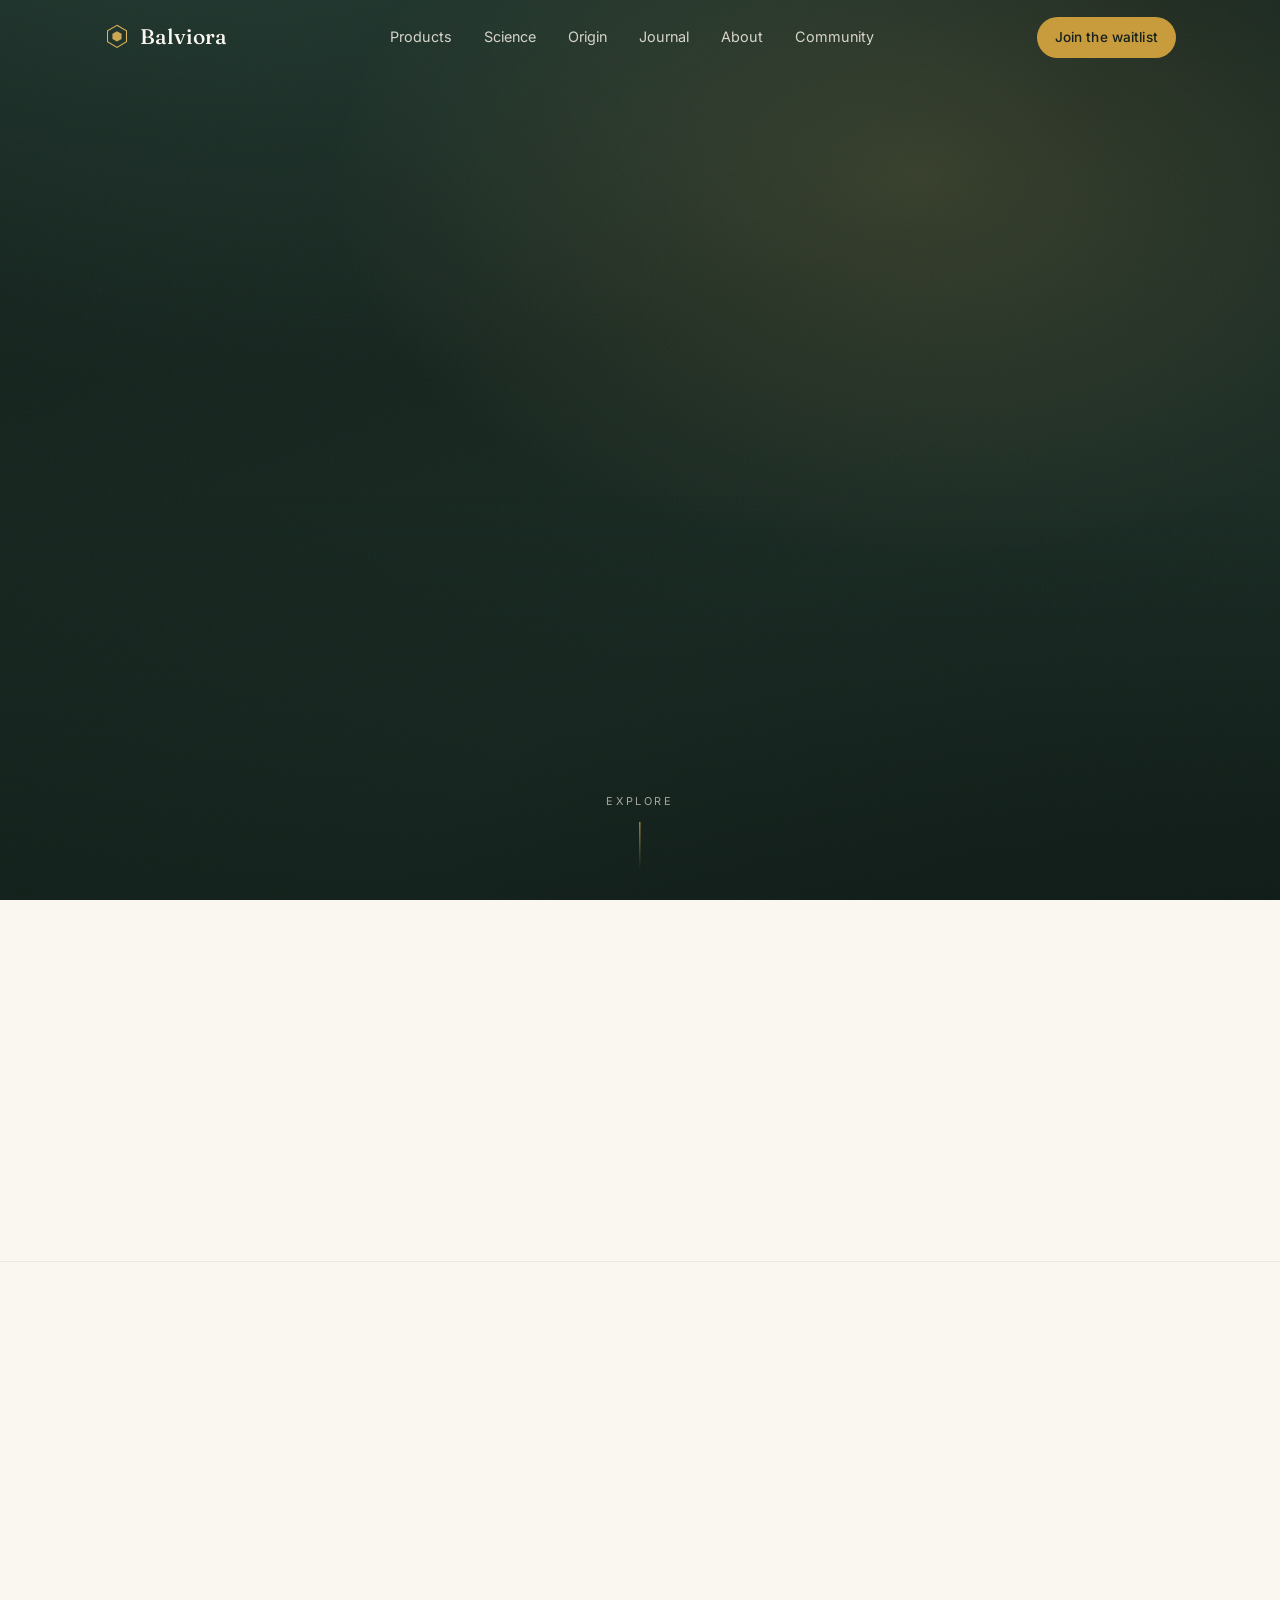
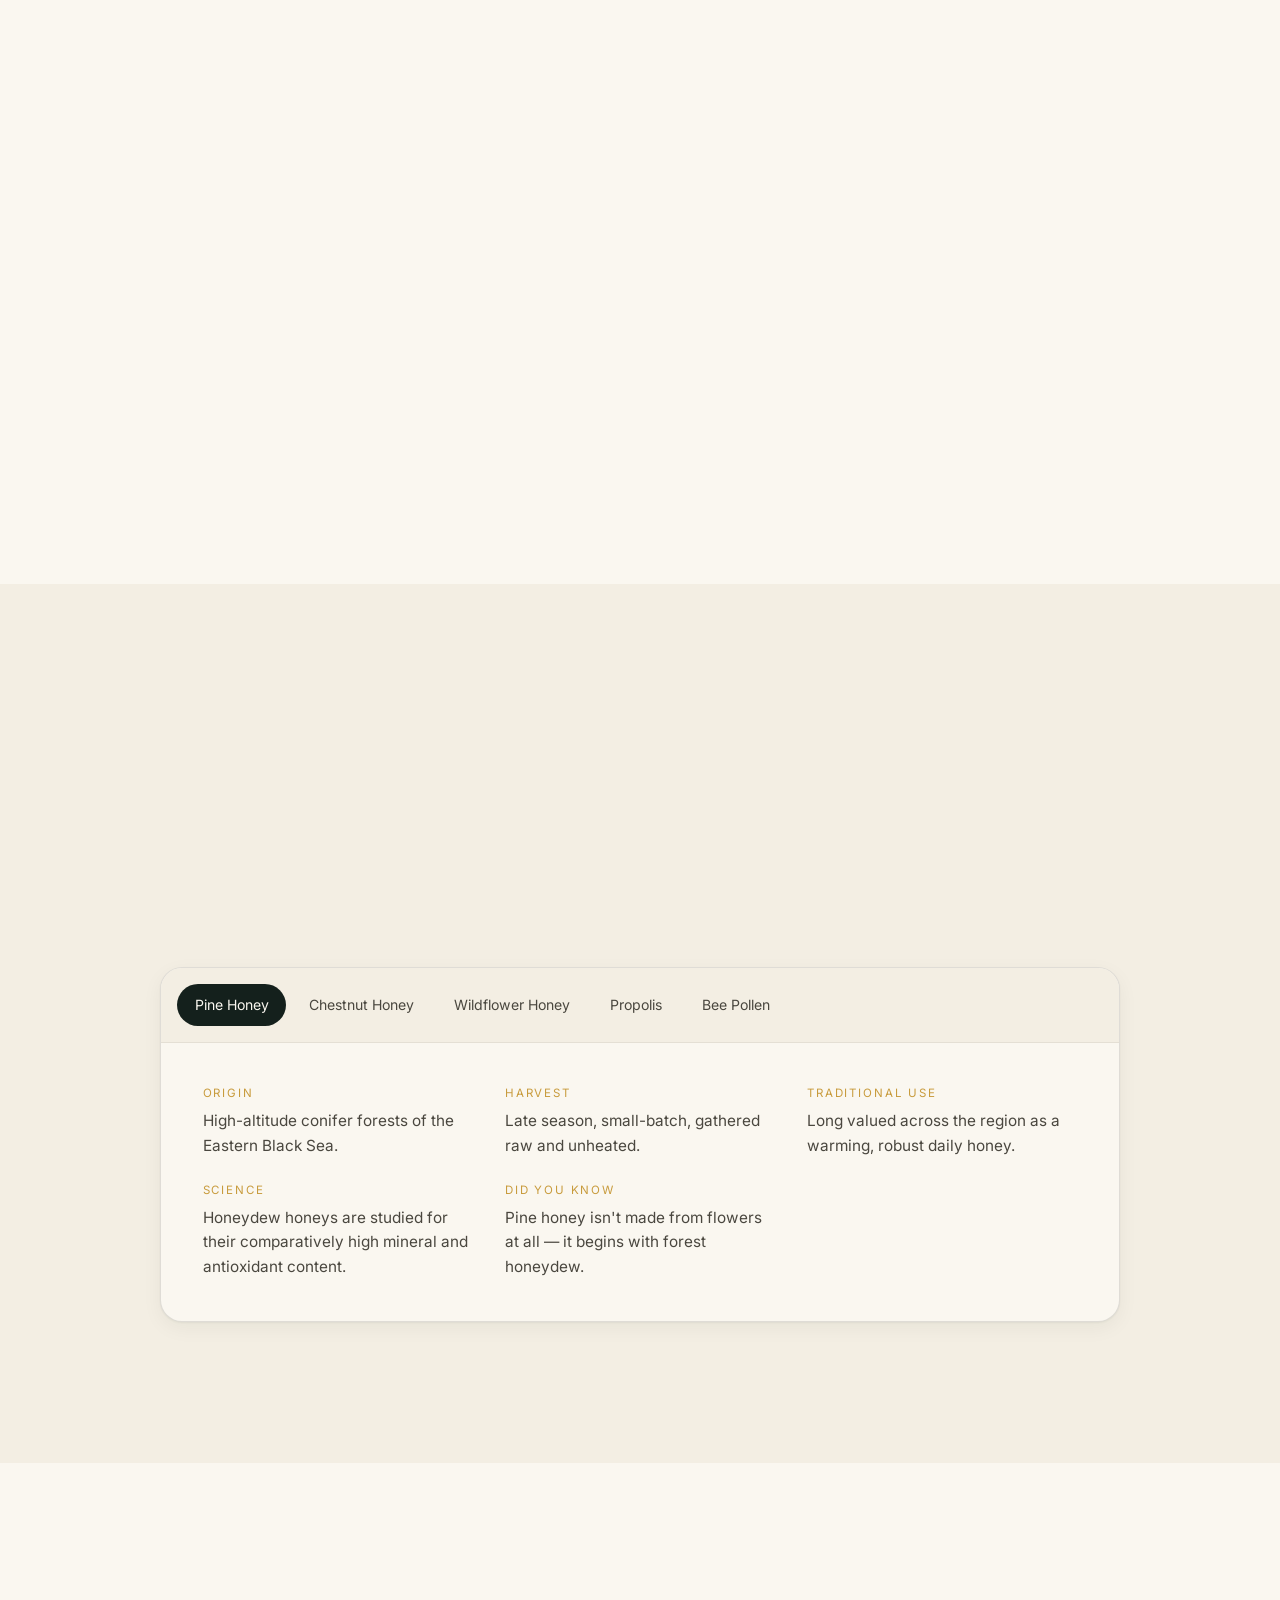
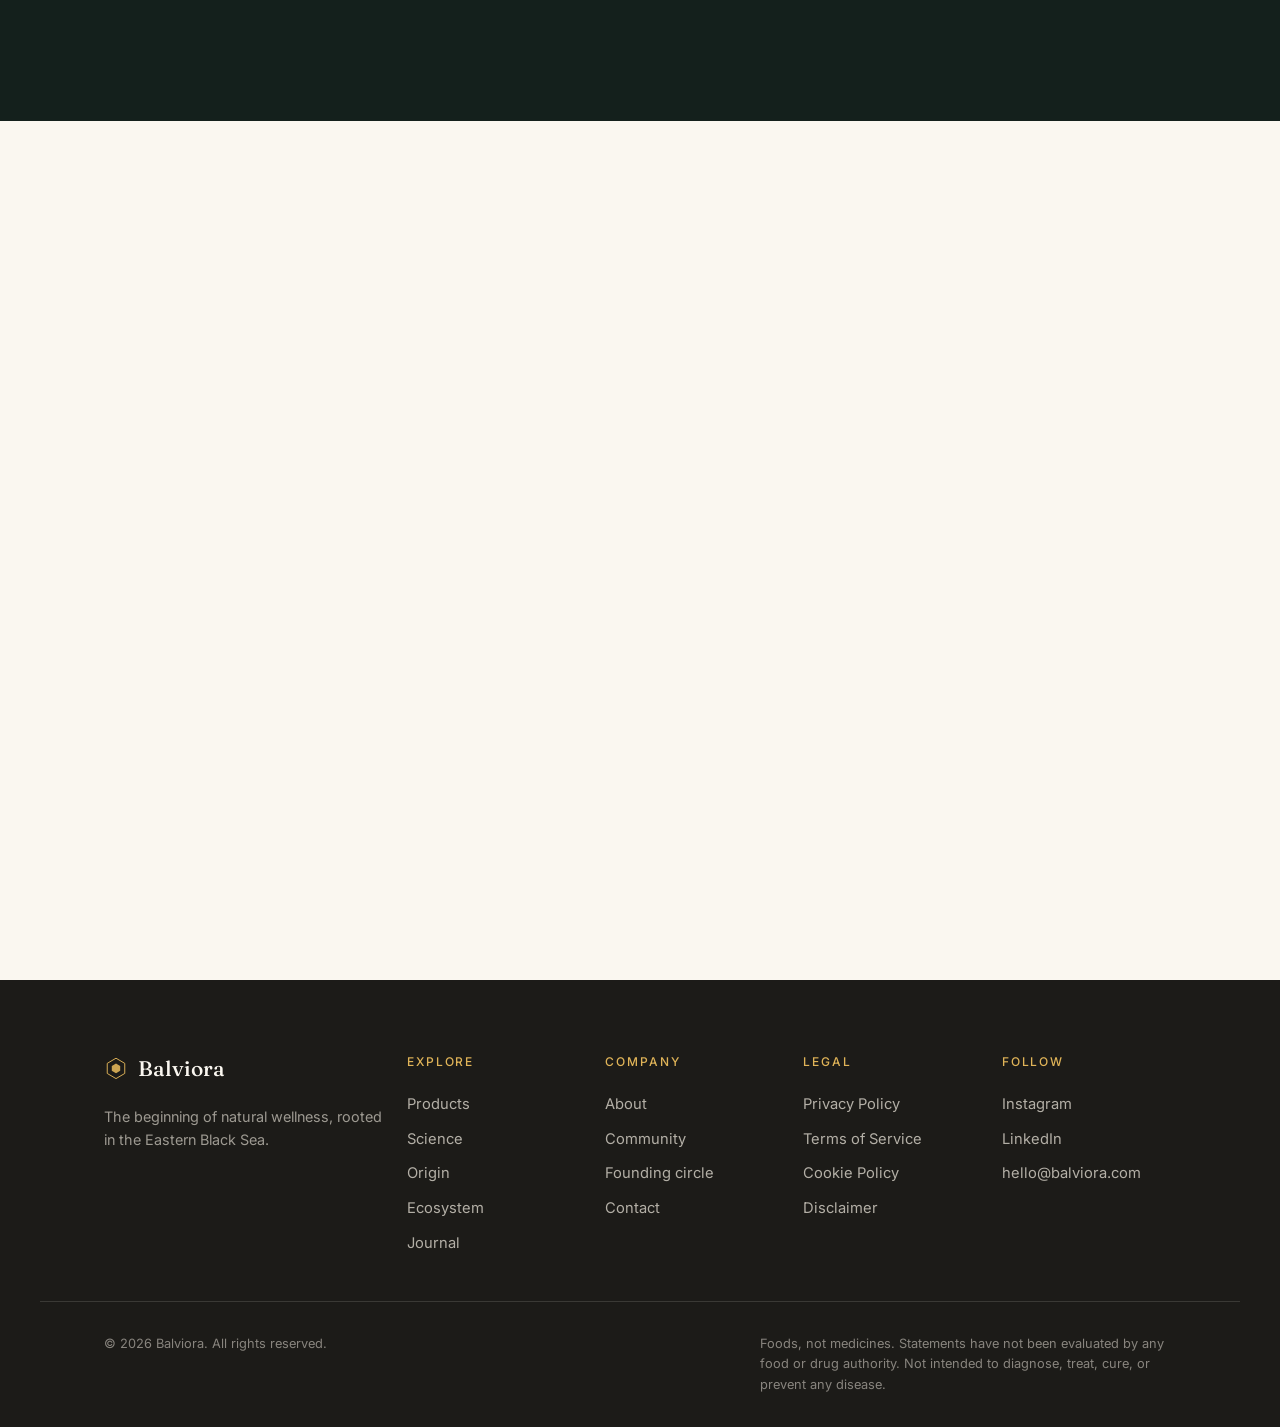
==== commit a88025de: "Restyle bee-wellness disclaimer as an educational note callout The traditional-use / not-medicine di" ====
--- a/index.html
+++ b/index.html
@@ -1,19 +1,981 @@
-<!doctype html>
+<!DOCTYPE html>
 <html lang="en">
-  <head>
-    <meta charset="UTF-8" />
-    <link rel="icon" type="image/svg+xml" href="https://base44.com/logo_v2.svg" />
-    <meta name="viewport" content="width=device-width, initial-scale=1.0" />
-    <meta name="theme-color" content="#101419" />
-    <meta name="description" content="Brokers owe truckers billions in unpaid detention. Send me your case — I build the evidence, chase the broker, and you only pay when you get paid." />
-    <link rel="manifest" href="/manifest.json" />
-    <link rel="preconnect" href="https://fonts.googleapis.com" />
-    <link rel="preconnect" href="https://fonts.gstatic.com" crossorigin />
-    <link href="https://fonts.googleapis.com/css2?family=Barlow+Semi+Condensed:wght@600;700;800&family=Inter:wght@400;500;600;700&family=IBM+Plex+Mono:wght@400;500&display=swap" rel="stylesheet" />
-    <title>Detention Shield — They made you wait. Make them pay.</title>
-  </head>
-  <body>
-    <div id="root"></div>
-    <script type="module" src="/src/main.jsx"></script>
-  </body>
+<head>
+<meta charset="UTF-8">
+<meta name="viewport" content="width=device-width, initial-scale=1, viewport-fit=cover">
+<title>Balviora — The Beginning of Natural Wellness, Rooted in the Black Sea</title>
+<meta name="description" content="Balviora is a premium natural wellness company. It begins with Black Sea Balance — small-batch, laboratory-tested pine, chestnut, and wildflower honey from the ancient forests of the Eastern Black Sea. Nature, transparency, and modern science, in one growing ecosystem.">
+<meta name="keywords" content="Balviora, Black Sea Balance, premium honey, natural wellness, apitherapy, pine honey, chestnut honey, wildflower honey, propolis, royal jelly, bee pollen, bee bread, apilarnil, wellness ecosystem, Eastern Black Sea">
+<meta name="author" content="Balviora">
+<meta name="robots" content="index, follow, max-image-preview:large">
+<link rel="canonical" href="https://ferhanincegumus.github.io/desktop-tutorial/">
+
+<!-- Open Graph -->
+<meta property="og:type" content="website">
+<meta property="og:site_name" content="Balviora">
+<meta property="og:title" content="Balviora — The Beginning of Natural Wellness">
+<meta property="og:description" content="Discover Black Sea Balance, the first collection from Balviora — a natural wellness company built on nature, transparency, and modern science. Honey is only the first chapter.">
+<meta property="og:url" content="https://ferhanincegumus.github.io/desktop-tutorial/">
+<meta property="og:image" content="https://ferhanincegumus.github.io/desktop-tutorial/assets/og-cover.svg">
+<meta property="og:image:alt" content="Balviora — Black Sea Balance collection">
+<meta property="og:locale" content="en_US">
+
+<!-- Twitter -->
+<meta name="twitter:card" content="summary_large_image">
+<meta name="twitter:title" content="Balviora — The Beginning of Natural Wellness">
+<meta name="twitter:description" content="The beginning of a natural wellness ecosystem, starting with Black Sea Balance.">
+<meta name="twitter:image" content="https://ferhanincegumus.github.io/desktop-tutorial/assets/og-cover.svg">
+
+<meta name="theme-color" content="#14201C" media="(prefers-color-scheme: dark)">
+<meta name="theme-color" content="#FAF7F0" media="(prefers-color-scheme: light)">
+<link rel="icon" type="image/svg+xml" href="assets/favicon.svg">
+<link rel="apple-touch-icon" href="assets/favicon.svg">
+<link rel="manifest" href="site.webmanifest">
+
+<link rel="preconnect" href="https://fonts.googleapis.com">
+<link rel="preconnect" href="https://fonts.gstatic.com" crossorigin>
+<link rel="preload" as="style" href="https://fonts.googleapis.com/css2?family=Fraunces:ital,opsz,wght@0,9..144,300;0,9..144,400;0,9..144,500;0,9..144,600;1,9..144,400;1,9..144,500&family=Inter:wght@300;400;500;600&display=swap">
+<link href="https://fonts.googleapis.com/css2?family=Fraunces:ital,opsz,wght@0,9..144,300;0,9..144,400;0,9..144,500;0,9..144,600;1,9..144,400;1,9..144,500&family=Inter:wght@300;400;500;600&display=swap" rel="stylesheet">
+<link rel="stylesheet" href="css/styles.css">
+
+<!-- ============================================================
+     ANALYTICS & CONSENT MODE — placeholders (privacy-first).
+     No third-party scripts load until consent is granted.
+     Wire real IDs where marked, then enable in js/main.js.
+     - GA4:              G-XXXXXXXXXX
+     - Google Tag Mgr:   GTM-XXXXXXX
+     - Meta Pixel:       XXXXXXXXXXXXXXX
+     - Pinterest Tag:    XXXXXXXXXXXXX
+     - TikTok Pixel:     XXXXXXXXXXXXXXXXXXXX
+     - Microsoft Clarity: XXXXXXXXXX
+     Consent Mode v2 defaults to "denied" until the banner is accepted.
+     ============================================================ -->
+
+<!-- Structured Data: Organization -->
+<script type="application/ld+json">
+{
+  "@context": "https://schema.org",
+  "@type": "Organization",
+  "name": "Balviora",
+  "url": "https://ferhanincegumus.github.io/desktop-tutorial/",
+  "logo": "https://ferhanincegumus.github.io/desktop-tutorial/assets/favicon.svg",
+  "description": "Balviora is a premium natural wellness company inspired by nature, backed by transparency and modern science, beginning its journey with small-batch bee products from the Eastern Black Sea.",
+  "foundingDate": "2025",
+  "brand": { "@type": "Brand", "name": "Balviora" },
+  "areaServed": "Worldwide",
+  "sameAs": [
+    "https://www.instagram.com/balviora",
+    "https://www.linkedin.com/company/balviora"
+  ],
+  "contactPoint": {
+    "@type": "ContactPoint",
+    "contactType": "customer support",
+    "email": "hello@balviora.com",
+    "availableLanguage": ["English"]
+  }
+}
+</script>
+
+<!-- Structured Data: WebSite + Breadcrumb -->
+<script type="application/ld+json">
+{
+  "@context": "https://schema.org",
+  "@type": "WebSite",
+  "name": "Balviora",
+  "url": "https://ferhanincegumus.github.io/desktop-tutorial/",
+  "publisher": { "@type": "Organization", "name": "Balviora" }
+}
+</script>
+<script type="application/ld+json">
+{
+  "@context": "https://schema.org",
+  "@type": "BreadcrumbList",
+  "itemListElement": [
+    { "@type": "ListItem", "position": 1, "name": "Home", "item": "https://ferhanincegumus.github.io/desktop-tutorial/" },
+    { "@type": "ListItem", "position": 2, "name": "Black Sea Balance", "item": "https://ferhanincegumus.github.io/desktop-tutorial/#products" }
+  ]
+}
+</script>
+
+<!-- Structured Data: Product placeholders (Black Sea Balance) -->
+<script type="application/ld+json">
+{
+  "@context": "https://schema.org",
+  "@type": "ItemList",
+  "name": "Black Sea Balance",
+  "description": "The first collection from Balviora: three small-batch honeys from the Eastern Black Sea.",
+  "itemListElement": [
+    {
+      "@type": "Product",
+      "position": 1,
+      "name": "Black Sea Pine Honey",
+      "category": "Honey",
+      "brand": { "@type": "Brand", "name": "Balviora" },
+      "description": "Rare forest honeydew honey with a resinous, mineral character. Small-batch and laboratory-tested.",
+      "offers": { "@type": "Offer", "availability": "https://schema.org/PreOrder", "priceCurrency": "USD", "price": "0.00" }
+    },
+    {
+      "@type": "Product",
+      "position": 2,
+      "name": "Black Sea Chestnut Honey",
+      "category": "Honey",
+      "brand": { "@type": "Brand", "name": "Balviora" },
+      "description": "Bold, aromatic monofloral honey from Black Sea chestnut forests. Small-batch and laboratory-tested.",
+      "offers": { "@type": "Offer", "availability": "https://schema.org/PreOrder", "priceCurrency": "USD", "price": "0.00" }
+    },
+    {
+      "@type": "Product",
+      "position": 3,
+      "name": "Black Sea Wildflower Honey",
+      "category": "Honey",
+      "brand": { "@type": "Brand", "name": "Balviora" },
+      "description": "A living record of a single meadow season — delicate, floral, and layered. Small-batch and laboratory-tested.",
+      "offers": { "@type": "Offer", "availability": "https://schema.org/PreOrder", "priceCurrency": "USD", "price": "0.00" }
+    }
+  ]
+}
+</script>
+
+<!-- Structured Data: FAQ -->
+<script type="application/ld+json">
+{
+  "@context": "https://schema.org",
+  "@type": "FAQPage",
+  "mainEntity": [
+    {
+      "@type": "Question",
+      "name": "What is Balviora?",
+      "acceptedAnswer": { "@type": "Answer", "text": "Balviora is a premium natural wellness company inspired by nature and backed by transparency and modern science. It begins with small-batch bee products from the Eastern Black Sea and grows into a wider natural wellness ecosystem." }
+    },
+    {
+      "@type": "Question",
+      "name": "What is the Black Sea Balance collection?",
+      "acceptedAnswer": { "@type": "Answer", "text": "Black Sea Balance is Balviora's first collection: three small-batch, laboratory-tested honeys — pine, chestnut, and wildflower — harvested in the ancient forests of the Eastern Black Sea." }
+    },
+    {
+      "@type": "Question",
+      "name": "How is Balviora's honey sourced and tested?",
+      "acceptedAnswer": { "@type": "Answer", "text": "Every harvest is small-batch, fully traceable to its forest of origin, and independently laboratory-tested. We practice responsible beekeeping and publish transparent sourcing information." }
+    },
+    {
+      "@type": "Question",
+      "name": "Does Balviora make medical or health claims?",
+      "acceptedAnswer": { "@type": "Answer", "text": "No. Balviora shares the traditional uses and naturally occurring compounds of bee products for educational purposes only. Our products are foods, not medicines, and are not intended to diagnose, treat, cure, or prevent any disease." }
+    },
+    {
+      "@type": "Question",
+      "name": "What is coming after honey?",
+      "acceptedAnswer": { "@type": "Answer", "text": "Honey is the first chapter. Balviora is building toward royal jelly, propolis, bee pollen, bee bread, apilarnil, functional foods, supplements, education, community, and digital wellness tools — a complete natural wellness ecosystem." }
+    }
+  ]
+}
+</script>
+</head>
+<body>
+
+<a class="skip-link" href="#main">Skip to content</a>
+
+<!-- ============================ HEADER / NAV ============================ -->
+<header class="site-header" id="site-header" data-header>
+  <div class="wrap header-inner">
+    <a class="brand" href="#top" aria-label="Balviora — home">
+      <svg class="brand-mark" width="26" height="26" viewBox="0 0 40 40" aria-hidden="true" focusable="false">
+        <path d="M20 2 34.6 10.6 34.6 27.4 20 36 5.4 27.4 5.4 10.6Z" fill="none" stroke="currentColor" stroke-width="1.6"/>
+        <path d="M20 11 27 15 27 23 20 27 13 23 13 15Z" fill="currentColor" opacity="0.9"/>
+      </svg>
+      <span class="brand-word">Balviora</span>
+    </a>
+
+    <nav class="primary-nav" aria-label="Primary">
+      <ul>
+        <li><a href="#products" data-nav>Products</a></li>
+        <li><a href="#science" data-nav>Science</a></li>
+        <li><a href="#origin" data-nav>Origin</a></li>
+        <li><a href="#journal" data-nav>Journal</a></li>
+        <li><a href="#about" data-nav>About</a></li>
+        <li><a href="#community" data-nav>Community</a></li>
+      </ul>
+    </nav>
+
+    <div class="header-actions">
+      <a class="btn btn-solid btn-sm" href="#waitlist">Join the waitlist</a>
+      <button class="nav-toggle" aria-label="Open menu" aria-expanded="false" aria-controls="mobile-menu" data-nav-toggle>
+        <span></span><span></span><span></span>
+      </button>
+    </div>
+  </div>
+
+  <!-- reading progress -->
+  <div class="scroll-progress" data-progress aria-hidden="true"><span></span></div>
+</header>
+
+<!-- mobile drawer -->
+<div class="mobile-menu" id="mobile-menu" data-mobile-menu hidden>
+  <nav aria-label="Mobile">
+    <a href="#products" data-nav-close>Products</a>
+    <a href="#science" data-nav-close>Science</a>
+    <a href="#ecosystem" data-nav-close>Ecosystem</a>
+    <a href="#origin" data-nav-close>Origin</a>
+    <a href="#journal" data-nav-close>Journal</a>
+    <a href="#about" data-nav-close>About</a>
+    <a href="#community" data-nav-close>Community</a>
+    <a class="btn btn-solid" href="#waitlist" data-nav-close>Join the waitlist</a>
+  </nav>
+</div>
+
+<main id="main">
+<span id="top"></span>
+
+<!-- ================================ HERO ================================ -->
+<section class="hero" aria-labelledby="hero-title">
+  <div class="hero-bg" aria-hidden="true">
+    <div class="hero-layer hero-forest" data-parallax="0.12"></div>
+    <div class="hero-layer hero-haze" data-parallax="0.28"></div>
+    <div class="hero-grain"></div>
+    <svg class="hero-comb" viewBox="0 0 800 600" preserveAspectRatio="xMidYMid slice" data-parallax="0.06">
+      <defs>
+        <pattern id="comb" width="56" height="96" patternUnits="userSpaceOnUse" patternTransform="scale(1.4)">
+          <path d="M28 0 56 16 56 48 28 64 0 48 0 16Z M28 64 56 80 56 112 28 128 0 112 0 80Z" fill="none" stroke="#E7C066" stroke-width="0.8"/>
+        </pattern>
+      </defs>
+      <rect width="800" height="600" fill="url(#comb)"/>
+    </svg>
+  </div>
+
+  <div class="wrap hero-inner">
+    <p class="eyebrow reveal" data-reveal>Balviora · Est. in nature</p>
+    <h1 class="hero-title reveal" id="hero-title" data-reveal>
+      The beginning of<br><em>natural wellness.</em>
+    </h1>
+    <p class="hero-sub reveal" data-reveal>
+      A premium wellness company rooted in the ancient forests of the Eastern Black Sea —
+      built on nature, transparency, and modern science. It begins with honey.
+      It becomes something far larger.
+    </p>
+    <div class="hero-cta reveal" data-reveal>
+      <a class="btn btn-solid btn-lg" href="#products">Discover Black Sea Balance</a>
+      <a class="btn btn-ghost btn-lg" href="#about">Why we exist <span aria-hidden="true">→</span></a>
+    </div>
+
+    <div class="hero-collection reveal" data-reveal>
+      <span class="hair"></span>
+      <p>First Collection — <strong>Black Sea Balance</strong> · Pine · Chestnut · Wildflower</p>
+    </div>
+  </div>
+
+  <a class="hero-scroll" href="#trust" aria-label="Scroll to explore">
+    <span>Explore</span>
+    <span class="hero-scroll-line" aria-hidden="true"></span>
+  </a>
+</section>
+
+<!-- =========================== TRUST LAYER =========================== -->
+<section class="trust" id="trust" aria-label="Our standards">
+  <div class="wrap">
+    <div class="trust-marquee" data-reveal>
+      <ul class="trust-track">
+        <li>Small Batch</li><li aria-hidden="true">·</li>
+        <li>Laboratory Tested</li><li aria-hidden="true">·</li>
+        <li>Third-Party Verified</li><li aria-hidden="true">·</li>
+        <li>100% Traceable</li><li aria-hidden="true">·</li>
+        <li>Eastern Black Sea Origin</li><li aria-hidden="true">·</li>
+        <li>Responsible Beekeeping</li><li aria-hidden="true">·</li>
+        <li>Transparent Sourcing</li><li aria-hidden="true">·</li>
+      </ul>
+      <ul class="trust-track" aria-hidden="true">
+        <li>Small Batch</li><li>·</li>
+        <li>Laboratory Tested</li><li>·</li>
+        <li>Third-Party Verified</li><li>·</li>
+        <li>100% Traceable</li><li>·</li>
+        <li>Eastern Black Sea Origin</li><li>·</li>
+        <li>Responsible Beekeeping</li><li>·</li>
+        <li>Transparent Sourcing</li><li>·</li>
+      </ul>
+    </div>
+
+    <div class="trust-grid">
+      <article class="trust-card" data-reveal>
+        <span class="trust-num" data-count="12" data-suffix="">0</span>
+        <p class="trust-label">Independent lab markers checked per harvest</p>
+      </article>
+      <article class="trust-card" data-reveal>
+        <span class="trust-num" data-count="100" data-suffix="%">0</span>
+        <p class="trust-label">Traceable to a single forest of origin</p>
+      </article>
+      <article class="trust-card" data-reveal>
+        <span class="trust-num" data-count="3" data-suffix="">0</span>
+        <p class="trust-label">Small-batch honeys in the first collection</p>
+      </article>
+      <article class="trust-card" data-reveal>
+        <span class="trust-num" data-count="0" data-suffix="" data-word="Zero">Zero</span>
+        <p class="trust-label">Additives, blends, or heat pasteurization</p>
+      </article>
+    </div>
+  </div>
+</section>
+
+<!-- ============================ THE STORY ============================ -->
+<section class="story section" id="about" aria-labelledby="story-title">
+  <div class="wrap grid-2">
+    <div class="story-copy">
+      <p class="eyebrow" data-reveal>Why Balviora exists</p>
+      <h2 class="section-title" id="story-title" data-reveal>
+        We didn't set out to sell honey. We set out to earn your trust in nature.
+      </h2>
+      <div class="prose" data-reveal>
+        <p>
+          For generations, the forests of the Eastern Black Sea have offered quiet, extraordinary things —
+          gathered slowly, by hand, by people who understand that patience is the price of purity.
+        </p>
+        <p>
+          Balviora exists to carry that inheritance into the modern world without diluting it:
+          <strong>ancient wisdom, held to the standard of modern science.</strong>
+          Every jar is small-batch, laboratory-tested, and traceable to the forest it came from —
+          because trust is not a marketing claim. It's a chain of evidence.
+        </p>
+        <p>
+          Honey is where we begin. It is not where we end.
+        </p>
+      </div>
+      <a class="link-underline" href="#ecosystem" data-reveal>See where this is going →</a>
+    </div>
+
+    <div class="story-pillars" data-reveal>
+      <div class="pillar">
+        <span class="pillar-k">01</span>
+        <h3>Mission</h3>
+        <p>To make the honest gifts of nature accessible, verifiable, and beautifully considered — one small harvest at a time.</p>
+      </div>
+      <div class="pillar">
+        <span class="pillar-k">02</span>
+        <h3>Vision</h3>
+        <p>To become one of the world's most trusted natural wellness brands — an ecosystem, not a product.</p>
+      </div>
+      <div class="pillar">
+        <span class="pillar-k">03</span>
+        <h3>Method</h3>
+        <p>Nature provides. Science verifies. Transparency proves it. Nothing reaches you unexamined.</p>
+      </div>
+    </div>
+  </div>
+</section>
+
+<!-- ======================= THE BLACK SEA JOURNEY ======================= -->
+<section class="journey section-dark" aria-labelledby="journey-title">
+  <div class="wrap">
+    <header class="section-head center">
+      <p class="eyebrow" data-reveal>From forest to you</p>
+      <h2 class="section-title" id="journey-title" data-reveal>The Black Sea journey</h2>
+      <p class="section-lede" data-reveal>Six deliberate steps. Nothing rushed, nothing hidden. Follow a single harvest from the tree line to your table.</p>
+    </header>
+
+    <ol class="timeline" data-timeline>
+      <li class="tl-step" data-reveal>
+        <span class="tl-dot" aria-hidden="true"></span>
+        <span class="tl-index">01</span>
+        <h3>Forest</h3>
+        <p>Protected, biodiverse woodland at altitude. The bees choose the source; we choose the forest.</p>
+      </li>
+      <li class="tl-step" data-reveal>
+        <span class="tl-dot" aria-hidden="true"></span>
+        <span class="tl-index">02</span>
+        <h3>Hive</h3>
+        <p>Responsibly kept colonies, never over-harvested. The health of the hive comes before the yield.</p>
+      </li>
+      <li class="tl-step" data-reveal>
+        <span class="tl-dot" aria-hidden="true"></span>
+        <span class="tl-index">03</span>
+        <h3>Harvest</h3>
+        <p>Small batches, gathered by hand at the right moment — raw, unheated, unblended.</p>
+      </li>
+      <li class="tl-step" data-reveal>
+        <span class="tl-dot" aria-hidden="true"></span>
+        <span class="tl-index">04</span>
+        <h3>Laboratory</h3>
+        <p>Independent testing for purity and authenticity. Each batch earns its place with evidence.</p>
+      </li>
+      <li class="tl-step" data-reveal>
+        <span class="tl-dot" aria-hidden="true"></span>
+        <span class="tl-index">05</span>
+        <h3>Packaging</h3>
+        <p>Considered, low-waste, and honest. Every label carries its batch and its origin.</p>
+      </li>
+      <li class="tl-step" data-reveal>
+        <span class="tl-dot" aria-hidden="true"></span>
+        <span class="tl-index">06</span>
+        <h3>You</h3>
+        <p>A jar you can trace, verify, and trust — the first thread of a much larger story.</p>
+      </li>
+      <span class="tl-progress" data-timeline-progress aria-hidden="true"></span>
+    </ol>
+  </div>
+</section>
+
+<!-- ========================= WHY BEE WELLNESS ========================= -->
+<section class="bee section" id="science" aria-labelledby="bee-title">
+  <div class="wrap">
+    <header class="section-head">
+      <p class="eyebrow" data-reveal>An education, not a sales pitch</p>
+      <h2 class="section-title" id="bee-title" data-reveal>Why bee wellness?</h2>
+      <p class="section-lede" data-reveal>
+        The hive produces a remarkable family of natural substances, each used for centuries across
+        traditional practice. We share what they are and how they've been used — nothing more, and never as medical advice.
+      </p>
+    </header>
+
+    <div class="bee-grid">
+      <article class="bee-card" data-reveal>
+        <h3>Honey</h3>
+        <p>Raw floral and forest honeys, rich in naturally occurring enzymes and antioxidants. The oldest sweetener known to us — and the first Balviora chapter.</p>
+      </article>
+      <article class="bee-card" data-reveal>
+        <h3>Royal Jelly</h3>
+        <p>The nutrient-dense secretion that nourishes the queen. Traditionally prized as a concentrated vitality food.</p>
+      </article>
+      <article class="bee-card" data-reveal>
+        <h3>Propolis</h3>
+        <p>The resinous "hive shield" bees gather from tree buds. Traditionally used for its protective, cleansing associations.</p>
+      </article>
+      <article class="bee-card" data-reveal>
+        <h3>Bee Pollen</h3>
+        <p>Flower pollen packed into golden granules — a traditional source of plant protein, vitamins, and minerals.</p>
+      </article>
+      <article class="bee-card" data-reveal>
+        <h3>Bee Bread</h3>
+        <p>Fermented pollen stored in the comb. A rare, complex food long valued in traditional apitherapy.</p>
+      </article>
+      <article class="bee-card" data-reveal>
+        <h3>Apilarnil</h3>
+        <p>A traditional drone-brood preparation from Eastern European practice, historically used as a vitality tonic.</p>
+      </article>
+    </div>
+    <aside class="edu-note" data-reveal>
+      <span class="edu-note-label">Educational note</span>
+      <p>These descriptions reflect traditional use and are provided for education only. Balviora products are foods, not medicines, and are not intended to diagnose, treat, cure, or prevent any disease.</p>
+    </aside>
+  </div>
+</section>
+
+<!-- ==================== SCIENCE & ACTIVE COMPOUNDS ==================== -->
+<section class="compounds section-tint" aria-labelledby="comp-title">
+  <div class="wrap grid-2 grid-2--wide">
+    <div>
+      <p class="eyebrow" data-reveal>What nature puts inside</p>
+      <h2 class="section-title" id="comp-title" data-reveal>The science, without the noise</h2>
+      <p class="prose" data-reveal>
+        Raw bee products naturally contain a spectrum of bioactive compounds. We measure and respect them —
+        we don't exaggerate them. Here is the honest chemistry of the hive.
+      </p>
+      <ul class="compound-list" data-reveal>
+        <li><strong>Polyphenols</strong><span>Plant-derived compounds studied for antioxidant behaviour.</span></li>
+        <li><strong>Flavonoids</strong><span>A polyphenol subclass giving many honeys their character.</span></li>
+        <li><strong>Enzymes</strong><span>Naturally present in raw, unheated honey.</span></li>
+        <li><strong>Antioxidants</strong><span>Naturally occurring molecules that vary by floral source.</span></li>
+        <li><strong>Bioactive compounds</strong><span>The wider, source-specific fingerprint of each forest.</span></li>
+      </ul>
+    </div>
+
+    <figure class="compound-figure" data-reveal aria-label="Illustrative composition of raw forest honey">
+      <div class="ring-chart" data-ring>
+        <svg viewBox="0 0 200 200" role="img" aria-label="Illustrative breakdown of naturally occurring components in raw honey">
+          <circle class="ring-bg" cx="100" cy="100" r="80" />
+          <circle class="ring-seg seg-1" cx="100" cy="100" r="80" />
+          <circle class="ring-seg seg-2" cx="100" cy="100" r="80" />
+          <circle class="ring-seg seg-3" cx="100" cy="100" r="80" />
+          <circle class="ring-seg seg-4" cx="100" cy="100" r="80" />
+        </svg>
+        <div class="ring-center">
+          <span>Raw</span>
+          <strong>Forest Honey</strong>
+        </div>
+      </div>
+      <figcaption class="ring-legend">
+        <span><i class="k1"></i>Natural sugars &amp; water</span>
+        <span><i class="k2"></i>Enzymes</span>
+        <span><i class="k3"></i>Polyphenols &amp; flavonoids</span>
+        <span><i class="k4"></i>Minerals &amp; trace elements</span>
+      </figcaption>
+      <p class="fine-note">Illustrative only. Exact composition varies by floral source, season, and forest.</p>
+    </figure>
+  </div>
+</section>
+
+<!-- ========================= PRODUCT ECOSYSTEM ========================= -->
+<section class="ecosystem section-dark" id="ecosystem" aria-labelledby="eco-title">
+  <div class="wrap">
+    <header class="section-head center">
+      <p class="eyebrow" data-reveal>This is only the beginning</p>
+      <h2 class="section-title" id="eco-title" data-reveal>One hive. A whole ecosystem ahead.</h2>
+      <p class="section-lede" data-reveal>Balviora is architected to grow — from a single collection of honey into a complete natural wellness ecosystem. Here's the path.</p>
+    </header>
+
+    <ol class="eco-flow" aria-label="Balviora's growth path">
+      <li class="eco-node is-live" data-reveal><span class="eco-tag">Now</span>Honey</li>
+      <li class="eco-node" data-reveal>Bee Products</li>
+      <li class="eco-node" data-reveal>Functional Foods</li>
+      <li class="eco-node" data-reveal>Supplements</li>
+      <li class="eco-node" data-reveal>Education</li>
+      <li class="eco-node" data-reveal>Community</li>
+      <li class="eco-node" data-reveal>Digital Wellness</li>
+      <li class="eco-node" data-reveal>Membership</li>
+      <li class="eco-node" data-reveal><span class="eco-tag">Future</span>AI Wellness</li>
+    </ol>
+    <p class="eco-foot" data-reveal>You're not discovering a honey shop. You're arriving at chapter one.</p>
+  </div>
+</section>
+
+<!-- ===================== PRODUCTS / COLLECTION ===================== -->
+<section class="products section" id="products" aria-labelledby="prod-title">
+  <div class="wrap">
+    <header class="section-head">
+      <p class="eyebrow" data-reveal>First Collection</p>
+      <h2 class="section-title" id="prod-title" data-reveal>Black Sea Balance</h2>
+      <p class="section-lede" data-reveal>Three honeys, three forests, one philosophy. Each is a small-batch, single-origin expression of a Black Sea season — released only while the harvest lasts.</p>
+    </header>
+
+    <div class="product-grid">
+      <article class="product-card" data-reveal>
+        <div class="product-visual pv-pine" aria-hidden="true">
+          <div class="product-jar"><span class="jar-body"></span><span class="jar-lid"></span></div>
+        </div>
+        <div class="product-body">
+          <span class="product-kicker">Forest honeydew · Rare</span>
+          <h3>Pine Honey</h3>
+          <p>Dark, resinous, and mineral. A slow forest honeydew with a savoury depth that lingers — the connoisseur's honey.</p>
+          <ul class="product-meta">
+            <li>Notes: resin · malt · pine forest</li>
+            <li>Origin: high-altitude conifer woodland</li>
+          </ul>
+          <div class="product-foot">
+            <span class="product-status">Founding release</span>
+            <a class="link-underline" href="#waitlist">Reserve →</a>
+          </div>
+        </div>
+      </article>
+
+      <article class="product-card" data-reveal>
+        <div class="product-visual pv-chestnut" aria-hidden="true">
+          <div class="product-jar"><span class="jar-body"></span><span class="jar-lid"></span></div>
+        </div>
+        <div class="product-body">
+          <span class="product-kicker">Monofloral · Bold</span>
+          <h3>Chestnut Honey</h3>
+          <p>Amber and assertive, with a distinctive bittersweet finish. Aromatic, characterful, unmistakably Black Sea.</p>
+          <ul class="product-meta">
+            <li>Notes: woody · bittersweet · warm spice</li>
+            <li>Origin: ancient chestnut forests</li>
+          </ul>
+          <div class="product-foot">
+            <span class="product-status">Founding release</span>
+            <a class="link-underline" href="#waitlist">Reserve →</a>
+          </div>
+        </div>
+      </article>
+
+      <article class="product-card" data-reveal>
+        <div class="product-visual pv-wild" aria-hidden="true">
+          <div class="product-jar"><span class="jar-body"></span><span class="jar-lid"></span></div>
+        </div>
+        <div class="product-body">
+          <span class="product-kicker">Polyfloral · Delicate</span>
+          <h3>Wildflower Honey</h3>
+          <p>A living record of a single meadow season — floral, layered, and gently shifting from one harvest to the next.</p>
+          <ul class="product-meta">
+            <li>Notes: blossom · citrus peel · fresh hay</li>
+            <li>Origin: mountain meadows &amp; forest edges</li>
+          </ul>
+          <div class="product-foot">
+            <span class="product-status">Founding release</span>
+            <a class="link-underline" href="#waitlist">Reserve →</a>
+          </div>
+        </div>
+      </article>
+    </div>
+  </div>
+</section>
+
+<!-- ======================= INGREDIENT EXPLORER ======================= -->
+<section class="explorer section-tint" aria-labelledby="explore-title">
+  <div class="wrap">
+    <header class="section-head center">
+      <p class="eyebrow" data-reveal>Go deeper</p>
+      <h2 class="section-title" id="explore-title" data-reveal>Ingredient explorer</h2>
+      <p class="section-lede" data-reveal>Select an ingredient to reveal its origin, harvest, traditional use, and the honest science behind it.</p>
+    </header>
+
+    <div class="explorer-shell" data-explorer>
+      <div class="explorer-tabs" role="tablist" aria-label="Ingredients">
+        <button role="tab" id="tab-pine" aria-controls="panel-pine" aria-selected="true" class="is-active" data-explorer-tab="pine">Pine Honey</button>
+        <button role="tab" id="tab-chestnut" aria-controls="panel-chestnut" aria-selected="false" data-explorer-tab="chestnut">Chestnut Honey</button>
+        <button role="tab" id="tab-wild" aria-controls="panel-wild" aria-selected="false" data-explorer-tab="wild">Wildflower Honey</button>
+        <button role="tab" id="tab-propolis" aria-controls="panel-propolis" aria-selected="false" data-explorer-tab="propolis">Propolis</button>
+        <button role="tab" id="tab-pollen" aria-controls="panel-pollen" aria-selected="false" data-explorer-tab="pollen">Bee Pollen</button>
+      </div>
+
+      <div class="explorer-panels">
+        <div role="tabpanel" id="panel-pine" aria-labelledby="tab-pine" class="explorer-panel is-active" data-explorer-panel="pine">
+          <div class="ex-facet"><span>Origin</span><p>High-altitude conifer forests of the Eastern Black Sea.</p></div>
+          <div class="ex-facet"><span>Harvest</span><p>Late season, small-batch, gathered raw and unheated.</p></div>
+          <div class="ex-facet"><span>Traditional use</span><p>Long valued across the region as a warming, robust daily honey.</p></div>
+          <div class="ex-facet"><span>Science</span><p>Honeydew honeys are studied for their comparatively high mineral and antioxidant content.</p></div>
+          <div class="ex-facet"><span>Did you know</span><p>Pine honey isn't made from flowers at all — it begins with forest honeydew.</p></div>
+        </div>
+        <div role="tabpanel" id="panel-chestnut" aria-labelledby="tab-chestnut" class="explorer-panel" data-explorer-panel="chestnut" hidden>
+          <div class="ex-facet"><span>Origin</span><p>Ancient sweet-chestnut forests along the Black Sea slopes.</p></div>
+          <div class="ex-facet"><span>Harvest</span><p>Peak bloom, single-origin, never blended.</p></div>
+          <div class="ex-facet"><span>Traditional use</span><p>Prized regionally for its bold, characterful profile.</p></div>
+          <div class="ex-facet"><span>Science</span><p>Chestnut honey is noted in research for a distinctive polyphenol signature.</p></div>
+          <div class="ex-facet"><span>Did you know</span><p>Its bittersweet edge is the mark of authenticity, not a flaw.</p></div>
+        </div>
+        <div role="tabpanel" id="panel-wild" aria-labelledby="tab-wild" class="explorer-panel" data-explorer-panel="wild" hidden>
+          <div class="ex-facet"><span>Origin</span><p>Mountain meadows and forest edges, rich in wild blossom.</p></div>
+          <div class="ex-facet"><span>Harvest</span><p>A single meadow season, captured batch by batch.</p></div>
+          <div class="ex-facet"><span>Traditional use</span><p>The everyday table honey of Black Sea households.</p></div>
+          <div class="ex-facet"><span>Science</span><p>Polyfloral honeys carry a broad, ever-shifting antioxidant spectrum.</p></div>
+          <div class="ex-facet"><span>Did you know</span><p>No two wildflower harvests taste exactly alike.</p></div>
+        </div>
+        <div role="tabpanel" id="panel-propolis" aria-labelledby="tab-propolis" class="explorer-panel" data-explorer-panel="propolis" hidden>
+          <div class="ex-facet"><span>Origin</span><p>Tree-bud resins gathered by bees to protect the hive.</p></div>
+          <div class="ex-facet"><span>Harvest</span><p>Collected sparingly, with the colony's health first.</p></div>
+          <div class="ex-facet"><span>Traditional use</span><p>The "hive shield" — a cornerstone of traditional apitherapy.</p></div>
+          <div class="ex-facet"><span>Science</span><p>Among the most polyphenol-rich of all bee products.</p></div>
+          <div class="ex-facet"><span>Did you know</span><p>Propolis coming soon — a future Balviora chapter.</p></div>
+        </div>
+        <div role="tabpanel" id="panel-pollen" aria-labelledby="tab-pollen" class="explorer-panel" data-explorer-panel="pollen" hidden>
+          <div class="ex-facet"><span>Origin</span><p>Flower pollen packed by bees into golden granules.</p></div>
+          <div class="ex-facet"><span>Harvest</span><p>Gathered gently, dried with care, never over-collected.</p></div>
+          <div class="ex-facet"><span>Traditional use</span><p>A traditional source of plant protein and micronutrients.</p></div>
+          <div class="ex-facet"><span>Science</span><p>Contains a naturally broad amino-acid and vitamin profile.</p></div>
+          <div class="ex-facet"><span>Did you know</span><p>Each granule is a tiny archive of the surrounding flora.</p></div>
+        </div>
+      </div>
+    </div>
+  </div>
+</section>
+
+<!-- ========================= WELLNESS QUIZ ========================= -->
+<section class="quiz section" id="quiz" aria-labelledby="quiz-title">
+  <div class="wrap quiz-wrap">
+    <header class="section-head center">
+      <p class="eyebrow" data-reveal>Two minutes, one recommendation</p>
+      <h2 class="section-title" id="quiz-title" data-reveal>Which bee product fits your lifestyle?</h2>
+    </header>
+
+    <div class="quiz-card" data-quiz data-reveal>
+      <!-- steps injected/toggled by JS; static fallback below -->
+      <form data-quiz-form novalidate>
+        <div class="quiz-step is-active" data-quiz-step="0">
+          <p class="quiz-progress-label"><span data-quiz-count>Question 1 of 3</span></p>
+          <h3 class="quiz-q">What are you drawn to most right now?</h3>
+          <div class="quiz-options" role="group" aria-label="What are you drawn to most right now?">
+            <button type="button" class="quiz-option" data-value="pine">Depth &amp; robustness</button>
+            <button type="button" class="quiz-option" data-value="chestnut">Bold &amp; characterful</button>
+            <button type="button" class="quiz-option" data-value="wild">Gentle &amp; everyday</button>
+          </div>
+        </div>
+
+        <div class="quiz-step" data-quiz-step="1" hidden>
+          <p class="quiz-progress-label"><span data-quiz-count>Question 2 of 3</span></p>
+          <h3 class="quiz-q">When do you reach for wellness rituals?</h3>
+          <div class="quiz-options" role="group" aria-label="When do you reach for wellness rituals?">
+            <button type="button" class="quiz-option" data-value="pine">Cold mornings &amp; recovery</button>
+            <button type="button" class="quiz-option" data-value="chestnut">Focused, demanding days</button>
+            <button type="button" class="quiz-option" data-value="wild">A calm, daily moment</button>
+          </div>
+        </div>
+
+        <div class="quiz-step" data-quiz-step="2" hidden>
+          <p class="quiz-progress-label"><span data-quiz-count>Question 3 of 3</span></p>
+          <h3 class="quiz-q">How do you like your flavour?</h3>
+          <div class="quiz-options" role="group" aria-label="How do you like your flavour?">
+            <button type="button" class="quiz-option" data-value="pine">Savoury &amp; complex</button>
+            <button type="button" class="quiz-option" data-value="chestnut">Intense &amp; memorable</button>
+            <button type="button" class="quiz-option" data-value="wild">Light &amp; floral</button>
+          </div>
+        </div>
+
+        <div class="quiz-step quiz-result" data-quiz-step="result" hidden>
+          <p class="quiz-progress-label">Your match</p>
+          <h3 class="quiz-q" data-quiz-result-title>Black Sea Pine Honey</h3>
+          <p class="quiz-result-copy" data-quiz-result-copy>A robust, mineral forest honey for depth-seekers.</p>
+          <div class="quiz-capture">
+            <label for="quiz-email">Send my recommendation &amp; founding access</label>
+            <div class="field-row">
+              <input type="email" id="quiz-email" name="quiz-email" inputmode="email" autocomplete="email" placeholder="you@example.com" required>
+              <button type="submit" class="btn btn-solid">Send it</button>
+            </div>
+            <p class="field-note" data-quiz-msg role="status" aria-live="polite"></p>
+          </div>
+          <button type="button" class="link-underline quiz-restart" data-quiz-restart>Start over</button>
+        </div>
+      </form>
+
+      <div class="quiz-track" aria-hidden="true"><span data-quiz-bar></span></div>
+    </div>
+  </div>
+</section>
+
+<!-- ====================== WHY EASTERN BLACK SEA ====================== -->
+<section class="origin section-dark" id="origin" aria-labelledby="origin-title">
+  <div class="wrap grid-2 grid-2--flip">
+    <div class="origin-copy">
+      <p class="eyebrow" data-reveal>The place makes the product</p>
+      <h2 class="section-title" id="origin-title" data-reveal>Why the Eastern Black Sea?</h2>
+      <p class="prose" data-reveal>
+        Steep, mist-wrapped mountains meet a temperate sea. The result is one of the most biodiverse
+        beekeeping regions on earth — a place where honey still tastes of somewhere.
+      </p>
+      <ul class="origin-points" data-reveal>
+        <li><strong>Climate</strong><span>Humid, temperate, and cool at altitude — slow, unforced harvests.</span></li>
+        <li><strong>Biodiversity</strong><span>Rare endemic flora found in few other places on the planet.</span></li>
+        <li><strong>Protected forests</strong><span>Ancient conifer and chestnut woodland, kept intact.</span></li>
+        <li><strong>Tradition</strong><span>Generational beekeeping knowledge, still practised by hand.</span></li>
+      </ul>
+    </div>
+
+    <div class="origin-map" data-reveal aria-label="Illustrative map of the Eastern Black Sea sourcing region">
+      <svg viewBox="0 0 320 300" role="img" aria-labelledby="mapt">
+        <title id="mapt">Illustrative map of Balviora's Eastern Black Sea sourcing region</title>
+        <path d="M10 120 Q80 90 150 110 T310 100 L310 20 L10 20 Z" fill="rgba(120,160,150,0.12)"/>
+        <path d="M10 120 Q80 90 150 110 T310 100" fill="none" stroke="rgba(224,180,88,0.55)" stroke-width="1.4"/>
+        <text x="24" y="46" class="map-sea">BLACK SEA</text>
+        <g class="map-terrain" fill="none" stroke="rgba(160,180,168,0.28)" stroke-width="1">
+          <path d="M20 160 L50 130 L80 165 L110 138 L150 170 L190 140 L235 172 L275 145 L305 175"/>
+          <path d="M20 200 L60 172 L100 205 L145 178 L195 210 L245 182 L300 212"/>
+          <path d="M30 240 L80 214 L130 246 L185 216 L245 248 L300 222"/>
+        </g>
+        <g class="map-pins" data-map-pins>
+          <g class="map-pin" data-pin><circle cx="120" cy="150" r="5"/><text x="120" y="140">Pine belt</text></g>
+          <g class="map-pin" data-pin><circle cx="200" cy="178" r="5"/><text x="200" y="168">Chestnut ridge</text></g>
+          <g class="map-pin" data-pin><circle cx="265" cy="205" r="5"/><text x="265" y="195">Meadow slopes</text></g>
+        </g>
+      </svg>
+    </div>
+  </div>
+</section>
+
+<!-- ========================= FOUNDER STORY ========================= -->
+<section class="founder section" aria-labelledby="founder-title">
+  <div class="wrap grid-2 grid-2--wide">
+    <figure class="founder-portrait" data-reveal aria-hidden="true">
+      <div class="portrait-frame">
+        <button class="portrait-play" type="button" aria-label="Play founder message (placeholder)" data-video-placeholder>
+          <svg width="22" height="22" viewBox="0 0 24 24" aria-hidden="true"><path d="M8 5v14l11-7z" fill="currentColor"/></svg>
+        </button>
+        <span class="portrait-caption">Founder message · coming soon</span>
+      </div>
+    </figure>
+
+    <div class="founder-copy">
+      <p class="eyebrow" data-reveal>A note from the founder</p>
+      <h2 class="section-title" id="founder-title" data-reveal>"I wanted to build something my grandparents would recognize — and my children could trust."</h2>
+      <div class="prose" data-reveal>
+        <p>
+          I grew up close to these forests. I watched honey gathered the slow way, and I watched the world
+          speed past that patience. Balviora is my attempt to hold both — the old care and the new proof.
+        </p>
+        <p>
+          We're starting small on purpose. A few honeys, done properly, tested honestly. But the intention
+          is large: a natural wellness brand the world can trust for a generation.
+        </p>
+        <p class="founder-sign">— The Balviora founding team</p>
+      </div>
+    </div>
+  </div>
+</section>
+
+<!-- ========================= COMMUNITY ========================= -->
+<section class="community section-tint" id="community" aria-labelledby="community-title">
+  <div class="wrap">
+    <header class="section-head center">
+      <p class="eyebrow" data-reveal>Founding members</p>
+      <h2 class="section-title" id="community-title" data-reveal>Be early. Be part of it.</h2>
+      <p class="section-lede" data-reveal>Balviora is being built in the open, with the people who believe in it first. Founding members shape what comes next.</p>
+    </header>
+
+    <div class="community-grid">
+      <article class="comm-card" data-reveal><h3>Early access</h3><p>First to reserve each limited harvest, before public release.</p></article>
+      <article class="comm-card" data-reveal><h3>Educational research</h3><p>Plain-language briefings on bee wellness and the science behind it.</p></article>
+      <article class="comm-card" data-reveal><h3>Exclusive releases</h3><p>Members-only batches and future-category previews.</p></article>
+      <article class="comm-card" data-reveal><h3>Founder updates</h3><p>Honest progress notes from inside the build.</p></article>
+      <article class="comm-card" data-reveal><h3>Events</h3><p>Tastings, forest stories, and gatherings as we grow.</p></article>
+      <article class="comm-card" data-reveal><h3>A voice</h3><p>Help decide which chapter of the ecosystem we open next.</p></article>
+    </div>
+  </div>
+</section>
+
+<!-- ========================= JOURNAL PREVIEW ========================= -->
+<section class="journal section" id="journal" aria-labelledby="journal-title">
+  <div class="wrap">
+    <header class="section-head">
+      <p class="eyebrow" data-reveal>The Balviora Journal</p>
+      <h2 class="section-title" id="journal-title" data-reveal>Slow reading on nature &amp; wellness</h2>
+      <p class="section-lede" data-reveal>Our content hub — science, origin stories, recipes, and rituals. Written to inform, never to sell.</p>
+    </header>
+
+    <div class="journal-grid">
+      <a class="journal-card" href="#waitlist" data-reveal>
+        <span class="journal-cat">Science</span>
+        <h3>What "raw honey" actually means</h3>
+        <p>Heat, filtration, and why unheated honey keeps its enzymes.</p>
+        <span class="journal-more">Read soon →</span>
+      </a>
+      <a class="journal-card" href="#waitlist" data-reveal>
+        <span class="journal-cat">Origin</span>
+        <h3>A season in the pine belt</h3>
+        <p>How honeydew becomes one of the rarest honeys on earth.</p>
+        <span class="journal-more">Read soon →</span>
+      </a>
+      <a class="journal-card" href="#waitlist" data-reveal>
+        <span class="journal-cat">Ritual</span>
+        <h3>Three honest ways to use chestnut honey</h3>
+        <p>Simple pairings that respect a bold, characterful honey.</p>
+        <span class="journal-more">Read soon →</span>
+      </a>
+    </div>
+  </div>
+</section>
+
+<!-- ===================== PREMIUM EMAIL CAPTURE ===================== -->
+<section class="waitlist section-dark" id="waitlist" aria-labelledby="waitlist-title">
+  <div class="wrap waitlist-inner">
+    <div class="waitlist-copy">
+      <p class="eyebrow" data-reveal>The founding circle</p>
+      <h2 class="section-title" id="waitlist-title" data-reveal>Become one of the founding members shaping the future of bee wellness.</h2>
+      <ul class="waitlist-benefits" data-reveal>
+        <li>Early access to every limited harvest</li>
+        <li>Educational research, in plain language</li>
+        <li>Founder updates from inside the build</li>
+        <li>Exclusive releases &amp; future-category previews</li>
+      </ul>
+    </div>
+
+    <div class="waitlist-form-shell" data-reveal>
+      <!-- ============================================================
+           EMAIL CAPTURE — integration-ready.
+           Wire one provider (Klaviyo / Mailchimp / Brevo / ConvertKit)
+           or POST to your own webhook. Double opt-in recommended.
+           Set data-endpoint to your list URL to enable real submits.
+           ============================================================ -->
+      <form class="waitlist-form" data-waitlist data-endpoint="" novalidate>
+        <label for="wl-name" class="sr-only">First name</label>
+        <input type="text" id="wl-name" name="name" autocomplete="given-name" placeholder="First name">
+
+        <label for="wl-email" class="sr-only">Email address</label>
+        <input type="email" id="wl-email" name="email" inputmode="email" autocomplete="email" placeholder="you@example.com" required aria-describedby="wl-msg">
+
+        <button type="submit" class="btn btn-solid btn-lg btn-block">Join the founding circle</button>
+
+        <label class="consent-check">
+          <input type="checkbox" name="consent" required>
+          <span>I agree to receive founding updates and accept the <a href="privacy.html">Privacy Policy</a>. Double opt-in — you confirm by email.</span>
+        </label>
+        <p id="wl-msg" class="field-note" data-waitlist-msg role="status" aria-live="polite"></p>
+      </form>
+      <p class="waitlist-fine">No spam, ever. Unsubscribe in one click. We never sell your data.</p>
+    </div>
+  </div>
+</section>
+
+<!-- ============================== FAQ ============================== -->
+<section class="faq section" aria-labelledby="faq-title">
+  <div class="wrap faq-wrap">
+    <header class="section-head center">
+      <p class="eyebrow" data-reveal>Good questions</p>
+      <h2 class="section-title" id="faq-title" data-reveal>Before you ask</h2>
+    </header>
+    <div class="faq-list" data-reveal>
+      <details class="faq-item">
+        <summary>What is Balviora, really?</summary>
+        <p>A premium natural wellness company. We begin with small-batch bee products from the Eastern Black Sea and grow, chapter by chapter, into a complete wellness ecosystem.</p>
+      </details>
+      <details class="faq-item">
+        <summary>Is this just honey?</summary>
+        <p>Honey is the first collection. Royal jelly, propolis, bee pollen, functional foods, supplements, education, and digital wellness tools are all on the roadmap.</p>
+      </details>
+      <details class="faq-item">
+        <summary>How do I know it's authentic?</summary>
+        <p>Every harvest is small-batch, traceable to a single forest, and independently laboratory-tested. Transparency isn't a slogan for us — it's the product.</p>
+      </details>
+      <details class="faq-item">
+        <summary>Do you make health claims?</summary>
+        <p>No. We share traditional uses and naturally occurring compounds for education only. Our products are foods, not medicines, and are not intended to diagnose, treat, cure, or prevent any disease.</p>
+      </details>
+      <details class="faq-item">
+        <summary>When can I buy?</summary>
+        <p>Founding members get first access to each limited release. Join the waitlist to be notified the moment a harvest opens.</p>
+      </details>
+    </div>
+  </div>
+</section>
+
+</main>
+
+<!-- ============================== FOOTER ============================== -->
+<footer class="site-footer" role="contentinfo">
+  <div class="wrap footer-top">
+    <div class="footer-brand">
+      <a class="brand" href="#top" aria-label="Balviora — home">
+        <svg class="brand-mark" width="24" height="24" viewBox="0 0 40 40" aria-hidden="true"><path d="M20 2 34.6 10.6 34.6 27.4 20 36 5.4 27.4 5.4 10.6Z" fill="none" stroke="currentColor" stroke-width="1.6"/><path d="M20 11 27 15 27 23 20 27 13 23 13 15Z" fill="currentColor" opacity="0.9"/></svg>
+        <span class="brand-word">Balviora</span>
+      </a>
+      <p class="footer-tag">The beginning of natural wellness, rooted in the Eastern Black Sea.</p>
+    </div>
+
+    <nav class="footer-col" aria-label="Explore">
+      <h4>Explore</h4>
+      <a href="#products">Products</a>
+      <a href="#science">Science</a>
+      <a href="#origin">Origin</a>
+      <a href="#ecosystem">Ecosystem</a>
+      <a href="#journal">Journal</a>
+    </nav>
+
+    <nav class="footer-col" aria-label="Company">
+      <h4>Company</h4>
+      <a href="#about">About</a>
+      <a href="#community">Community</a>
+      <a href="#waitlist">Founding circle</a>
+      <a href="mailto:hello@balviora.com">Contact</a>
+    </nav>
+
+    <nav class="footer-col" aria-label="Legal">
+      <h4>Legal</h4>
+      <a href="privacy.html">Privacy Policy</a>
+      <a href="terms.html">Terms of Service</a>
+      <a href="cookies.html">Cookie Policy</a>
+      <a href="disclaimer.html">Disclaimer</a>
+    </nav>
+
+    <div class="footer-col footer-social">
+      <h4>Follow</h4>
+      <a href="https://www.instagram.com/balviora" rel="me noopener" target="_blank">Instagram</a>
+      <a href="https://www.linkedin.com/company/balviora" rel="me noopener" target="_blank">LinkedIn</a>
+      <a href="mailto:hello@balviora.com">hello@balviora.com</a>
+    </div>
+  </div>
+
+  <div class="wrap footer-bottom">
+    <p>© <span data-year>2026</span> Balviora. All rights reserved.</p>
+    <p class="footer-disclaimer">Foods, not medicines. Statements have not been evaluated by any food or drug authority. Not intended to diagnose, treat, cure, or prevent any disease.</p>
+  </div>
+</footer>
+
+<!-- ========================= CONSENT BANNER ========================= -->
+<div class="consent" data-consent hidden role="dialog" aria-label="Cookie consent" aria-live="polite">
+  <div class="consent-inner">
+    <p>We use privacy-first analytics to improve this experience. Choose what you're comfortable with. <a href="cookies.html">Cookie Policy</a>.</p>
+    <div class="consent-actions">
+      <button class="btn btn-ghost btn-sm" data-consent-decline>Decline</button>
+      <button class="btn btn-solid btn-sm" data-consent-accept>Accept</button>
+    </div>
+  </div>
+</div>
+
+<button class="to-top" data-to-top aria-label="Back to top" hidden>
+  <svg width="16" height="16" viewBox="0 0 24 24" aria-hidden="true"><path d="M12 5l7 7-1.4 1.4L13 8.8V20h-2V8.8l-4.6 4.6L5 12z" fill="currentColor"/></svg>
+</button>
+
+<script src="js/main.js" defer></script>
+</body>
 </html>
--- a/css/styles.css
+++ b/css/styles.css
@@ -0,0 +1,603 @@
+/* =====================================================================
+   BALVIORA — Design System
+   Luxury minimalism · editorial rhythm · Eastern Black Sea
+   Sections: 1) Tokens  2) Reset  3) Type  4) Layout  5) Buttons
+   6) Header/Nav  7) Hero  8) Sections  9) Components  10) Footer
+   11) Motion  12) Responsive  13) Reduced-motion & a11y
+   ===================================================================== */
+
+/* ------------------------------ 1. TOKENS ------------------------------ */
+:root{
+  /* palette */
+  --warm-white:#FAF7F0;
+  --ivory:#F3EEE3;
+  --ivory-2:#EDE6D6;
+  --forest:#14201C;
+  --forest-2:#1E322A;
+  --forest-3:#28453A;
+  --charcoal:#1C1B18;
+  --stone:#8A8577;
+  --stone-2:#B4AE9F;
+  --honey:#C89B3C;
+  --honey-light:#E0B458;
+  --honey-glow:#F0CE82;
+  --line:rgba(28,27,24,0.12);
+  --line-soft:rgba(28,27,24,0.07);
+  --line-dark:rgba(240,236,226,0.14);
+
+  /* semantic (light default) */
+  --bg:var(--warm-white);
+  --surface:var(--ivory);
+  --ink:var(--charcoal);
+  --ink-soft:#4A473F;
+  --muted:var(--stone);
+  --accent:var(--honey);
+
+  /* type */
+  --serif:"Fraunces",Georgia,"Times New Roman",serif;
+  --sans:"Inter",-apple-system,BlinkMacSystemFont,"Segoe UI",Roboto,sans-serif;
+
+  /* rhythm */
+  --wrap:1200px;
+  --wrap-narrow:820px;
+  --gutter:clamp(1.25rem,5vw,4rem);
+  --section-y:clamp(4.5rem,11vw,9rem);
+  --radius:14px;
+  --radius-lg:22px;
+
+  /* motion */
+  --ease:cubic-bezier(.22,.61,.36,1);
+  --ease-out:cubic-bezier(.16,1,.3,1);
+  --dur:.7s;
+
+  --shadow-sm:0 1px 2px rgba(20,32,28,.05),0 6px 20px rgba(20,32,28,.05);
+  --shadow-md:0 20px 60px rgba(20,32,28,.12);
+}
+
+/* --------------------------- 2. RESET / BASE --------------------------- */
+*,*::before,*::after{box-sizing:border-box}
+html{-webkit-text-size-adjust:100%;scroll-behavior:smooth;scroll-padding-top:90px}
+@media (prefers-reduced-motion:reduce){html{scroll-behavior:auto}}
+body{
+  margin:0;
+  font-family:var(--sans);
+  font-weight:400;
+  color:var(--ink);
+  background:var(--bg);
+  line-height:1.6;
+  -webkit-font-smoothing:antialiased;
+  text-rendering:optimizeLegibility;
+  overflow-x:hidden;
+}
+img,svg{max-width:100%;height:auto;display:block}
+a{color:inherit;text-decoration:none}
+button{font:inherit;cursor:pointer;border:0;background:none;color:inherit}
+ul,ol{margin:0;padding:0;list-style:none}
+h1,h2,h3,h4,p{margin:0}
+:focus-visible{outline:2px solid var(--honey);outline-offset:3px;border-radius:4px}
+
+.sr-only{position:absolute;width:1px;height:1px;padding:0;margin:-1px;overflow:hidden;clip:rect(0 0 0 0);white-space:nowrap;border:0}
+.skip-link{position:fixed;top:-100px;left:1rem;z-index:200;background:var(--forest);color:var(--warm-white);padding:.7rem 1.1rem;border-radius:8px;transition:top .2s}
+.skip-link:focus{top:1rem}
+
+/* ------------------------------ 3. TYPE ------------------------------ */
+.eyebrow{
+  font-size:.72rem;letter-spacing:.22em;text-transform:uppercase;
+  font-weight:500;color:var(--accent);margin-bottom:1.1rem;
+}
+.section-title{
+  font-family:var(--serif);
+  font-weight:400;
+  font-optical-sizing:auto;
+  line-height:1.08;
+  letter-spacing:-.015em;
+  font-size:clamp(1.9rem,4.4vw,3.4rem);
+  color:var(--ink);
+}
+.section-lede{
+  margin-top:1.25rem;max-width:56ch;
+  font-size:clamp(1.02rem,1.7vw,1.2rem);
+  color:var(--ink-soft);line-height:1.65;
+}
+.prose p{color:var(--ink-soft);font-size:1.05rem;margin-top:1rem;max-width:60ch}
+.prose p:first-child{margin-top:0}
+.prose strong{color:var(--ink);font-weight:600}
+.fine-note{margin-top:1.5rem;font-size:.82rem;color:var(--muted);max-width:60ch;line-height:1.6}
+
+.link-underline{
+  display:inline-block;margin-top:1.5rem;font-weight:500;color:var(--ink);
+  border-bottom:1px solid var(--accent);padding-bottom:2px;
+  transition:color .25s var(--ease),border-color .25s var(--ease);
+}
+.link-underline:hover{color:var(--accent)}
+
+/* ----------------------------- 4. LAYOUT ----------------------------- */
+.wrap{width:100%;max-width:var(--wrap);margin-inline:auto;padding-inline:var(--gutter)}
+.section{padding-block:var(--section-y)}
+.section-tint{padding-block:var(--section-y);background:var(--surface)}
+.section-dark{padding-block:var(--section-y);background:var(--forest);color:var(--ivory)}
+.section-dark .section-title{color:var(--warm-white)}
+.section-dark .prose p{color:rgba(243,238,227,.78)}
+.section-dark .prose strong{color:var(--warm-white)}
+.section-dark .eyebrow{color:var(--honey-light)}
+.section-dark .section-lede{color:rgba(243,238,227,.72)}
+
+.section-head{max-width:var(--wrap);margin-bottom:clamp(2.5rem,5vw,4rem)}
+.section-head.center{text-align:center;margin-inline:auto;max-width:760px}
+.section-head.center .section-lede{margin-inline:auto}
+
+.grid-2{display:grid;grid-template-columns:1.05fr .95fr;gap:clamp(2.5rem,6vw,6rem);align-items:center}
+.grid-2--wide{grid-template-columns:1fr 1fr}
+.hair{display:block;width:44px;height:1px;background:var(--accent);margin-bottom:1rem}
+
+/* ---------------------------- 5. BUTTONS ---------------------------- */
+.btn{
+  --btn-bg:var(--forest);--btn-fg:var(--warm-white);
+  display:inline-flex;align-items:center;justify-content:center;gap:.5rem;
+  font-weight:500;font-size:.95rem;letter-spacing:.01em;
+  padding:.85rem 1.5rem;border-radius:100px;
+  background:var(--btn-bg);color:var(--btn-fg);
+  transition:transform .3s var(--ease),box-shadow .3s var(--ease),background .3s var(--ease),color .3s var(--ease);
+  will-change:transform;
+}
+.btn:hover{transform:translateY(-2px);box-shadow:0 12px 28px rgba(20,32,28,.22)}
+.btn:active{transform:translateY(0)}
+.btn-solid{--btn-bg:var(--forest);--btn-fg:var(--warm-white)}
+.btn-ghost{--btn-bg:transparent;--btn-fg:var(--ink);border:1px solid var(--line);box-shadow:none}
+.btn-ghost:hover{border-color:var(--forest);box-shadow:none;background:rgba(28,27,24,.03)}
+.section-dark .btn-ghost{--btn-fg:var(--ivory);border-color:var(--line-dark)}
+.section-dark .btn-ghost:hover{background:rgba(243,238,227,.06);border-color:var(--honey-light)}
+.btn-lg{padding:1.05rem 2rem;font-size:1rem}
+.btn-sm{padding:.6rem 1.1rem;font-size:.85rem}
+.btn-block{width:100%}
+
+/* --------------------------- 6. HEADER / NAV --------------------------- */
+.site-header{
+  position:fixed;inset:0 0 auto 0;z-index:100;
+  transition:background .4s var(--ease),box-shadow .4s var(--ease),backdrop-filter .4s;
+  background:transparent;
+}
+.site-header.is-scrolled{
+  background:rgba(250,247,240,.82);
+  backdrop-filter:saturate(1.2) blur(14px);
+  -webkit-backdrop-filter:saturate(1.2) blur(14px);
+  box-shadow:0 1px 0 var(--line-soft);
+}
+.header-inner{display:flex;align-items:center;justify-content:space-between;height:74px}
+.brand{display:inline-flex;align-items:center;gap:.6rem;color:var(--warm-white);transition:color .4s var(--ease)}
+.site-header.is-scrolled .brand{color:var(--ink)}
+.brand-mark{color:var(--honey-light);flex:none}
+.site-header.is-scrolled .brand-mark{color:var(--honey)}
+.brand-word{font-family:var(--serif);font-size:1.32rem;font-weight:500;letter-spacing:.01em}
+
+.primary-nav ul{display:flex;gap:2rem}
+.primary-nav a{
+  position:relative;font-size:.9rem;font-weight:400;color:rgba(243,238,227,.86);
+  transition:color .3s var(--ease);padding-block:.4rem;
+}
+.site-header.is-scrolled .primary-nav a{color:var(--ink-soft)}
+.primary-nav a::after{
+  content:"";position:absolute;left:0;bottom:0;width:100%;height:1px;
+  background:var(--honey);transform:scaleX(0);transform-origin:left;
+  transition:transform .35s var(--ease);
+}
+.primary-nav a:hover::after,.primary-nav a.is-active::after{transform:scaleX(1)}
+.site-header.is-scrolled .primary-nav a:hover,.site-header.is-scrolled .primary-nav a.is-active{color:var(--ink)}
+
+.header-actions{display:flex;align-items:center;gap:1rem}
+.header-actions .btn-solid{background:var(--honey);color:var(--forest)}
+.header-actions .btn-solid:hover{background:var(--honey-light)}
+
+.nav-toggle{display:none;width:42px;height:42px;flex-direction:column;justify-content:center;gap:5px;align-items:center;color:var(--warm-white)}
+.site-header.is-scrolled .nav-toggle{color:var(--ink)}
+.nav-toggle span{display:block;width:22px;height:1.6px;background:currentColor;transition:transform .3s var(--ease),opacity .3s var(--ease)}
+.nav-toggle[aria-expanded="true"] span:nth-child(1){transform:translateY(6.6px) rotate(45deg)}
+.nav-toggle[aria-expanded="true"] span:nth-child(2){opacity:0}
+.nav-toggle[aria-expanded="true"] span:nth-child(3){transform:translateY(-6.6px) rotate(-45deg)}
+
+.scroll-progress{position:absolute;left:0;bottom:0;width:100%;height:2px;background:transparent}
+.scroll-progress span{display:block;height:100%;width:0;background:linear-gradient(90deg,var(--honey),var(--honey-light));transform-origin:left}
+
+.mobile-menu{
+  position:fixed;inset:74px 0 0 0;z-index:99;background:var(--warm-white);
+  padding:2rem var(--gutter) 3rem;transform:translateY(-8px);opacity:0;
+  transition:opacity .3s var(--ease),transform .3s var(--ease);
+}
+.mobile-menu[hidden]{display:none}
+.mobile-menu.is-open{opacity:1;transform:none}
+.mobile-menu nav{display:flex;flex-direction:column;gap:.4rem}
+.mobile-menu a{font-family:var(--serif);font-size:1.6rem;padding:.6rem 0;border-bottom:1px solid var(--line-soft);color:var(--ink)}
+.mobile-menu .btn{margin-top:1.4rem;font-family:var(--sans);font-size:1rem;color:var(--warm-white);border-bottom:0}
+
+/* ------------------------------ 7. HERO ------------------------------ */
+.hero{
+  position:relative;min-height:100svh;display:flex;align-items:center;
+  color:var(--warm-white);overflow:hidden;isolation:isolate;
+  padding-block:9rem 6rem;
+}
+.hero-bg{position:absolute;inset:0;z-index:-2}
+.hero-layer{position:absolute;inset:-10% -5%;will-change:transform}
+.hero-forest{
+  background:
+    radial-gradient(120% 90% at 20% -10%,rgba(40,69,58,.9),transparent 60%),
+    radial-gradient(140% 120% at 100% 120%,rgba(10,18,15,.95),transparent 55%),
+    linear-gradient(160deg,#0F1A16 0%,#16261F 45%,#1E322A 100%);
+}
+.hero-haze{
+  background:radial-gradient(60% 50% at 70% 25%,rgba(224,180,88,.16),transparent 70%);
+  mix-blend-mode:screen;
+}
+.hero-comb{position:absolute;inset:0;width:100%;height:100%;opacity:.14;z-index:-1}
+.hero-grain{
+  position:absolute;inset:0;opacity:.045;pointer-events:none;
+  background-image:url("data:image/svg+xml,%3Csvg xmlns='http://www.w3.org/2000/svg' width='140' height='140'%3E%3Cfilter id='n'%3E%3CfeTurbulence type='fractalNoise' baseFrequency='0.85' numOctaves='2'/%3E%3C/filter%3E%3Crect width='100%25' height='100%25' filter='url(%23n)'/%3E%3C/svg%3E");
+}
+.hero::after{content:"";position:absolute;inset:0;z-index:-1;background:linear-gradient(180deg,transparent 55%,rgba(15,26,22,.55) 100%)}
+
+.hero-inner{position:relative;max-width:960px}
+.hero .eyebrow{color:var(--honey-light)}
+.hero-title{
+  font-family:var(--serif);font-weight:300;font-optical-sizing:auto;
+  font-size:clamp(2.9rem,8vw,6.4rem);line-height:.98;letter-spacing:-.02em;
+  color:var(--warm-white);
+}
+.hero-title em{font-style:italic;font-weight:400;color:var(--honey-glow)}
+.hero-sub{
+  margin-top:1.8rem;max-width:46ch;font-size:clamp(1.05rem,2vw,1.28rem);
+  color:rgba(243,238,227,.82);font-weight:300;line-height:1.6;
+}
+.hero-cta{display:flex;flex-wrap:wrap;gap:1rem;margin-top:2.4rem}
+.hero-cta .btn-solid{background:var(--honey);color:var(--forest)}
+.hero-cta .btn-solid:hover{background:var(--honey-light)}
+.hero-cta .btn-ghost{--btn-fg:var(--ivory);border-color:var(--line-dark)}
+.hero-cta .btn-ghost:hover{background:rgba(243,238,227,.08);border-color:var(--honey-light)}
+.hero-collection{display:flex;align-items:center;gap:1rem;margin-top:3rem;flex-wrap:wrap}
+.hero-collection .hair{margin:0;width:36px}
+.hero-collection p{font-size:.85rem;letter-spacing:.04em;color:rgba(243,238,227,.7)}
+.hero-collection strong{color:var(--honey-light);font-weight:500}
+
+.hero-scroll{
+  position:absolute;left:50%;bottom:2rem;transform:translateX(-50%);z-index:2;
+  display:flex;flex-direction:column;align-items:center;gap:.7rem;
+  font-size:.68rem;letter-spacing:.24em;text-transform:uppercase;color:rgba(243,238,227,.65);
+}
+.hero-scroll-line{width:1px;height:46px;background:linear-gradient(var(--honey-light),transparent);position:relative;overflow:hidden}
+.hero-scroll-line::after{content:"";position:absolute;top:-50%;left:0;width:100%;height:50%;background:var(--honey-glow);animation:scrolldot 2.2s var(--ease) infinite}
+@keyframes scrolldot{0%{top:-50%}60%,100%{top:100%}}
+
+/* ----------------------------- 8. TRUST ----------------------------- */
+.trust{padding-block:clamp(2.5rem,5vw,3.5rem);border-bottom:1px solid var(--line-soft)}
+.trust-marquee{position:relative;overflow:hidden;display:flex;gap:0;-webkit-mask-image:linear-gradient(90deg,transparent,#000 8%,#000 92%,transparent);mask-image:linear-gradient(90deg,transparent,#000 8%,#000 92%,transparent)}
+.trust-track{display:flex;align-items:center;gap:2rem;flex:none;min-width:100%;animation:marquee 34s linear infinite;padding-right:2rem}
+.trust-track li{font-family:var(--serif);font-size:clamp(1rem,1.7vw,1.25rem);color:var(--ink-soft);white-space:nowrap;font-style:italic}
+.trust-track li:nth-child(even){color:var(--accent);font-style:normal;font-family:var(--sans)}
+@keyframes marquee{to{transform:translateX(-100%)}}
+.trust-marquee:hover .trust-track{animation-play-state:paused}
+
+.trust-grid{display:grid;grid-template-columns:repeat(4,1fr);gap:1.5rem;margin-top:clamp(2.5rem,5vw,3.5rem)}
+.trust-card{padding:1.6rem 0;border-top:1px solid var(--line)}
+.trust-num{font-family:var(--serif);font-size:clamp(2.2rem,5vw,3.2rem);font-weight:400;color:var(--forest);line-height:1;display:block}
+.trust-label{margin-top:.7rem;font-size:.9rem;color:var(--muted);max-width:24ch}
+
+/* ------------------------- STORY PILLARS ------------------------- */
+.story-pillars{display:grid;gap:1.2rem}
+.pillar{padding:1.6rem 1.8rem;background:var(--surface);border-radius:var(--radius);border:1px solid var(--line-soft);transition:transform .4s var(--ease),box-shadow .4s var(--ease)}
+.pillar:hover{transform:translateY(-4px);box-shadow:var(--shadow-md)}
+.pillar-k{font-family:var(--serif);font-size:.9rem;color:var(--accent)}
+.pillar h3{font-family:var(--serif);font-weight:500;font-size:1.35rem;margin:.3rem 0 .5rem}
+.pillar p{color:var(--ink-soft);font-size:.98rem}
+
+/* --------------------------- 8b. JOURNEY TIMELINE --------------------------- */
+.timeline{position:relative;display:grid;grid-template-columns:repeat(6,1fr);gap:1.2rem;margin-top:1rem}
+.timeline::before{content:"";position:absolute;top:7px;left:0;right:0;height:1px;background:var(--line-dark)}
+.tl-progress{position:absolute;top:7px;left:0;height:1px;width:0;background:linear-gradient(90deg,var(--honey),var(--honey-light));z-index:1}
+.tl-step{position:relative;padding-top:2.4rem}
+.tl-dot{position:absolute;top:0;left:0;width:15px;height:15px;border-radius:50%;background:var(--forest);border:2px solid var(--honey-light);box-shadow:0 0 0 4px var(--forest)}
+.tl-index{font-family:var(--serif);font-size:.85rem;color:var(--honey-light)}
+.tl-step h3{font-family:var(--serif);font-weight:500;font-size:1.25rem;color:var(--warm-white);margin:.2rem 0 .5rem}
+.tl-step p{font-size:.92rem;color:rgba(243,238,227,.7);line-height:1.55}
+
+/* ---------------------------- BEE GRID ---------------------------- */
+.bee-grid{display:grid;grid-template-columns:repeat(3,1fr);gap:1.5rem}
+.bee-card{padding:2rem;border:1px solid var(--line);border-radius:var(--radius);background:var(--bg);transition:transform .4s var(--ease),border-color .4s var(--ease),box-shadow .4s var(--ease);position:relative;overflow:hidden}
+.bee-card::before{content:"";position:absolute;inset:auto -30% -40% auto;width:160px;height:160px;background:radial-gradient(circle,rgba(224,180,88,.12),transparent 70%);opacity:0;transition:opacity .4s var(--ease)}
+.bee-card:hover{transform:translateY(-5px);border-color:rgba(200,155,60,.4);box-shadow:var(--shadow-md)}
+.bee-card:hover::before{opacity:1}
+.bee-card h3{font-family:var(--serif);font-weight:500;font-size:1.4rem;margin-bottom:.6rem}
+.bee-card p{color:var(--ink-soft);font-size:.96rem}
+.edu-note{
+  display:flex;gap:1.2rem;align-items:center;
+  max-width:820px;margin:clamp(2.2rem,4vw,3rem) auto 0;
+  padding:1.25rem 1.6rem;background:var(--surface);
+  border:1px solid var(--line-soft);border-left:3px solid var(--honey);
+  border-radius:12px;
+}
+.edu-note-label{
+  flex:none;font-size:.66rem;letter-spacing:.16em;text-transform:uppercase;
+  color:var(--honey);font-weight:600;line-height:1.4;
+}
+.edu-note p{margin:0;font-size:.9rem;line-height:1.65;color:var(--muted);max-width:none}
+@media (max-width:560px){.edu-note{flex-direction:column;gap:.6rem;align-items:flex-start}}
+
+/* ------------------------- COMPOUNDS / RING ------------------------- */
+.compound-list{margin-top:2rem;display:grid;gap:1rem}
+.compound-list li{display:grid;grid-template-columns:auto 1fr;gap:.4rem 1rem;align-items:baseline;padding-bottom:1rem;border-bottom:1px solid var(--line-soft)}
+.compound-list strong{font-family:var(--serif);font-weight:500;font-size:1.1rem;color:var(--ink);min-width:9rem}
+.compound-list span{color:var(--muted);font-size:.95rem}
+.compound-figure{display:flex;flex-direction:column;align-items:center;gap:1.5rem}
+.ring-chart{position:relative;width:min(320px,80vw);aspect-ratio:1}
+.ring-chart svg{width:100%;transform:rotate(-90deg)}
+.ring-bg{fill:none;stroke:var(--line);stroke-width:16}
+.ring-seg{fill:none;stroke-width:16;stroke-linecap:butt;stroke-dasharray:0 503;transition:stroke-dasharray 1.4s var(--ease)}
+.ring-chart.is-in .seg-1{stroke:var(--honey-light);stroke-dasharray:352 503;stroke-dashoffset:0}
+.ring-chart.is-in .seg-2{stroke:var(--forest-3);stroke-dasharray:75 503;stroke-dashoffset:-352}
+.ring-chart.is-in .seg-3{stroke:var(--honey);stroke-dasharray:45 503;stroke-dashoffset:-427}
+.ring-chart.is-in .seg-4{stroke:var(--stone);stroke-dasharray:26 503;stroke-dashoffset:-472}
+.ring-center{position:absolute;inset:0;display:flex;flex-direction:column;align-items:center;justify-content:center;text-align:center}
+.ring-center span{font-size:.72rem;letter-spacing:.2em;text-transform:uppercase;color:var(--muted)}
+.ring-center strong{font-family:var(--serif);font-size:1.2rem;font-weight:500}
+.ring-legend{display:grid;gap:.5rem;font-size:.86rem;color:var(--ink-soft)}
+.ring-legend span{display:flex;align-items:center;gap:.6rem}
+.ring-legend i{width:12px;height:12px;border-radius:3px;flex:none}
+.ring-legend .k1{background:var(--honey-light)}.ring-legend .k2{background:var(--forest-3)}
+.ring-legend .k3{background:var(--honey)}.ring-legend .k4{background:var(--stone)}
+
+/* -------------------------- ECOSYSTEM FLOW -------------------------- */
+.eco-flow{display:flex;flex-wrap:wrap;justify-content:center;gap:.9rem;max-width:940px;margin-inline:auto}
+.eco-node{
+  position:relative;display:inline-flex;align-items:center;gap:.5rem;
+  padding:.85rem 1.4rem;border-radius:100px;border:1px solid var(--line-dark);
+  font-size:.95rem;color:rgba(243,238,227,.75);background:rgba(243,238,227,.03);
+  transition:transform .4s var(--ease),border-color .4s var(--ease),color .4s var(--ease),background .4s var(--ease);
+}
+.eco-node:hover{transform:translateY(-3px);color:var(--warm-white);border-color:var(--honey-light)}
+.eco-node.is-live{background:var(--honey);color:var(--forest);border-color:var(--honey);font-weight:500}
+.eco-tag{font-size:.62rem;letter-spacing:.16em;text-transform:uppercase;padding:.2rem .5rem;border-radius:100px;background:rgba(20,32,28,.14)}
+.eco-node:not(.is-live) .eco-tag{background:rgba(224,180,88,.16);color:var(--honey-light)}
+.eco-foot{text-align:center;margin-top:2.6rem;font-family:var(--serif);font-style:italic;font-size:clamp(1.1rem,2.4vw,1.5rem);color:var(--honey-light)}
+
+/* ---------------------------- PRODUCTS ---------------------------- */
+.product-grid{display:grid;grid-template-columns:repeat(3,1fr);gap:1.6rem}
+.product-card{border:1px solid var(--line);border-radius:var(--radius-lg);overflow:hidden;background:var(--bg);transition:transform .5s var(--ease),box-shadow .5s var(--ease)}
+.product-card:hover{transform:translateY(-6px);box-shadow:var(--shadow-md)}
+.product-visual{position:relative;aspect-ratio:4/3.4;display:grid;place-items:center;overflow:hidden}
+.pv-pine{background:linear-gradient(160deg,#20302A,#33463C)}
+.pv-chestnut{background:linear-gradient(160deg,#4A361E,#6E4E28)}
+.pv-wild{background:linear-gradient(160deg,#8A7A3E,#B79A4E)}
+.product-visual::after{content:"";position:absolute;inset:0;background:radial-gradient(70% 60% at 50% 30%,rgba(255,255,255,.14),transparent 70%)}
+.product-jar{position:relative;width:66px;height:104px;filter:drop-shadow(0 14px 20px rgba(0,0,0,.35));transition:transform .6s var(--ease)}
+.product-card:hover .product-jar{transform:translateY(-6px) scale(1.03)}
+.jar-body{position:absolute;bottom:0;width:66px;height:82px;border-radius:12px 12px 16px 16px;background:linear-gradient(180deg,rgba(255,255,255,.28),rgba(255,255,255,.06));border:1px solid rgba(255,255,255,.35)}
+.pv-pine .jar-body{background:linear-gradient(180deg,#5A4318,#3A2C10)}
+.pv-chestnut .jar-body{background:linear-gradient(180deg,#B5772A,#7A4E18)}
+.pv-wild .jar-body{background:linear-gradient(180deg,#E7C463,#C79A3C)}
+.jar-lid{position:absolute;top:0;left:50%;transform:translateX(-50%);width:46px;height:16px;border-radius:6px;background:var(--forest);border:1px solid rgba(255,255,255,.15)}
+.product-body{padding:1.8rem}
+.product-kicker{font-size:.72rem;letter-spacing:.14em;text-transform:uppercase;color:var(--accent);font-weight:500}
+.product-body h3{font-family:var(--serif);font-weight:500;font-size:1.7rem;margin:.5rem 0 .7rem}
+.product-body>p{color:var(--ink-soft);font-size:.98rem}
+.product-meta{margin:1.2rem 0;display:grid;gap:.4rem}
+.product-meta li{font-size:.86rem;color:var(--muted);padding-left:1.1rem;position:relative}
+.product-meta li::before{content:"";position:absolute;left:0;top:.55em;width:5px;height:5px;border-radius:50%;background:var(--accent)}
+.product-foot{display:flex;align-items:center;justify-content:space-between;padding-top:1.1rem;border-top:1px solid var(--line-soft)}
+.product-status{font-size:.8rem;color:var(--muted)}
+.product-foot .link-underline{margin-top:0}
+
+/* -------------------------- INGREDIENT EXPLORER -------------------------- */
+.explorer-shell{max-width:960px;margin-inline:auto;background:var(--bg);border:1px solid var(--line);border-radius:var(--radius-lg);overflow:hidden;box-shadow:var(--shadow-sm)}
+.explorer-tabs{display:flex;flex-wrap:wrap;gap:.3rem;padding:1rem;border-bottom:1px solid var(--line-soft);background:var(--surface)}
+.explorer-tabs button{padding:.6rem 1.1rem;border-radius:100px;font-size:.88rem;color:var(--ink-soft);transition:background .3s var(--ease),color .3s var(--ease)}
+.explorer-tabs button:hover{background:rgba(28,27,24,.05)}
+.explorer-tabs button.is-active{background:var(--forest);color:var(--warm-white)}
+.explorer-panels{padding:clamp(1.6rem,4vw,2.6rem)}
+.explorer-panel{display:grid;grid-template-columns:repeat(auto-fit,minmax(200px,1fr));gap:1.4rem 2rem}
+.explorer-panel[hidden]{display:none}
+.explorer-panel.is-active{animation:fadeUp .5s var(--ease)}
+.ex-facet span{display:block;font-size:.72rem;letter-spacing:.16em;text-transform:uppercase;color:var(--accent);margin-bottom:.4rem}
+.ex-facet p{color:var(--ink-soft);font-size:.96rem}
+
+/* ------------------------------- QUIZ ------------------------------- */
+.quiz-wrap{max-width:var(--wrap-narrow)}
+.quiz-card{position:relative;background:var(--bg);border:1px solid var(--line);border-radius:var(--radius-lg);padding:clamp(1.8rem,4vw,3rem);box-shadow:var(--shadow-sm);overflow:hidden}
+.quiz-step[hidden]{display:none}
+.quiz-step{animation:fadeUp .45s var(--ease)}
+.quiz-progress-label{font-size:.75rem;letter-spacing:.14em;text-transform:uppercase;color:var(--muted);margin-bottom:1rem}
+.quiz-q{font-family:var(--serif);font-weight:500;font-size:clamp(1.4rem,3vw,2rem);margin-bottom:1.6rem;line-height:1.15}
+.quiz-options{display:grid;gap:.8rem}
+.quiz-option{
+  text-align:left;padding:1.1rem 1.4rem;border:1px solid var(--line);border-radius:var(--radius);
+  font-size:1rem;color:var(--ink);transition:border-color .3s var(--ease),background .3s var(--ease),transform .3s var(--ease);
+}
+.quiz-option:hover{border-color:var(--accent);background:rgba(224,180,88,.06);transform:translateX(4px)}
+.quiz-result-copy{color:var(--ink-soft);margin-bottom:1.6rem;max-width:52ch}
+.quiz-capture label{display:block;font-size:.9rem;color:var(--ink-soft);margin-bottom:.6rem}
+.field-row{display:flex;gap:.6rem;flex-wrap:wrap}
+.field-row input{flex:1;min-width:200px}
+.quiz-restart{margin-top:1.4rem}
+.quiz-track{position:absolute;left:0;bottom:0;width:100%;height:3px;background:var(--line-soft)}
+.quiz-track span{display:block;height:100%;width:0;background:linear-gradient(90deg,var(--honey),var(--honey-light));transition:width .5s var(--ease)}
+
+/* form fields */
+input[type="email"],input[type="text"]{
+  width:100%;padding:.95rem 1.1rem;border:1px solid var(--line);border-radius:var(--radius);
+  font:inherit;font-size:1rem;color:var(--ink);background:var(--bg);transition:border-color .3s var(--ease),box-shadow .3s var(--ease);
+}
+input::placeholder{color:var(--stone-2)}
+input:focus{outline:none;border-color:var(--accent);box-shadow:0 0 0 3px rgba(224,180,88,.18)}
+.field-note{margin-top:.8rem;font-size:.88rem;min-height:1.2em}
+.field-note.is-ok{color:#2E7D5B}
+.field-note.is-err{color:#B4442E}
+
+/* ----------------------------- ORIGIN MAP ----------------------------- */
+.origin-map{background:rgba(243,238,227,.03);border:1px solid var(--line-dark);border-radius:var(--radius-lg);padding:1.5rem}
+.map-sea{font-family:var(--sans);font-size:9px;letter-spacing:.3em;fill:var(--honey-light);opacity:.7}
+.map-pin circle{fill:var(--honey);transition:r .3s var(--ease)}
+.map-pin text{font-family:var(--sans);font-size:9px;fill:rgba(243,238,227,.85);text-anchor:middle;opacity:0;transition:opacity .3s var(--ease)}
+.map-pin.is-on circle{r:7}
+.map-pin.is-on text{opacity:1}
+.origin-points{margin-top:2rem;display:grid;gap:1rem}
+.origin-points li{display:grid;grid-template-columns:8rem 1fr;gap:1rem;padding-bottom:1rem;border-bottom:1px solid var(--line-dark)}
+.origin-points strong{font-family:var(--serif);font-weight:500;color:var(--honey-light);font-size:1.05rem}
+.origin-points span{color:rgba(243,238,227,.72);font-size:.95rem}
+.grid-2--flip .origin-map{order:2}
+
+/* ------------------------------ FOUNDER ------------------------------ */
+.founder-portrait{margin:0}
+.portrait-frame{
+  position:relative;aspect-ratio:4/5;border-radius:var(--radius-lg);overflow:hidden;
+  background:
+    radial-gradient(80% 60% at 50% 20%,rgba(224,180,88,.18),transparent 60%),
+    linear-gradient(160deg,#26332C,#141E19);
+  border:1px solid var(--line);display:grid;place-items:center;
+}
+.portrait-frame::before{content:"";position:absolute;inset:0;background-image:url("data:image/svg+xml,%3Csvg xmlns='http://www.w3.org/2000/svg' width='120' height='120'%3E%3Cfilter id='n'%3E%3CfeTurbulence type='fractalNoise' baseFrequency='0.8' numOctaves='2'/%3E%3C/filter%3E%3Crect width='100%25' height='100%25' filter='url(%23n)' opacity='0.06'/%3E%3C/svg%3E")}
+.portrait-play{width:64px;height:64px;border-radius:50%;background:rgba(250,247,240,.92);color:var(--forest);display:grid;place-items:center;position:relative;transition:transform .3s var(--ease),background .3s var(--ease)}
+.portrait-play:hover{transform:scale(1.08);background:var(--warm-white)}
+.portrait-play svg{margin-left:3px}
+.portrait-caption{position:absolute;left:1.2rem;bottom:1.1rem;font-size:.78rem;letter-spacing:.1em;text-transform:uppercase;color:rgba(243,238,227,.7)}
+.founder-sign{font-family:var(--serif);font-style:italic;color:var(--ink)!important;margin-top:1.4rem}
+
+/* ----------------------------- COMMUNITY ----------------------------- */
+.community-grid{display:grid;grid-template-columns:repeat(3,1fr);gap:1.4rem}
+.comm-card{padding:1.8rem;border-radius:var(--radius);border:1px solid var(--line);background:var(--bg);transition:transform .4s var(--ease),box-shadow .4s var(--ease)}
+.comm-card:hover{transform:translateY(-4px);box-shadow:var(--shadow-md)}
+.comm-card h3{font-family:var(--serif);font-weight:500;font-size:1.25rem;margin-bottom:.5rem}
+.comm-card p{color:var(--ink-soft);font-size:.94rem}
+
+/* ------------------------------ JOURNAL ------------------------------ */
+.journal-grid{display:grid;grid-template-columns:repeat(3,1fr);gap:1.6rem}
+.journal-card{display:block;padding:1.9rem;border-radius:var(--radius-lg);border:1px solid var(--line);background:var(--bg);transition:transform .45s var(--ease),box-shadow .45s var(--ease),border-color .45s var(--ease)}
+.journal-card:hover{transform:translateY(-5px);box-shadow:var(--shadow-md);border-color:rgba(200,155,60,.4)}
+.journal-cat{font-size:.72rem;letter-spacing:.14em;text-transform:uppercase;color:var(--accent);font-weight:500}
+.journal-card h3{font-family:var(--serif);font-weight:500;font-size:1.35rem;margin:.7rem 0 .6rem;line-height:1.2}
+.journal-card p{color:var(--ink-soft);font-size:.95rem}
+.journal-more{display:inline-block;margin-top:1.2rem;font-size:.88rem;color:var(--ink);font-weight:500}
+
+/* ------------------------------ WAITLIST ------------------------------ */
+.waitlist-inner{display:grid;grid-template-columns:1.1fr .9fr;gap:clamp(2.5rem,6vw,5rem);align-items:center}
+.waitlist-benefits{margin-top:2rem;display:grid;gap:.9rem}
+.waitlist-benefits li{position:relative;padding-left:1.8rem;color:rgba(243,238,227,.82);font-size:1.02rem}
+.waitlist-benefits li::before{content:"";position:absolute;left:0;top:.5em;width:9px;height:9px;background:var(--honey-light);transform:rotate(45deg)}
+.waitlist-form-shell{background:rgba(243,238,227,.04);border:1px solid var(--line-dark);border-radius:var(--radius-lg);padding:clamp(1.6rem,4vw,2.4rem)}
+.waitlist-form{display:grid;gap:.9rem}
+.waitlist-form input[type="email"],.waitlist-form input[type="text"]{background:rgba(250,247,240,.95)}
+.waitlist-form .btn-solid{background:var(--honey);color:var(--forest)}
+.waitlist-form .btn-solid:hover{background:var(--honey-light)}
+.consent-check{display:flex;gap:.7rem;align-items:flex-start;font-size:.82rem;color:rgba(243,238,227,.7);line-height:1.5}
+.consent-check input{margin-top:.2rem;accent-color:var(--honey);width:auto}
+.consent-check a{color:var(--honey-light);text-decoration:underline}
+.waitlist-fine{margin-top:1.2rem;font-size:.8rem;color:rgba(243,238,227,.55)}
+.waitlist-form-shell .field-note.is-ok{color:var(--honey-glow)}
+.waitlist-form-shell .field-note.is-err{color:#E8A08E}
+
+/* -------------------------------- FAQ -------------------------------- */
+.faq-wrap{max-width:var(--wrap-narrow)}
+.faq-list{border-top:1px solid var(--line)}
+.faq-item{border-bottom:1px solid var(--line)}
+.faq-item summary{
+  list-style:none;cursor:pointer;padding:1.5rem 3rem 1.5rem 0;position:relative;
+  font-family:var(--serif);font-weight:500;font-size:clamp(1.1rem,2.2vw,1.35rem);color:var(--ink);
+}
+.faq-item summary::-webkit-details-marker{display:none}
+.faq-item summary::after{content:"+";position:absolute;right:.2rem;top:50%;transform:translateY(-50%);font-family:var(--sans);font-size:1.5rem;color:var(--accent);transition:transform .3s var(--ease)}
+.faq-item[open] summary::after{content:"–"}
+.faq-item p{padding:0 2rem 1.6rem 0;color:var(--ink-soft);font-size:1rem;max-width:64ch;animation:fadeUp .4s var(--ease)}
+
+/* ------------------------------ 10. FOOTER ------------------------------ */
+.site-footer{background:var(--charcoal);color:rgba(243,238,227,.82);padding-block:clamp(3rem,6vw,4.5rem) 2rem}
+.footer-top{display:grid;grid-template-columns:1.6fr repeat(4,1fr);gap:2rem 1.5rem;padding-bottom:2.5rem;border-bottom:1px solid var(--line-dark)}
+.site-footer .brand{color:var(--warm-white)}
+.site-footer .brand-mark{color:var(--honey-light)}
+.footer-tag{margin-top:1rem;font-size:.9rem;color:rgba(243,238,227,.6);max-width:34ch}
+.footer-col h4{font-size:.75rem;letter-spacing:.16em;text-transform:uppercase;color:var(--honey-light);margin-bottom:1rem;font-weight:500}
+.footer-col a{display:block;font-size:.92rem;color:rgba(243,238,227,.7);padding:.35rem 0;transition:color .25s var(--ease)}
+.footer-col a:hover{color:var(--warm-white)}
+.footer-bottom{display:flex;justify-content:space-between;gap:1.5rem;padding-top:2rem;flex-wrap:wrap}
+.footer-bottom p{font-size:.8rem;color:rgba(243,238,227,.5)}
+.footer-disclaimer{max-width:52ch}
+
+/* --------------------------- CONSENT / TO-TOP --------------------------- */
+.consent{position:fixed;left:1rem;right:1rem;bottom:1rem;z-index:150;max-width:640px;margin-inline:auto;background:var(--charcoal);color:var(--ivory);border:1px solid var(--line-dark);border-radius:var(--radius);box-shadow:var(--shadow-md);animation:fadeUp .5s var(--ease)}
+.consent[hidden]{display:none}
+.consent-inner{display:flex;align-items:center;gap:1.2rem;padding:1rem 1.3rem;flex-wrap:wrap}
+.consent-inner p{font-size:.86rem;color:rgba(243,238,227,.8);flex:1;min-width:220px}
+.consent-inner a{color:var(--honey-light);text-decoration:underline}
+.consent-actions{display:flex;gap:.6rem}
+.consent .btn-ghost{color:var(--ivory);border-color:var(--line-dark)}
+.consent .btn-solid{background:var(--honey);color:var(--forest)}
+
+.to-top{position:fixed;right:1.2rem;bottom:1.2rem;z-index:120;width:46px;height:46px;border-radius:50%;background:var(--forest);color:var(--warm-white);display:grid;place-items:center;box-shadow:var(--shadow-md);opacity:0;transform:translateY(10px);transition:opacity .3s var(--ease),transform .3s var(--ease)}
+.to-top[hidden]{display:none}
+.to-top.is-show{opacity:1;transform:none}
+.to-top:hover{background:var(--forest-2)}
+
+/* ------------------------------ 11. MOTION ------------------------------ */
+.reveal,[data-reveal]{opacity:0;transform:translateY(22px);transition:opacity .8s var(--ease-out),transform .8s var(--ease-out)}
+[data-reveal].is-in{opacity:1;transform:none;transition-delay:var(--reveal-delay,0ms)}
+@keyframes fadeUp{from{opacity:0;transform:translateY(12px)}to{opacity:1;transform:none}}
+
+/* ---------------------------- 12. RESPONSIVE ---------------------------- */
+@media (max-width:1024px){
+  .bee-grid,.community-grid,.journal-grid,.product-grid{grid-template-columns:repeat(2,1fr)}
+  .timeline{grid-template-columns:repeat(3,1fr);gap:1.6rem 1.2rem}
+  .timeline::before,.tl-progress{display:none}
+  .footer-top{grid-template-columns:1fr 1fr 1fr}
+  .footer-brand{grid-column:1/-1}
+}
+@media (max-width:820px){
+  .primary-nav,.header-actions .btn{display:none}
+  .nav-toggle{display:flex}
+  .grid-2,.grid-2--wide,.waitlist-inner{grid-template-columns:1fr;gap:2.5rem}
+  .grid-2--flip .origin-map{order:0}
+  .trust-grid{grid-template-columns:repeat(2,1fr)}
+  .founder-portrait{max-width:420px}
+}
+@media (max-width:560px){
+  .bee-grid,.community-grid,.journal-grid,.product-grid,.timeline,.trust-grid{grid-template-columns:1fr}
+  .footer-top{grid-template-columns:1fr 1fr}
+  .origin-points li{grid-template-columns:1fr;gap:.3rem}
+  .compound-list li{grid-template-columns:1fr}
+  .compound-list strong{min-width:0}
+  .hero{min-height:92svh}
+}
+
+/* -------------------- 13. REDUCED MOTION & PRINT -------------------- */
+@media (prefers-reduced-motion:reduce){
+  *,*::before,*::after{animation-duration:.001ms!important;animation-iteration-count:1!important;transition-duration:.001ms!important}
+  .reveal,[data-reveal]{opacity:1!important;transform:none!important}
+  .trust-track{animation:none}
+  .hero-scroll-line::after{display:none}
+}
+@media print{
+  .site-header,.mobile-menu,.consent,.to-top,.hero-scroll{display:none}
+  body{color:#000;background:#fff}
+}
+
+/* ------------------------------ LEGAL PAGES ------------------------------ */
+.legal-header{position:sticky;top:0;z-index:50;background:rgba(250,247,240,.9);backdrop-filter:blur(12px);-webkit-backdrop-filter:blur(12px);border-bottom:1px solid var(--line-soft)}
+.legal-header .header-inner{height:70px}
+.legal-header .brand{color:var(--ink)}
+.legal-header .brand-mark{color:var(--honey)}
+.legal-header .back{font-size:.9rem;color:var(--ink-soft)}
+.legal-header .back:hover{color:var(--ink)}
+.legal-main{max-width:760px;margin-inline:auto;padding:clamp(3rem,7vw,6rem) var(--gutter) 5rem}
+.legal-main .eyebrow{color:var(--accent)}
+.legal-main h1{font-family:var(--serif);font-weight:400;font-size:clamp(2rem,5vw,3rem);line-height:1.1;letter-spacing:-.015em;margin:.6rem 0 .4rem}
+.legal-updated{color:var(--muted);font-size:.9rem;margin-bottom:2.5rem}
+.legal-main h2{font-family:var(--serif);font-weight:500;font-size:1.4rem;margin:2.6rem 0 .8rem}
+.legal-main h3{font-weight:600;font-size:1.05rem;margin:1.6rem 0 .4rem}
+.legal-main p,.legal-main li{color:var(--ink-soft);font-size:1rem;line-height:1.7}
+.legal-main p{margin:.8rem 0}
+.legal-main ul{margin:.6rem 0 1rem;padding-left:1.2rem;list-style:disc}
+.legal-main li{margin:.35rem 0}
+.legal-main a{color:var(--ink);border-bottom:1px solid var(--accent)}
+.legal-main strong{color:var(--ink)}
+.legal-callout{background:var(--surface);border:1px solid var(--line);border-left:3px solid var(--honey);border-radius:10px;padding:1.2rem 1.4rem;margin:1.6rem 0}
+.legal-callout p{margin:0;font-size:.95rem}
+.legal-toc{background:var(--surface);border:1px solid var(--line-soft);border-radius:var(--radius);padding:1.4rem 1.6rem;margin-bottom:2.5rem}
+.legal-toc h2{font-family:var(--sans);font-size:.78rem;letter-spacing:.14em;text-transform:uppercase;color:var(--muted);margin:0 0 .8rem}
+.legal-toc ul{list-style:none;padding:0;margin:0;display:grid;gap:.4rem}
+.legal-toc a{border:0;color:var(--ink-soft)}
+.legal-toc a:hover{color:var(--ink)}
+.legal-footer{border-top:1px solid var(--line);padding:2rem var(--gutter);text-align:center;color:var(--muted);font-size:.85rem}
+.legal-footer a{color:var(--ink-soft);border-bottom:1px solid var(--line)}
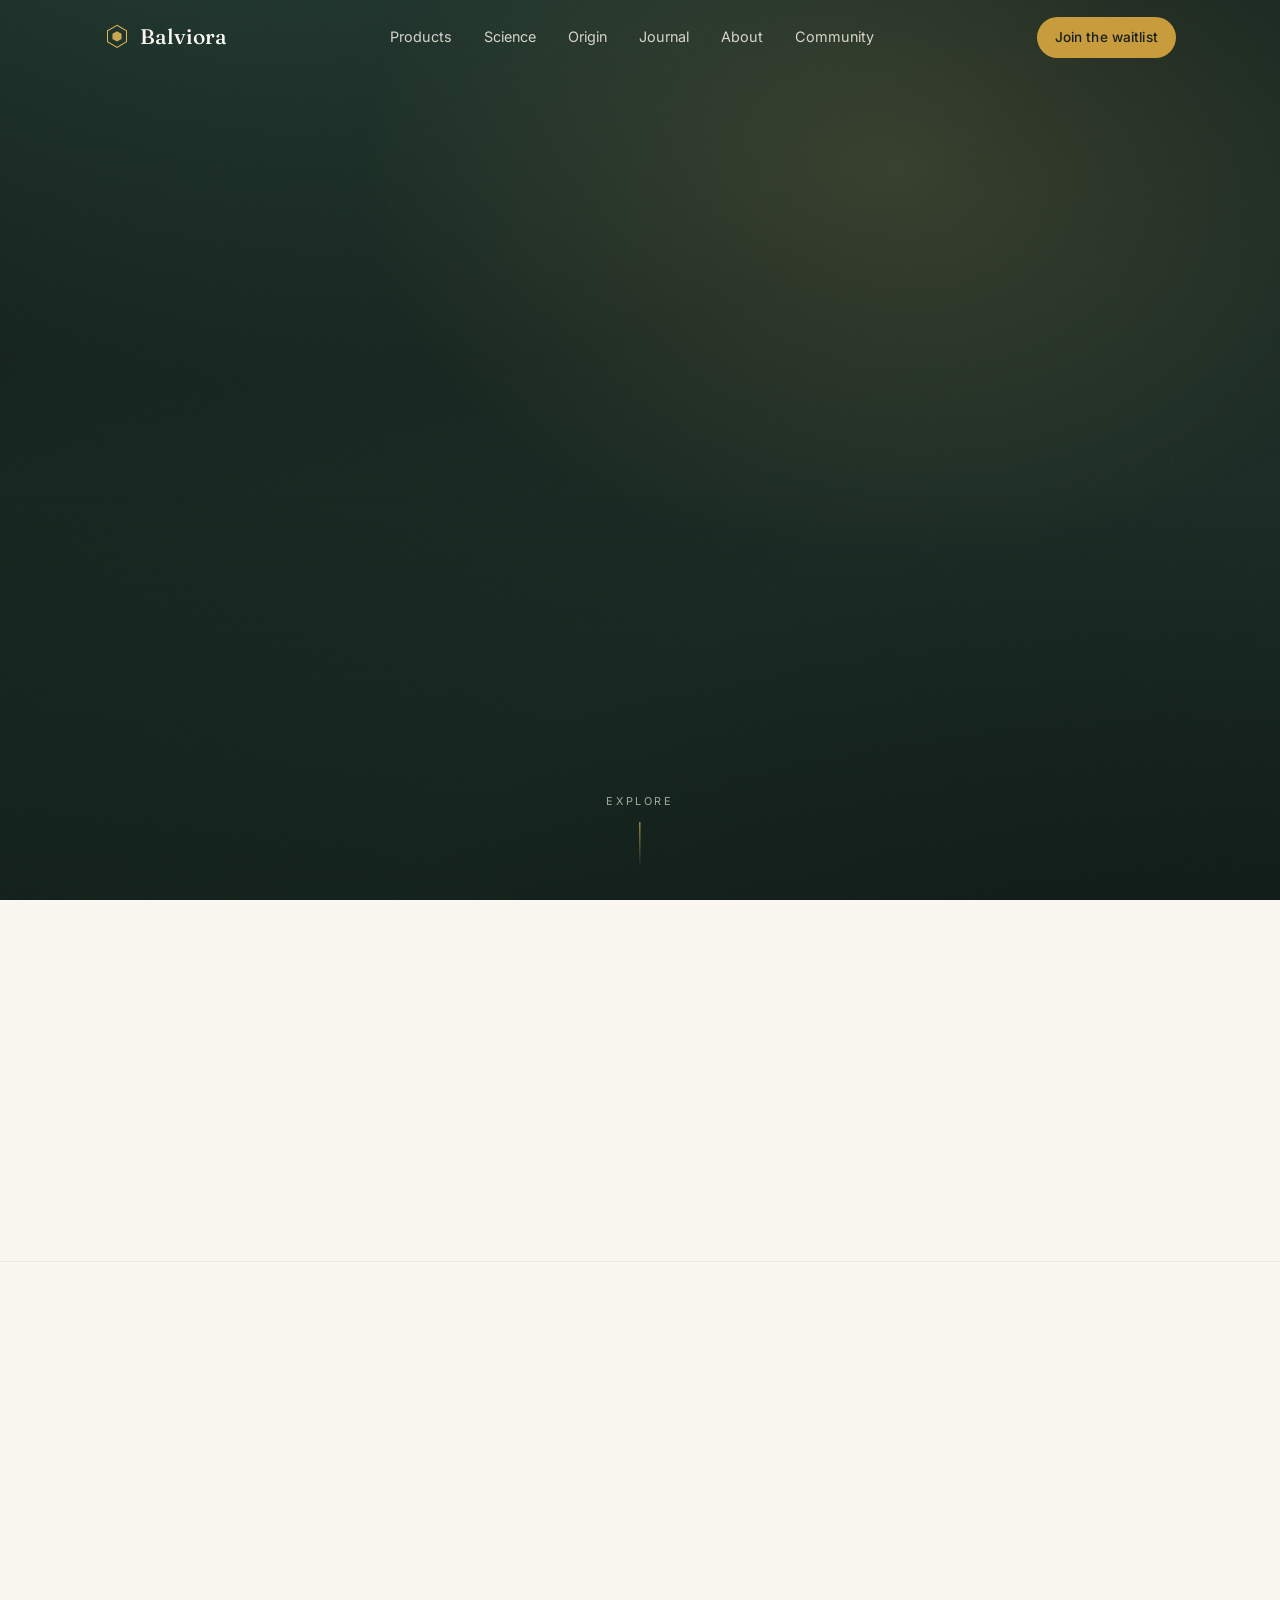
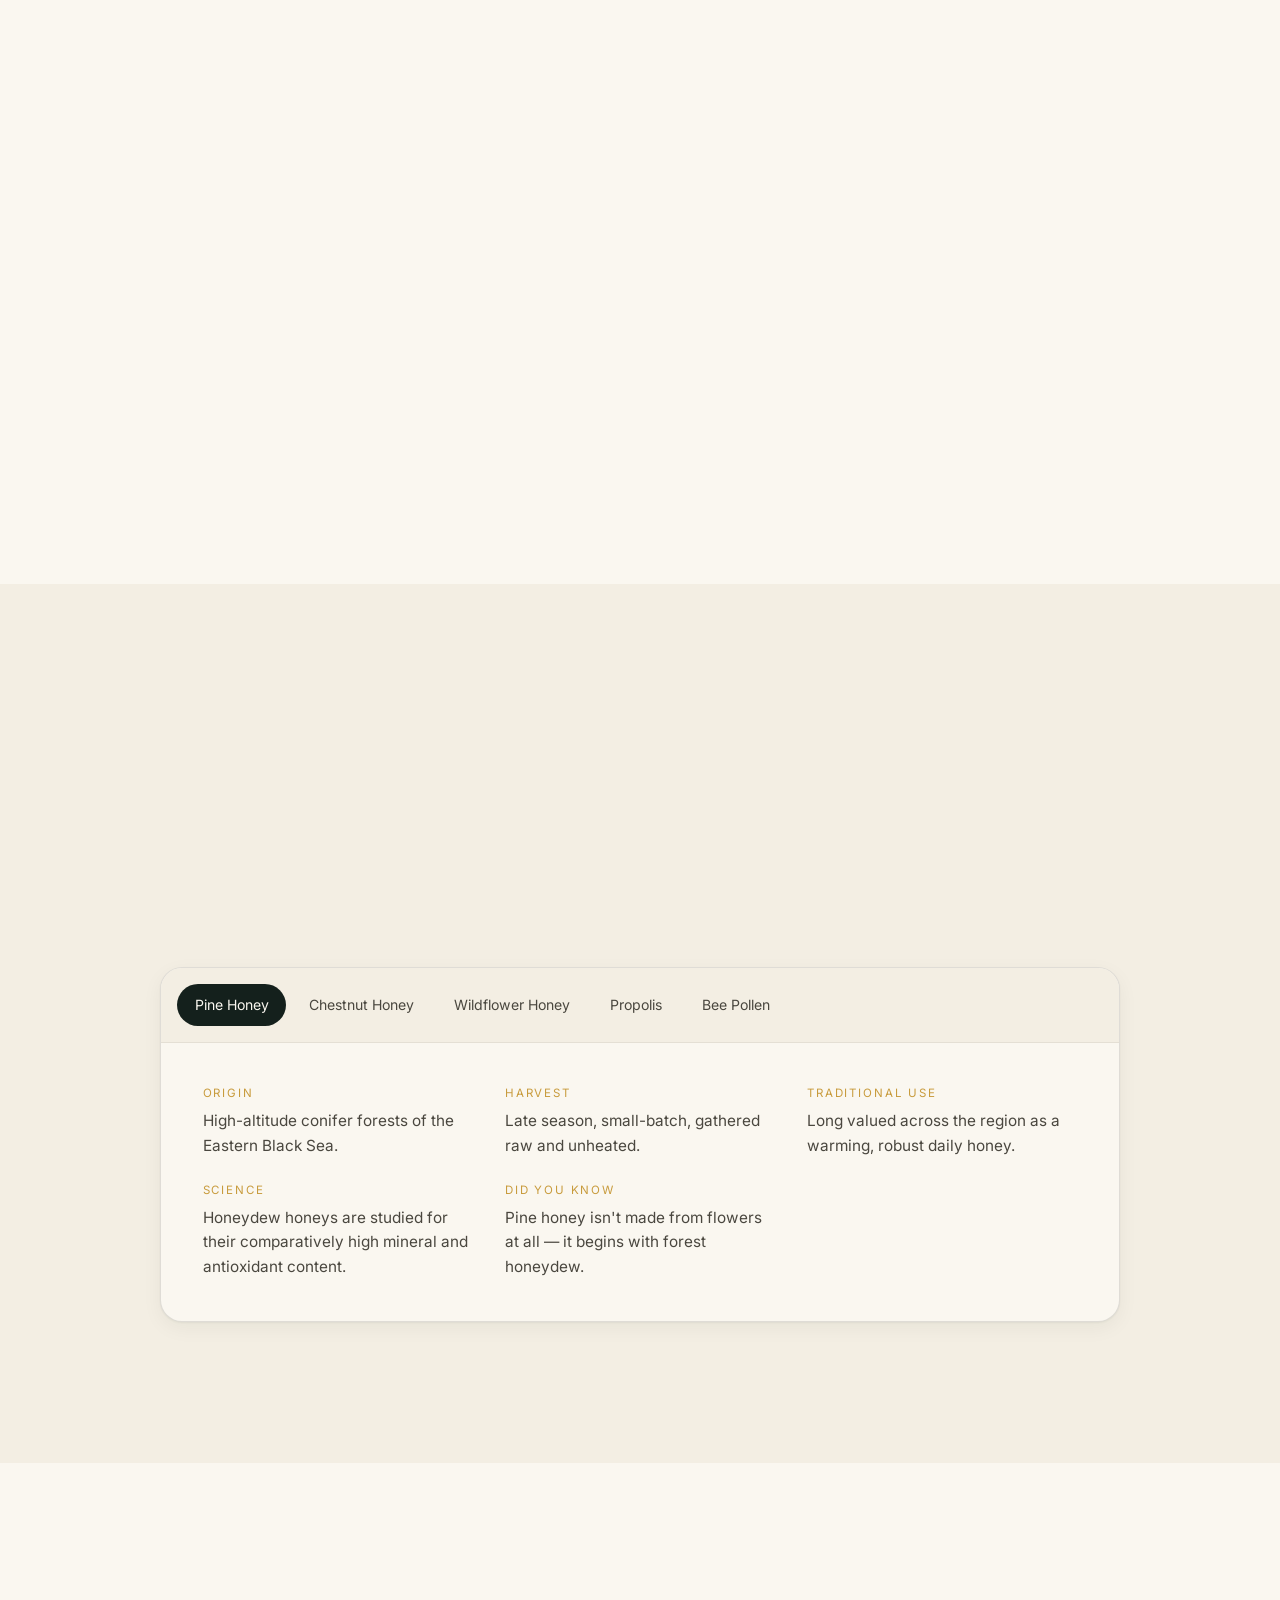
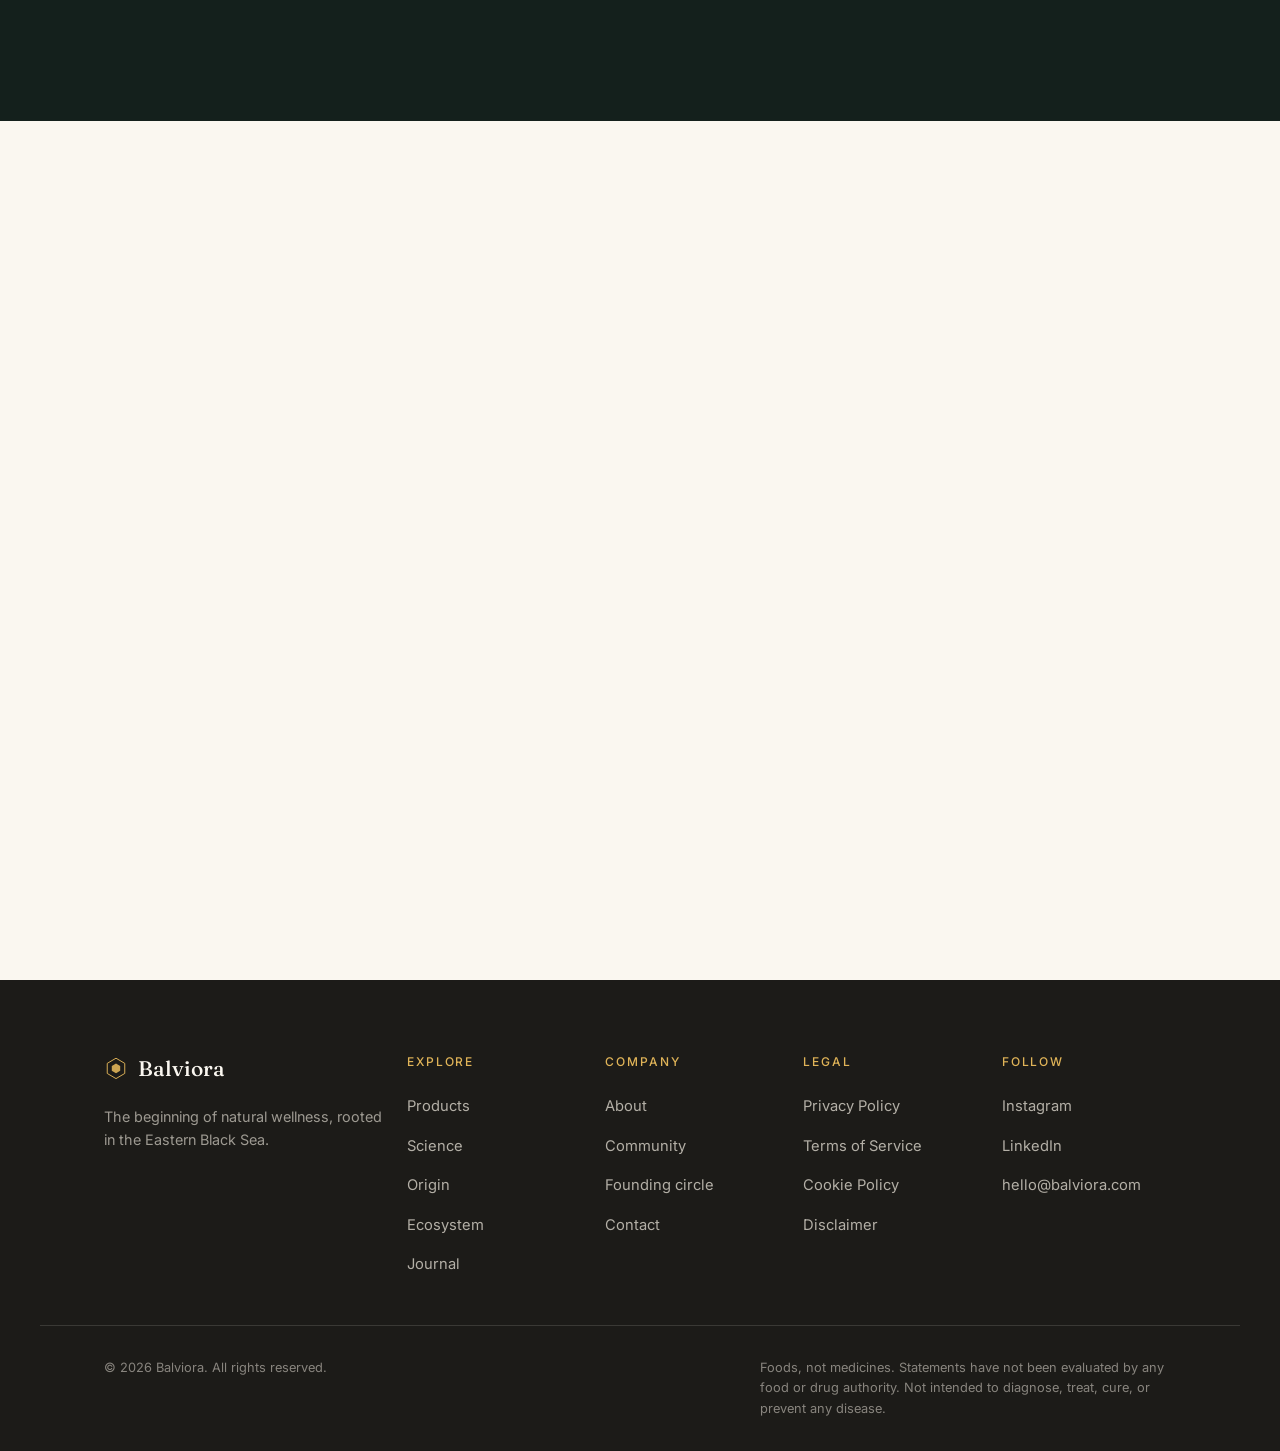
==== commit 3f24a5bd: "Pre-launch polish: kill mobile x-overflow, tighten SEO tags From an automated pre-launch audit: - Mo" ====
--- a/index.html
+++ b/index.html
@@ -3,20 +3,20 @@
 <head>
 <meta charset="UTF-8">
 <meta name="viewport" content="width=device-width, initial-scale=1, viewport-fit=cover">
-<title>Balviora — The Beginning of Natural Wellness, Rooted in the Black Sea</title>
-<meta name="description" content="Balviora is a premium natural wellness company. It begins with Black Sea Balance — small-batch, laboratory-tested pine, chestnut, and wildflower honey from the ancient forests of the Eastern Black Sea. Nature, transparency, and modern science, in one growing ecosystem.">
+<title>Balviora — Premium Natural Wellness from the Black Sea</title>
+<meta name="description" content="Premium natural wellness, rooted in the Eastern Black Sea. Balviora begins with Black Sea Balance — small-batch, lab-tested pine, chestnut & wildflower honey.">
 <meta name="keywords" content="Balviora, Black Sea Balance, premium honey, natural wellness, apitherapy, pine honey, chestnut honey, wildflower honey, propolis, royal jelly, bee pollen, bee bread, apilarnil, wellness ecosystem, Eastern Black Sea">
 <meta name="author" content="Balviora">
 <meta name="robots" content="index, follow, max-image-preview:large">
-<link rel="canonical" href="https://ferhanincegumus.github.io/desktop-tutorial/">
+<link rel="canonical" href="https://ferhanincegumus.github.io/Balviora/">
 
 <!-- Open Graph -->
 <meta property="og:type" content="website">
 <meta property="og:site_name" content="Balviora">
 <meta property="og:title" content="Balviora — The Beginning of Natural Wellness">
 <meta property="og:description" content="Discover Black Sea Balance, the first collection from Balviora — a natural wellness company built on nature, transparency, and modern science. Honey is only the first chapter.">
-<meta property="og:url" content="https://ferhanincegumus.github.io/desktop-tutorial/">
-<meta property="og:image" content="https://ferhanincegumus.github.io/desktop-tutorial/assets/og-cover.svg">
+<meta property="og:url" content="https://ferhanincegumus.github.io/Balviora/">
+<meta property="og:image" content="https://ferhanincegumus.github.io/Balviora/assets/og-cover.svg">
 <meta property="og:image:alt" content="Balviora — Black Sea Balance collection">
 <meta property="og:locale" content="en_US">
 
@@ -24,7 +24,7 @@
 <meta name="twitter:card" content="summary_large_image">
 <meta name="twitter:title" content="Balviora — The Beginning of Natural Wellness">
 <meta name="twitter:description" content="The beginning of a natural wellness ecosystem, starting with Black Sea Balance.">
-<meta name="twitter:image" content="https://ferhanincegumus.github.io/desktop-tutorial/assets/og-cover.svg">
+<meta name="twitter:image" content="https://ferhanincegumus.github.io/Balviora/assets/og-cover.svg">
 
 <meta name="theme-color" content="#14201C" media="(prefers-color-scheme: dark)">
 <meta name="theme-color" content="#FAF7F0" media="(prefers-color-scheme: light)">
@@ -57,8 +57,8 @@
   "@context": "https://schema.org",
   "@type": "Organization",
   "name": "Balviora",
-  "url": "https://ferhanincegumus.github.io/desktop-tutorial/",
-  "logo": "https://ferhanincegumus.github.io/desktop-tutorial/assets/favicon.svg",
+  "url": "https://ferhanincegumus.github.io/Balviora/",
+  "logo": "https://ferhanincegumus.github.io/Balviora/assets/favicon.svg",
   "description": "Balviora is a premium natural wellness company inspired by nature, backed by transparency and modern science, beginning its journey with small-batch bee products from the Eastern Black Sea.",
   "foundingDate": "2025",
   "brand": { "@type": "Brand", "name": "Balviora" },
@@ -82,7 +82,7 @@
   "@context": "https://schema.org",
   "@type": "WebSite",
   "name": "Balviora",
-  "url": "https://ferhanincegumus.github.io/desktop-tutorial/",
+  "url": "https://ferhanincegumus.github.io/Balviora/",
   "publisher": { "@type": "Organization", "name": "Balviora" }
 }
 </script>
@@ -91,8 +91,8 @@
   "@context": "https://schema.org",
   "@type": "BreadcrumbList",
   "itemListElement": [
-    { "@type": "ListItem", "position": 1, "name": "Home", "item": "https://ferhanincegumus.github.io/desktop-tutorial/" },
-    { "@type": "ListItem", "position": 2, "name": "Black Sea Balance", "item": "https://ferhanincegumus.github.io/desktop-tutorial/#products" }
+    { "@type": "ListItem", "position": 1, "name": "Home", "item": "https://ferhanincegumus.github.io/Balviora/" },
+    { "@type": "ListItem", "position": 2, "name": "Black Sea Balance", "item": "https://ferhanincegumus.github.io/Balviora/#products" }
   ]
 }
 </script>
--- a/css/styles.css
+++ b/css/styles.css
@@ -56,7 +56,7 @@
 
 /* --------------------------- 2. RESET / BASE --------------------------- */
 *,*::before,*::after{box-sizing:border-box}
-html{-webkit-text-size-adjust:100%;scroll-behavior:smooth;scroll-padding-top:90px}
+html{-webkit-text-size-adjust:100%;scroll-behavior:smooth;scroll-padding-top:90px;overflow-x:clip}
 @media (prefers-reduced-motion:reduce){html{scroll-behavior:auto}}
 body{
   margin:0;
@@ -216,7 +216,7 @@
   padding-block:9rem 6rem;
 }
 .hero-bg{position:absolute;inset:0;z-index:-2}
-.hero-layer{position:absolute;inset:-10% -5%;will-change:transform}
+.hero-layer{position:absolute;inset:-12% 0;will-change:transform}
 .hero-forest{
   background:
     radial-gradient(120% 90% at 20% -10%,rgba(40,69,58,.9),transparent 60%),
@@ -510,7 +510,7 @@
 .site-footer .brand-mark{color:var(--honey-light)}
 .footer-tag{margin-top:1rem;font-size:.9rem;color:rgba(243,238,227,.6);max-width:34ch}
 .footer-col h4{font-size:.75rem;letter-spacing:.16em;text-transform:uppercase;color:var(--honey-light);margin-bottom:1rem;font-weight:500}
-.footer-col a{display:block;font-size:.92rem;color:rgba(243,238,227,.7);padding:.35rem 0;transition:color .25s var(--ease)}
+.footer-col a{display:block;font-size:.92rem;color:rgba(243,238,227,.7);padding:.5rem 0;transition:color .25s var(--ease)}
 .footer-col a:hover{color:var(--warm-white)}
 .footer-bottom{display:flex;justify-content:space-between;gap:1.5rem;padding-top:2rem;flex-wrap:wrap}
 .footer-bottom p{font-size:.8rem;color:rgba(243,238,227,.5)}
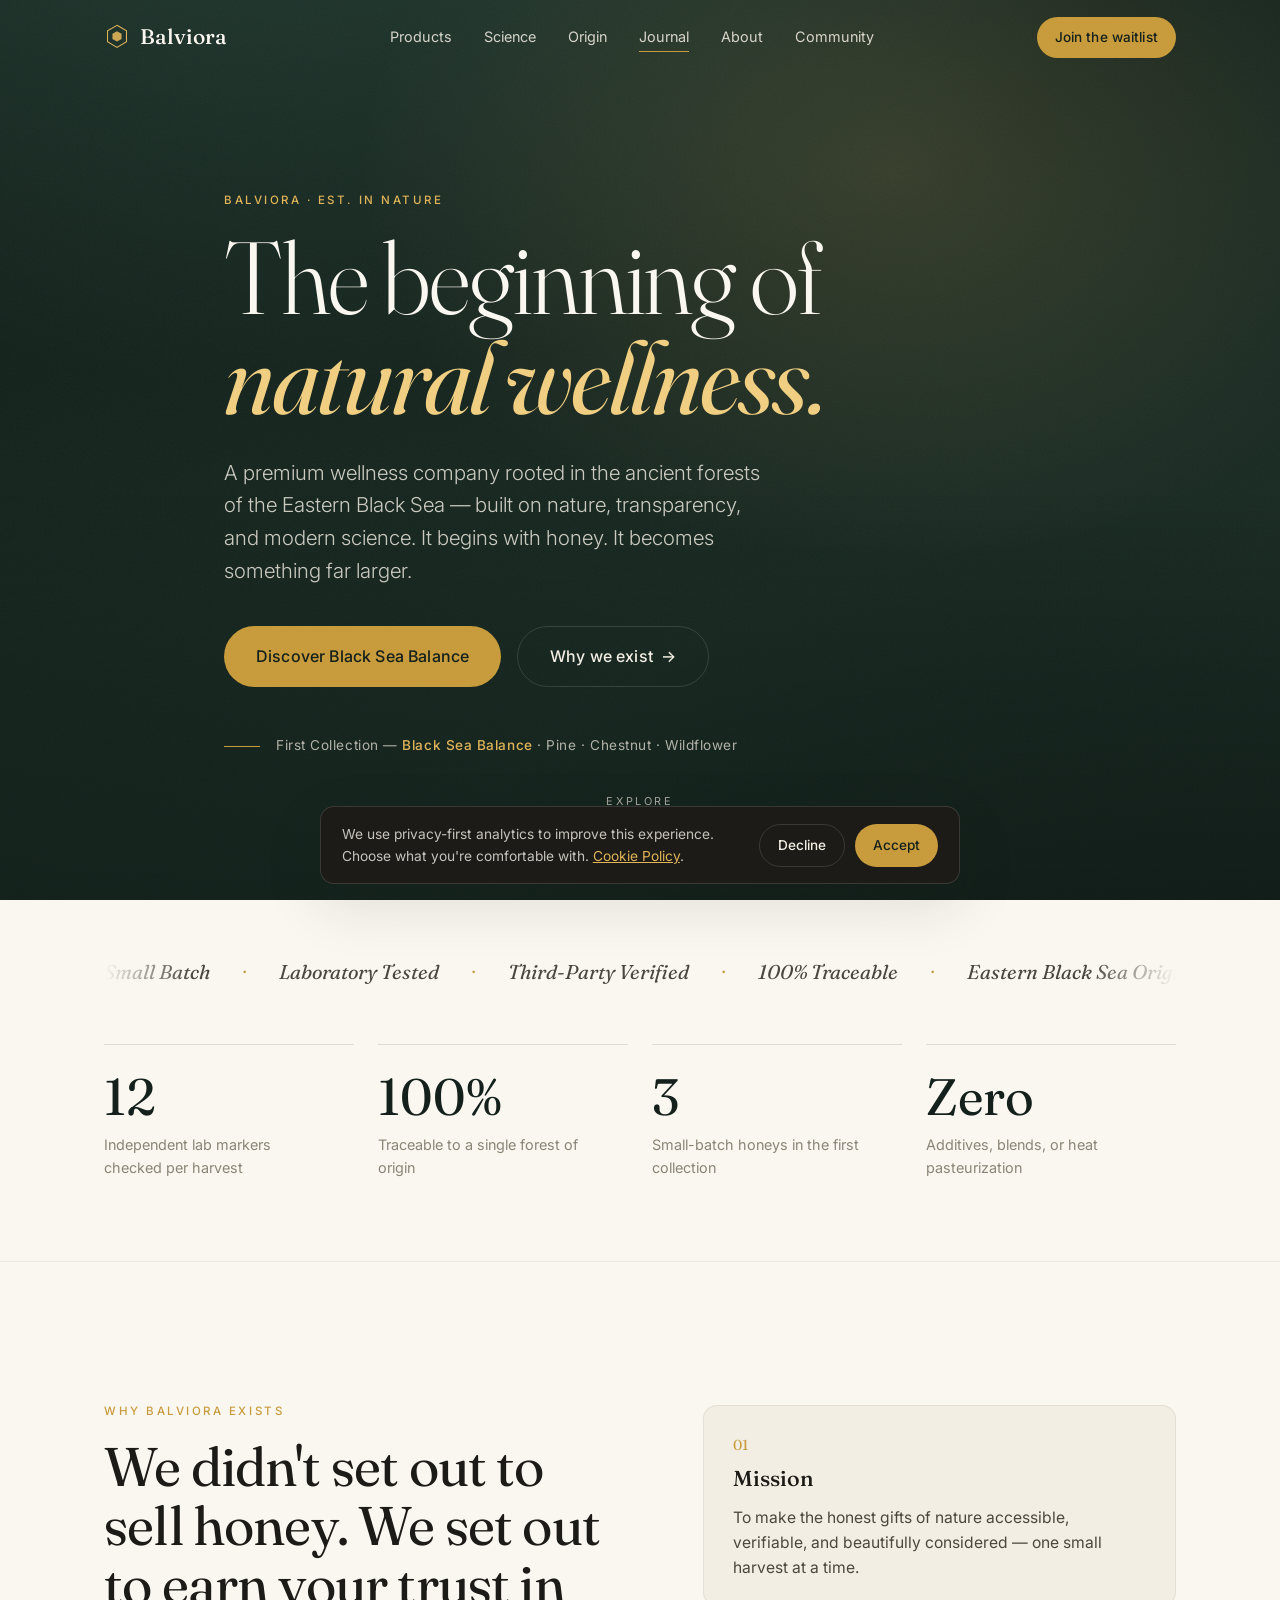
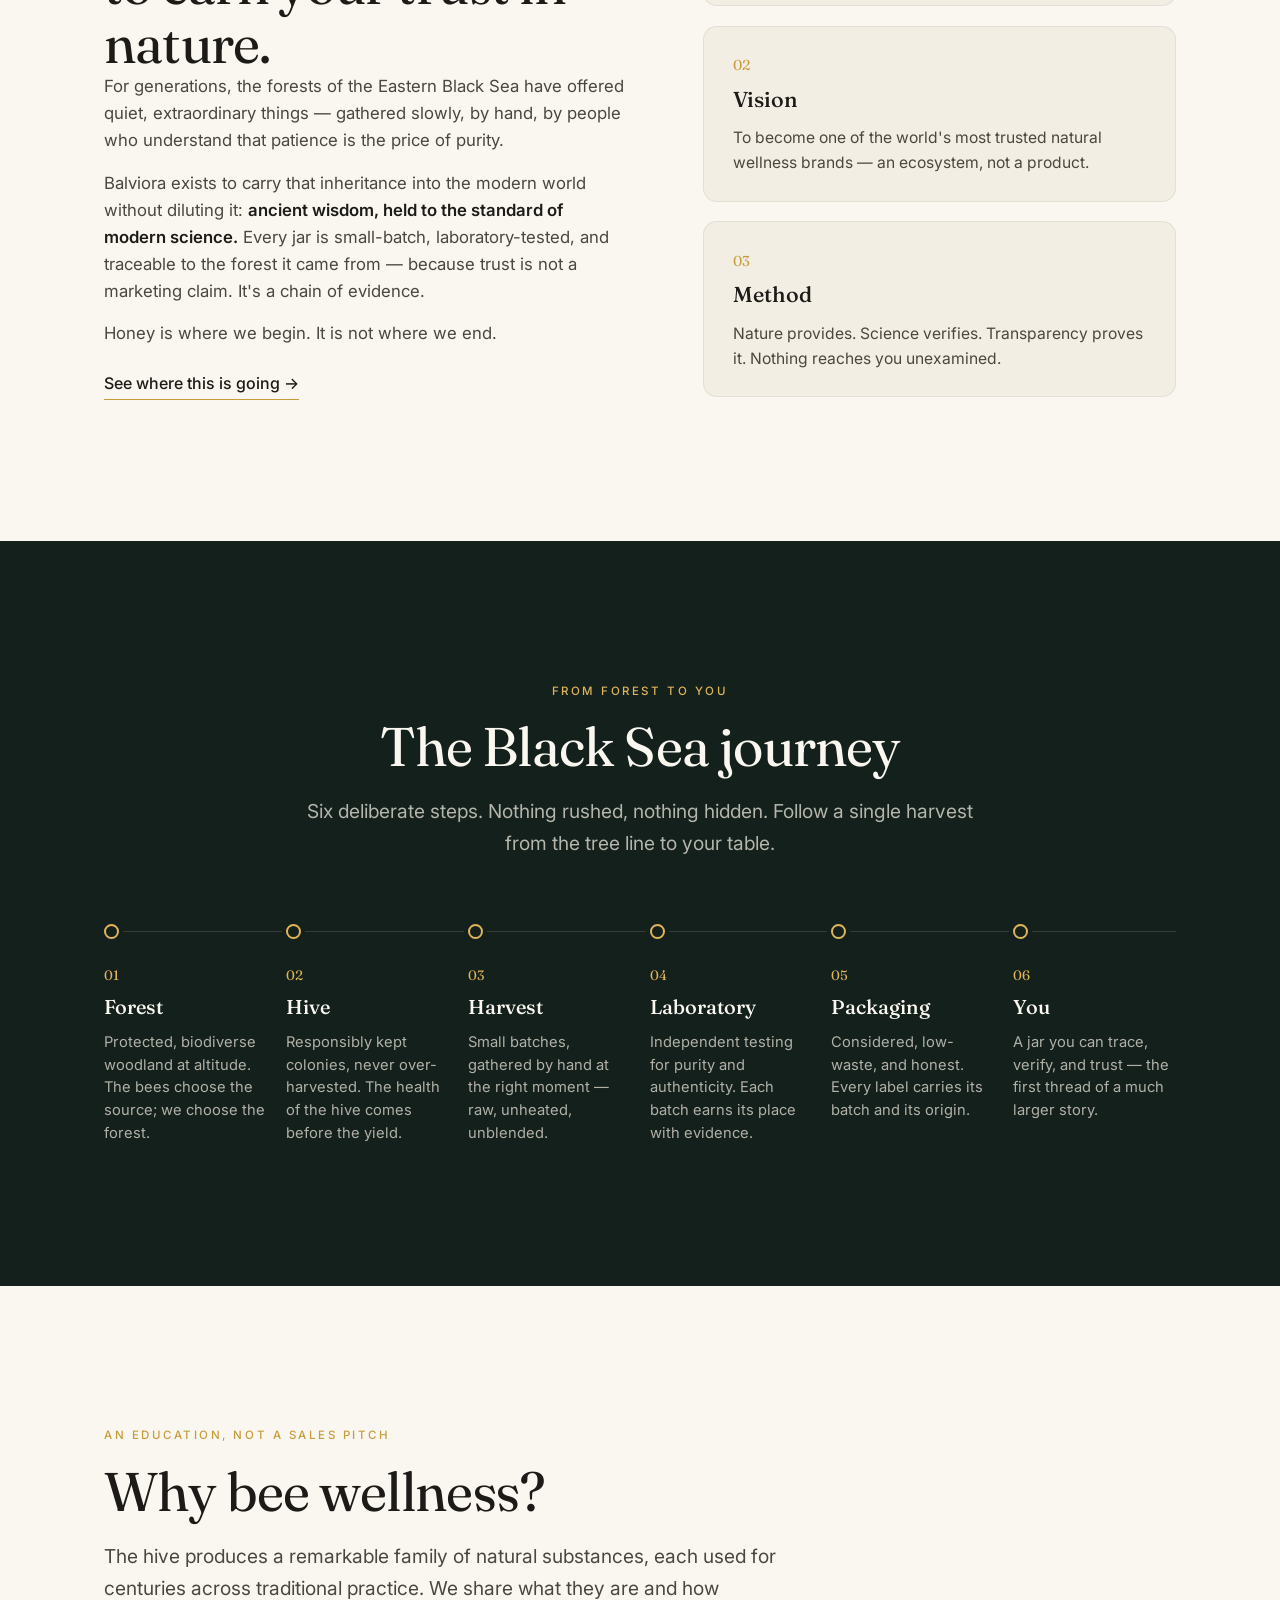
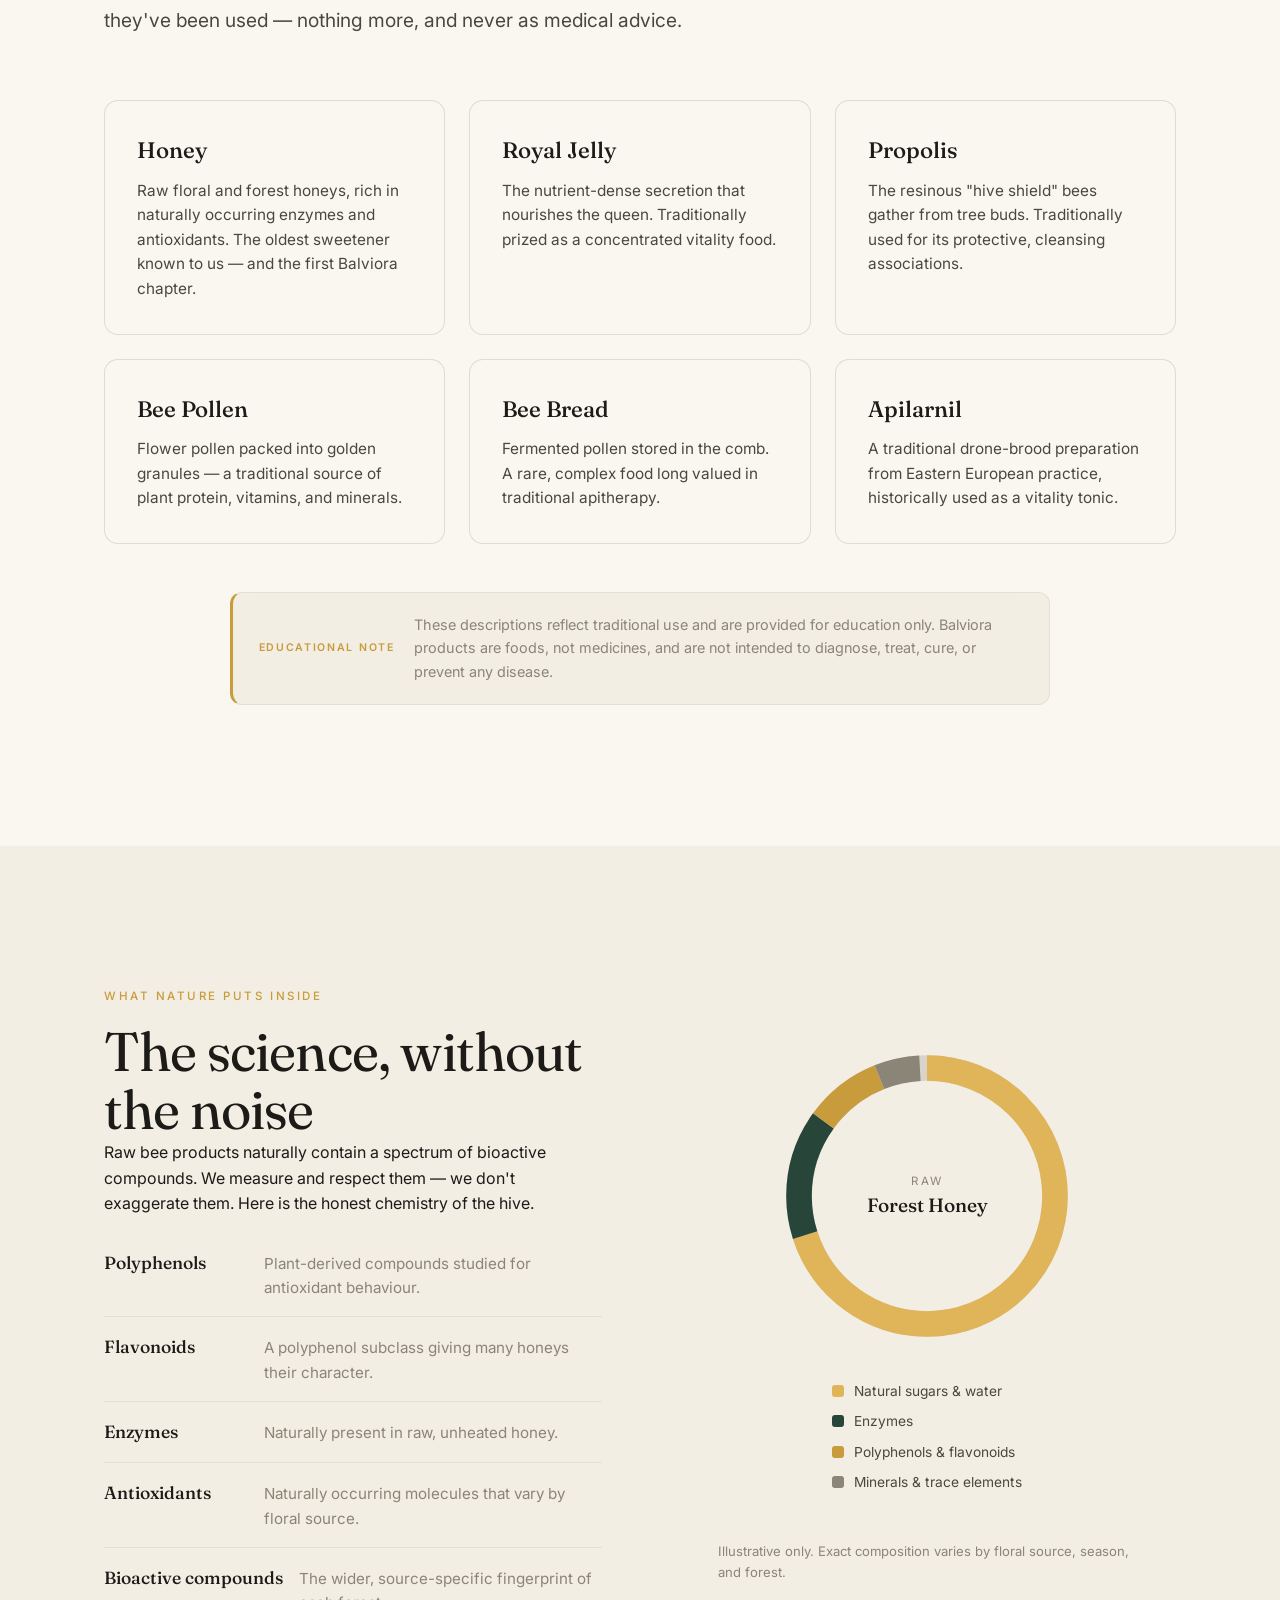
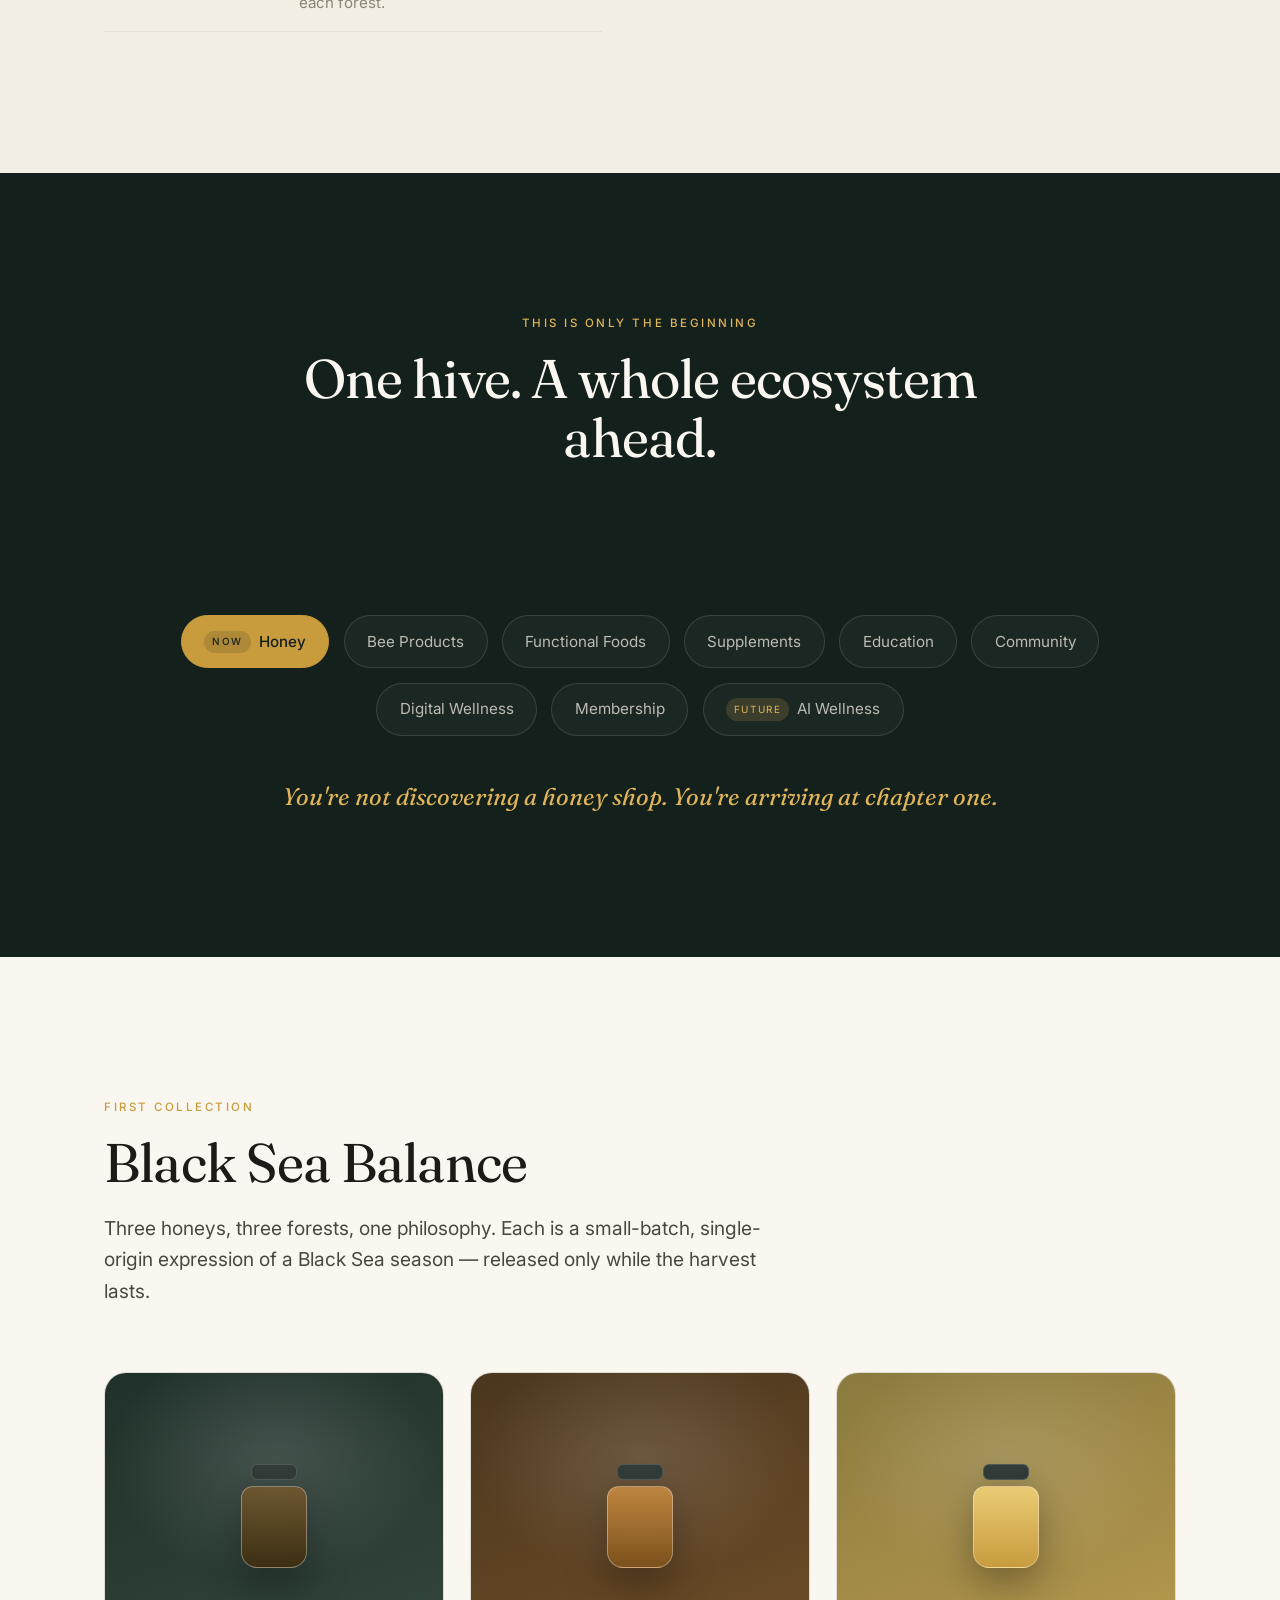
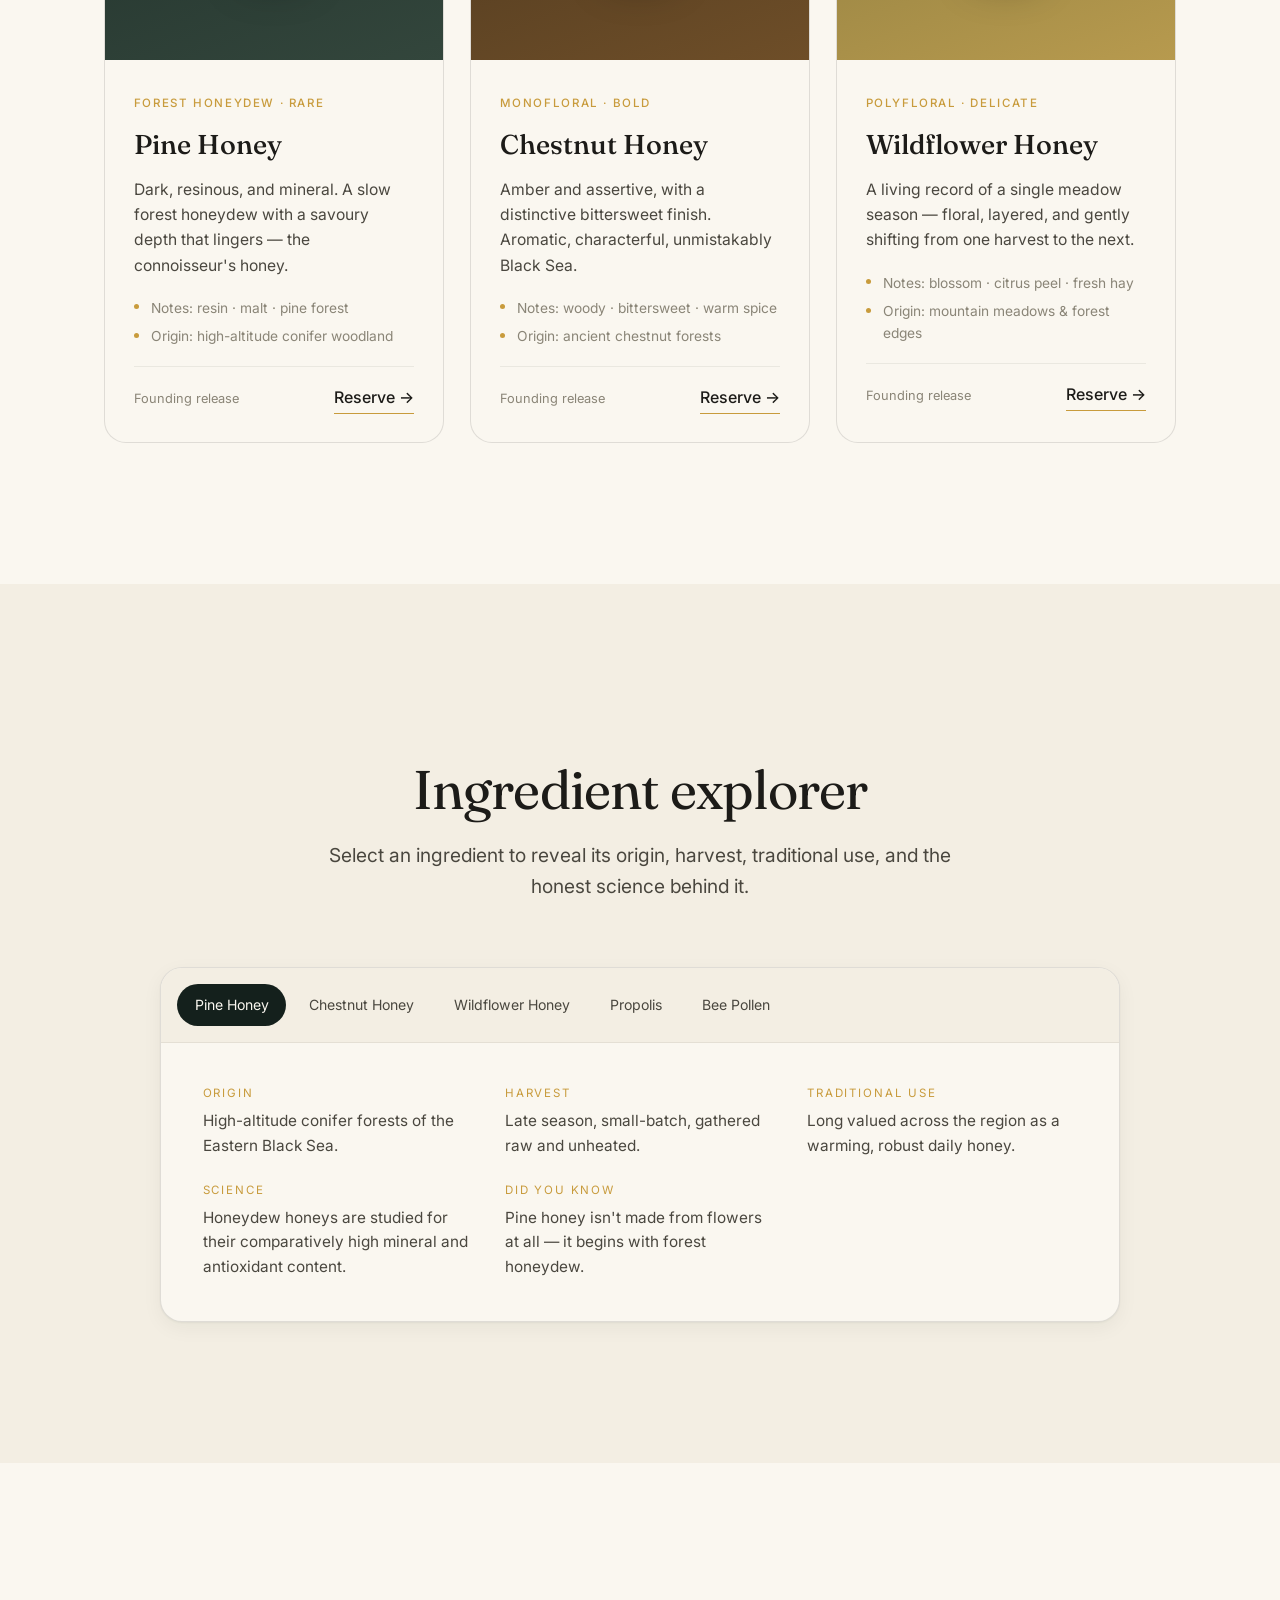
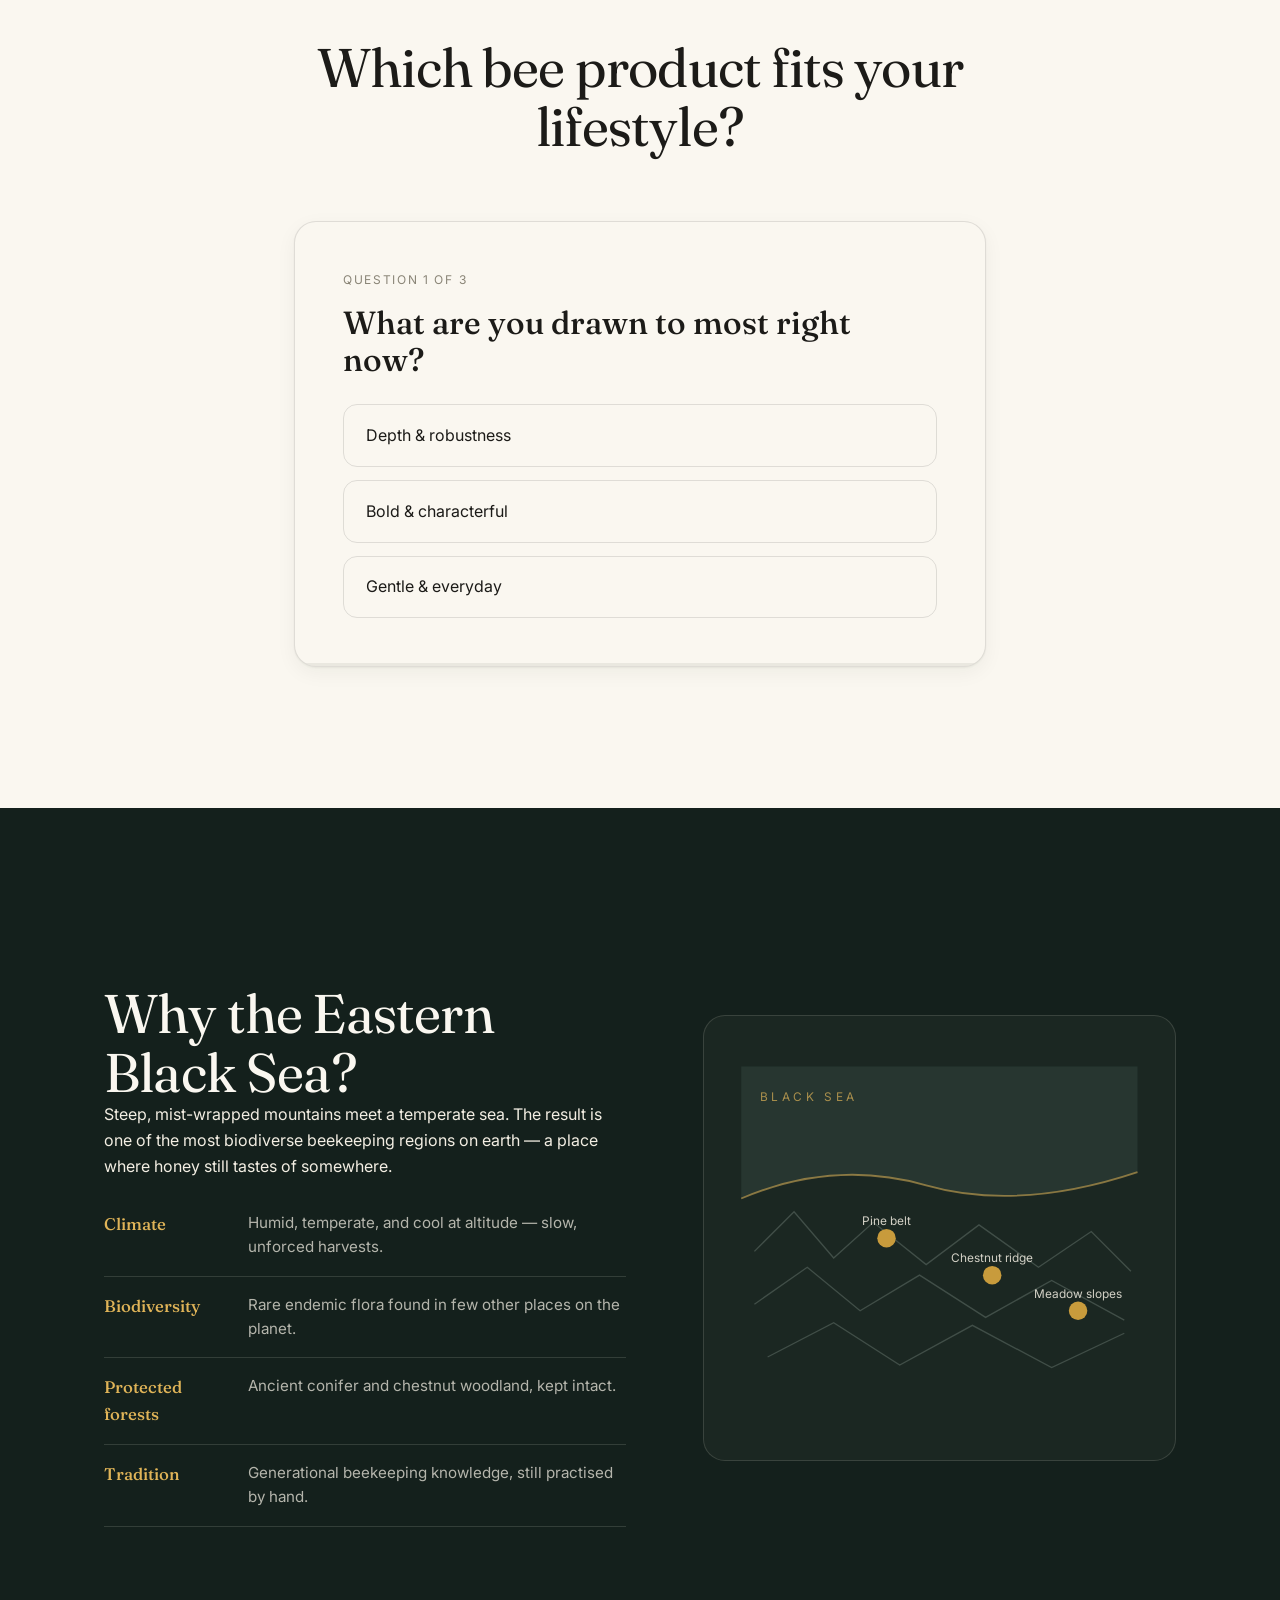
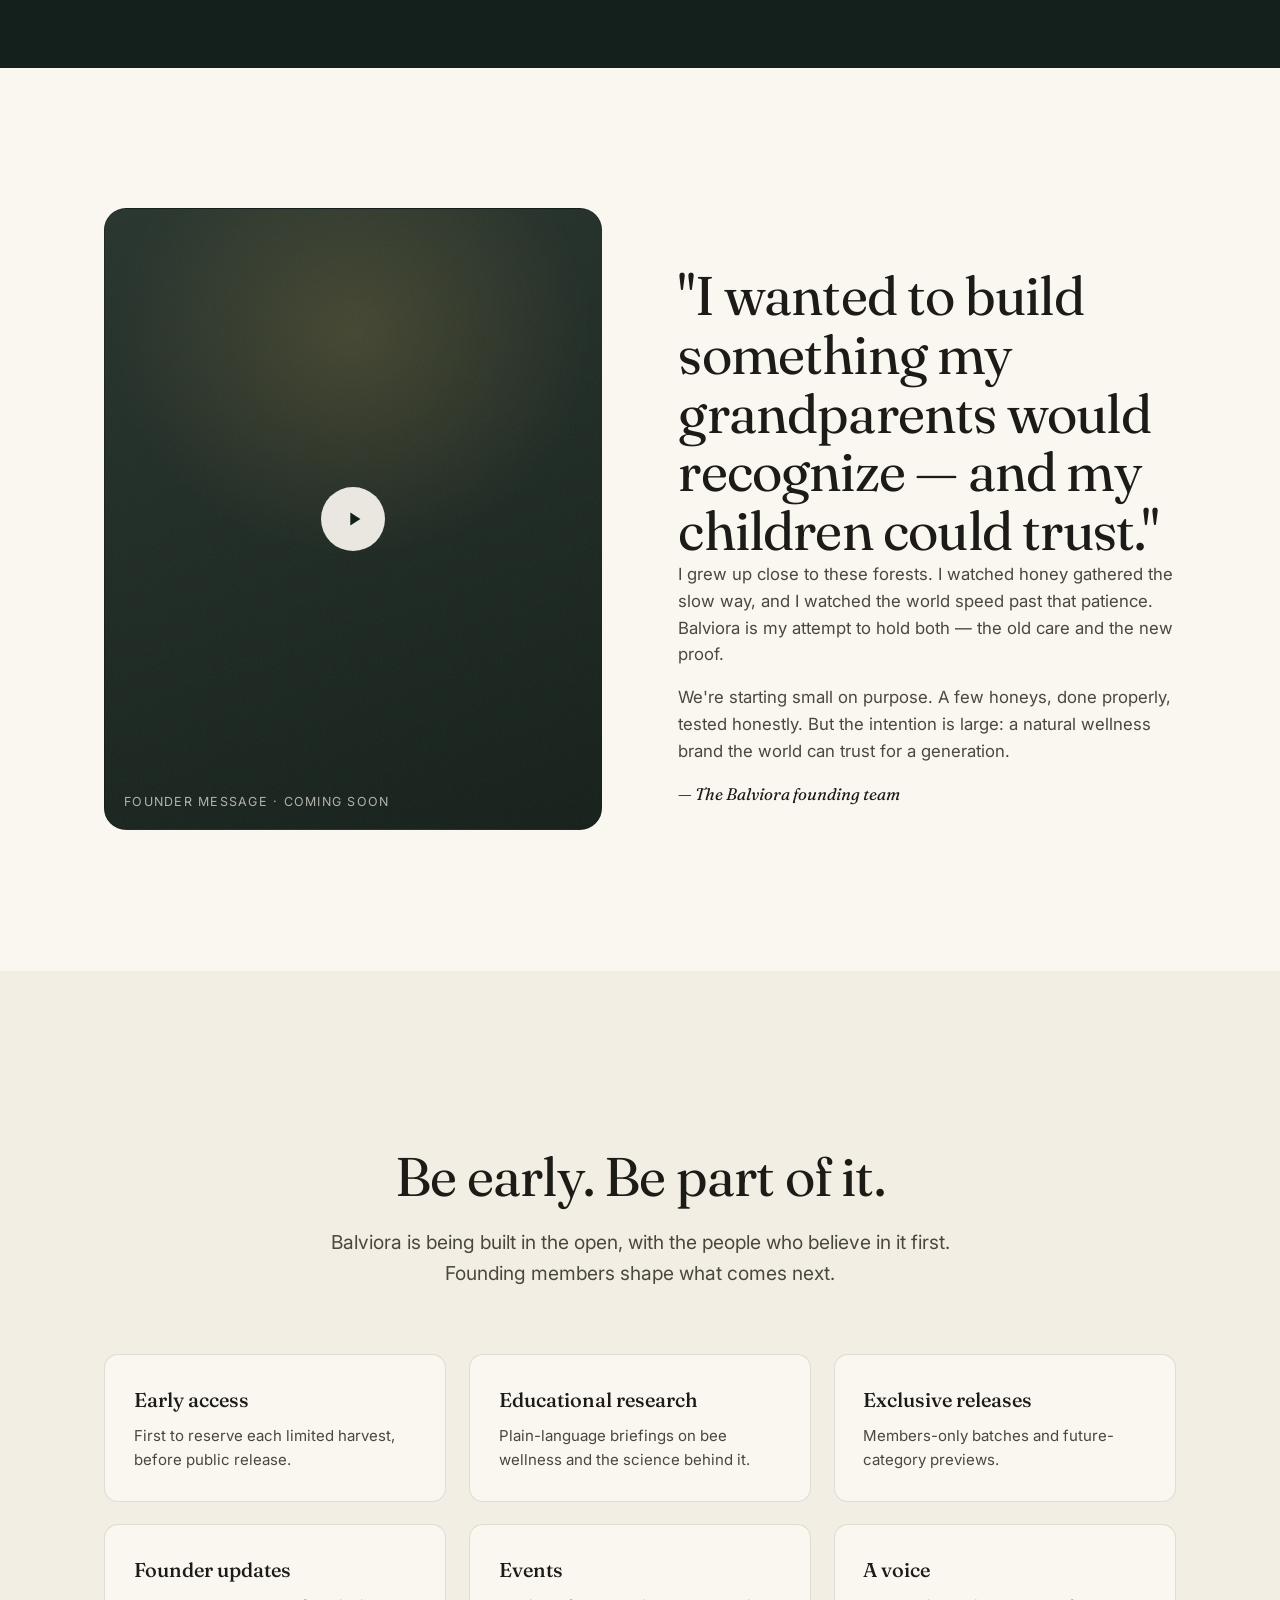
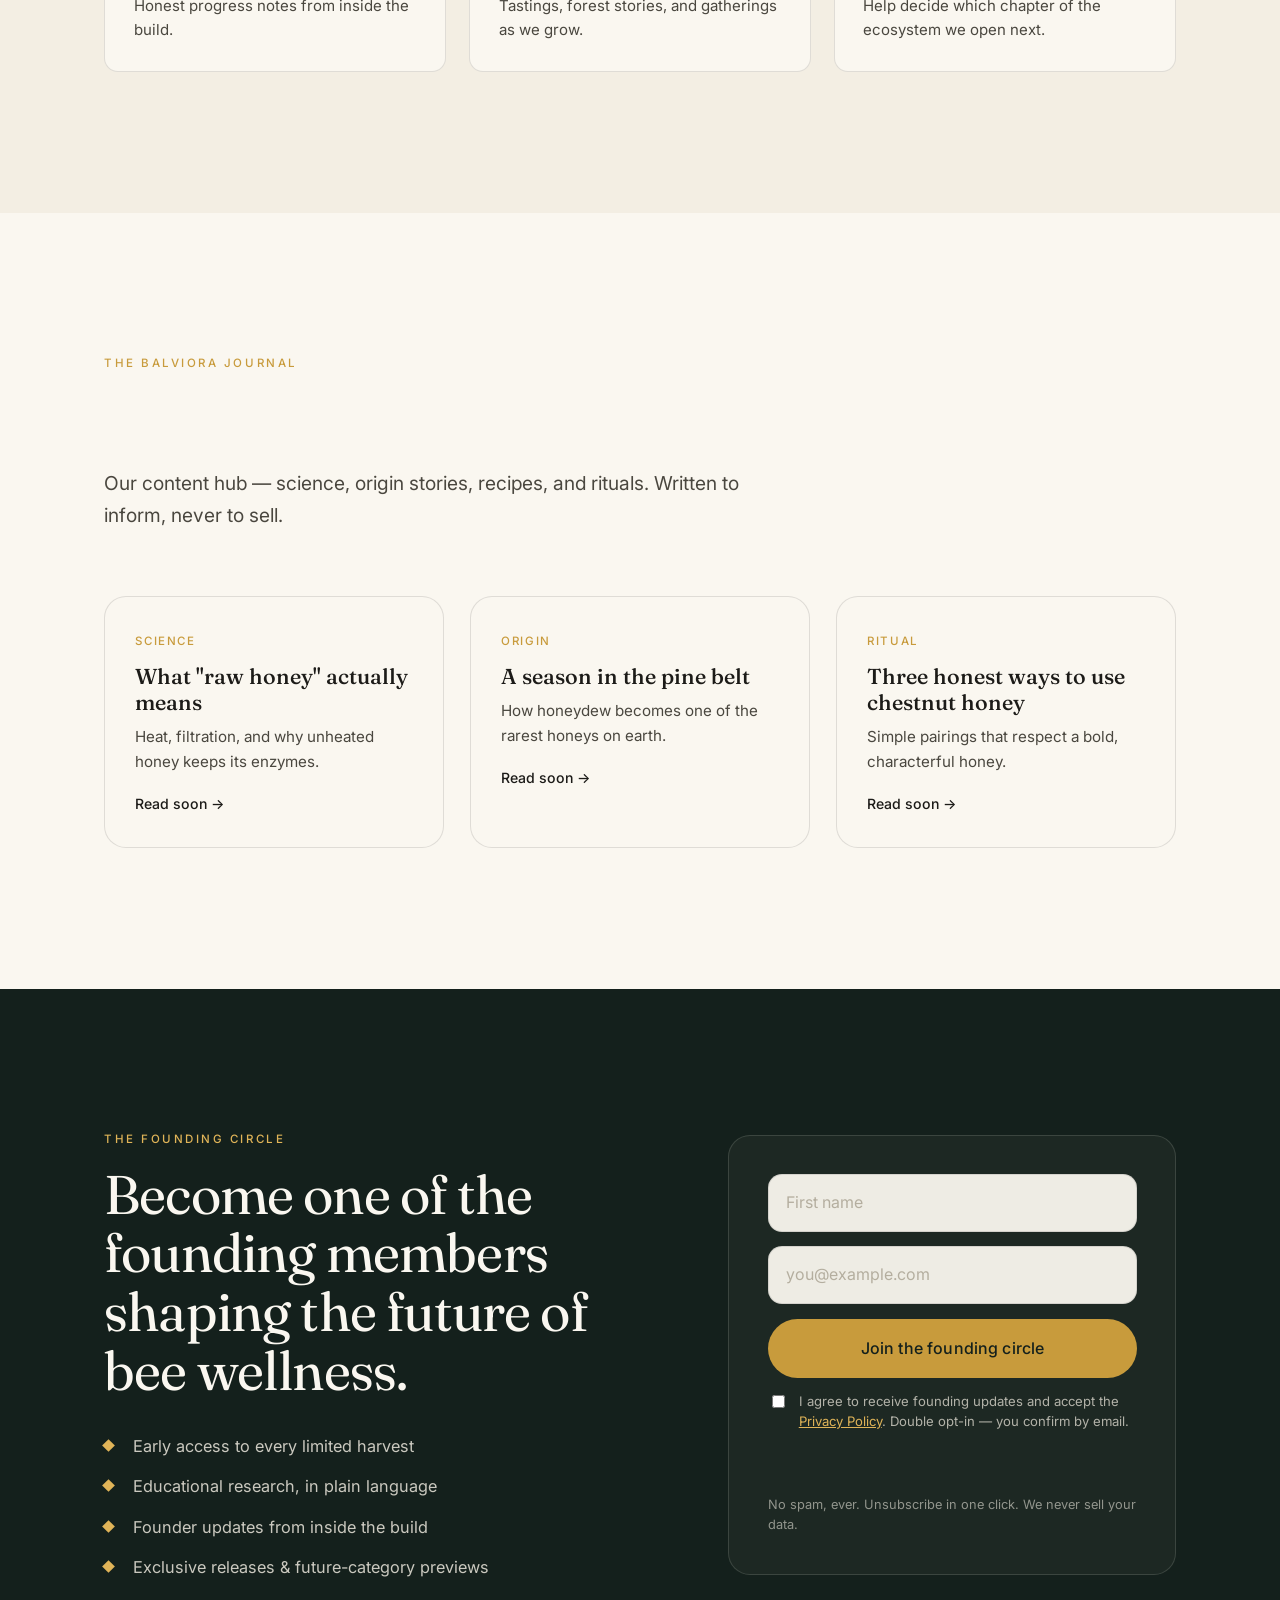
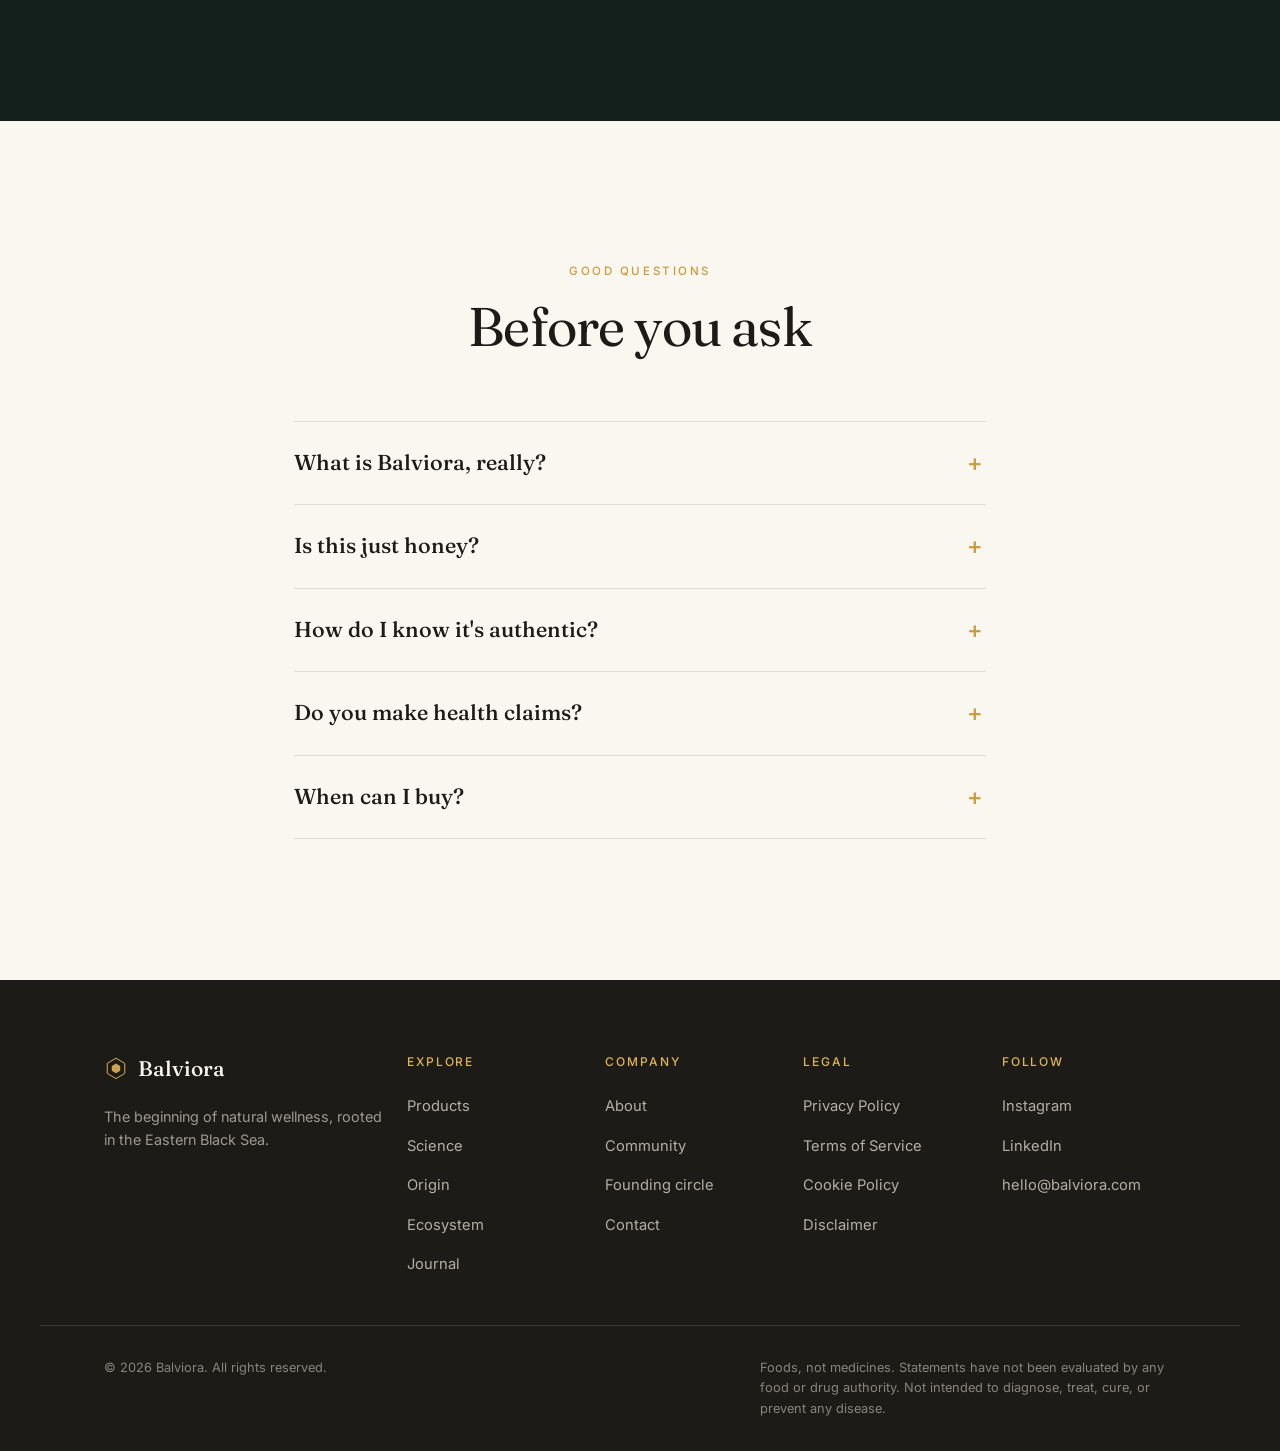
==== commit df088363: "Wire waitlist + quiz email capture to Brevo Connect both signup forms to the Brevo hosted-form endpo" ====
--- a/index.html
+++ b/index.html
@@ -857,12 +857,16 @@
            or POST to your own webhook. Double opt-in recommended.
            Set data-endpoint to your list URL to enable real submits.
            ============================================================ -->
-      <form class="waitlist-form" data-waitlist data-endpoint="" novalidate>
+      <form class="waitlist-form" data-waitlist data-endpoint="https://16697db2.sibforms.com/serve/[base64]" novalidate>
         <label for="wl-name" class="sr-only">First name</label>
         <input type="text" id="wl-name" name="name" autocomplete="given-name" placeholder="First name">
 
         <label for="wl-email" class="sr-only">Email address</label>
-        <input type="email" id="wl-email" name="email" inputmode="email" autocomplete="email" placeholder="you@example.com" required aria-describedby="wl-msg">
+        <input type="email" id="wl-email" name="EMAIL" inputmode="email" autocomplete="email" placeholder="you@example.com" required aria-describedby="wl-msg">
+
+        <!-- Brevo anti-bot honeypot (must stay empty) + locale -->
+        <input type="text" name="email_address_check" value="" style="display:none" tabindex="-1" autocomplete="off" aria-hidden="true">
+        <input type="hidden" name="locale" value="en">
 
         <button type="submit" class="btn btn-solid btn-lg btn-block">Join the founding circle</button>
 
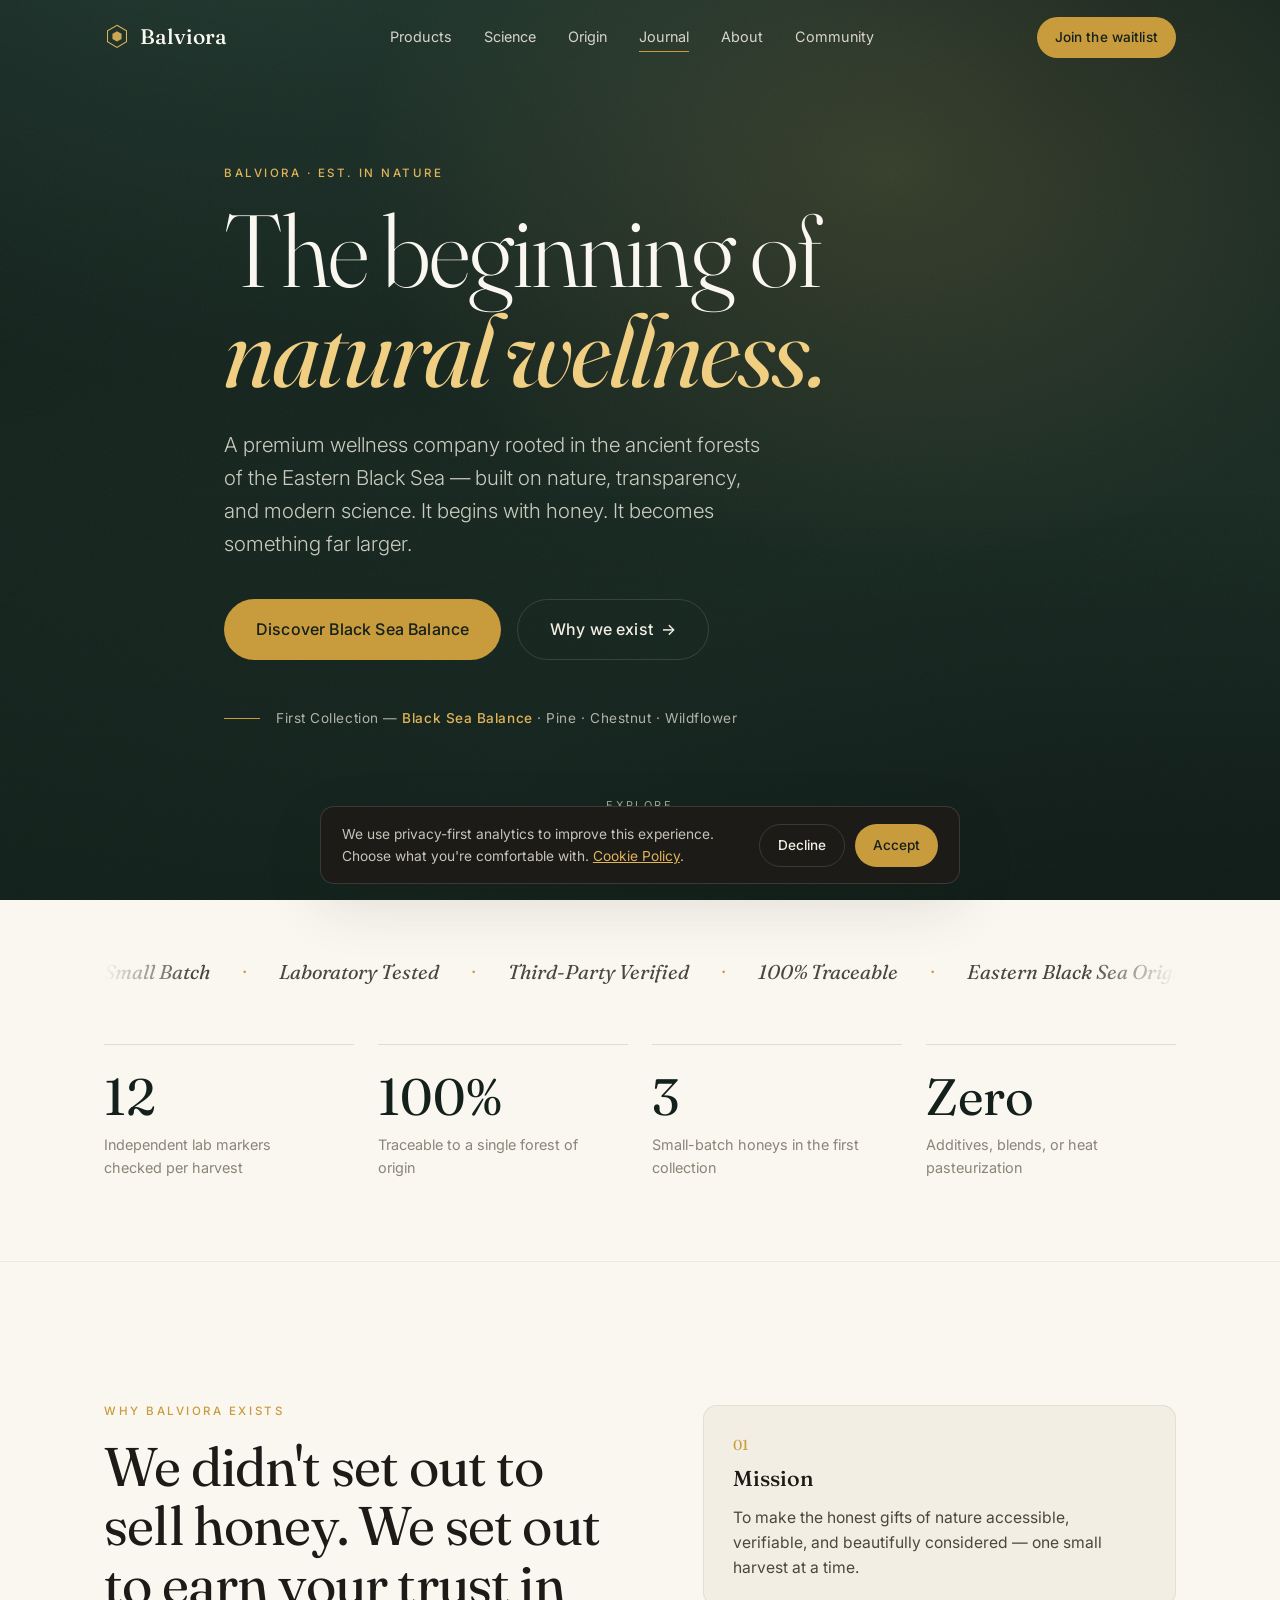
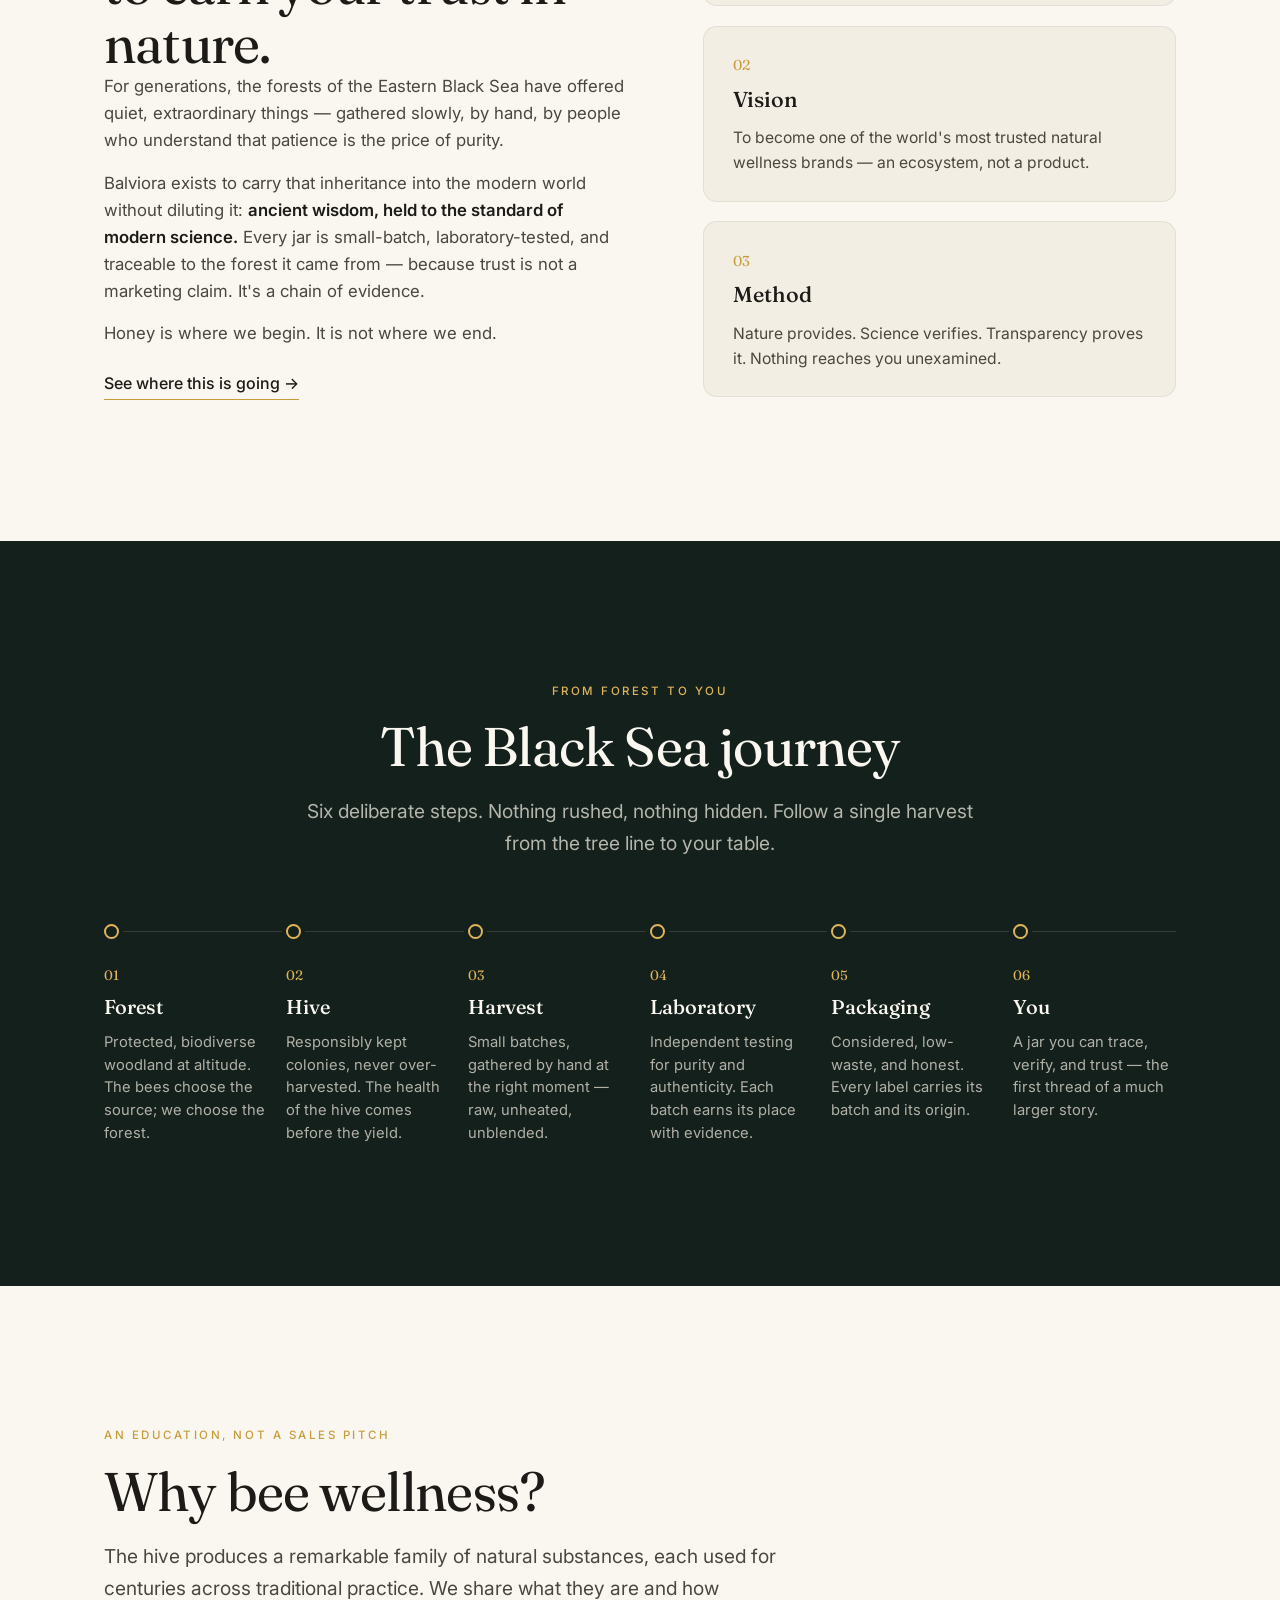
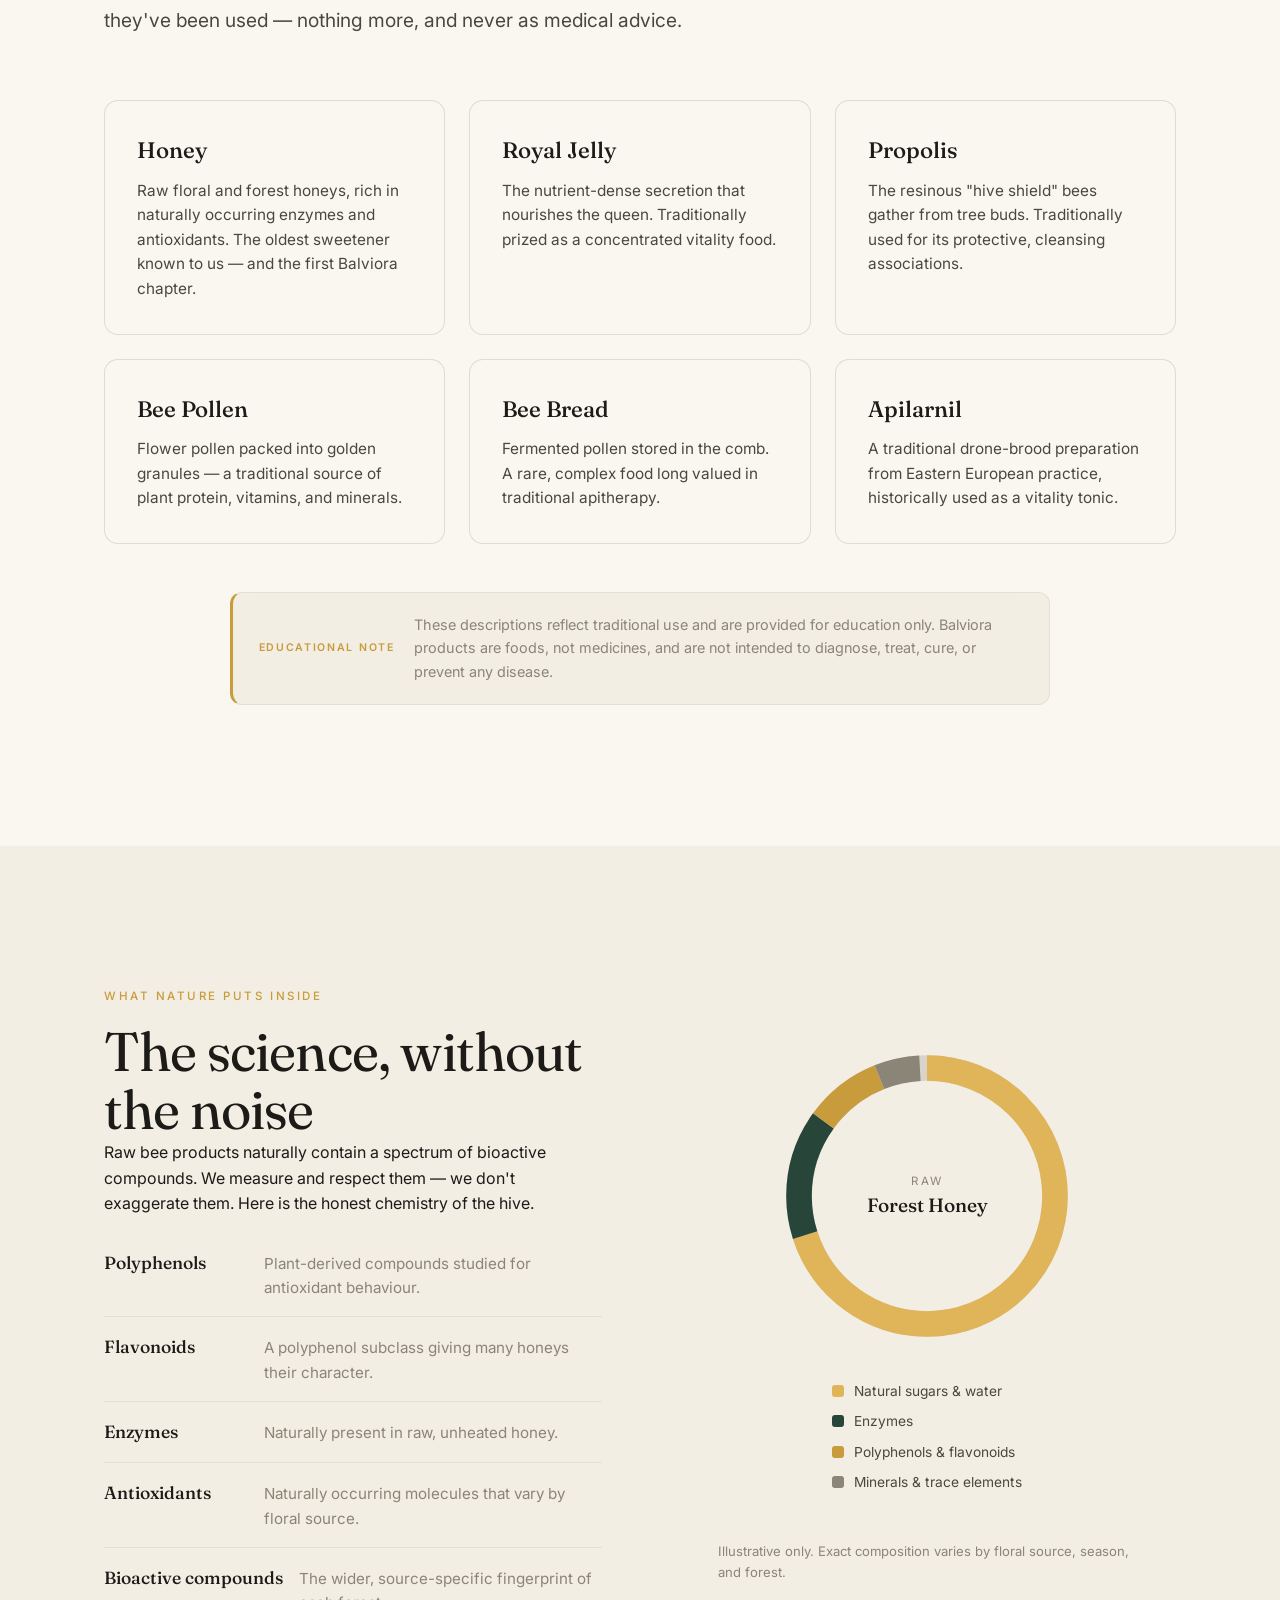
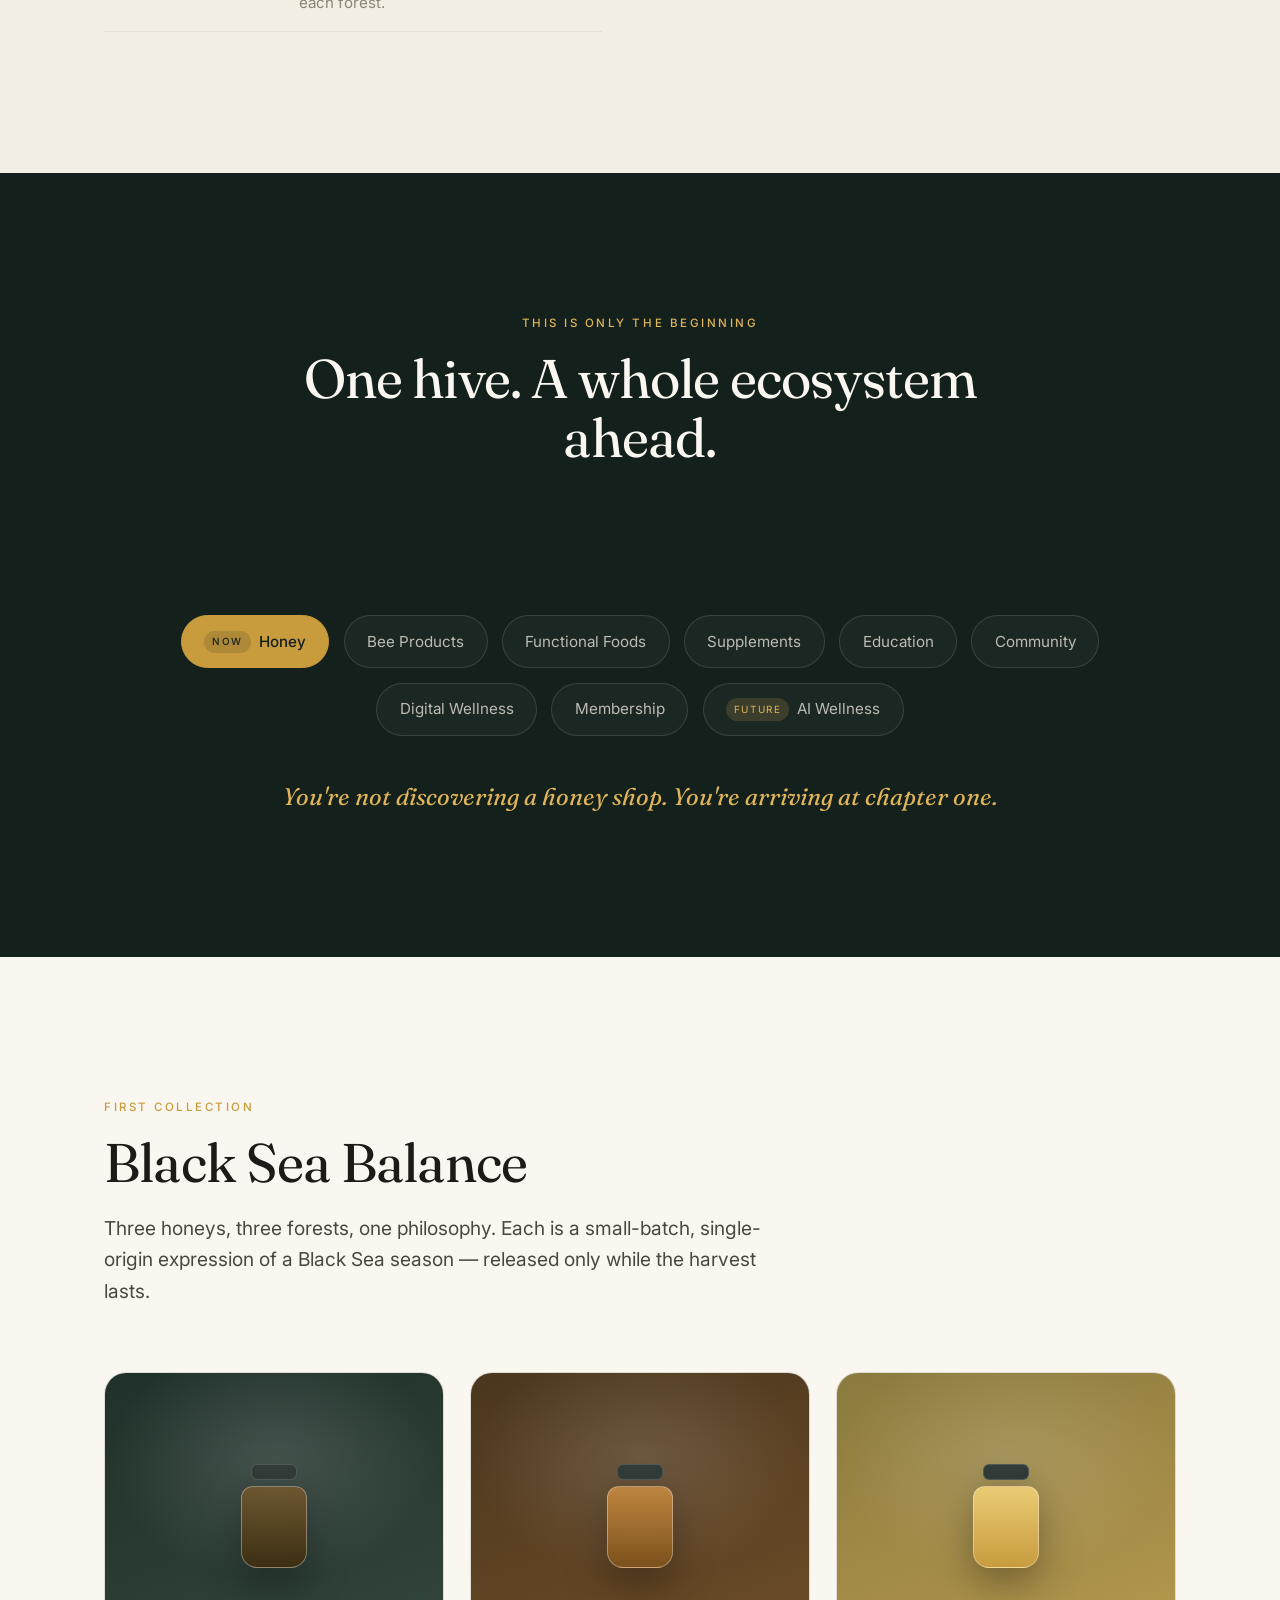
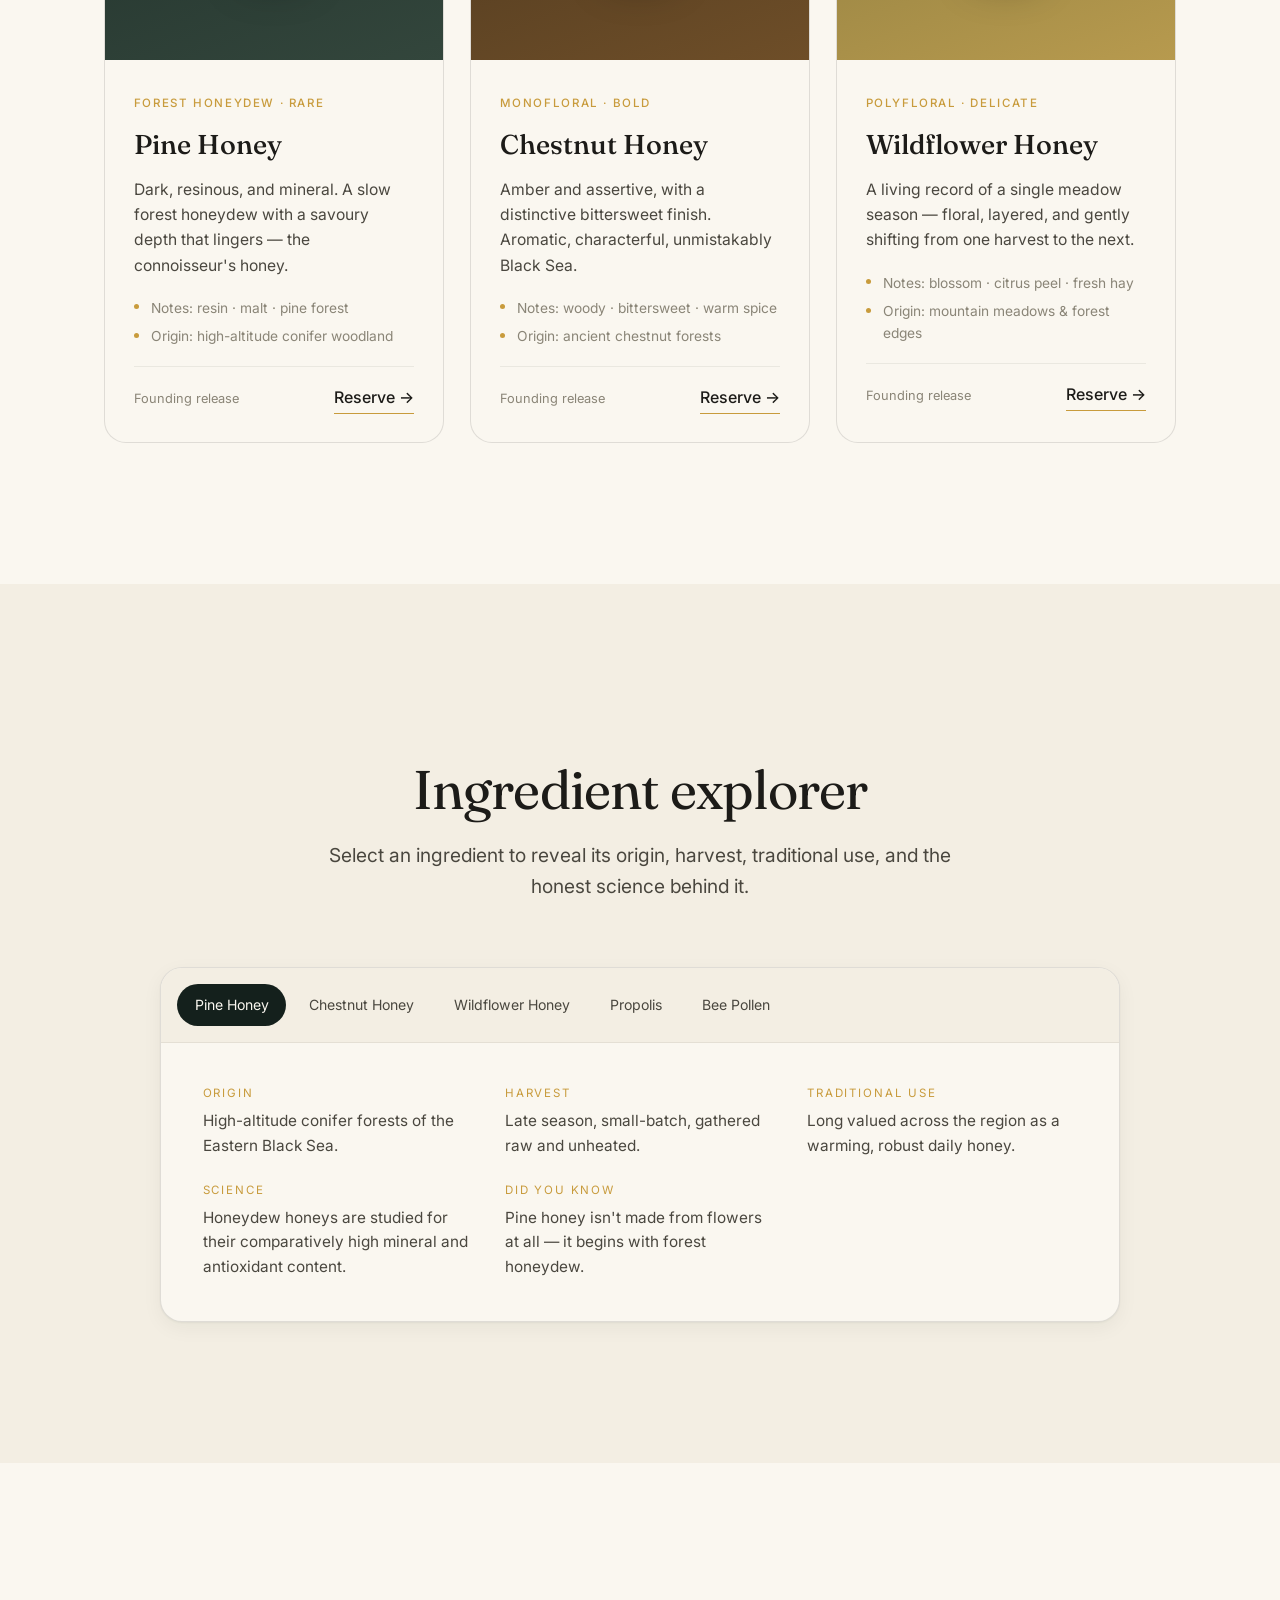
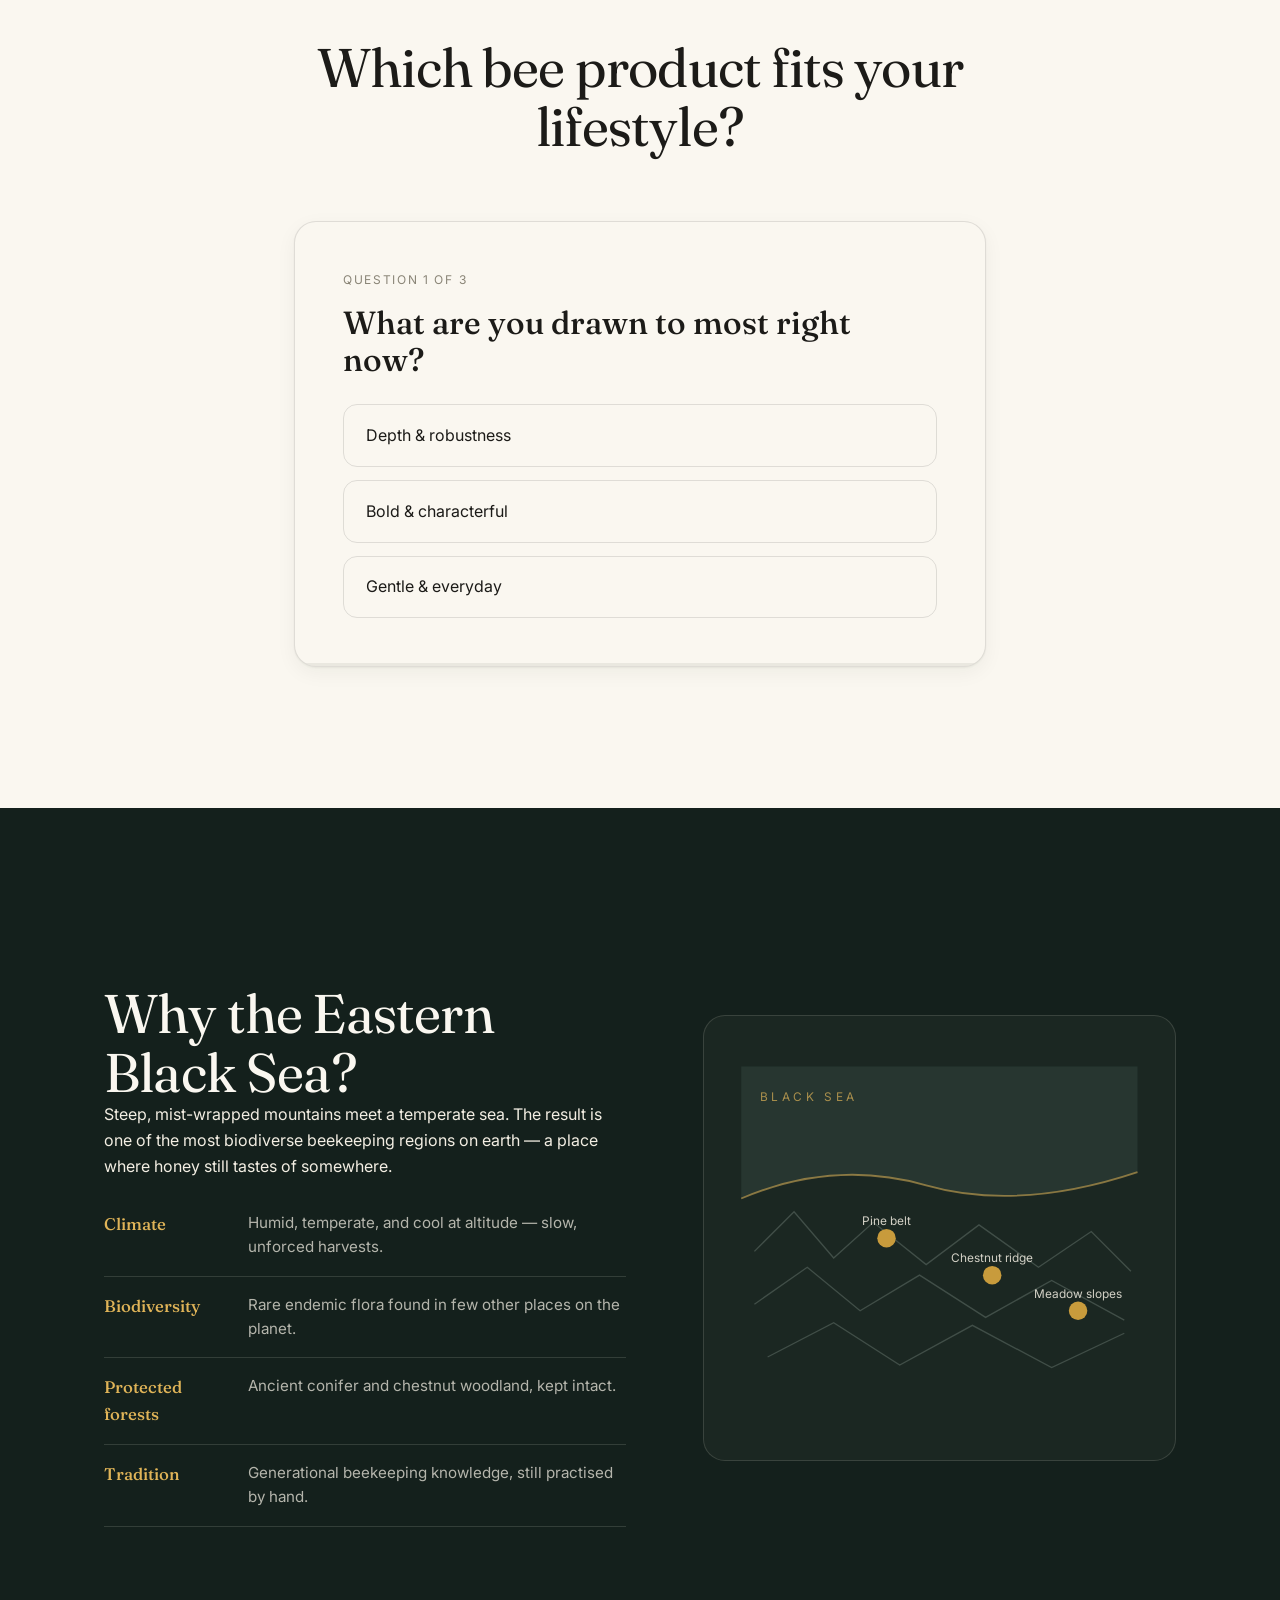
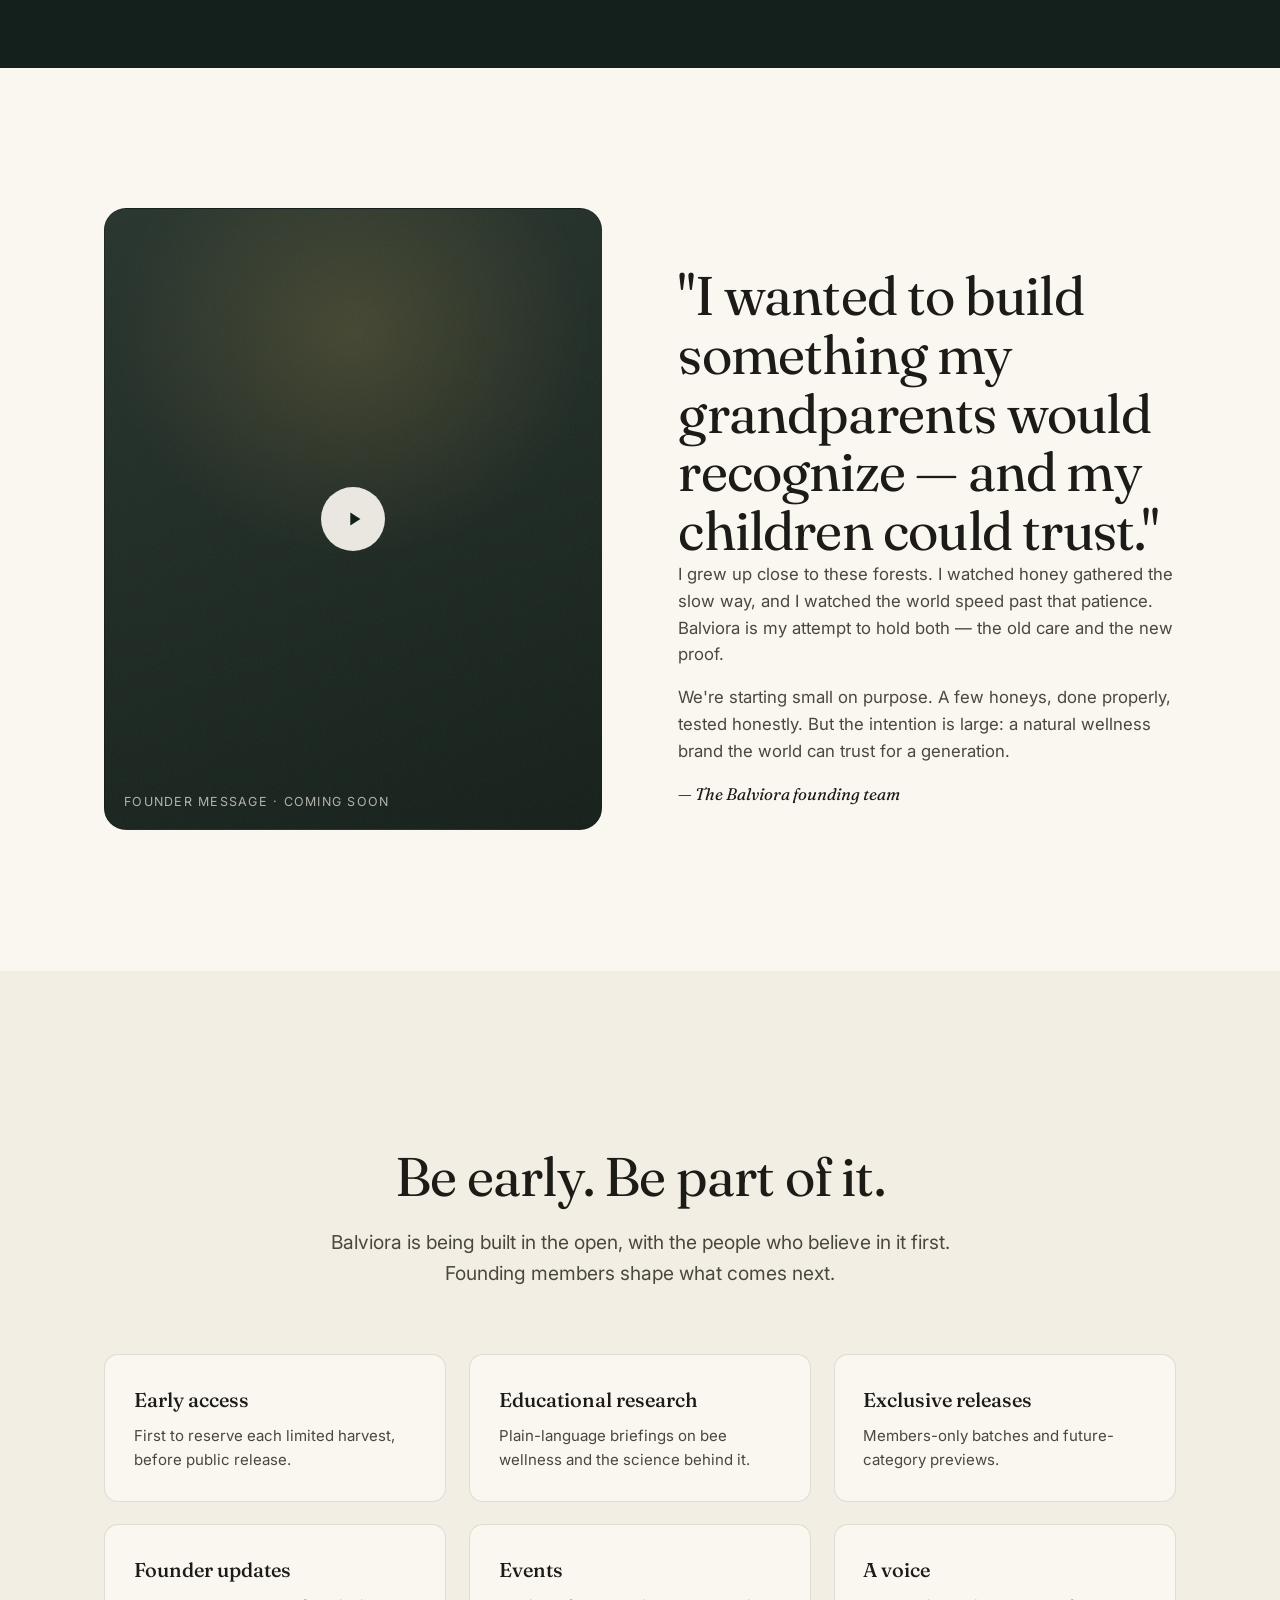
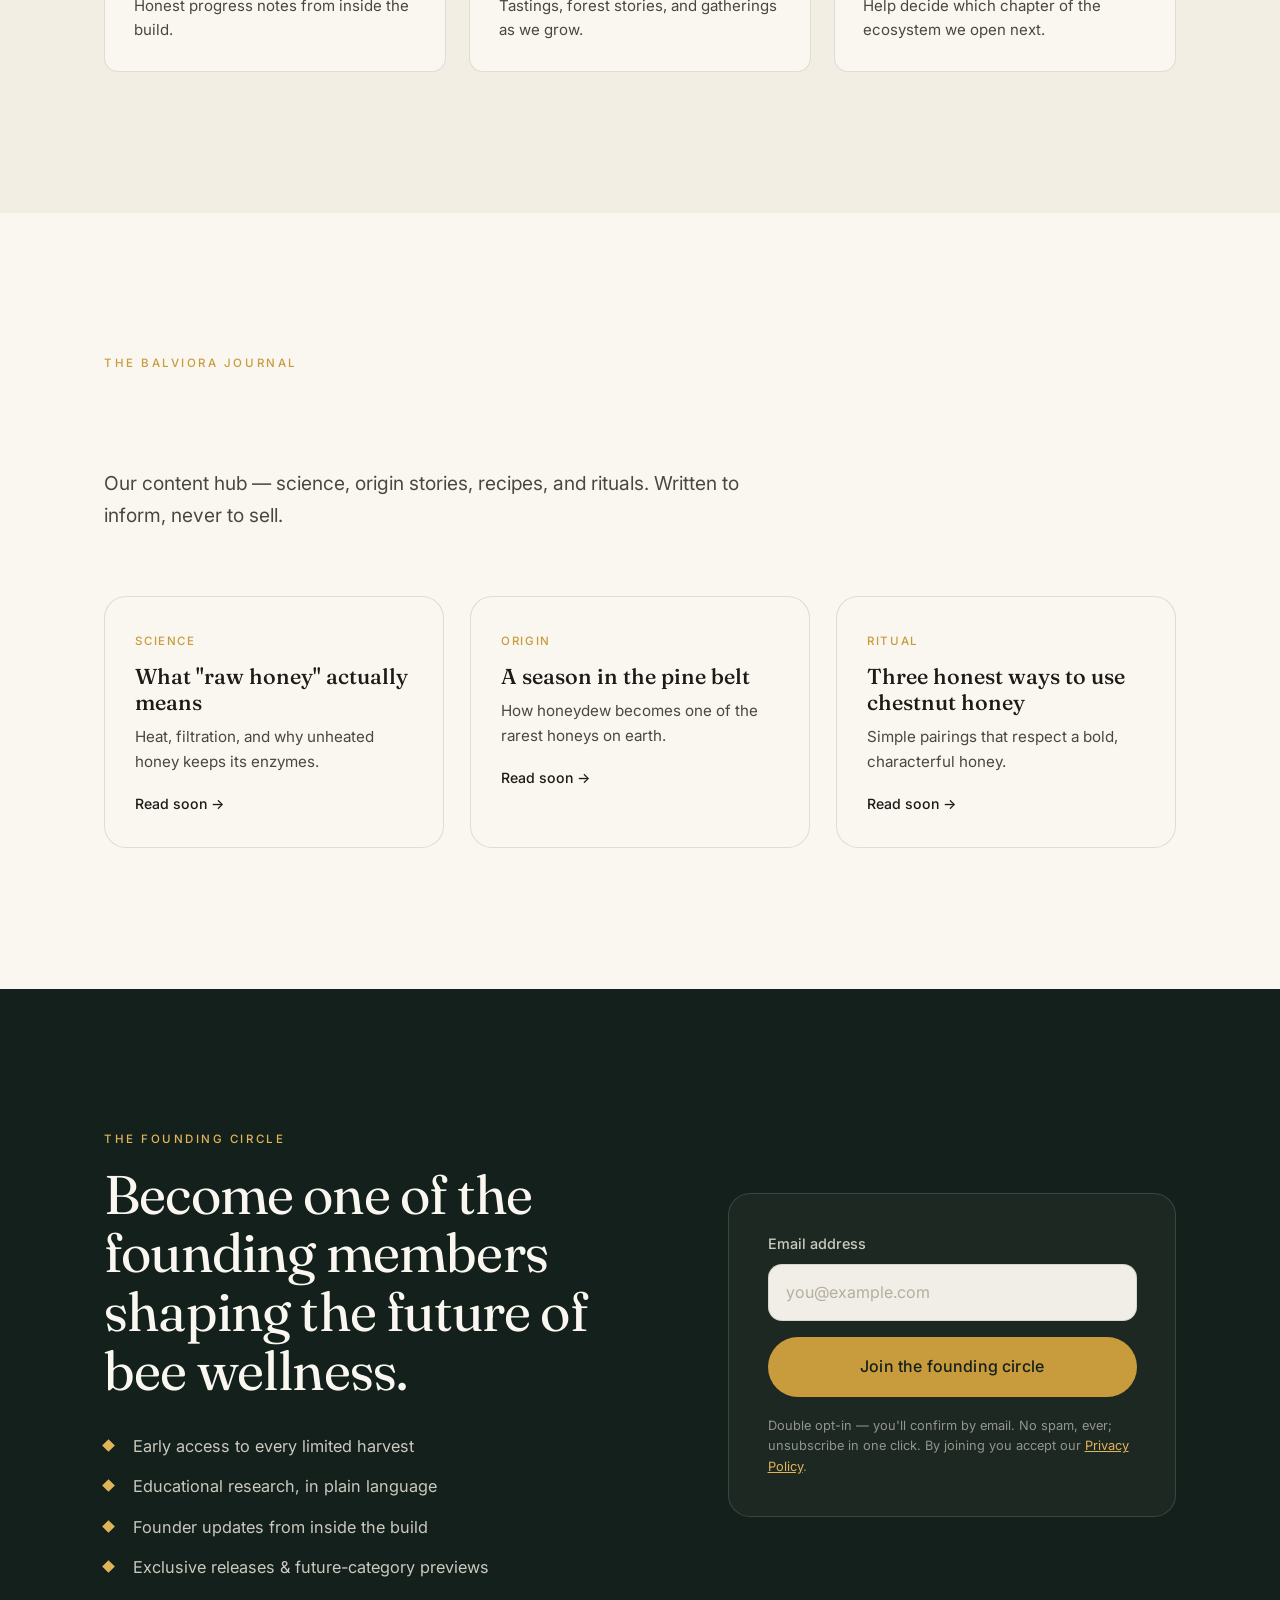
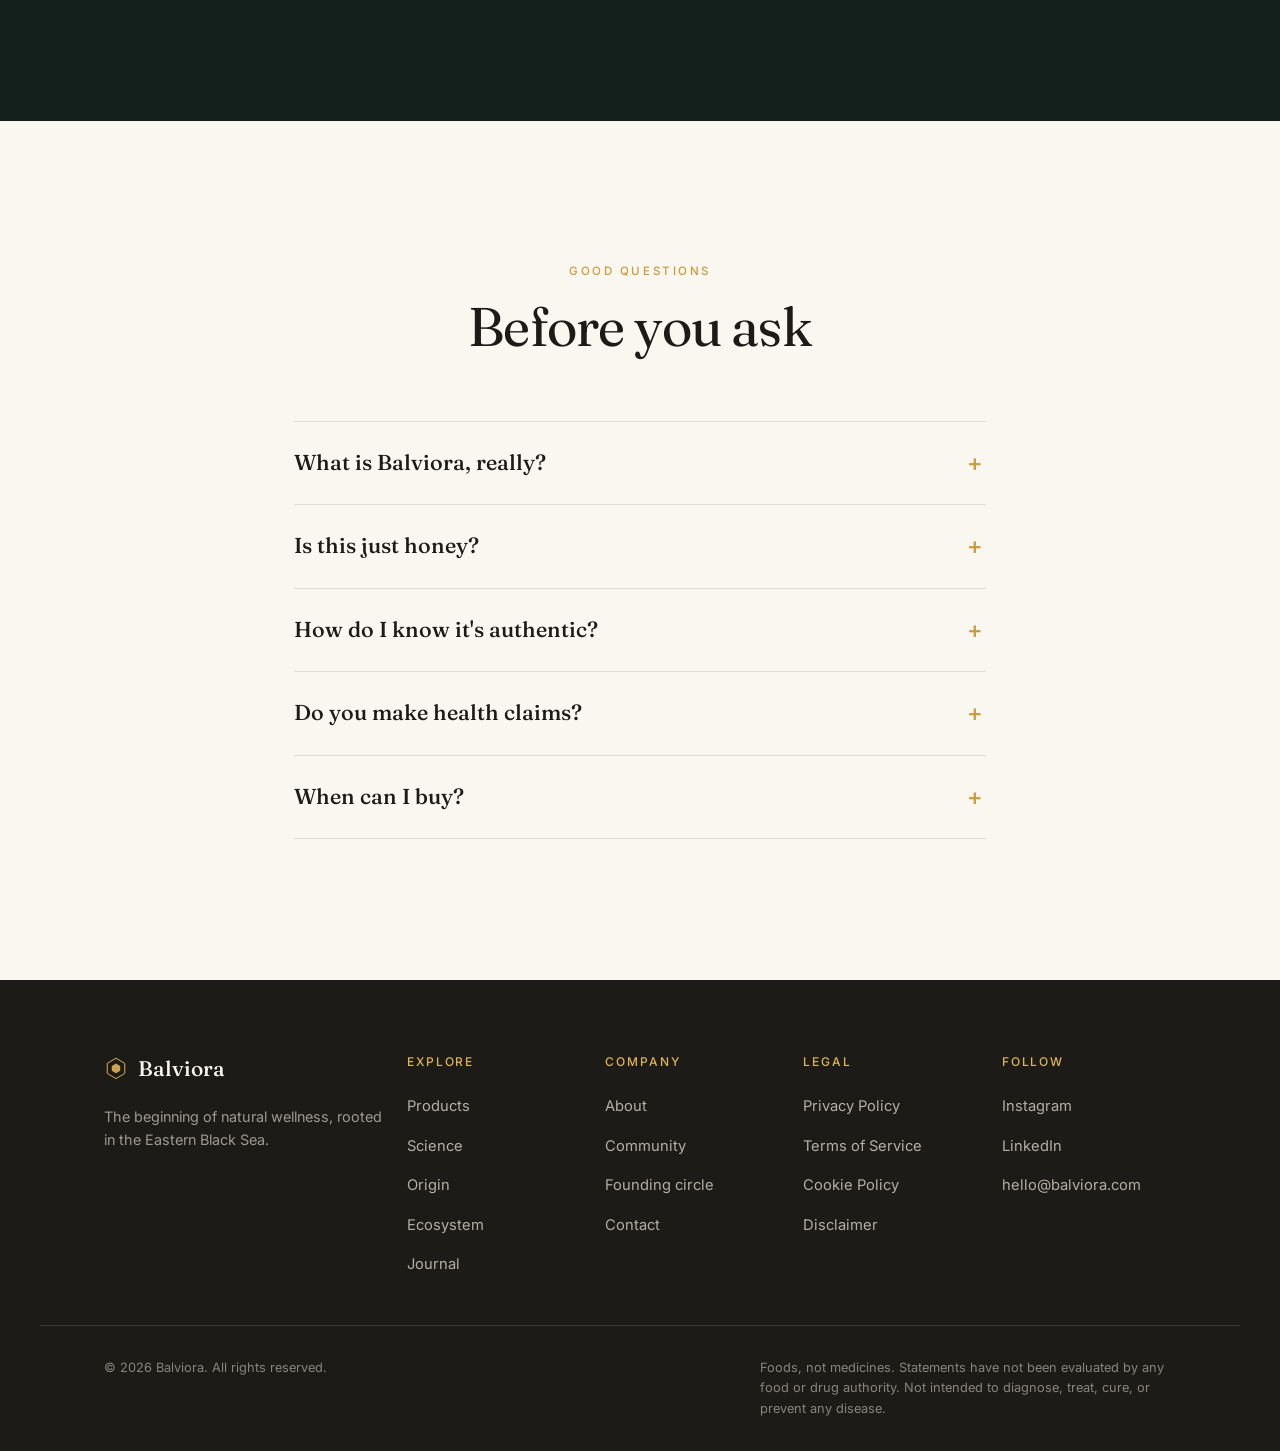
==== commit 9058f6f7: "Use Brevo's official form for reliable email capture The custom fetch POST to Brevo's serve endpoint" ====
--- a/index.html
+++ b/index.html
@@ -36,6 +36,11 @@
 <link rel="preconnect" href="https://fonts.gstatic.com" crossorigin>
 <link rel="preload" as="style" href="https://fonts.googleapis.com/css2?family=Fraunces:ital,opsz,wght@0,9..144,300;0,9..144,400;0,9..144,500;0,9..144,600;1,9..144,400;1,9..144,500&family=Inter:wght@300;400;500;600&display=swap">
 <link href="https://fonts.googleapis.com/css2?family=Fraunces:ital,opsz,wght@0,9..144,300;0,9..144,400;0,9..144,500;0,9..144,600;1,9..144,400;1,9..144,500&family=Inter:wght@300;400;500;600&display=swap" rel="stylesheet">
+
+<!-- Brevo form base styles (functional; visual is overridden in css/styles.css under .sib-brand) -->
+<link rel="stylesheet" href="https://sibforms.com/forms/end-form/build/sib-styles.css">
+<style>:where(.sib-form-message-panel){display:none}</style>
+
 <link rel="stylesheet" href="css/styles.css">
 
 <!-- ============================================================
@@ -699,12 +704,8 @@
           <h3 class="quiz-q" data-quiz-result-title>Black Sea Pine Honey</h3>
           <p class="quiz-result-copy" data-quiz-result-copy>A robust, mineral forest honey for depth-seekers.</p>
           <div class="quiz-capture">
-            <label for="quiz-email">Send my recommendation &amp; founding access</label>
-            <div class="field-row">
-              <input type="email" id="quiz-email" name="quiz-email" inputmode="email" autocomplete="email" placeholder="you@example.com" required>
-              <button type="submit" class="btn btn-solid">Send it</button>
-            </div>
-            <p class="field-note" data-quiz-msg role="status" aria-live="polite"></p>
+            <p>Join the founding circle to lock in early access to your match and every limited harvest.</p>
+            <a class="btn btn-solid" href="#waitlist">Join the founding circle <span aria-hidden="true">→</span></a>
           </div>
           <button type="button" class="link-underline quiz-restart" data-quiz-restart>Start over</button>
         </div>
@@ -851,32 +852,42 @@
     </div>
 
     <div class="waitlist-form-shell" data-reveal>
-      <!-- ============================================================
-           EMAIL CAPTURE — integration-ready.
-           Wire one provider (Klaviyo / Mailchimp / Brevo / ConvertKit)
-           or POST to your own webhook. Double opt-in recommended.
-           Set data-endpoint to your list URL to enable real submits.
-           ============================================================ -->
-      <form class="waitlist-form" data-waitlist data-endpoint="https://16697db2.sibforms.com/serve/[base64]" novalidate>
-        <label for="wl-name" class="sr-only">First name</label>
-        <input type="text" id="wl-name" name="name" autocomplete="given-name" placeholder="First name">
-
-        <label for="wl-email" class="sr-only">Email address</label>
-        <input type="email" id="wl-email" name="EMAIL" inputmode="email" autocomplete="email" placeholder="you@example.com" required aria-describedby="wl-msg">
-
-        <!-- Brevo anti-bot honeypot (must stay empty) + locale -->
-        <input type="text" name="email_address_check" value="" style="display:none" tabindex="-1" autocomplete="off" aria-hidden="true">
-        <input type="hidden" name="locale" value="en">
-
-        <button type="submit" class="btn btn-solid btn-lg btn-block">Join the founding circle</button>
-
-        <label class="consent-check">
-          <input type="checkbox" name="consent" required>
-          <span>I agree to receive founding updates and accept the <a href="privacy.html">Privacy Policy</a>. Double opt-in — you confirm by email.</span>
-        </label>
-        <p id="wl-msg" class="field-note" data-waitlist-msg role="status" aria-live="polite"></p>
-      </form>
-      <p class="waitlist-fine">No spam, ever. Unsubscribe in one click. We never sell your data.</p>
+      <!-- Brevo signup form (official embed). Functional markup kept; visuals restyled under .sib-brand in css/styles.css. -->
+      <div class="sib-form sib-brand">
+        <div id="sib-form-container" class="sib-form-container">
+          <div id="error-message" class="sib-form-message-panel">
+            <div class="sib-form-message-panel__text sib-form-message-panel__text--center">
+              <span class="sib-form-message-panel__inner-text">We couldn't save your subscription. Please try again.</span>
+            </div>
+          </div>
+          <div id="success-message" class="sib-form-message-panel">
+            <div class="sib-form-message-panel__text sib-form-message-panel__text--center">
+              <span class="sib-form-message-panel__inner-text">You're in. Check your inbox to confirm and join the founding circle.</span>
+            </div>
+          </div>
+          <div id="sib-container" class="sib-container--large sib-container--vertical">
+            <form id="sib-form" method="POST" action="https://16697db2.sibforms.com/serve/[base64]" data-type="subscription">
+              <div class="sib-input sib-form-block">
+                <div class="form__entry entry_block">
+                  <div class="form__label-row">
+                    <label class="entry__label" for="EMAIL">Email address</label>
+                    <div class="entry__field">
+                      <input class="input" type="text" id="EMAIL" name="EMAIL" autocomplete="email" placeholder="you@example.com" data-required="true" required />
+                    </div>
+                  </div>
+                  <label class="entry__error entry__error--primary"></label>
+                </div>
+              </div>
+              <div class="sib-form-block">
+                <button class="sib-form-block__button sib-form-block__button-with-loader" form="sib-form" type="submit">Join the founding circle</button>
+              </div>
+              <input type="text" name="email_address_check" value="" class="input--hidden">
+              <input type="hidden" name="locale" value="en">
+            </form>
+          </div>
+        </div>
+      </div>
+      <p class="waitlist-fine">Double opt-in — you'll confirm by email. No spam, ever; unsubscribe in one click. By joining you accept our <a href="privacy.html">Privacy Policy</a>.</p>
     </div>
   </div>
 </section>
@@ -981,5 +992,22 @@
 </button>
 
 <script src="js/main.js" defer></script>
+
+<!-- Brevo form runtime (handles validation, AJAX submit, success/error states) -->
+<script>
+  window.REQUIRED_CODE_ERROR_MESSAGE = 'Please choose a country code';
+  window.LOCALE = 'en';
+  window.EMAIL_INVALID_MESSAGE = window.SMS_INVALID_MESSAGE = "The information provided is invalid. Please review the field format and try again.";
+  window.REQUIRED_ERROR_MESSAGE = "This field cannot be left blank. ";
+  window.GENERIC_INVALID_MESSAGE = "The information provided is invalid. Please review the field format and try again.";
+  window.translation = {
+    common: {
+      selectedList: '{quantity} list selected', selectedLists: '{quantity} lists selected',
+      selectedOption: '{quantity} selected', selectedOptions: '{quantity} selected'
+    }
+  };
+  var AUTOHIDE = Boolean(0);
+</script>
+<script defer src="https://sibforms.com/forms/end-form/build/main.js"></script>
 </body>
 </html>
--- a/css/styles.css
+++ b/css/styles.css
@@ -211,9 +211,10 @@
 
 /* ------------------------------ 7. HERO ------------------------------ */
 .hero{
-  position:relative;min-height:100svh;display:flex;align-items:center;
+  position:relative;min-height:100svh;
+  display:flex;flex-direction:column;justify-content:center;align-items:flex-start;
   color:var(--warm-white);overflow:hidden;isolation:isolate;
-  padding-block:9rem 6rem;
+  padding-block:6rem 1.75rem;
 }
 .hero-bg{position:absolute;inset:0;z-index:-2}
 .hero-layer{position:absolute;inset:-12% 0;will-change:transform}
@@ -234,7 +235,7 @@
 }
 .hero::after{content:"";position:absolute;inset:0;z-index:-1;background:linear-gradient(180deg,transparent 55%,rgba(15,26,22,.55) 100%)}
 
-.hero-inner{position:relative;max-width:960px}
+.hero-inner{position:relative;max-width:960px;margin-block:auto}
 .hero .eyebrow{color:var(--honey-light)}
 .hero-title{
   font-family:var(--serif);font-weight:300;font-optical-sizing:auto;
@@ -257,13 +258,15 @@
 .hero-collection strong{color:var(--honey-light);font-weight:500}
 
 .hero-scroll{
-  position:absolute;left:50%;bottom:2rem;transform:translateX(-50%);z-index:2;
+  align-self:center;z-index:2;flex:none;
   display:flex;flex-direction:column;align-items:center;gap:.7rem;
   font-size:.68rem;letter-spacing:.24em;text-transform:uppercase;color:rgba(243,238,227,.65);
 }
 .hero-scroll-line{width:1px;height:46px;background:linear-gradient(var(--honey-light),transparent);position:relative;overflow:hidden}
 .hero-scroll-line::after{content:"";position:absolute;top:-50%;left:0;width:100%;height:50%;background:var(--honey-glow);animation:scrolldot 2.2s var(--ease) infinite}
 @keyframes scrolldot{0%{top:-50%}60%,100%{top:100%}}
+/* when the viewport is too short for the tall hero content, drop the scroll cue rather than crowd it */
+@media (max-height:880px){.hero-scroll{display:none}}
 
 /* ----------------------------- 8. TRUST ----------------------------- */
 .trust{padding-block:clamp(2.5rem,5vw,3.5rem);border-bottom:1px solid var(--line-soft)}
@@ -487,6 +490,52 @@
 .consent-check input{margin-top:.2rem;accent-color:var(--honey);width:auto}
 .consent-check a{color:var(--honey-light);text-decoration:underline}
 .waitlist-fine{margin-top:1.2rem;font-size:.8rem;color:rgba(243,238,227,.55)}
+.waitlist-fine a{color:var(--honey-light);text-decoration:underline}
+
+/* ---- Brevo embedded form, restyled to the Balviora theme ---- */
+.sib-brand,.sib-brand *{font-family:var(--sans)!important;box-sizing:border-box}
+.sib-brand{background:transparent!important;text-align:left!important}
+/* self-sufficient layout so the form renders correctly even if Brevo's base CSS is slow/blocked */
+.sib-brand #sib-form,.sib-brand .sib-form-block,.sib-brand .sib-input,
+.sib-brand .form__entry,.sib-brand .form__label-row,.sib-brand .entry__field{display:block!important;width:100%!important}
+.sib-brand #sib-form-container,.sib-brand #sib-form{max-width:none!important;padding:0!important}
+.sib-brand #sib-container{
+  background:transparent!important;border:0!important;max-width:none!important;
+  padding:0!important;text-align:left!important;
+}
+.sib-brand .sib-form-block{padding:0 0 1rem!important;text-align:left!important}
+.sib-brand .sib-input{padding-bottom:1rem!important}
+.sib-brand .entry__label{
+  display:block!important;color:rgba(243,238,227,.82)!important;
+  font-weight:500!important;font-size:.9rem!important;margin-bottom:.5rem!important;
+}
+.sib-brand .input{
+  width:100%!important;height:auto!important;padding:.95rem 1.1rem!important;
+  border:1px solid var(--line)!important;border-radius:var(--radius)!important;
+  font-size:1rem!important;color:var(--ink)!important;background:rgba(250,247,240,.96)!important;
+  box-shadow:none!important;
+}
+.sib-brand .input:focus{border-color:var(--honey)!important;box-shadow:0 0 0 3px rgba(224,180,88,.18)!important;outline:none!important}
+.sib-brand .input::placeholder{color:var(--stone-2)!important}
+.sib-brand .entry__specification{display:none!important}
+.sib-brand .input--hidden,.sib-brand input[name="email_address_check"]{display:none!important}
+.sib-brand .sib-form-block__button{
+  width:100%!important;display:inline-flex!important;align-items:center!important;justify-content:center!important;
+  padding:1.05rem 2rem!important;border:0!important;border-radius:100px!important;cursor:pointer!important;
+  background:var(--honey)!important;color:var(--forest)!important;
+  font-weight:500!important;font-size:1rem!important;letter-spacing:.01em!important;
+  transition:background .3s var(--ease),transform .3s var(--ease)!important;
+}
+.sib-brand .sib-form-block__button:hover{background:var(--honey-light)!important;transform:translateY(-2px)}
+.sib-brand .sib-form-block:last-of-type{padding-bottom:0!important}
+.sib-brand .entry__error{
+  color:#E8A08E!important;background:transparent!important;border:0!important;
+  font-size:.85rem!important;padding:.3rem 0 0!important;
+}
+.sib-brand .sib-form-message-panel{
+  max-width:none!important;margin-bottom:1rem!important;border-radius:10px!important;
+  font-size:.92rem!important;
+}
 .waitlist-form-shell .field-note.is-ok{color:var(--honey-glow)}
 .waitlist-form-shell .field-note.is-err{color:#E8A08E}
 
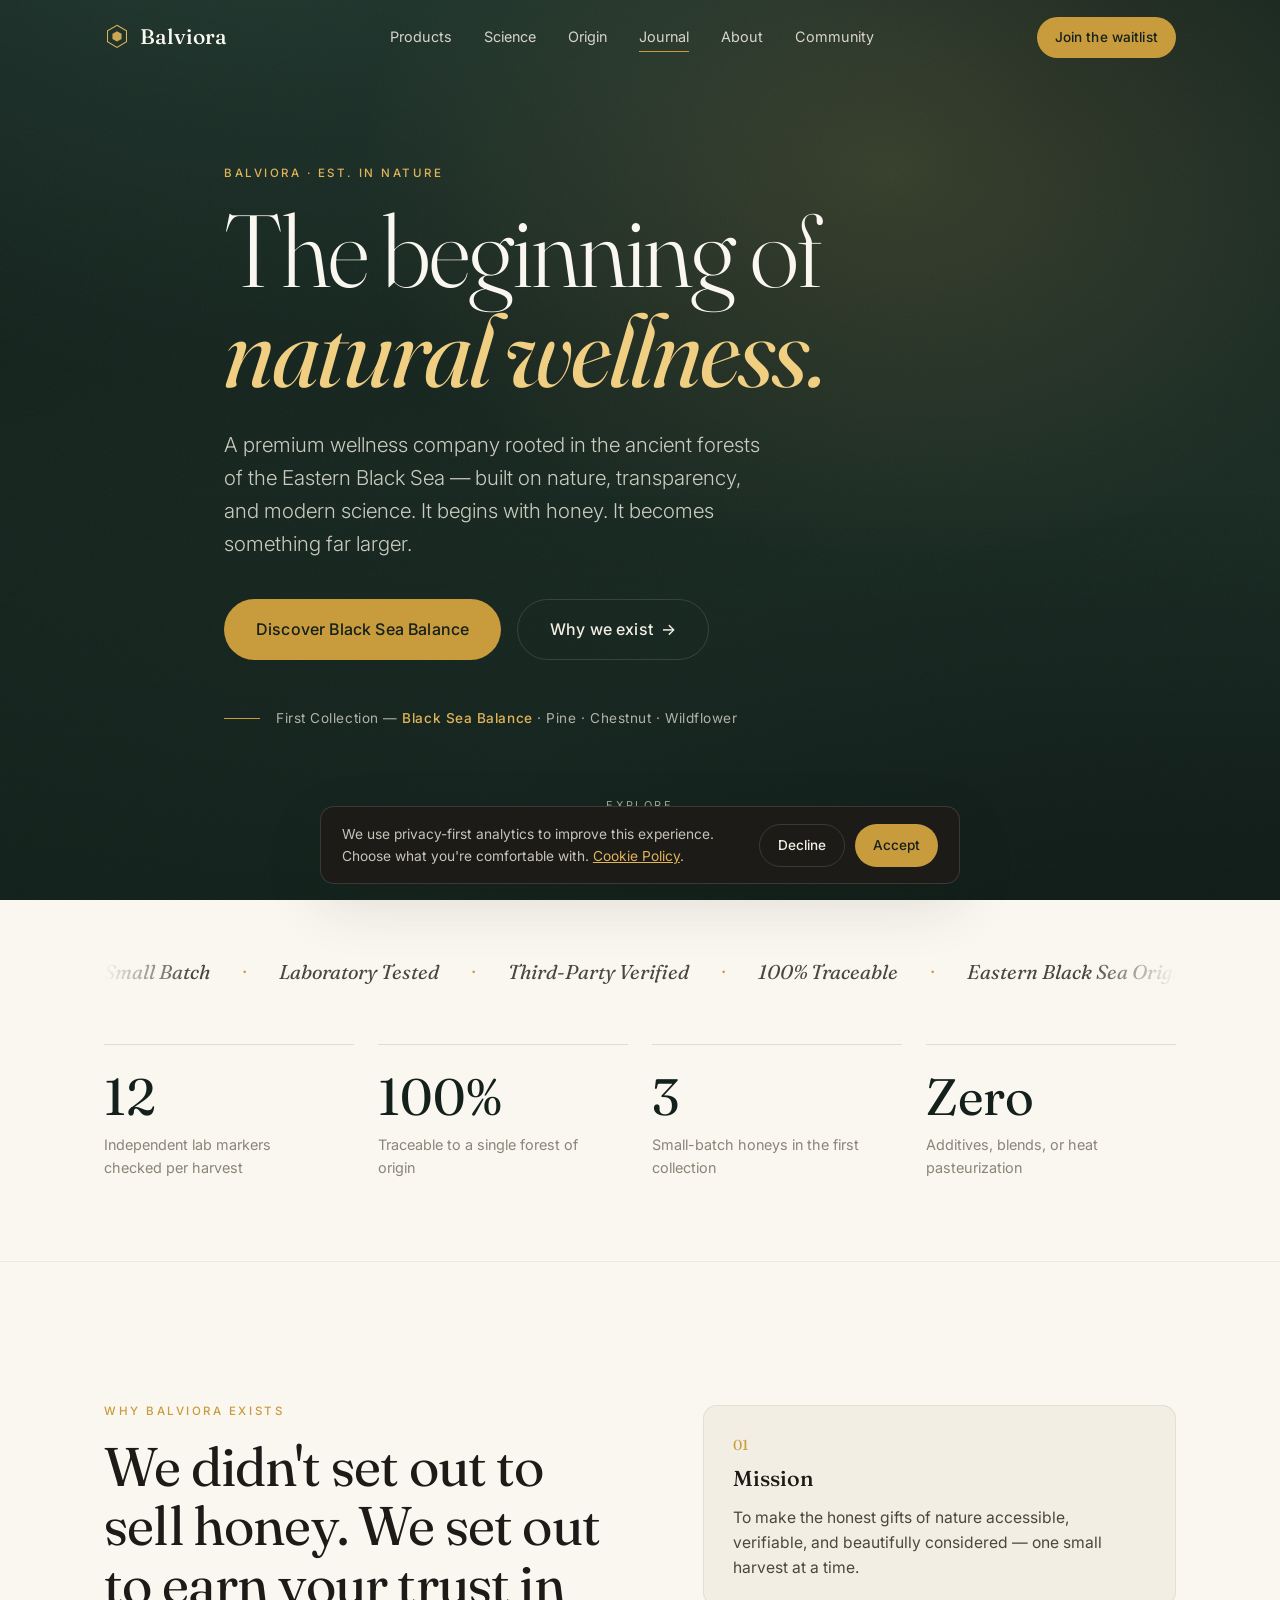
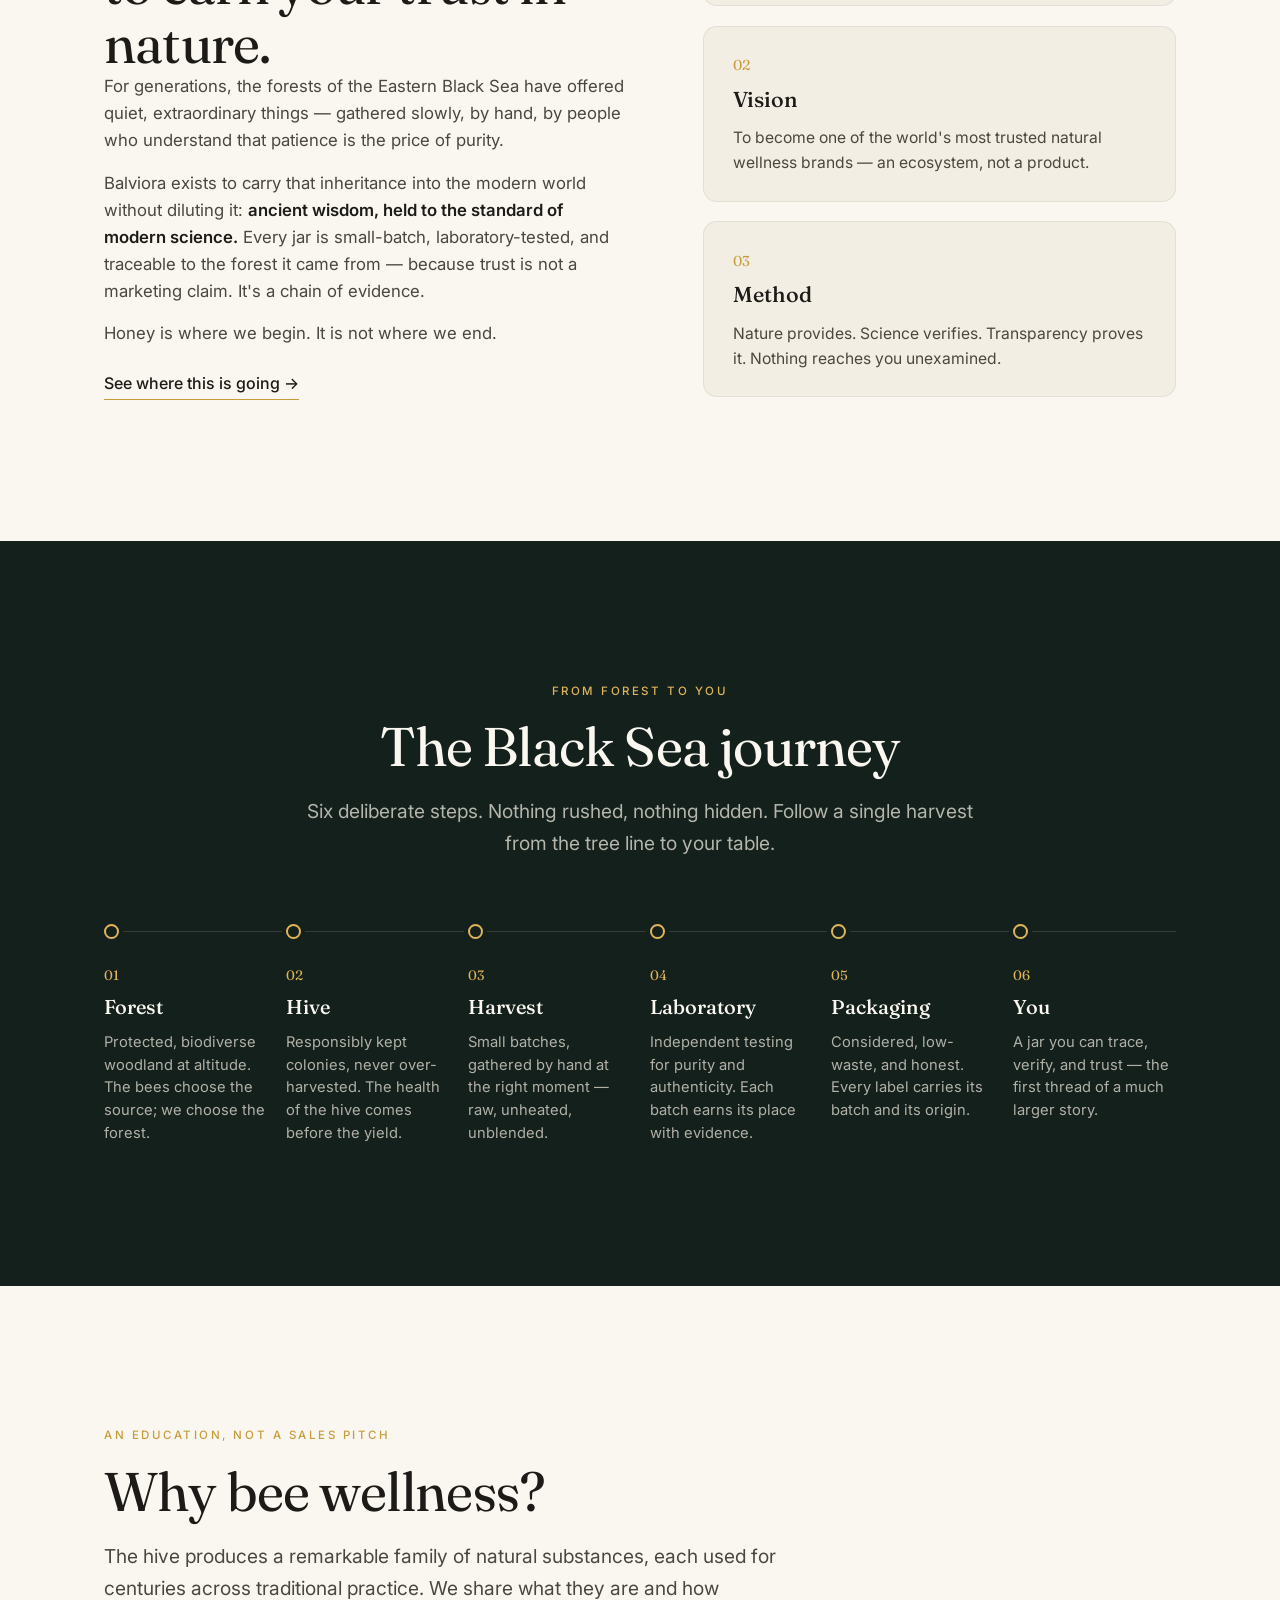
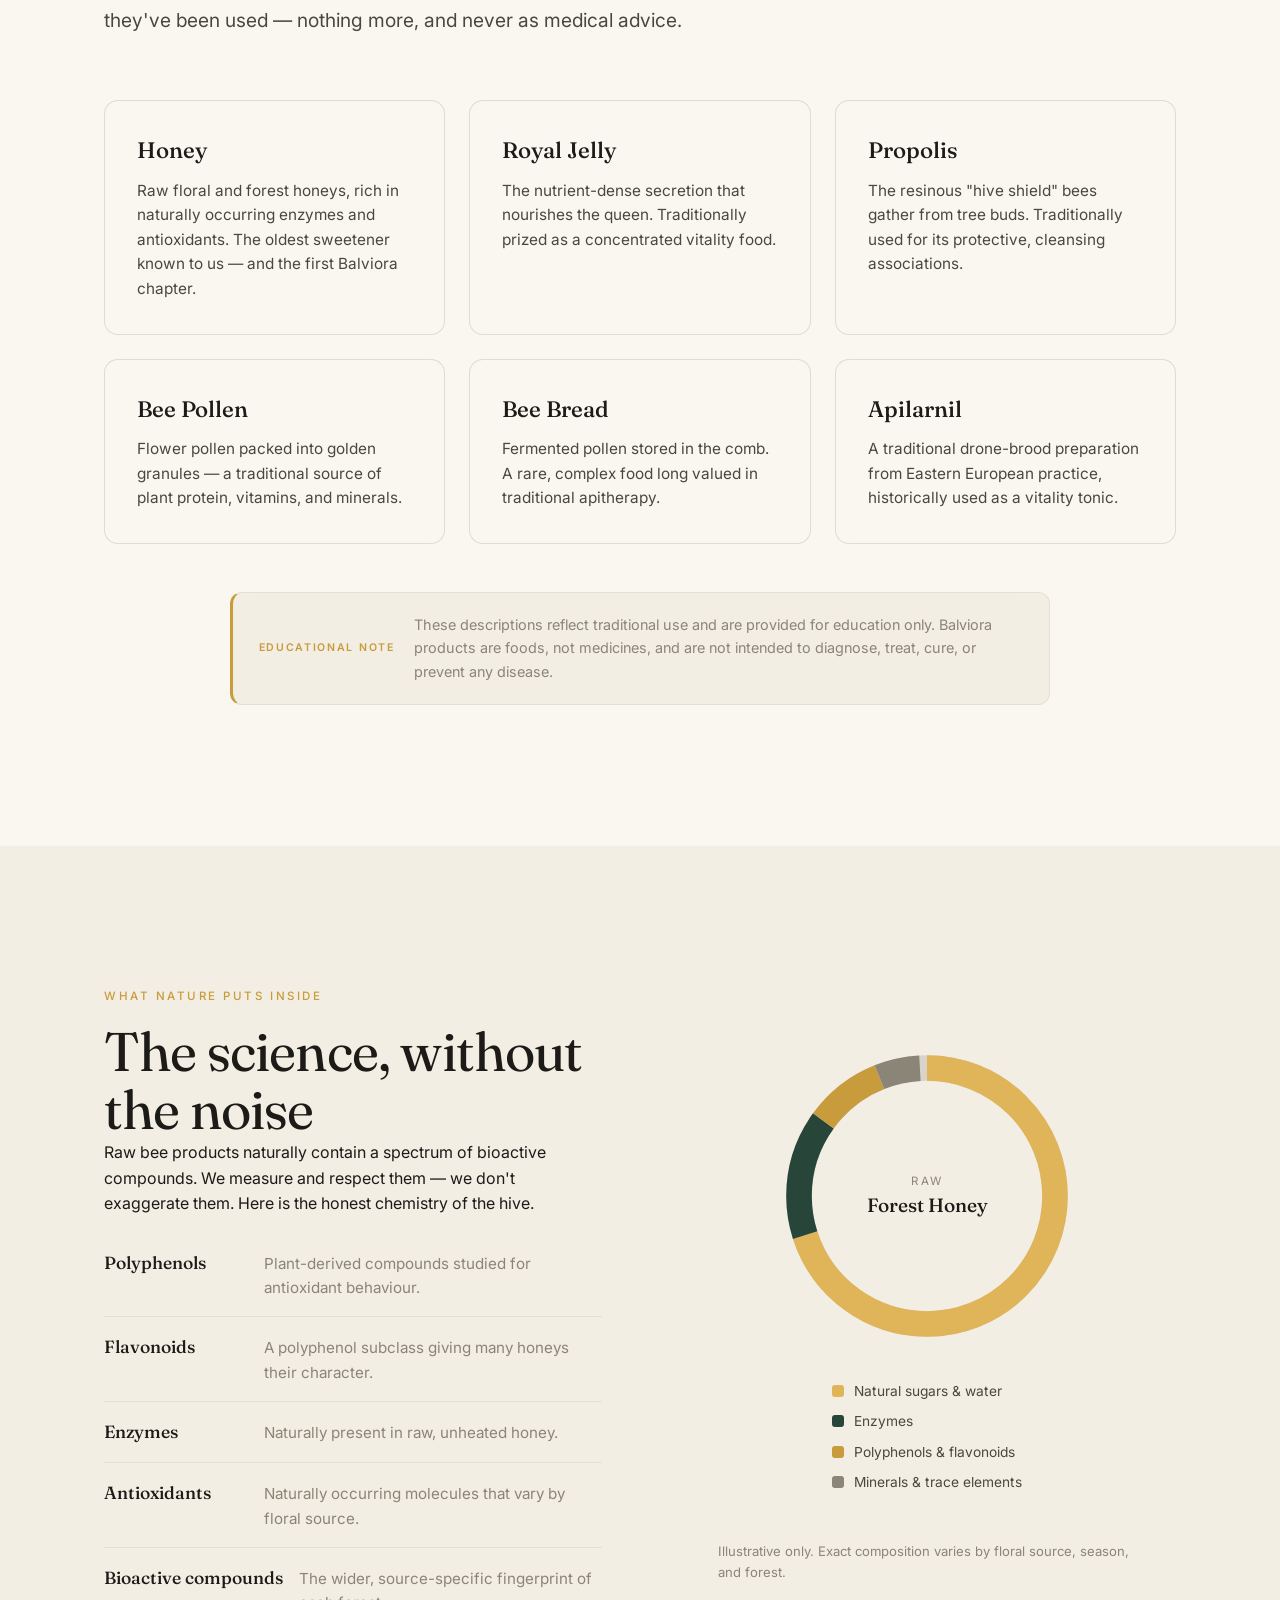
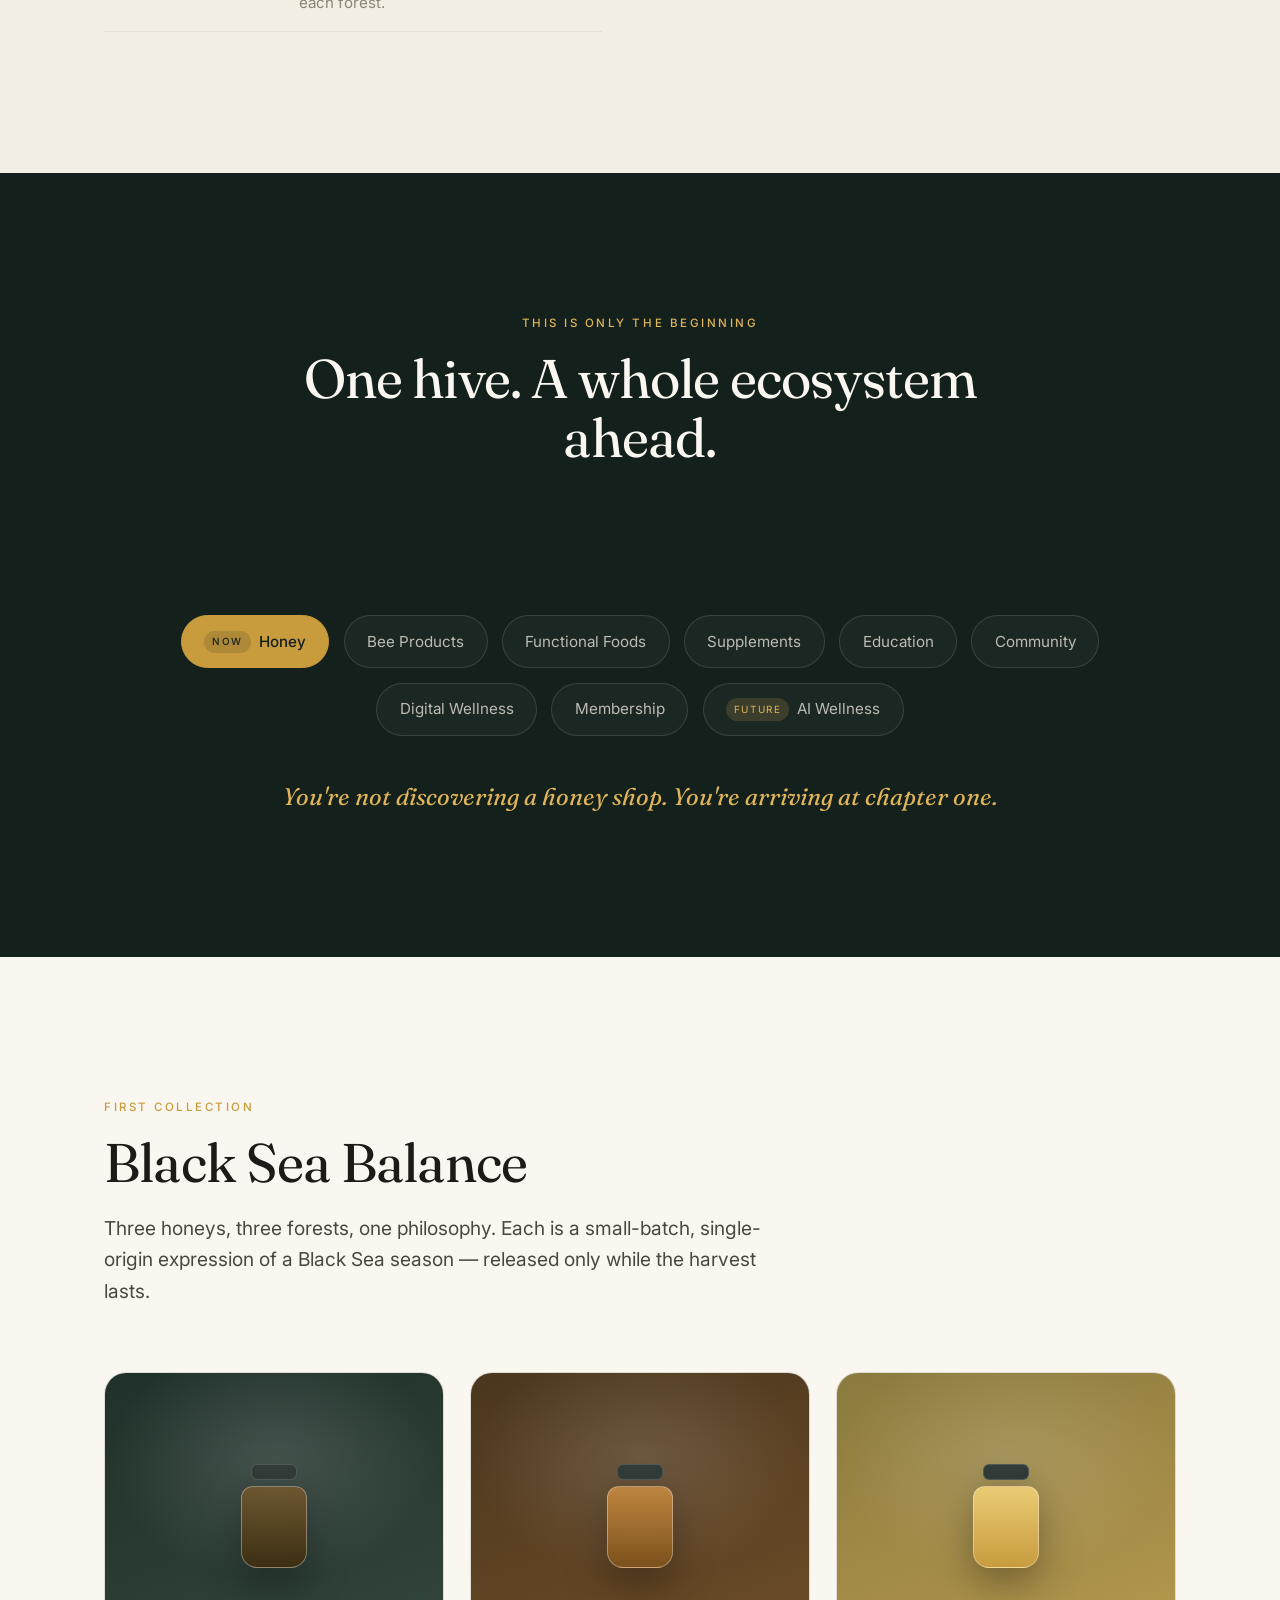
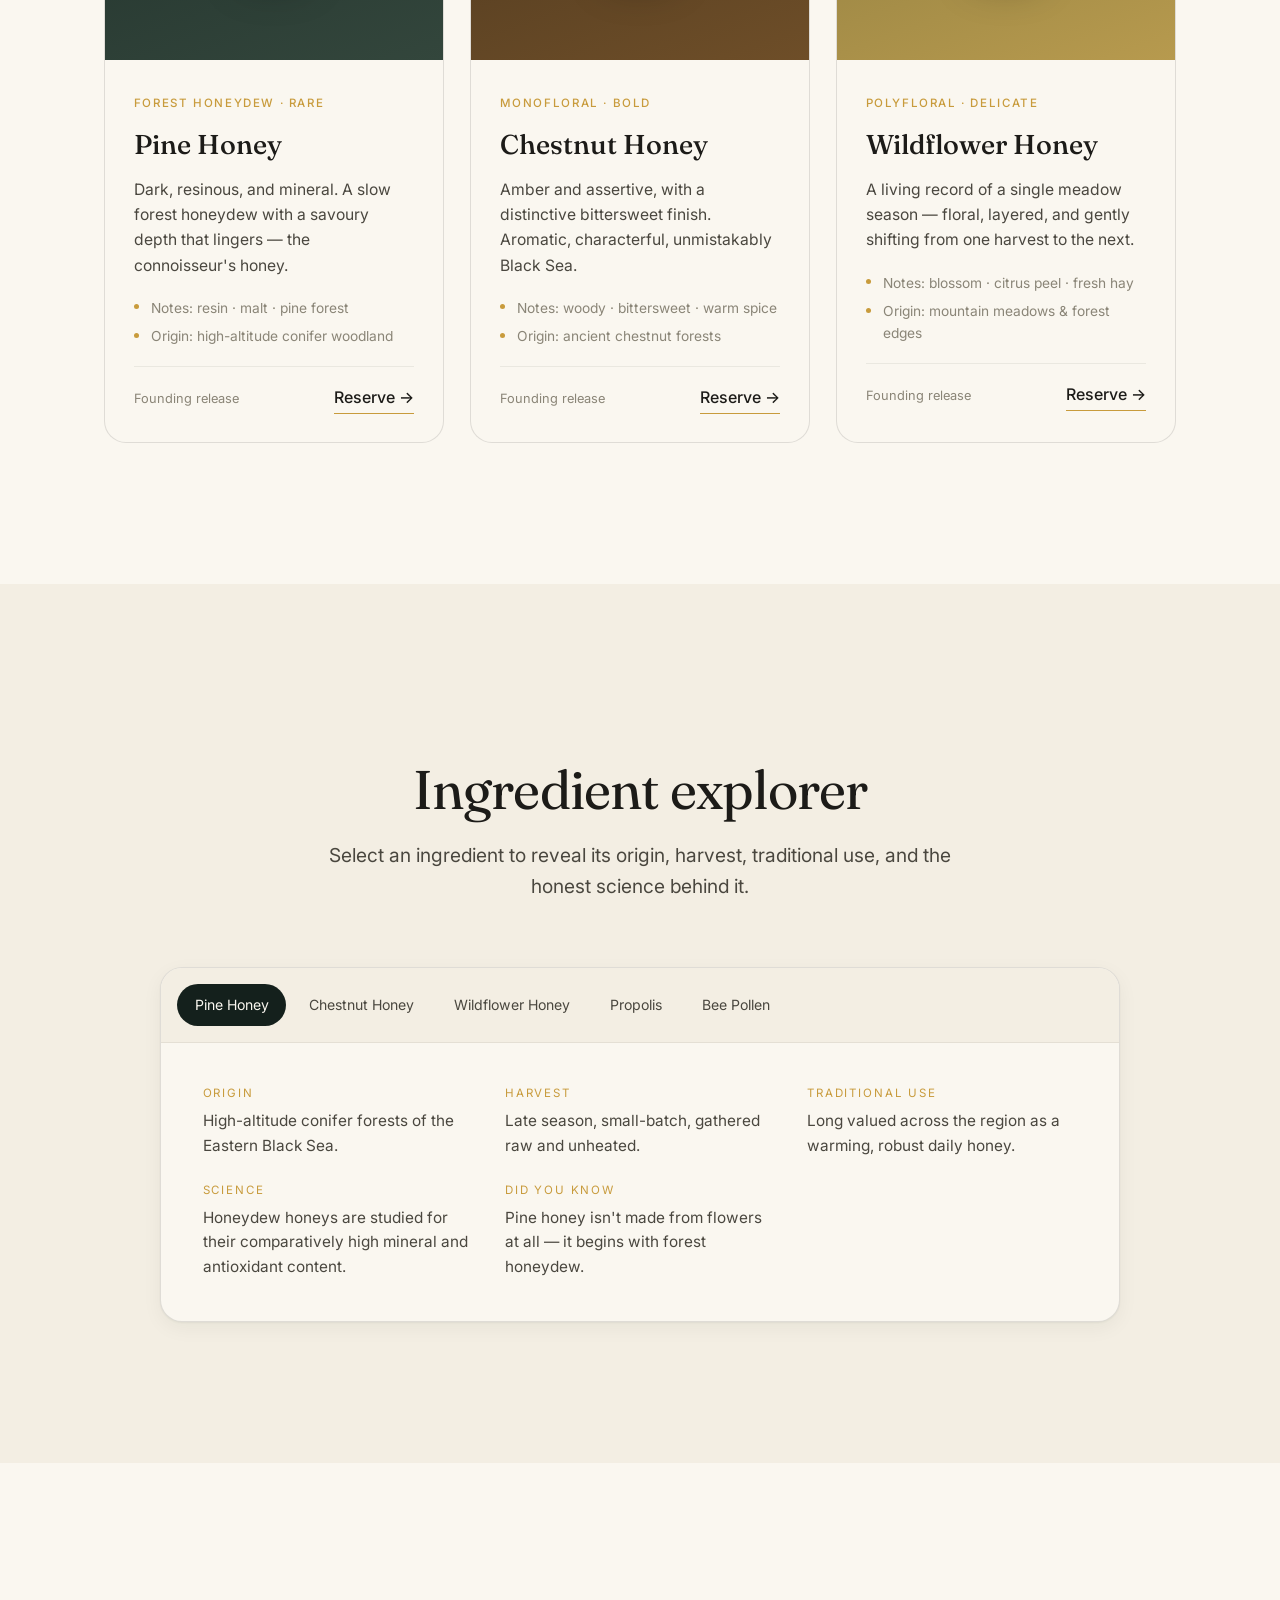
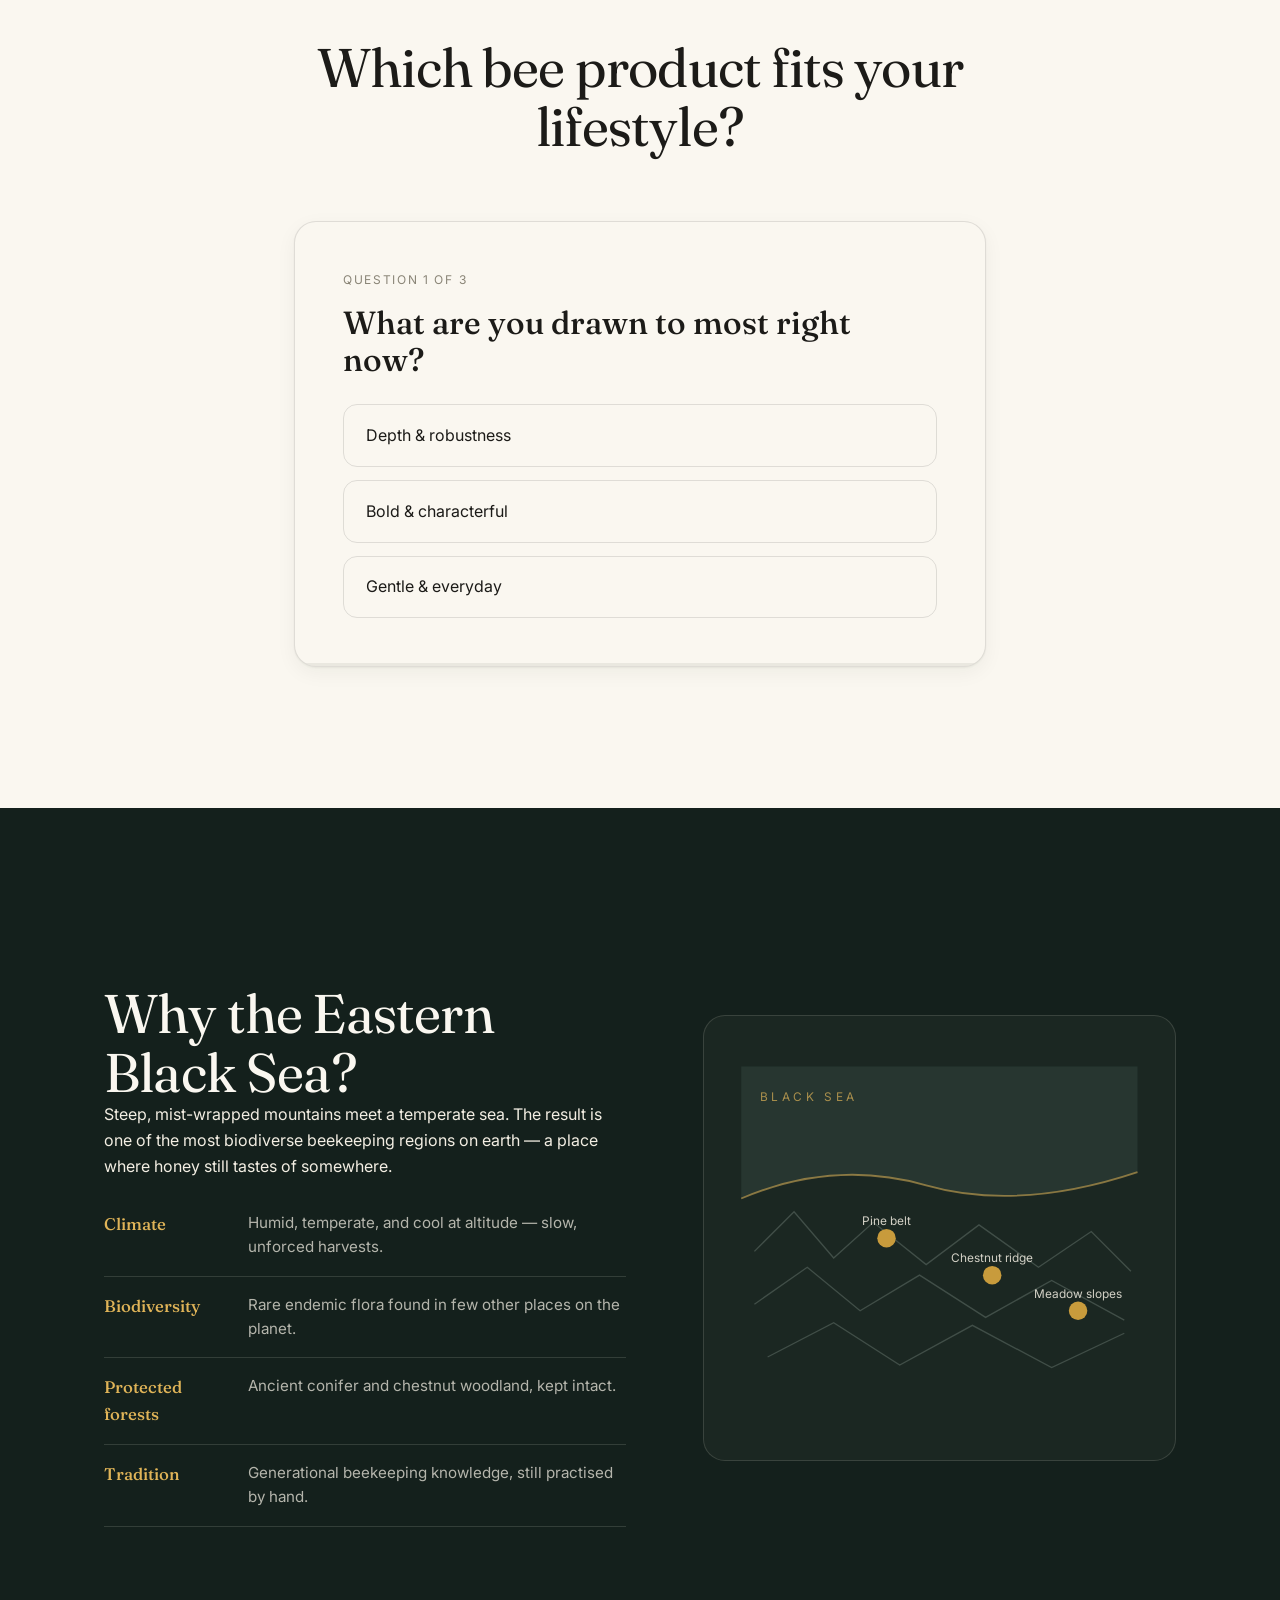
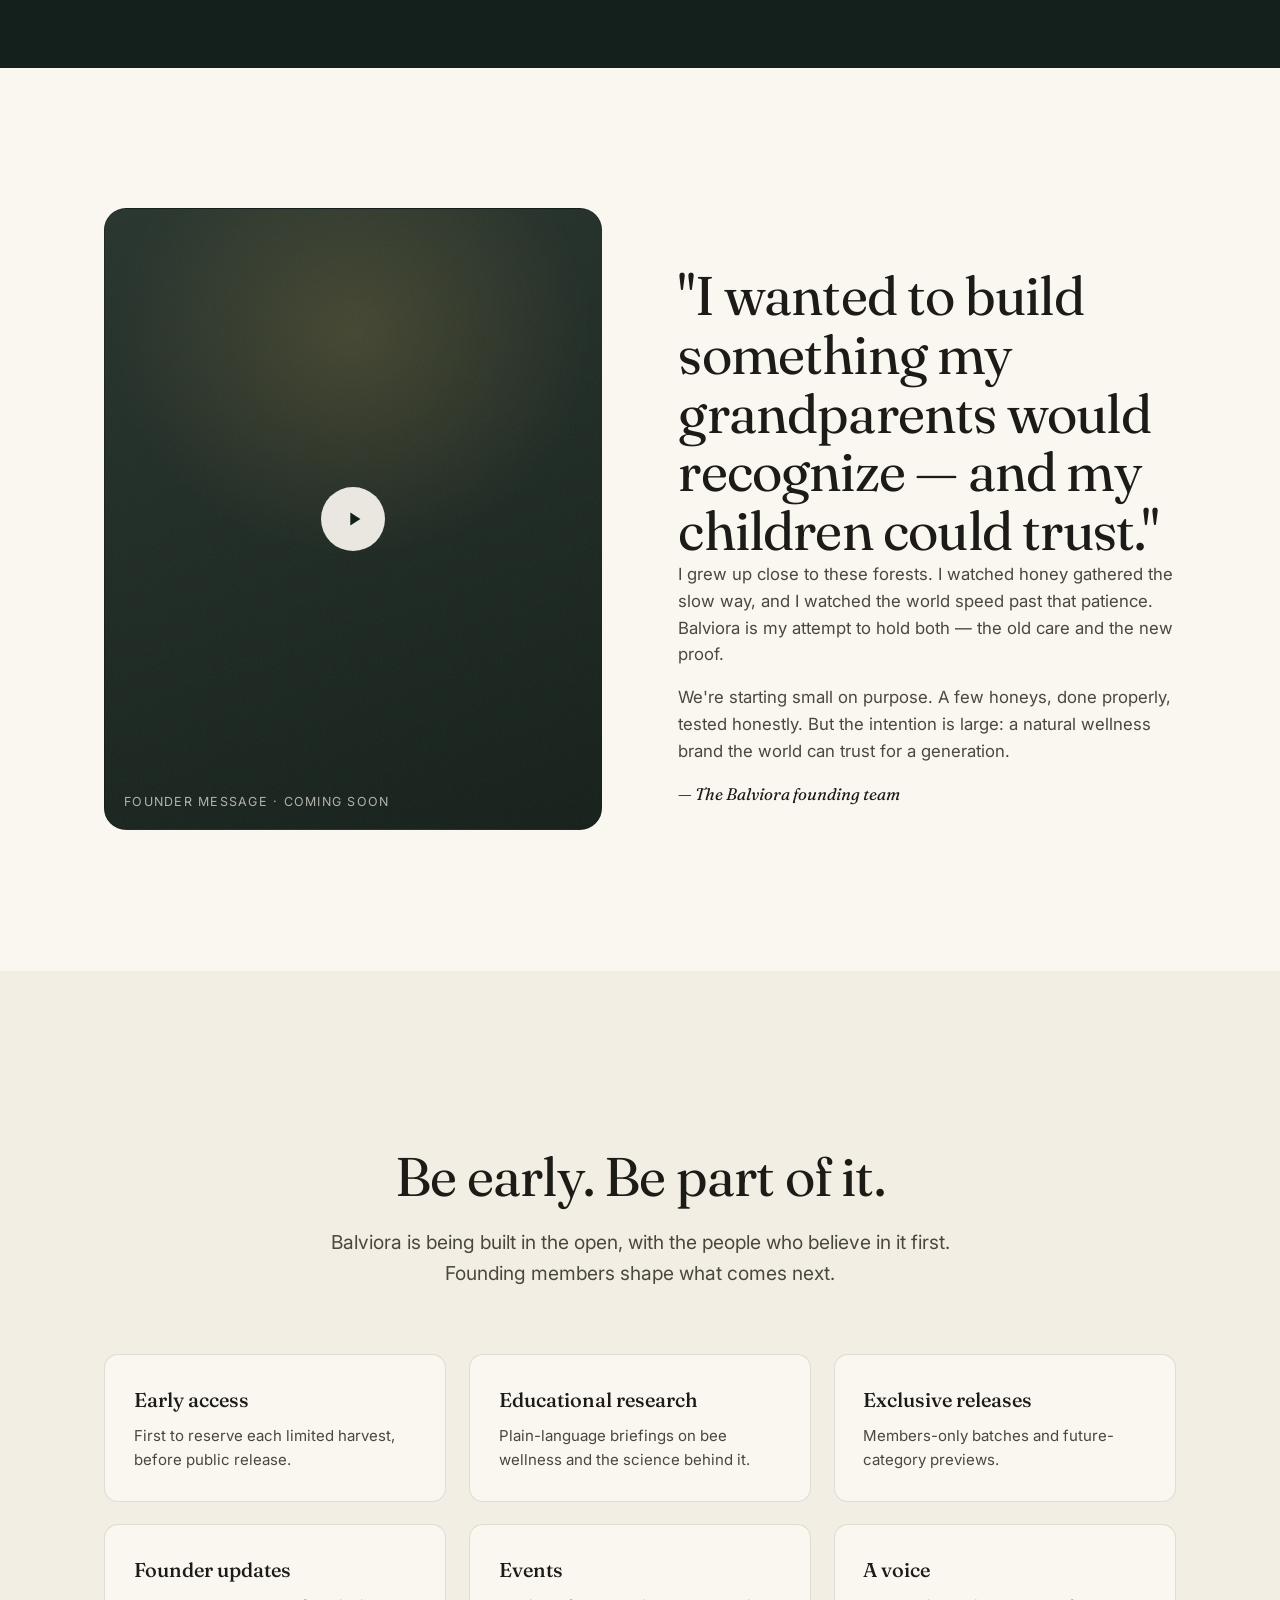
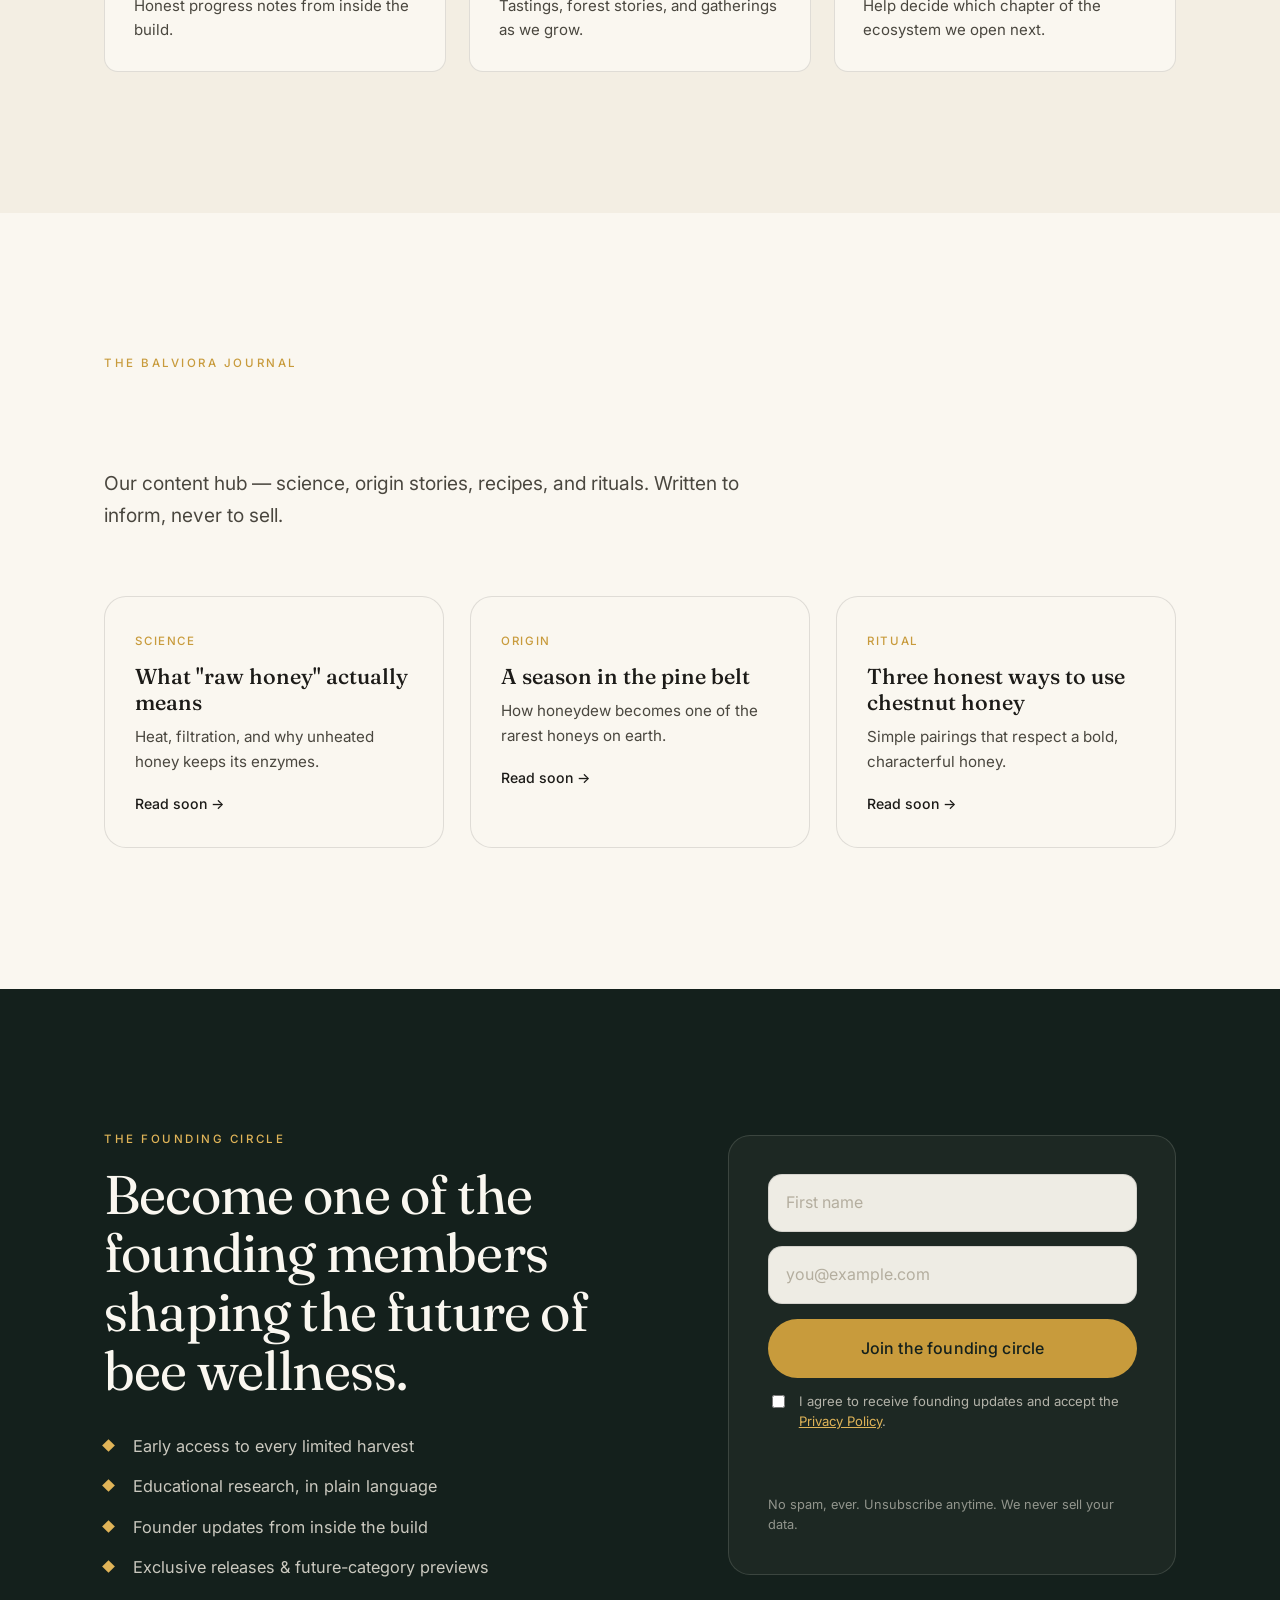
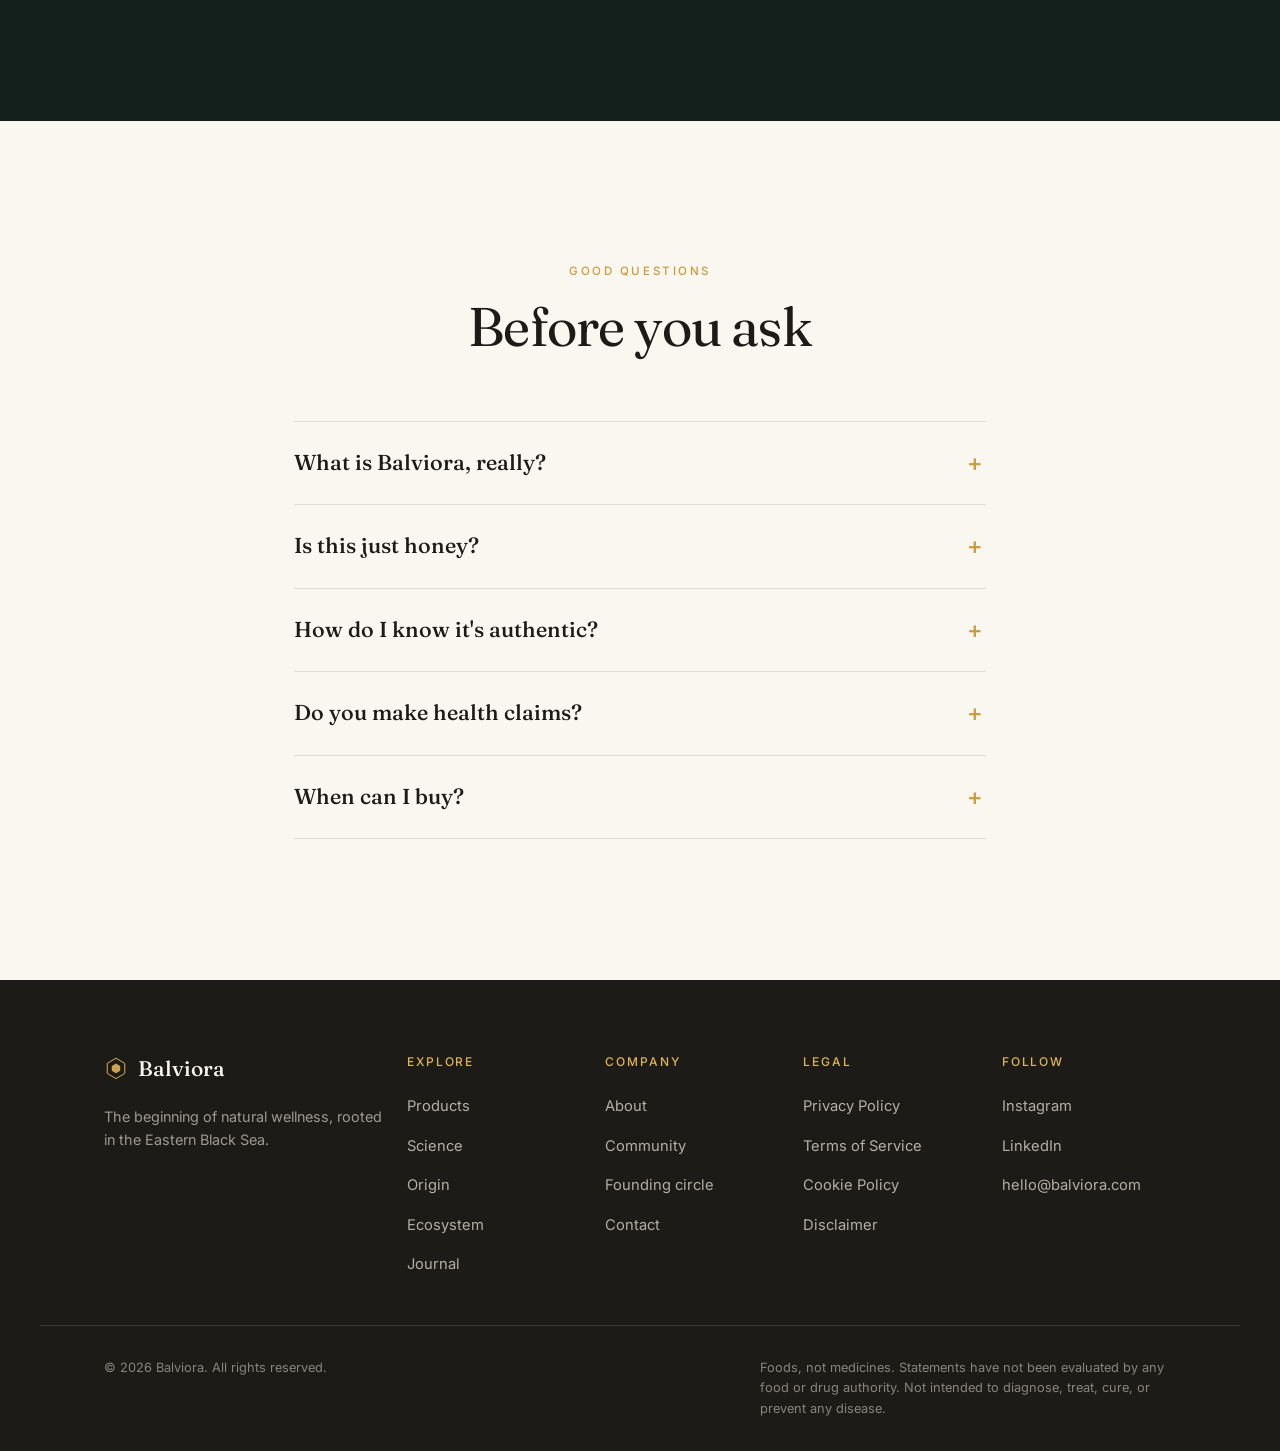
==== commit 538a70d1: "Switch email capture from Brevo to Web3Forms Brevo's hosted-form flow never reliably created contact" ====
--- a/index.html
+++ b/index.html
@@ -36,11 +36,6 @@
 <link rel="preconnect" href="https://fonts.gstatic.com" crossorigin>
 <link rel="preload" as="style" href="https://fonts.googleapis.com/css2?family=Fraunces:ital,opsz,wght@0,9..144,300;0,9..144,400;0,9..144,500;0,9..144,600;1,9..144,400;1,9..144,500&family=Inter:wght@300;400;500;600&display=swap">
 <link href="https://fonts.googleapis.com/css2?family=Fraunces:ital,opsz,wght@0,9..144,300;0,9..144,400;0,9..144,500;0,9..144,600;1,9..144,400;1,9..144,500&family=Inter:wght@300;400;500;600&display=swap" rel="stylesheet">
-
-<!-- Brevo form base styles (functional; visual is overridden in css/styles.css under .sib-brand) -->
-<link rel="stylesheet" href="https://sibforms.com/forms/end-form/build/sib-styles.css">
-<style>:where(.sib-form-message-panel){display:none}</style>
-
 <link rel="stylesheet" href="css/styles.css">
 
 <!-- ============================================================
@@ -704,8 +699,12 @@
           <h3 class="quiz-q" data-quiz-result-title>Black Sea Pine Honey</h3>
           <p class="quiz-result-copy" data-quiz-result-copy>A robust, mineral forest honey for depth-seekers.</p>
           <div class="quiz-capture">
-            <p>Join the founding circle to lock in early access to your match and every limited harvest.</p>
-            <a class="btn btn-solid" href="#waitlist">Join the founding circle <span aria-hidden="true">→</span></a>
+            <label for="quiz-email">Send my recommendation &amp; founding access</label>
+            <div class="field-row">
+              <input type="email" id="quiz-email" name="email" inputmode="email" autocomplete="email" placeholder="you@example.com" required>
+              <button type="submit" class="btn btn-solid">Send it</button>
+            </div>
+            <p class="field-note" data-quiz-msg role="status" aria-live="polite"></p>
           </div>
           <button type="button" class="link-underline quiz-restart" data-quiz-restart>Start over</button>
         </div>
@@ -852,42 +851,29 @@
     </div>
 
     <div class="waitlist-form-shell" data-reveal>
-      <!-- Brevo signup form (official embed). Functional markup kept; visuals restyled under .sib-brand in css/styles.css. -->
-      <div class="sib-form sib-brand">
-        <div id="sib-form-container" class="sib-form-container">
-          <div id="error-message" class="sib-form-message-panel">
-            <div class="sib-form-message-panel__text sib-form-message-panel__text--center">
-              <span class="sib-form-message-panel__inner-text">We couldn't save your subscription. Please try again.</span>
-            </div>
-          </div>
-          <div id="success-message" class="sib-form-message-panel">
-            <div class="sib-form-message-panel__text sib-form-message-panel__text--center">
-              <span class="sib-form-message-panel__inner-text">You're in. Check your inbox to confirm and join the founding circle.</span>
-            </div>
-          </div>
-          <div id="sib-container" class="sib-container--large sib-container--vertical">
-            <form id="sib-form" method="POST" action="https://16697db2.sibforms.com/serve/[base64]" data-type="subscription">
-              <div class="sib-input sib-form-block">
-                <div class="form__entry entry_block">
-                  <div class="form__label-row">
-                    <label class="entry__label" for="EMAIL">Email address</label>
-                    <div class="entry__field">
-                      <input class="input" type="text" id="EMAIL" name="EMAIL" autocomplete="email" placeholder="you@example.com" data-required="true" required />
-                    </div>
-                  </div>
-                  <label class="entry__error entry__error--primary"></label>
-                </div>
-              </div>
-              <div class="sib-form-block">
-                <button class="sib-form-block__button sib-form-block__button-with-loader" form="sib-form" type="submit">Join the founding circle</button>
-              </div>
-              <input type="text" name="email_address_check" value="" class="input--hidden">
-              <input type="hidden" name="locale" value="en">
-            </form>
-          </div>
-        </div>
-      </div>
-      <p class="waitlist-fine">Double opt-in — you'll confirm by email. No spam, ever; unsubscribe in one click. By joining you accept our <a href="privacy.html">Privacy Policy</a>.</p>
+      <!-- Founding-circle capture → Web3Forms (AJAX). Signups are emailed instantly. -->
+      <form class="waitlist-form" data-web3form novalidate>
+        <input type="hidden" name="access_key" value="12c1b2e8-f55a-4cf0-b893-d50509719ad3">
+        <input type="hidden" name="subject" value="New Balviora founding-circle signup">
+        <input type="hidden" name="from_name" value="Balviora Website">
+        <!-- honeypot: bots fill this, humans can't see it -->
+        <input type="checkbox" name="botcheck" tabindex="-1" autocomplete="off" style="display:none" aria-hidden="true">
+
+        <label for="wl-name" class="sr-only">First name</label>
+        <input type="text" id="wl-name" name="name" autocomplete="given-name" placeholder="First name">
+
+        <label for="wl-email" class="sr-only">Email address</label>
+        <input type="email" id="wl-email" name="email" inputmode="email" autocomplete="email" placeholder="you@example.com" required aria-describedby="wl-msg">
+
+        <button type="submit" class="btn btn-solid btn-lg btn-block">Join the founding circle</button>
+
+        <label class="consent-check">
+          <input type="checkbox" name="consent" required>
+          <span>I agree to receive founding updates and accept the <a href="privacy.html">Privacy Policy</a>.</span>
+        </label>
+        <p id="wl-msg" class="field-note" data-web3-msg role="status" aria-live="polite"></p>
+      </form>
+      <p class="waitlist-fine">No spam, ever. Unsubscribe anytime. We never sell your data.</p>
     </div>
   </div>
 </section>
@@ -992,22 +978,5 @@
 </button>
 
 <script src="js/main.js" defer></script>
-
-<!-- Brevo form runtime (handles validation, AJAX submit, success/error states) -->
-<script>
-  window.REQUIRED_CODE_ERROR_MESSAGE = 'Please choose a country code';
-  window.LOCALE = 'en';
-  window.EMAIL_INVALID_MESSAGE = window.SMS_INVALID_MESSAGE = "The information provided is invalid. Please review the field format and try again.";
-  window.REQUIRED_ERROR_MESSAGE = "This field cannot be left blank. ";
-  window.GENERIC_INVALID_MESSAGE = "The information provided is invalid. Please review the field format and try again.";
-  window.translation = {
-    common: {
-      selectedList: '{quantity} list selected', selectedLists: '{quantity} lists selected',
-      selectedOption: '{quantity} selected', selectedOptions: '{quantity} selected'
-    }
-  };
-  var AUTOHIDE = Boolean(0);
-</script>
-<script defer src="https://sibforms.com/forms/end-form/build/main.js"></script>
 </body>
 </html>
--- a/css/styles.css
+++ b/css/styles.css
@@ -491,51 +491,6 @@
 .consent-check a{color:var(--honey-light);text-decoration:underline}
 .waitlist-fine{margin-top:1.2rem;font-size:.8rem;color:rgba(243,238,227,.55)}
 .waitlist-fine a{color:var(--honey-light);text-decoration:underline}
-
-/* ---- Brevo embedded form, restyled to the Balviora theme ---- */
-.sib-brand,.sib-brand *{font-family:var(--sans)!important;box-sizing:border-box}
-.sib-brand{background:transparent!important;text-align:left!important}
-/* self-sufficient layout so the form renders correctly even if Brevo's base CSS is slow/blocked */
-.sib-brand #sib-form,.sib-brand .sib-form-block,.sib-brand .sib-input,
-.sib-brand .form__entry,.sib-brand .form__label-row,.sib-brand .entry__field{display:block!important;width:100%!important}
-.sib-brand #sib-form-container,.sib-brand #sib-form{max-width:none!important;padding:0!important}
-.sib-brand #sib-container{
-  background:transparent!important;border:0!important;max-width:none!important;
-  padding:0!important;text-align:left!important;
-}
-.sib-brand .sib-form-block{padding:0 0 1rem!important;text-align:left!important}
-.sib-brand .sib-input{padding-bottom:1rem!important}
-.sib-brand .entry__label{
-  display:block!important;color:rgba(243,238,227,.82)!important;
-  font-weight:500!important;font-size:.9rem!important;margin-bottom:.5rem!important;
-}
-.sib-brand .input{
-  width:100%!important;height:auto!important;padding:.95rem 1.1rem!important;
-  border:1px solid var(--line)!important;border-radius:var(--radius)!important;
-  font-size:1rem!important;color:var(--ink)!important;background:rgba(250,247,240,.96)!important;
-  box-shadow:none!important;
-}
-.sib-brand .input:focus{border-color:var(--honey)!important;box-shadow:0 0 0 3px rgba(224,180,88,.18)!important;outline:none!important}
-.sib-brand .input::placeholder{color:var(--stone-2)!important}
-.sib-brand .entry__specification{display:none!important}
-.sib-brand .input--hidden,.sib-brand input[name="email_address_check"]{display:none!important}
-.sib-brand .sib-form-block__button{
-  width:100%!important;display:inline-flex!important;align-items:center!important;justify-content:center!important;
-  padding:1.05rem 2rem!important;border:0!important;border-radius:100px!important;cursor:pointer!important;
-  background:var(--honey)!important;color:var(--forest)!important;
-  font-weight:500!important;font-size:1rem!important;letter-spacing:.01em!important;
-  transition:background .3s var(--ease),transform .3s var(--ease)!important;
-}
-.sib-brand .sib-form-block__button:hover{background:var(--honey-light)!important;transform:translateY(-2px)}
-.sib-brand .sib-form-block:last-of-type{padding-bottom:0!important}
-.sib-brand .entry__error{
-  color:#E8A08E!important;background:transparent!important;border:0!important;
-  font-size:.85rem!important;padding:.3rem 0 0!important;
-}
-.sib-brand .sib-form-message-panel{
-  max-width:none!important;margin-bottom:1rem!important;border-radius:10px!important;
-  font-size:.92rem!important;
-}
 .waitlist-form-shell .field-note.is-ok{color:var(--honey-glow)}
 .waitlist-form-shell .field-note.is-err{color:#E8A08E}
 
